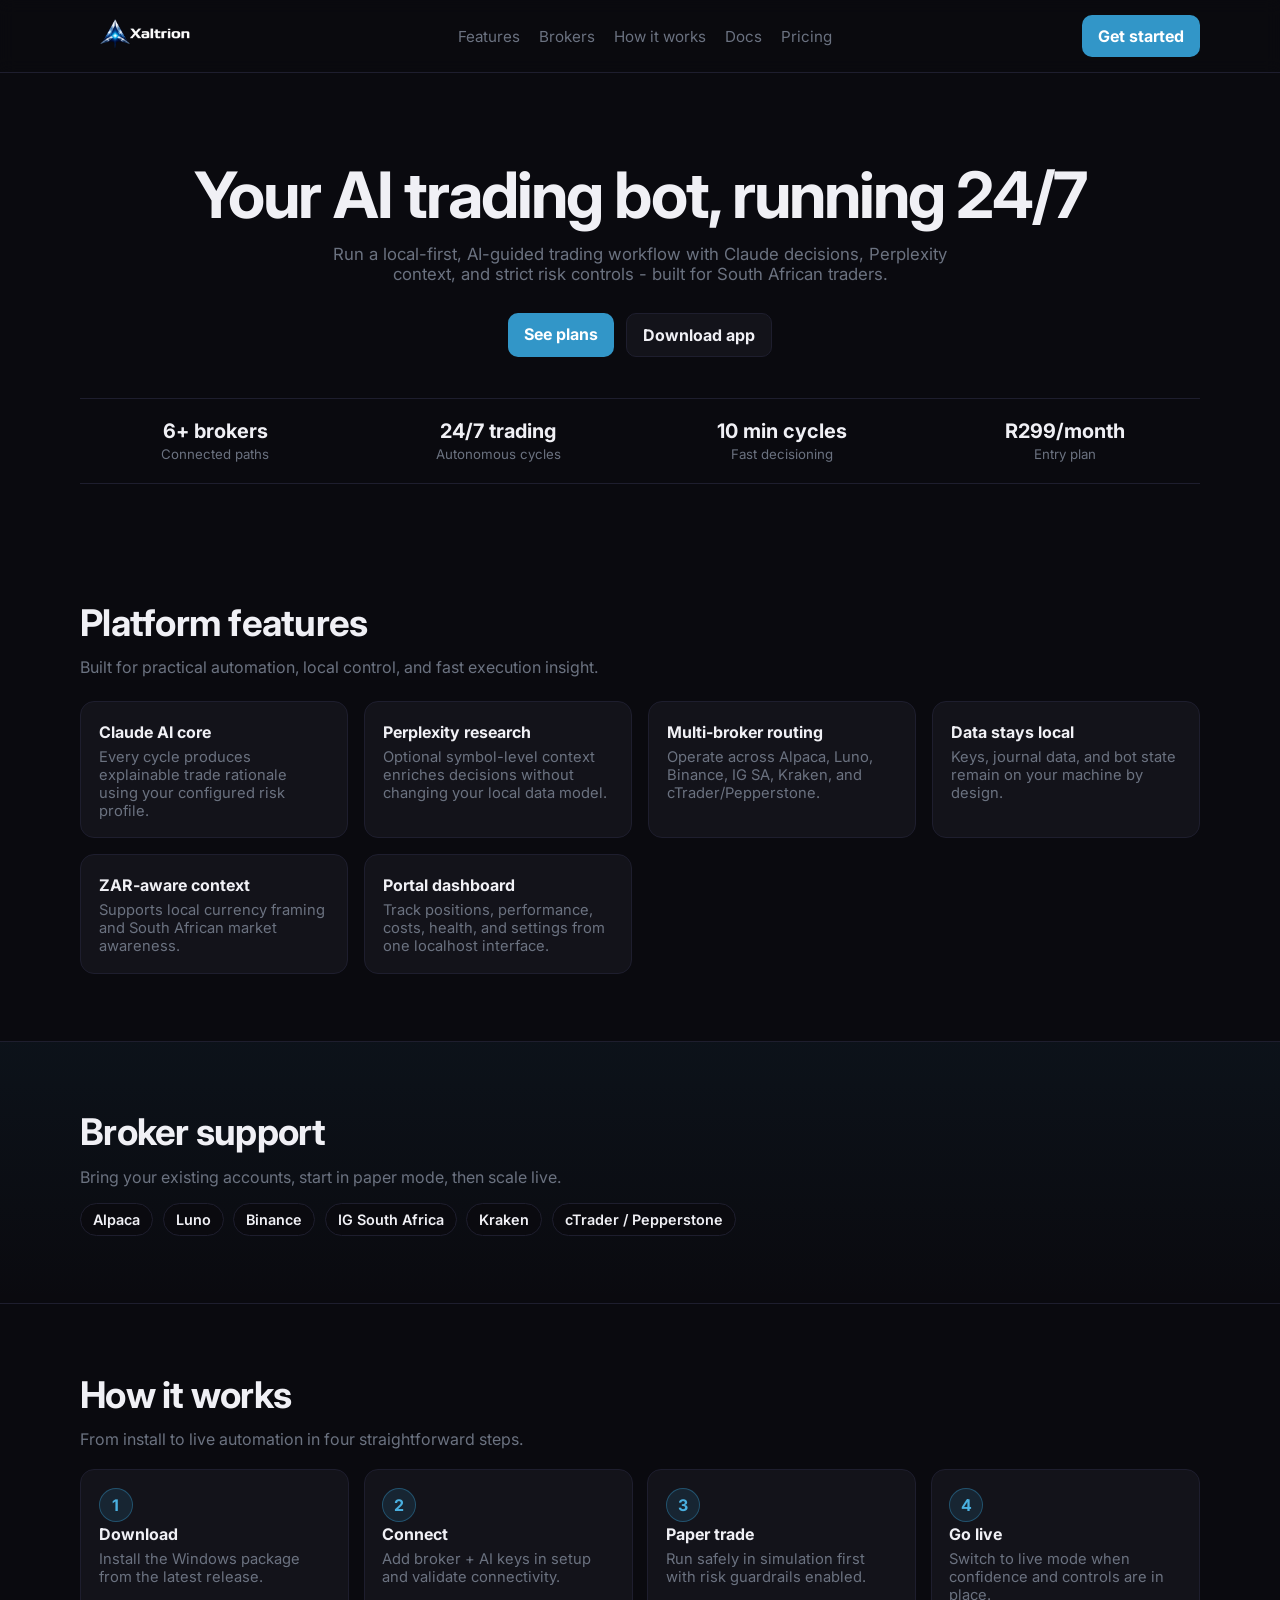
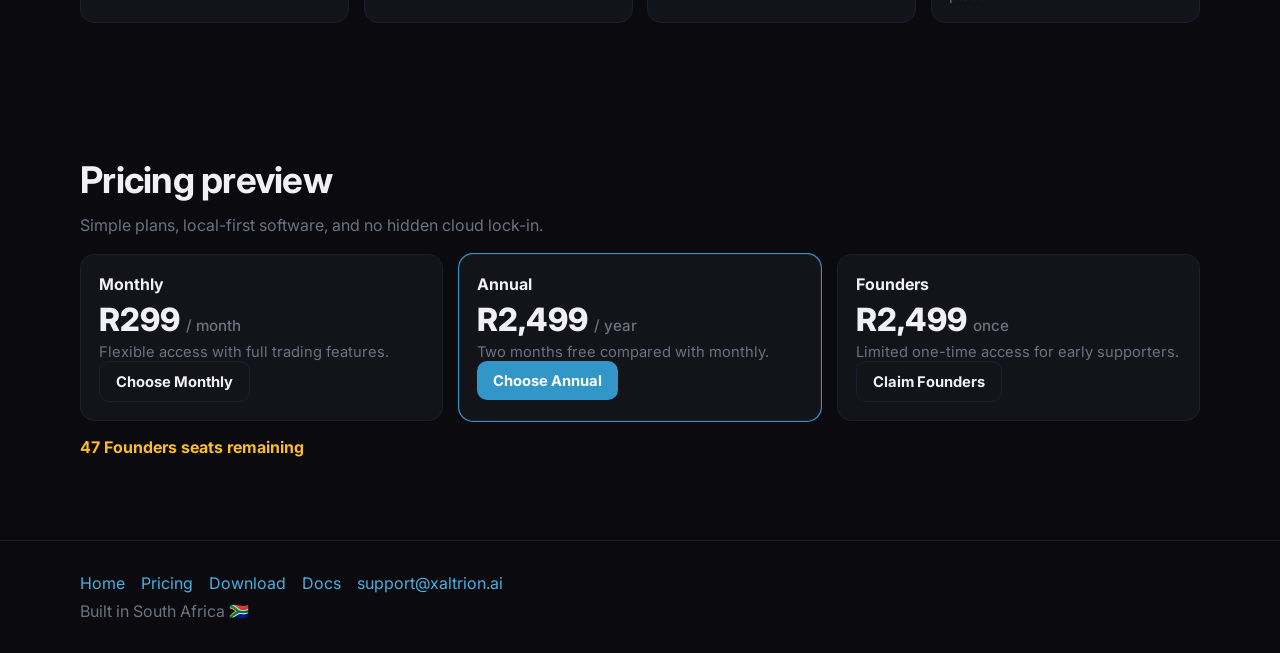
==== index.html @ 18809171 "feat: switch pricing checkout from Paystack to PayPal" ====
<!DOCTYPE html>
<html lang="en">

<head>
  <meta charset="UTF-8" />
  <meta name="viewport" content="width=device-width, initial-scale=1.0" />
  <meta name="description" content="Xaltrion AI is a local-first AI trading bot for South African traders." />
  <title>Xaltrion AI | Your AI trading bot, running 24/7</title>
  <meta property="og:title" content="Xaltrion | Local-First AI Trading Bot" />
  <meta property="og:description"
    content="Run AI-powered trading workflows on your own machine with local-first controls and paper-safe defaults." />
  <meta property="og:image" content="https://xaltrion.ai/assets/img/brand/mark-512.png" />
  <meta property="og:url" content="https://xaltrion.ai/" />
  <meta name="twitter:card" content="summary_large_image" />

  <link rel="icon" type="image/png" sizes="32x32" href="assets/img/brand/mark-32.png" />
  <link rel="apple-touch-icon" sizes="180x180" href="assets/img/brand/mark-180.png" />
  <link rel="preconnect" href="https://fonts.googleapis.com" />
  <link rel="preconnect" href="https://fonts.gstatic.com" crossorigin />
  <link href="https://fonts.googleapis.com/css2?family=Inter:wght@400;500;600;700;800&display=swap" rel="stylesheet" />
  <style>
    :root {
      --bg: #0a0a0f;
      --surface: #13131a;
      --border: #1e1e2e;
      --accent: #3296c8;
      --accent-light: #4ab0e0;
      --ok: #22c55e;
      --text: #f0f0f5;
      --muted: #6b7280;
    }

    * {
      box-sizing: border-box;
    }

    body {
      margin: 0;
      font-family: 'Inter', sans-serif;
      background: var(--bg);
      color: var(--text);
    }

    .container {
      width: min(1120px, 92vw);
      margin: 0 auto;
    }

    nav {
      position: sticky;
      top: 0;
      z-index: 40;
      border-bottom: 1px solid var(--border);
      backdrop-filter: blur(8px);
      background: rgba(10, 10, 15, .9);
    }

    .nav-row {
      display: flex;
      align-items: center;
      justify-content: space-between;
      min-height: 72px;
    }

    .logo {
      color: var(--text);
      text-decoration: none;
      font-weight: 800;
      font-size: 1.15rem;
      letter-spacing: -.02em;
    }

    .logo .co {
      color: var(--muted);
      font-size: 0.75em;
      font-weight: 500;
      letter-spacing: 0;
      margin-left: 2px;
      vertical-align: super;
    }

    .nav-links {
      display: flex;
      gap: 1.2rem;
      list-style: none;
      padding: 0;
      margin: 0;
    }

    .nav-links a {
      color: var(--muted);
      text-decoration: none;
      font-size: .95rem;
    }

    .nav-links a:hover {
      color: var(--text);
    }

    .cta {
      display: inline-block;
      text-decoration: none;
      border-radius: 10px;
      padding: .68rem 1rem;
      font-weight: 700;
    }

    .cta-primary {
      background: var(--accent);
      color: #fff;
    }

    .cta-secondary {
      border: 1px solid var(--border);
      color: var(--text);
      background: var(--surface);
    }

    .hero {
      padding: 5.5rem 0 3rem;
      text-align: center;
    }

    .hero h1 {
      margin: 0;
      font-size: clamp(2.1rem, 6vw, 4rem);
      line-height: 1.05;
      letter-spacing: -.03em;
    }

    .hero p {
      color: var(--muted);
      margin: 1rem auto 1.8rem;
      max-width: 680px;
      font-size: 1.05rem;
    }

    .hero-actions {
      display: flex;
      gap: .8rem;
      justify-content: center;
      flex-wrap: wrap;
    }

    .stats {
      margin-top: 2.6rem;
      padding: 1.25rem 0;
      border-top: 1px solid var(--border);
      border-bottom: 1px solid var(--border);
    }

    .stats-grid {
      display: grid;
      gap: .8rem;
      grid-template-columns: repeat(auto-fit, minmax(130px, 1fr));
    }

    .stat {
      text-align: center;
    }

    .stat strong {
      display: block;
      font-size: 1.25rem;
    }

    .stat span {
      color: var(--muted);
      font-size: .83rem;
    }

    section {
      padding: 4.2rem 0;
    }

    h2 {
      margin: 0 0 .8rem;
      font-size: clamp(1.4rem, 3vw, 2.3rem);
      letter-spacing: -.02em;
    }

    .sub {
      color: var(--muted);
      margin: 0;
    }

    .cards {
      margin-top: 1.5rem;
      display: grid;
      gap: 1rem;
      grid-template-columns: repeat(auto-fit, minmax(250px, 1fr));
    }

    .card {
      background: var(--surface);
      border: 1px solid var(--border);
      border-radius: 14px;
      padding: 1.1rem;
    }

    .card h3 {
      margin: .1rem 0 .4rem;
      font-size: 1rem;
    }

    .card p {
      margin: 0;
      color: var(--muted);
      font-size: .92rem;
    }

    .band {
      border-top: 1px solid var(--border);
      border-bottom: 1px solid var(--border);
      background: linear-gradient(180deg, rgba(50, 150, 200, .06), rgba(50, 150, 200, 0));
    }

    .pill-list {
      display: flex;
      flex-wrap: wrap;
      gap: .6rem;
      margin-top: 1rem;
    }

    .pill {
      border: 1px solid var(--border);
      background: var(--bg);
      padding: .45rem .75rem;
      border-radius: 999px;
      font-weight: 600;
      font-size: .9rem;
    }

    .steps {
      margin-top: 1.25rem;
      display: grid;
      gap: .9rem;
      grid-template-columns: repeat(auto-fit, minmax(220px, 1fr));
    }

    .step-num {
      width: 34px;
      height: 34px;
      display: inline-grid;
      place-items: center;
      border-radius: 999px;
      color: var(--accent-light);
      border: 1px solid rgba(50, 150, 200, .4);
      background: rgba(50, 150, 200, .14);
      font-weight: 700;
    }

    .pricing-grid {
      margin-top: 1.2rem;
      display: grid;
      gap: 1rem;
      grid-template-columns: repeat(auto-fit, minmax(245px, 1fr));
    }

    .price {
      font-size: 2rem;
      font-weight: 800;
      margin: .4rem 0 .2rem;
    }

    .price span {
      font-size: .95rem;
      color: var(--muted);
      font-weight: 500;
    }

    .featured {
      box-shadow: 0 0 0 1px var(--accent);
    }

    .urgency {
      margin-top: 1rem;
      color: #fbbf24;
      font-weight: 700;
    }

    footer {
      border-top: 1px solid var(--border);
      padding: 2rem 0;
    }

    .footer-links {
      display: flex;
      flex-wrap: wrap;
      gap: 1rem;
      margin-bottom: .5rem;
    }

    .footer-links a {
      color: var(--accent-light);
      text-decoration: none;
    }

    .muted {
      color: var(--muted);
    }

    @media (max-width: 780px) {
      .nav-links {
        display: none;
      }
    }
  </style>
</head>

<body>
  <nav>
    <div class="container nav-row">
      <a class="logo" href="index.html"><img src="assets/img/brand/lockup-horizontal.png" alt="Xaltrion"
          height="32"></a>
      <ul class="nav-links">
        <li><a href="#features">Features</a></li>
        <li><a href="#brokers">Brokers</a></li>
        <li><a href="#how">How it works</a></li>
        <li><a href="docs.html">Docs</a></li>
        <li><a href="pricing.html">Pricing</a></li>
      </ul>
      <a class="cta cta-primary" href="pricing.html">Get started</a>
    </div>
  </nav>

  <header class="hero container">
    <h1>Your AI trading bot, running 24/7</h1>
    <p>Run a local-first, AI-guided trading workflow with Claude decisions, Perplexity context, and strict risk controls
      - built for South African traders.</p>
    <div class="hero-actions">
      <a class="cta cta-primary" href="pricing.html">See plans</a>
      <a class="cta cta-secondary" href="download.html">Download app</a>
    </div>
    <div class="stats">
      <div class="stats-grid">
        <div class="stat"><strong>6+ brokers</strong><span>Connected paths</span></div>
        <div class="stat"><strong>24/7 trading</strong><span>Autonomous cycles</span></div>
        <div class="stat"><strong>10 min cycles</strong><span>Fast decisioning</span></div>
        <div class="stat"><strong>R299/month</strong><span>Entry plan</span></div>
      </div>
    </div>
  </header>

  <section id="features" class="container">
    <h2>Platform features</h2>
    <p class="sub">Built for practical automation, local control, and fast execution insight.</p>
    <div class="cards">
      <article class="card">
        <h3>Claude AI core</h3>
        <p>Every cycle produces explainable trade rationale using your configured risk profile.</p>
      </article>
      <article class="card">
        <h3>Perplexity research</h3>
        <p>Optional symbol-level context enriches decisions without changing your local data model.</p>
      </article>
      <article class="card">
        <h3>Multi-broker routing</h3>
        <p>Operate across Alpaca, Luno, Binance, IG SA, Kraken, and cTrader/Pepperstone.</p>
      </article>
      <article class="card">
        <h3>Data stays local</h3>
        <p>Keys, journal data, and bot state remain on your machine by design.</p>
      </article>
      <article class="card">
        <h3>ZAR-aware context</h3>
        <p>Supports local currency framing and South African market awareness.</p>
      </article>
      <article class="card">
        <h3>Portal dashboard</h3>
        <p>Track positions, performance, costs, health, and settings from one localhost interface.</p>
      </article>
    </div>
  </section>

  <section id="brokers" class="band">
    <div class="container">
      <h2>Broker support</h2>
      <p class="sub">Bring your existing accounts, start in paper mode, then scale live.</p>
      <div class="pill-list">
        <span class="pill">Alpaca</span>
        <span class="pill">Luno</span>
        <span class="pill">Binance</span>
        <span class="pill">IG South Africa</span>
        <span class="pill">Kraken</span>
        <span class="pill">cTrader / Pepperstone</span>
      </div>
    </div>
  </section>

  <section id="how" class="container">
    <h2>How it works</h2>
    <p class="sub">From install to live automation in four straightforward steps.</p>
    <div class="steps">
      <article class="card"><span class="step-num">1</span>
        <h3>Download</h3>
        <p>Install the Windows package from the latest release.</p>
      </article>
      <article class="card"><span class="step-num">2</span>
        <h3>Connect</h3>
        <p>Add broker + AI keys in setup and validate connectivity.</p>
      </article>
      <article class="card"><span class="step-num">3</span>
        <h3>Paper trade</h3>
        <p>Run safely in simulation first with risk guardrails enabled.</p>
      </article>
      <article class="card"><span class="step-num">4</span>
        <h3>Go live</h3>
        <p>Switch to live mode when confidence and controls are in place.</p>
      </article>
    </div>
  </section>

  <section class="container">
    <h2>Pricing preview</h2>
    <p class="sub">Simple plans, local-first software, and no hidden cloud lock-in.</p>
    <div class="pricing-grid">
      <article class="card">
        <h3>Monthly</h3>
        <div class="price">R299 <span>/ month</span></div>
        <p class="muted">Flexible access with full trading features.</p>
        <p><a class="cta cta-secondary" href="pricing.html">Choose Monthly</a></p>
      </article>
      <article class="card featured">
        <h3>Annual</h3>
        <div class="price">R2,499 <span>/ year</span></div>
        <p class="muted">Two months free compared with monthly.</p>
        <p><a class="cta cta-primary" href="pricing.html">Choose Annual</a></p>
      </article>
      <article class="card">
        <h3>Founders</h3>
        <div class="price">R2,499 <span>once</span></div>
        <p class="muted">Limited one-time access for early supporters.</p>
        <p><a class="cta cta-secondary" href="pricing.html">Claim Founders</a></p>
      </article>
    </div>
    <p class="urgency">47 Founders seats remaining</p>
  </section>

  <footer>
    <div class="container">
      <div class="footer-links">
        <a href="index.html">Home</a>
        <a href="pricing.html">Pricing</a>
        <a href="download.html">Download</a>
        <a href="docs.html">Docs</a>
        <a href="mailto:support@xaltrion.ai">support@xaltrion.ai</a>
      </div>
      <div class="muted">Built in South Africa 🇿🇦</div>
    </div>
  </footer>

  <script src="assets/js/main.js"></script>
  <script src="assets/js/crisp.js"></script>
</body>

</html>
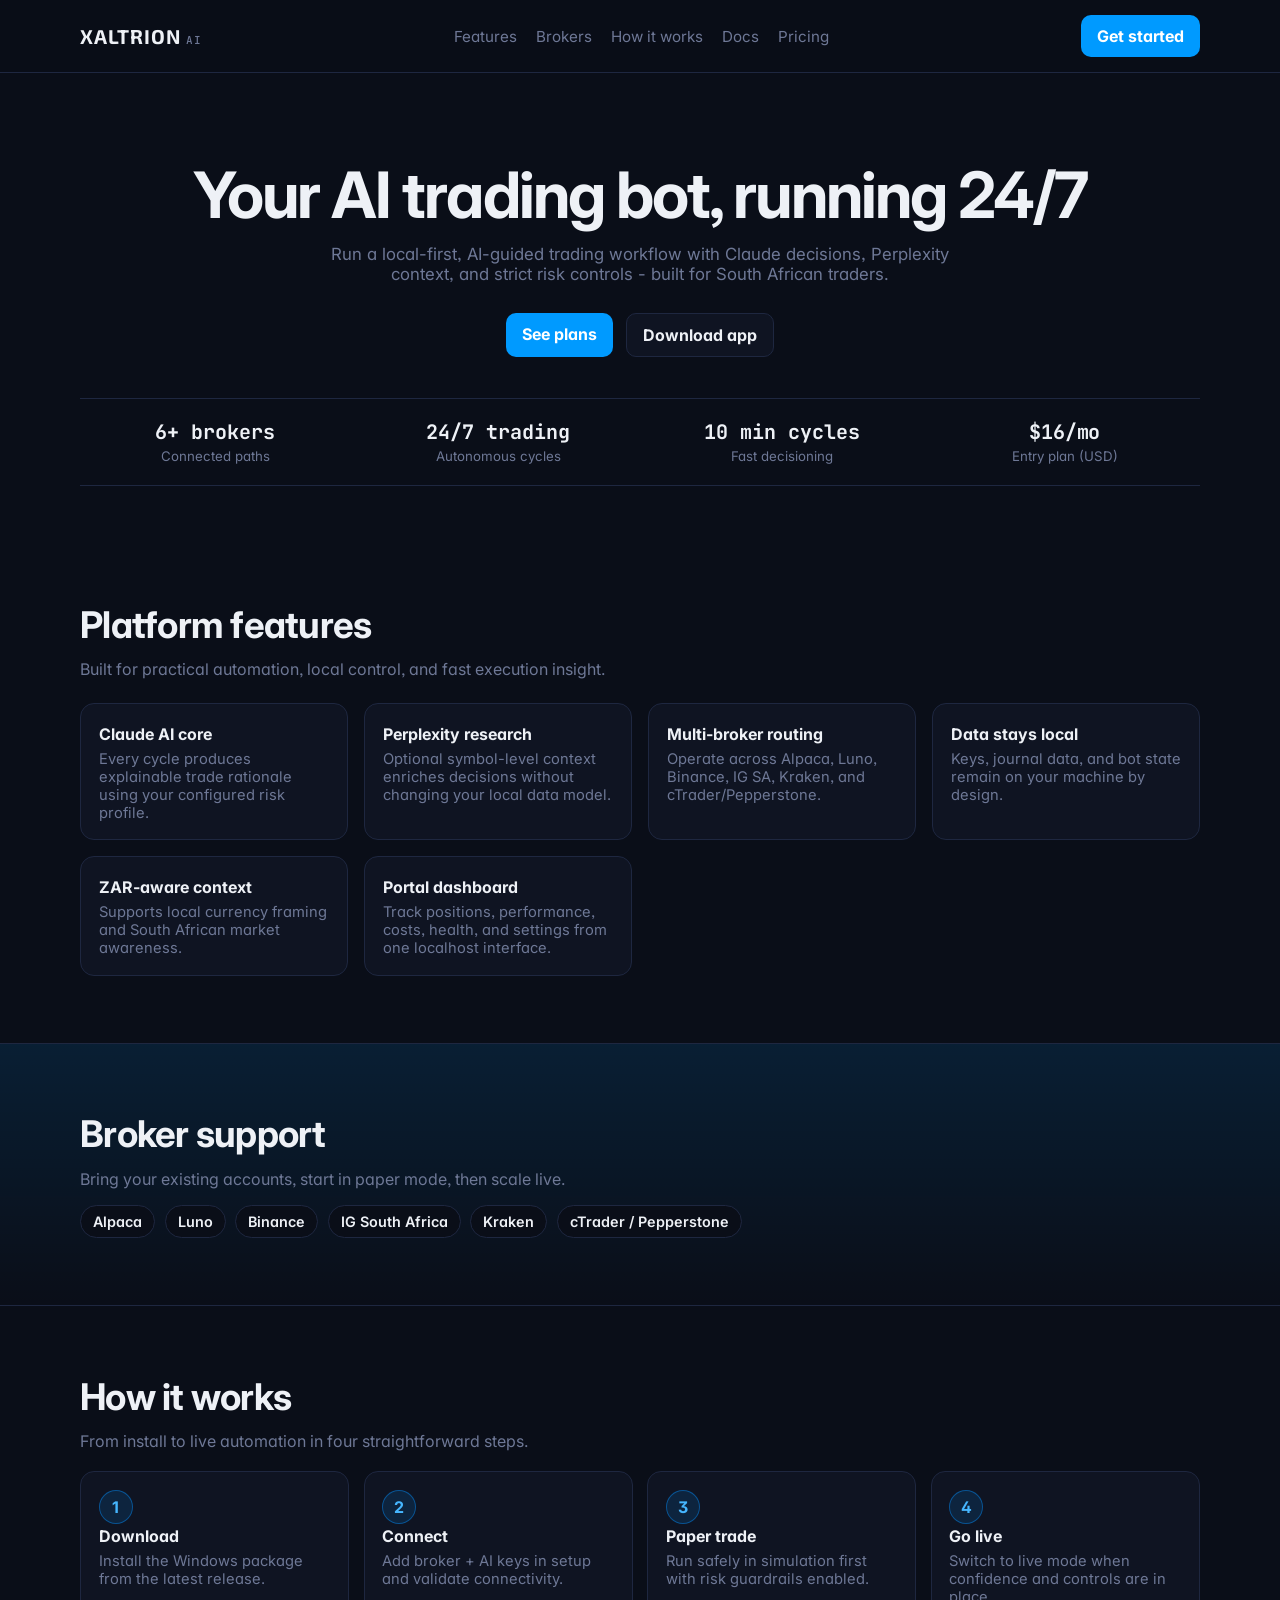
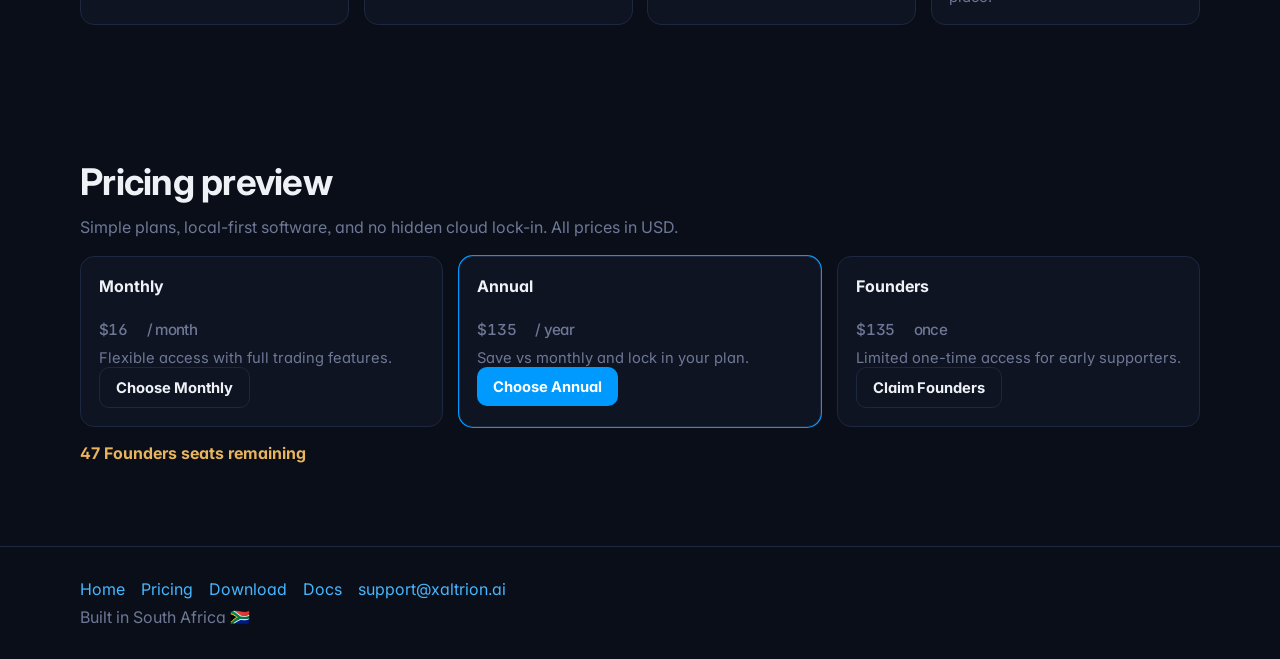
==== commit 69c2c88f: "Rerun 150 PR-11+12: tokens.css + .x-logotype wordmark; USD pricing in .x-mono; hoist styles to site." ====
--- a/index.html
+++ b/index.html
@@ -17,302 +17,14 @@
   <link rel="apple-touch-icon" sizes="180x180" href="assets/img/brand/mark-180.png" />
   <link rel="preconnect" href="https://fonts.googleapis.com" />
   <link rel="preconnect" href="https://fonts.gstatic.com" crossorigin />
-  <link href="https://fonts.googleapis.com/css2?family=Inter:wght@400;500;600;700;800&display=swap" rel="stylesheet" />
-  <style>
-    :root {
-      --bg: #0a0a0f;
-      --surface: #13131a;
-      --border: #1e1e2e;
-      --accent: #3296c8;
-      --accent-light: #4ab0e0;
-      --ok: #22c55e;
-      --text: #f0f0f5;
-      --muted: #6b7280;
-    }
-
-    * {
-      box-sizing: border-box;
-    }
-
-    body {
-      margin: 0;
-      font-family: 'Inter', sans-serif;
-      background: var(--bg);
-      color: var(--text);
-    }
-
-    .container {
-      width: min(1120px, 92vw);
-      margin: 0 auto;
-    }
-
-    nav {
-      position: sticky;
-      top: 0;
-      z-index: 40;
-      border-bottom: 1px solid var(--border);
-      backdrop-filter: blur(8px);
-      background: rgba(10, 10, 15, .9);
-    }
-
-    .nav-row {
-      display: flex;
-      align-items: center;
-      justify-content: space-between;
-      min-height: 72px;
-    }
-
-    .logo {
-      color: var(--text);
-      text-decoration: none;
-      font-weight: 800;
-      font-size: 1.15rem;
-      letter-spacing: -.02em;
-    }
-
-    .logo .co {
-      color: var(--muted);
-      font-size: 0.75em;
-      font-weight: 500;
-      letter-spacing: 0;
-      margin-left: 2px;
-      vertical-align: super;
-    }
-
-    .nav-links {
-      display: flex;
-      gap: 1.2rem;
-      list-style: none;
-      padding: 0;
-      margin: 0;
-    }
-
-    .nav-links a {
-      color: var(--muted);
-      text-decoration: none;
-      font-size: .95rem;
-    }
-
-    .nav-links a:hover {
-      color: var(--text);
-    }
-
-    .cta {
-      display: inline-block;
-      text-decoration: none;
-      border-radius: 10px;
-      padding: .68rem 1rem;
-      font-weight: 700;
-    }
-
-    .cta-primary {
-      background: var(--accent);
-      color: #fff;
-    }
-
-    .cta-secondary {
-      border: 1px solid var(--border);
-      color: var(--text);
-      background: var(--surface);
-    }
-
-    .hero {
-      padding: 5.5rem 0 3rem;
-      text-align: center;
-    }
-
-    .hero h1 {
-      margin: 0;
-      font-size: clamp(2.1rem, 6vw, 4rem);
-      line-height: 1.05;
-      letter-spacing: -.03em;
-    }
-
-    .hero p {
-      color: var(--muted);
-      margin: 1rem auto 1.8rem;
-      max-width: 680px;
-      font-size: 1.05rem;
-    }
-
-    .hero-actions {
-      display: flex;
-      gap: .8rem;
-      justify-content: center;
-      flex-wrap: wrap;
-    }
-
-    .stats {
-      margin-top: 2.6rem;
-      padding: 1.25rem 0;
-      border-top: 1px solid var(--border);
-      border-bottom: 1px solid var(--border);
-    }
-
-    .stats-grid {
-      display: grid;
-      gap: .8rem;
-      grid-template-columns: repeat(auto-fit, minmax(130px, 1fr));
-    }
-
-    .stat {
-      text-align: center;
-    }
-
-    .stat strong {
-      display: block;
-      font-size: 1.25rem;
-    }
-
-    .stat span {
-      color: var(--muted);
-      font-size: .83rem;
-    }
-
-    section {
-      padding: 4.2rem 0;
-    }
-
-    h2 {
-      margin: 0 0 .8rem;
-      font-size: clamp(1.4rem, 3vw, 2.3rem);
-      letter-spacing: -.02em;
-    }
-
-    .sub {
-      color: var(--muted);
-      margin: 0;
-    }
-
-    .cards {
-      margin-top: 1.5rem;
-      display: grid;
-      gap: 1rem;
-      grid-template-columns: repeat(auto-fit, minmax(250px, 1fr));
-    }
-
-    .card {
-      background: var(--surface);
-      border: 1px solid var(--border);
-      border-radius: 14px;
-      padding: 1.1rem;
-    }
-
-    .card h3 {
-      margin: .1rem 0 .4rem;
-      font-size: 1rem;
-    }
-
-    .card p {
-      margin: 0;
-      color: var(--muted);
-      font-size: .92rem;
-    }
-
-    .band {
-      border-top: 1px solid var(--border);
-      border-bottom: 1px solid var(--border);
-      background: linear-gradient(180deg, rgba(50, 150, 200, .06), rgba(50, 150, 200, 0));
-    }
-
-    .pill-list {
-      display: flex;
-      flex-wrap: wrap;
-      gap: .6rem;
-      margin-top: 1rem;
-    }
-
-    .pill {
-      border: 1px solid var(--border);
-      background: var(--bg);
-      padding: .45rem .75rem;
-      border-radius: 999px;
-      font-weight: 600;
-      font-size: .9rem;
-    }
-
-    .steps {
-      margin-top: 1.25rem;
-      display: grid;
-      gap: .9rem;
-      grid-template-columns: repeat(auto-fit, minmax(220px, 1fr));
-    }
-
-    .step-num {
-      width: 34px;
-      height: 34px;
-      display: inline-grid;
-      place-items: center;
-      border-radius: 999px;
-      color: var(--accent-light);
-      border: 1px solid rgba(50, 150, 200, .4);
-      background: rgba(50, 150, 200, .14);
-      font-weight: 700;
-    }
-
-    .pricing-grid {
-      margin-top: 1.2rem;
-      display: grid;
-      gap: 1rem;
-      grid-template-columns: repeat(auto-fit, minmax(245px, 1fr));
-    }
-
-    .price {
-      font-size: 2rem;
-      font-weight: 800;
-      margin: .4rem 0 .2rem;
-    }
-
-    .price span {
-      font-size: .95rem;
-      color: var(--muted);
-      font-weight: 500;
-    }
-
-    .featured {
-      box-shadow: 0 0 0 1px var(--accent);
-    }
-
-    .urgency {
-      margin-top: 1rem;
-      color: #fbbf24;
-      font-weight: 700;
-    }
-
-    footer {
-      border-top: 1px solid var(--border);
-      padding: 2rem 0;
-    }
-
-    .footer-links {
-      display: flex;
-      flex-wrap: wrap;
-      gap: 1rem;
-      margin-bottom: .5rem;
-    }
-
-    .footer-links a {
-      color: var(--accent-light);
-      text-decoration: none;
-    }
-
-    .muted {
-      color: var(--muted);
-    }
-
-    @media (max-width: 780px) {
-      .nav-links {
-        display: none;
-      }
-    }
-  </style>
+  <link rel="stylesheet" href="assets/css/tokens.css" />
+  <link rel="stylesheet" href="assets/css/site.css" />
 </head>
 
 <body>
   <nav>
     <div class="container nav-row">
-      <a class="logo" href="index.html"><img src="assets/img/brand/lockup-horizontal.png" alt="Xaltrion"
-          height="32"></a>
+      <a class="x-logotype" href="index.html" aria-label="Xaltrion home">XALTRION<span class="co">AI</span></a>
       <ul class="nav-links">
         <li><a href="#features">Features</a></li>
         <li><a href="#brokers">Brokers</a></li>
@@ -337,7 +49,7 @@
         <div class="stat"><strong>6+ brokers</strong><span>Connected paths</span></div>
         <div class="stat"><strong>24/7 trading</strong><span>Autonomous cycles</span></div>
         <div class="stat"><strong>10 min cycles</strong><span>Fast decisioning</span></div>
-        <div class="stat"><strong>R299/month</strong><span>Entry plan</span></div>
+        <div class="stat"><strong class="x-mono">$16/mo</strong><span>Entry plan (USD)</span></div>
       </div>
     </div>
   </header>
@@ -413,23 +125,23 @@
 
   <section class="container">
     <h2>Pricing preview</h2>
-    <p class="sub">Simple plans, local-first software, and no hidden cloud lock-in.</p>
+    <p class="sub">Simple plans, local-first software, and no hidden cloud lock-in. <span class="muted">All prices in USD.</span></p>
     <div class="pricing-grid">
       <article class="card">
         <h3>Monthly</h3>
-        <div class="price">R299 <span>/ month</span></div>
+        <div class="price"><span class="x-mono">$16</span> <span>/ month</span></div>
         <p class="muted">Flexible access with full trading features.</p>
         <p><a class="cta cta-secondary" href="pricing.html">Choose Monthly</a></p>
       </article>
       <article class="card featured">
         <h3>Annual</h3>
-        <div class="price">R2,499 <span>/ year</span></div>
-        <p class="muted">Two months free compared with monthly.</p>
+        <div class="price"><span class="x-mono">$135</span> <span>/ year</span></div>
+        <p class="muted">Save vs monthly and lock in your plan.</p>
         <p><a class="cta cta-primary" href="pricing.html">Choose Annual</a></p>
       </article>
       <article class="card">
         <h3>Founders</h3>
-        <div class="price">R2,499 <span>once</span></div>
+        <div class="price"><span class="x-mono">$135</span> <span>once</span></div>
         <p class="muted">Limited one-time access for early supporters.</p>
         <p><a class="cta cta-secondary" href="pricing.html">Claim Founders</a></p>
       </article>
--- a/assets/css/tokens.css
+++ b/assets/css/tokens.css
@@ -0,0 +1,281 @@
+/* ============================================================
+   XALTRION — BRAND TOKENS
+   "Quiet authority" — editorial-financial sophistication
+   ============================================================ */
+
+@import url('https://fonts.googleapis.com/css2?family=Instrument+Serif:ital@0;1&display=swap');
+@import url('https://fonts.googleapis.com/css2?family=Inter:wght@300;400;500;600;700;800;900&display=swap');
+@import url('https://fonts.googleapis.com/css2?family=JetBrains+Mono:wght@300;400;500;600&display=swap');
+@import url('https://fonts.googleapis.com/css2?family=Exo+2:wght@400;500;600;700;800&display=swap');
+
+:root {
+  /* ---------- BRAND CORE ---------- */
+  /* Ink scale — cool deep blacks with blue undertone */
+  --ink-1000: #030509;     /* deepest — true brand black */
+  --ink-950:  #060912;
+  --ink-900:  #0A0E18;     /* primary dark surface */
+  --ink-850:  #0F1422;
+  --ink-800:  #141B2C;     /* elevated dark surface */
+  --ink-700:  #1E2740;     /* hairline / divider on dark */
+  --ink-600:  #2C3654;
+  --ink-500:  #4A5474;
+  --ink-400:  #6E7896;
+  --ink-300:  #9AA3BD;
+  --ink-200:  #C4CAD8;
+  --ink-100:  #DFE3EC;
+  --ink-50:   #EEF1F6;
+
+  /* Bone scale — cool light surfaces (kept for light mode) */
+  --bone-50:   #F7F8FB;    /* primary light surface */
+  --bone-100:  #EFF2F7;
+  --bone-200:  #E4E9F2;
+  --bone-300:  #D2D9E6;
+  --bone-400:  #A8B0C2;
+
+  /* Signature accent — electric blue (the brand's voltage) */
+  --blue-50:  oklch(0.97 0.02 245);
+  --blue-100: oklch(0.92 0.06 245);
+  --blue-200: oklch(0.85 0.12 248);
+  --blue-300: oklch(0.76 0.18 250);
+  --blue-400: oklch(0.68 0.21 250);    /* primary accent */
+  --blue-500: oklch(0.60 0.22 252);
+  --blue-600: oklch(0.52 0.21 254);
+  --blue-700: oklch(0.42 0.18 255);
+
+  /* Legacy amber aliases kept so existing components don't break */
+  --amber-50:  var(--blue-50);
+  --amber-100: var(--blue-100);
+  --amber-200: var(--blue-200);
+  --amber-300: var(--blue-300);
+  --amber-400: var(--blue-400);
+  --amber-500: var(--blue-500);
+  --amber-600: var(--blue-600);
+  --amber-700: var(--blue-700);
+
+  /* P&L — desaturated, refined */
+  --gain:      oklch(0.74 0.10 155);   /* sage */
+  --gain-dim:  oklch(0.58 0.08 155);
+  --gain-bg:   oklch(0.74 0.10 155 / 0.12);
+  --loss:      oklch(0.66 0.14 28);    /* cinnabar */
+  --loss-dim:  oklch(0.52 0.13 28);
+  --loss-bg:   oklch(0.66 0.14 28 / 0.12);
+  --neutral:   oklch(0.65 0.02 80);
+
+  /* Status */
+  --status-live:    oklch(0.74 0.10 155);
+  --status-warn:    oklch(0.80 0.12 78);
+  --status-halt:    oklch(0.66 0.14 28);
+  --status-idle:    oklch(0.60 0.01 80);
+
+  /* ---------- TYPE ----------
+     Inter is the single voice across UI, body, and display — tuned by
+     weight + tracking rather than by face — keeping the whole product
+     visually coherent. Exo 2 is reserved EXCLUSIVELY for the XALTRION
+     wordmark, where its geometric, slightly futurist forms differentiate
+     the brand mark from the rest of the interface. */
+  --font-wordmark: 'Exo 2', 'Inter', ui-sans-serif, system-ui, sans-serif;
+  --font-display:  'Inter', ui-sans-serif, system-ui, sans-serif;
+  --font-serif:    'Instrument Serif', 'Times New Roman', serif;
+  --font-ui:       'Inter', ui-sans-serif, system-ui, sans-serif;
+  --font-mono:     'JetBrains Mono', ui-monospace, 'SF Mono', Menlo, monospace;
+
+  /* Scale (1.250 modular, optical adjustments) */
+  --t-display-xl: 96px;
+  --t-display-l:  72px;
+  --t-display-m:  56px;
+  --t-display-s:  44px;
+  --t-h1: 34px;
+  --t-h2: 26px;
+  --t-h3: 20px;
+  --t-h4: 17px;
+  --t-body: 15px;
+  --t-body-s: 13px;
+  --t-caption: 11px;
+  --t-micro: 10px;
+
+  /* ---------- SPACE / RADIUS ---------- */
+  --r-xs: 4px;
+  --r-sm: 6px;
+  --r-md: 10px;
+  --r-lg: 14px;
+  --r-xl: 20px;
+  --r-pill: 999px;
+
+  /* ---------- SEMANTIC (DARK is default) ---------- */
+  --bg:         var(--ink-900);
+  --bg-elev:    var(--ink-850);
+  --bg-elev-2:  var(--ink-800);
+  --surface:    var(--ink-800);
+  --hairline:   var(--ink-700);
+  --hairline-strong: var(--ink-600);
+  --text:       var(--ink-50);
+  --text-2:     var(--ink-200);
+  --text-3:     var(--ink-400);
+  --text-4:     var(--ink-500);
+  --accent:     var(--blue-400);
+  --accent-2:   var(--blue-300);
+  --accent-bg:  oklch(0.68 0.21 250 / 0.12);
+  --accent-glow: oklch(0.68 0.21 250 / 0.45);
+}
+
+.theme-light {
+  --bg:         var(--bone-50);
+  --bg-elev:    #FFFFFF;
+  --bg-elev-2:  var(--bone-100);
+  --surface:    #FFFFFF;
+  --hairline:   var(--bone-300);
+  --hairline-strong: var(--bone-400);
+  --text:       var(--ink-1000);
+  --text-2:     var(--ink-800);
+  --text-3:     var(--ink-500);
+  --text-4:     var(--ink-400);
+  --accent:     var(--blue-600);
+  --accent-2:   var(--blue-500);
+  --accent-bg:  oklch(0.52 0.21 254 / 0.10);
+  --accent-glow: oklch(0.52 0.21 254 / 0.35);
+}
+
+/* Full inversion — for product views that use the raw ink scale
+   directly (var(--ink-900), var(--ink-50), etc). Remaps the scale so
+   dark-mode-authored components flip cleanly without refactoring. */
+.theme-light-inverted {
+  /* light-mode semantic */
+  --bg:         #F2F4F9;
+  --bg-elev:    #FFFFFF;
+  --bg-elev-2:  #F7F8FB;
+  --surface:    #FFFFFF;
+  --hairline:   #D8DEEA;
+  --hairline-strong: #B8C0D2;
+  --text:       #0A0E18;
+  --text-2:     #141B2C;
+  --text-3:     #4A5474;
+  --text-4:     #6E7896;
+  --accent:     var(--blue-600);
+  --accent-2:   var(--blue-500);
+  --accent-bg:  oklch(0.52 0.21 254 / 0.10);
+  --accent-glow: oklch(0.52 0.21 254 / 0.35);
+
+  /* Ink scale flipped — pages are tinted bone, cards are pure white,
+     so depth & hierarchy survive the inversion. Sub-rows / chips are
+     slightly tinted so they pop *inside* white cards. */
+  --ink-1000: #E2E7EF;     /* deepest tinted page (was darkest dark) */
+  --ink-950:  #ECEFF6;     /* primary page · top bar wash */
+  --ink-900:  #FFFFFF;     /* card / hero / page-in-some-views (most-used) */
+  --ink-850:  #F4F6FB;     /* sub-row · non-featured card */
+  --ink-800:  #EEF1F8;     /* sunken chip · search input · table thead */
+  --ink-700:  #D8DEEA;     /* hairline */
+  --ink-600:  #B8C0D2;     /* strong hairline */
+  --ink-500:  #6E7896;     /* dim text */
+  --ink-400:  #4A5474;     /* secondary text */
+  --ink-300:  #2C3654;     /* primary text on light */
+  --ink-200:  #141B2C;     /* heavy text */
+  --ink-100:  #0F1422;     /* strong heading */
+  --ink-50:   #0A0E18;     /* deepest text */
+}
+
+/* ============================================================
+   PRIMITIVES
+   ============================================================ */
+body { margin: 0; font-family: var(--font-ui); font-feature-settings: 'cv11', 'ss01', 'ss03'; }
+
+.x-tile {
+  background: var(--bg-elev);
+  border: 1px solid var(--hairline);
+  border-radius: var(--r-lg);
+  padding: 20px;
+  color: var(--text);
+}
+.x-hairline { height:1px; background: var(--hairline); border:0; margin:0; }
+
+.x-btn {
+  font-family: var(--font-ui);
+  font-size: 13px;
+  font-weight: 500;
+  letter-spacing: 0.01em;
+  padding: 9px 16px;
+  border-radius: var(--r-sm);
+  border: 1px solid transparent;
+  cursor: pointer;
+  display: inline-flex; align-items:center; gap:8px;
+  transition: all 0.15s ease;
+}
+.x-btn.primary {
+  background: var(--accent);
+  color: var(--ink-1000);
+  border-color: var(--accent);
+}
+.x-btn.primary:hover { background: var(--accent-2); }
+.x-btn.ghost {
+  background: transparent;
+  color: var(--text-2);
+  border-color: var(--hairline-strong);
+}
+.x-btn.ghost:hover { border-color: var(--text-3); color: var(--text); }
+.x-btn.danger {
+  background: var(--loss-bg);
+  color: var(--loss);
+  border-color: oklch(0.66 0.14 28 / 0.3);
+}
+
+.x-tag {
+  font-family: var(--font-mono);
+  font-size: 10px;
+  text-transform: uppercase;
+  letter-spacing: 0.08em;
+  padding: 4px 8px;
+  border-radius: var(--r-xs);
+  display: inline-flex; align-items:center; gap:6px;
+  border: 1px solid var(--hairline);
+  color: var(--text-3);
+}
+.x-tag.live { color: var(--gain); border-color: oklch(0.74 0.10 155 / 0.3); background: var(--gain-bg); }
+.x-tag.warn { color: var(--status-warn); border-color: oklch(0.80 0.12 78 / 0.3); background: oklch(0.80 0.12 78 / 0.12); }
+.x-tag.halt { color: var(--loss); border-color: oklch(0.66 0.14 28 / 0.3); background: var(--loss-bg); }
+
+.x-dot { width:6px; height:6px; border-radius:50%; display:inline-block; }
+.x-dot.live { background: var(--gain); box-shadow: 0 0 0 3px oklch(0.74 0.10 155 / 0.18); }
+.x-dot.warn { background: var(--status-warn); }
+.x-dot.halt { background: var(--loss); }
+.x-dot.idle { background: var(--text-4); }
+
+.x-mono { font-family: var(--font-mono); font-variant-numeric: tabular-nums; }
+.x-eyebrow {
+  font-family: var(--font-mono);
+  font-size: 10px;
+  letter-spacing: 0.16em;
+  text-transform: uppercase;
+  color: var(--text-3);
+}
+.x-display { font-family: var(--font-display); font-weight: 600; letter-spacing: -0.03em; line-height: 1.02; }
+.x-display em { font-family: var(--font-serif); font-weight: 400; font-style: italic; letter-spacing: -0.02em; }
+.x-italic { font-family: var(--font-serif); font-style: italic; }
+
+/* Logotype — the XALTRION wordmark style. Exo 2 is reserved for this. */
+.x-logotype {
+  font-family: var(--font-wordmark);
+  font-weight: 600;
+  letter-spacing: 0.06em;
+  text-transform: uppercase;
+  line-height: 1;
+}
+
+/* Light-mode primary buttons use the darker accent — white label keeps legibility. */
+.theme-light .x-btn.primary,
+.theme-light .x-btn.primary:hover { color: #FFFFFF; }
+
+/* Pulse for "live" indicators */
+@keyframes x-pulse {
+  0%, 100% { opacity: 1; }
+  50% { opacity: 0.35; }
+}
+.x-pulse { animation: x-pulse 2.4s ease-in-out infinite; }
+
+/* Subtle striped placeholder for imagery */
+.x-img-ph {
+  background-image: repeating-linear-gradient(135deg,
+    var(--hairline) 0 1px, transparent 1px 14px);
+  border: 1px solid var(--hairline);
+  display:flex; align-items:center; justify-content:center;
+  font-family: var(--font-mono); font-size: 11px; color: var(--text-4);
+  text-transform: uppercase; letter-spacing: 0.12em;
+}
--- a/assets/css/site.css
+++ b/assets/css/site.css
@@ -0,0 +1,290 @@
+/* ============================================================
+   XALTRION WEBSITE — SHARED STYLES
+   Built on tokens.css. Pages should include tokens.css first.
+   Rerun 150 (PR-11/PR-12): consolidated from per-page inline styles.
+   ============================================================ */
+
+/* Legacy semantic aliases used across the marketing site,
+   remapped to brand tokens so a single source-of-truth in
+   tokens.css controls colour + typography across all surfaces. */
+:root {
+  --bg: var(--ink-900);
+  --surface: var(--ink-850);
+  --surface-soft: var(--ink-800);
+  --border: var(--ink-700);
+  --accent-light: var(--accent-2);
+  --muted: var(--text-3);
+  --ok: var(--gain);
+  --warn: var(--status-warn);
+}
+
+* { box-sizing: border-box; }
+html { scroll-behavior: smooth; }
+
+body {
+  margin: 0;
+  font-family: var(--font-ui);
+  background: var(--bg);
+  color: var(--text);
+}
+
+.container { width: min(1120px, 92vw); margin: 0 auto; }
+
+/* ---------- NAV ---------- */
+nav {
+  position: sticky;
+  top: 0;
+  z-index: 40;
+  border-bottom: 1px solid var(--hairline);
+  backdrop-filter: blur(8px);
+  background: color-mix(in oklch, var(--bg), transparent 8%);
+}
+.nav-row,
+.row {
+  display: flex;
+  align-items: center;
+  justify-content: space-between;
+  min-height: 72px;
+}
+.nav-links,
+.links {
+  display: flex;
+  gap: 1.2rem;
+  list-style: none;
+  padding: 0;
+  margin: 0;
+}
+.nav-links a,
+.links a {
+  color: var(--text-3);
+  text-decoration: none;
+  font-size: .95rem;
+}
+.nav-links a:hover,
+.links a:hover { color: var(--text); }
+
+/* ---------- LOGOTYPE COMPONENT ---------- */
+/* The brand wordmark. Exo 2 — reserved for the XALTRION mark only.
+   PR-12: pages should prefer this over the legacy <img> lockup. */
+.x-logotype {
+  font-family: var(--font-wordmark);
+  font-weight: 700;
+  font-size: 1.25rem;
+  letter-spacing: 0.04em;
+  text-transform: uppercase;
+  color: var(--text);
+  text-decoration: none;
+  line-height: 1;
+  display: inline-flex;
+  align-items: baseline;
+}
+.x-logotype .accent { color: var(--accent); }
+.x-logotype .co {
+  font-family: var(--font-mono);
+  color: var(--text-3);
+  font-size: 0.55em;
+  font-weight: 500;
+  letter-spacing: 0.08em;
+  margin-left: 6px;
+  vertical-align: super;
+}
+
+/* Numeric / monospaced inline component */
+.x-mono {
+  font-family: var(--font-mono);
+  font-variant-numeric: tabular-nums;
+  letter-spacing: -0.01em;
+}
+
+/* ---------- BUTTONS / CTA ---------- */
+.cta {
+  display: inline-block;
+  text-decoration: none;
+  border-radius: var(--r-md);
+  padding: .68rem 1rem;
+  font-weight: 700;
+}
+.cta-primary,
+.btn-primary {
+  background: var(--accent);
+  color: #fff;
+}
+.cta-secondary,
+.btn-secondary {
+  border: 1px solid var(--hairline);
+  color: var(--text);
+  background: var(--surface);
+}
+.btn {
+  width: 100%;
+  border: 0;
+  border-radius: var(--r-md);
+  padding: .8rem .9rem;
+  font-weight: 700;
+  cursor: pointer;
+  font-family: var(--font-ui);
+  font-size: 1rem;
+}
+
+/* ---------- HERO / SECTIONS ---------- */
+.hero { padding: 5.5rem 0 3rem; text-align: center; }
+.hero h1 {
+  margin: 0;
+  font-size: clamp(2.1rem, 6vw, 4rem);
+  line-height: 1.05;
+  letter-spacing: -.03em;
+}
+.hero p {
+  color: var(--text-3);
+  margin: 1rem auto 1.8rem;
+  max-width: 680px;
+  font-size: 1.05rem;
+}
+.hero-actions {
+  display: flex;
+  gap: .8rem;
+  justify-content: center;
+  flex-wrap: wrap;
+}
+section { padding: 4.2rem 0; }
+h2 {
+  margin: 0 0 .8rem;
+  font-size: clamp(1.4rem, 3vw, 2.3rem);
+  letter-spacing: -.02em;
+}
+.sub { color: var(--text-3); margin: 0; }
+
+/* ---------- CARDS / PILLS ---------- */
+.cards {
+  margin-top: 1.5rem;
+  display: grid;
+  gap: 1rem;
+  grid-template-columns: repeat(auto-fit, minmax(250px, 1fr));
+}
+.card {
+  background: var(--surface);
+  border: 1px solid var(--hairline);
+  border-radius: var(--r-lg);
+  padding: 1.1rem;
+}
+.card h3 { margin: .1rem 0 .4rem; font-size: 1rem; }
+.card p { margin: 0; color: var(--text-3); font-size: .92rem; }
+
+.featured { box-shadow: 0 0 0 1px var(--accent); }
+
+.band {
+  border-top: 1px solid var(--hairline);
+  border-bottom: 1px solid var(--hairline);
+  background: linear-gradient(180deg, var(--accent-bg), transparent);
+}
+
+.pill-list { display: flex; flex-wrap: wrap; gap: .6rem; margin-top: 1rem; }
+.pill {
+  border: 1px solid var(--hairline);
+  background: var(--bg);
+  padding: .45rem .75rem;
+  border-radius: var(--r-pill);
+  font-weight: 600;
+  font-size: .9rem;
+}
+.tag {
+  display: inline-block;
+  background: var(--accent-bg);
+  border: 1px solid color-mix(in oklch, var(--accent), transparent 60%);
+  color: var(--accent-2);
+  border-radius: var(--r-pill);
+  padding: .18rem .65rem;
+  font-size: .78rem;
+}
+
+/* ---------- STEPS / STATS ---------- */
+.steps {
+  margin-top: 1.25rem;
+  display: grid;
+  gap: .9rem;
+  grid-template-columns: repeat(auto-fit, minmax(220px, 1fr));
+}
+.step-num {
+  width: 34px;
+  height: 34px;
+  display: inline-grid;
+  place-items: center;
+  border-radius: var(--r-pill);
+  color: var(--accent-2);
+  border: 1px solid color-mix(in oklch, var(--accent), transparent 60%);
+  background: var(--accent-bg);
+  font-weight: 700;
+}
+.stats {
+  margin-top: 2.6rem;
+  padding: 1.25rem 0;
+  border-top: 1px solid var(--hairline);
+  border-bottom: 1px solid var(--hairline);
+}
+.stats-grid {
+  display: grid;
+  gap: .8rem;
+  grid-template-columns: repeat(auto-fit, minmax(130px, 1fr));
+}
+.stat { text-align: center; }
+.stat strong { display: block; font-size: 1.25rem; font-family: var(--font-mono); }
+.stat span { color: var(--text-3); font-size: .83rem; }
+
+/* ---------- PRICING ---------- */
+.pricing-grid,
+.grid {
+  margin-top: 1.2rem;
+  display: grid;
+  gap: 1rem;
+  grid-template-columns: repeat(auto-fit, minmax(245px, 1fr));
+}
+.price {
+  font-size: 2rem;
+  font-weight: 800;
+  margin: .4rem 0 .2rem;
+  font-family: var(--font-mono);
+  font-variant-numeric: tabular-nums;
+  letter-spacing: -0.02em;
+}
+.price span,
+.price small {
+  font-size: .95rem;
+  color: var(--text-3);
+  font-weight: 500;
+  font-family: var(--font-ui);
+}
+.pricing-note {
+  color: var(--text-3);
+  font-size: 0.85rem;
+  margin-top: 0.5rem;
+}
+.urgency,
+.guarantee {
+  margin-top: 1rem;
+  color: var(--status-warn);
+  font-weight: 700;
+}
+
+/* ---------- FOOTER ---------- */
+footer {
+  border-top: 1px solid var(--hairline);
+  padding: 2rem 0;
+  color: var(--text-3);
+}
+.footer-links {
+  display: flex;
+  flex-wrap: wrap;
+  gap: 1rem;
+  margin-bottom: .5rem;
+}
+.footer-links a {
+  color: var(--accent-2);
+  text-decoration: none;
+}
+.muted { color: var(--text-3); }
+
+/* ---------- RESPONSIVE ---------- */
+@media (max-width: 780px) {
+  .nav-links,
+  .links { display: none; }
+}
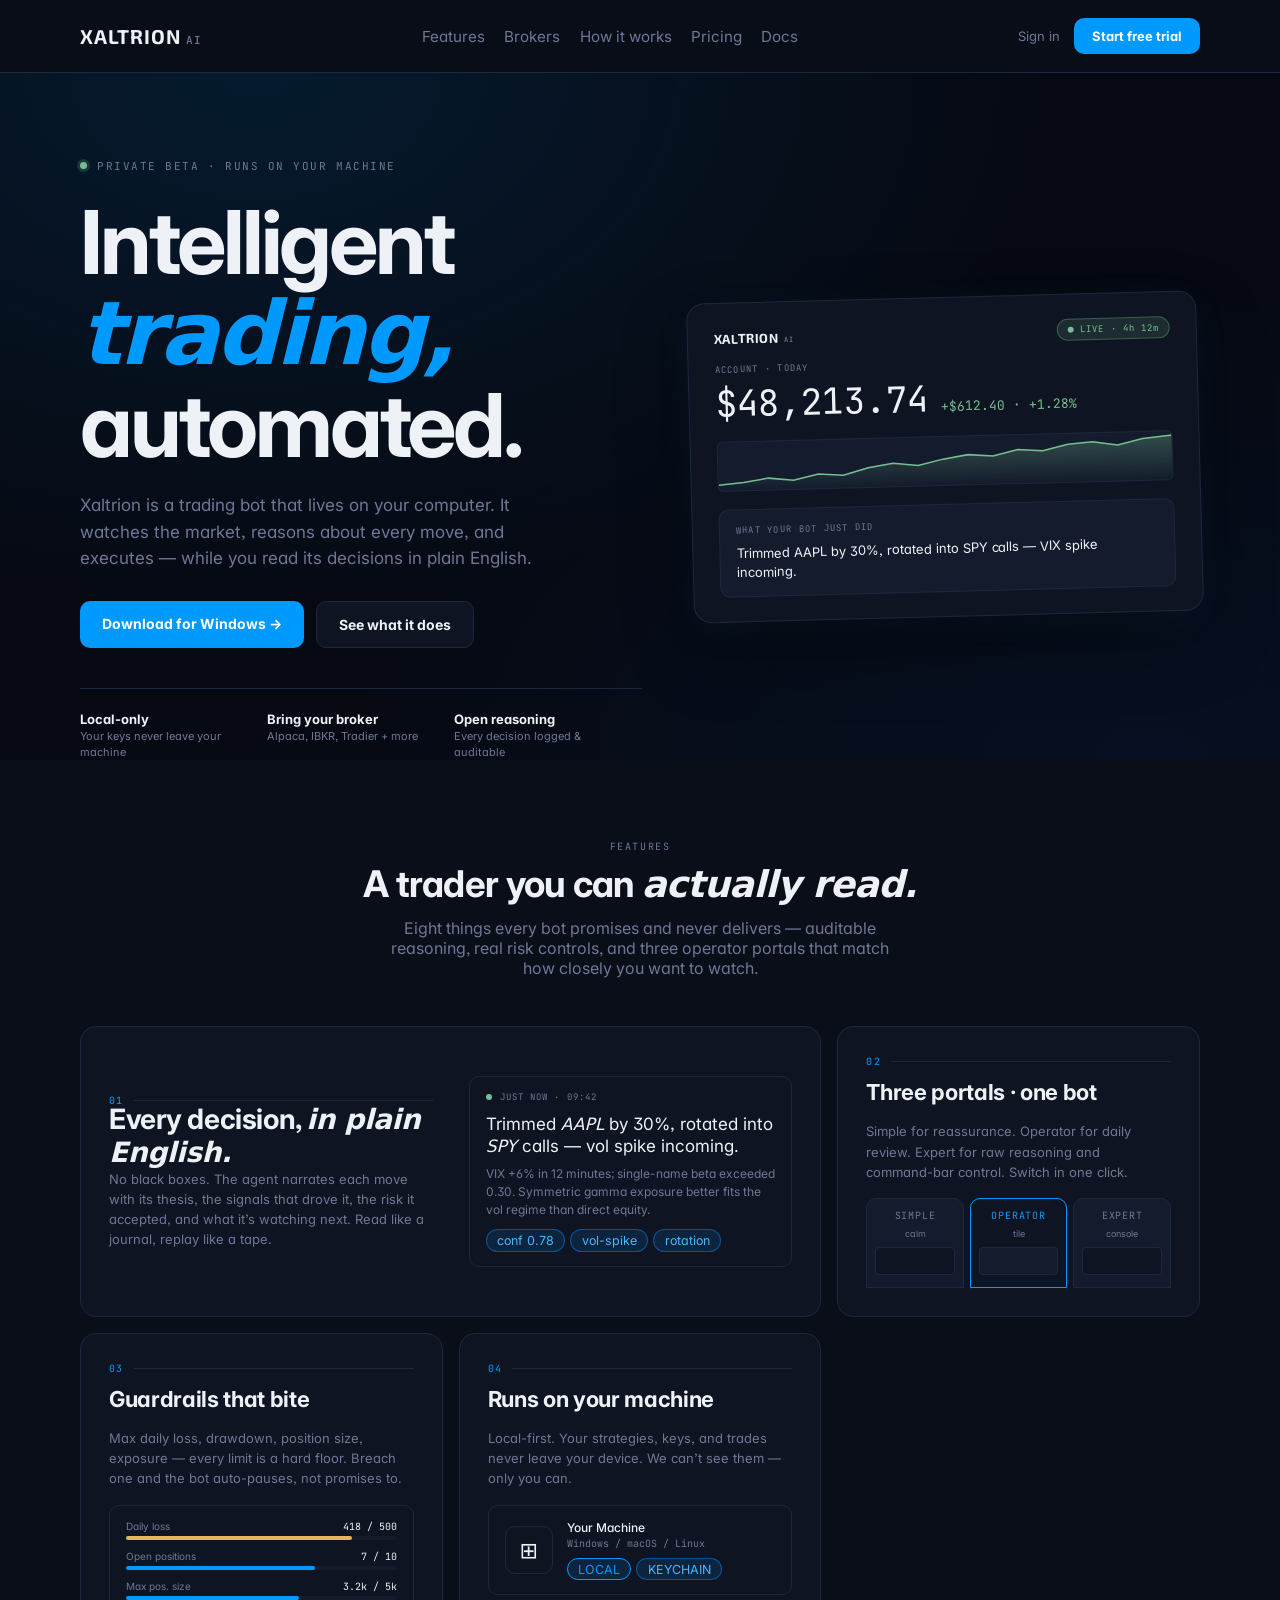
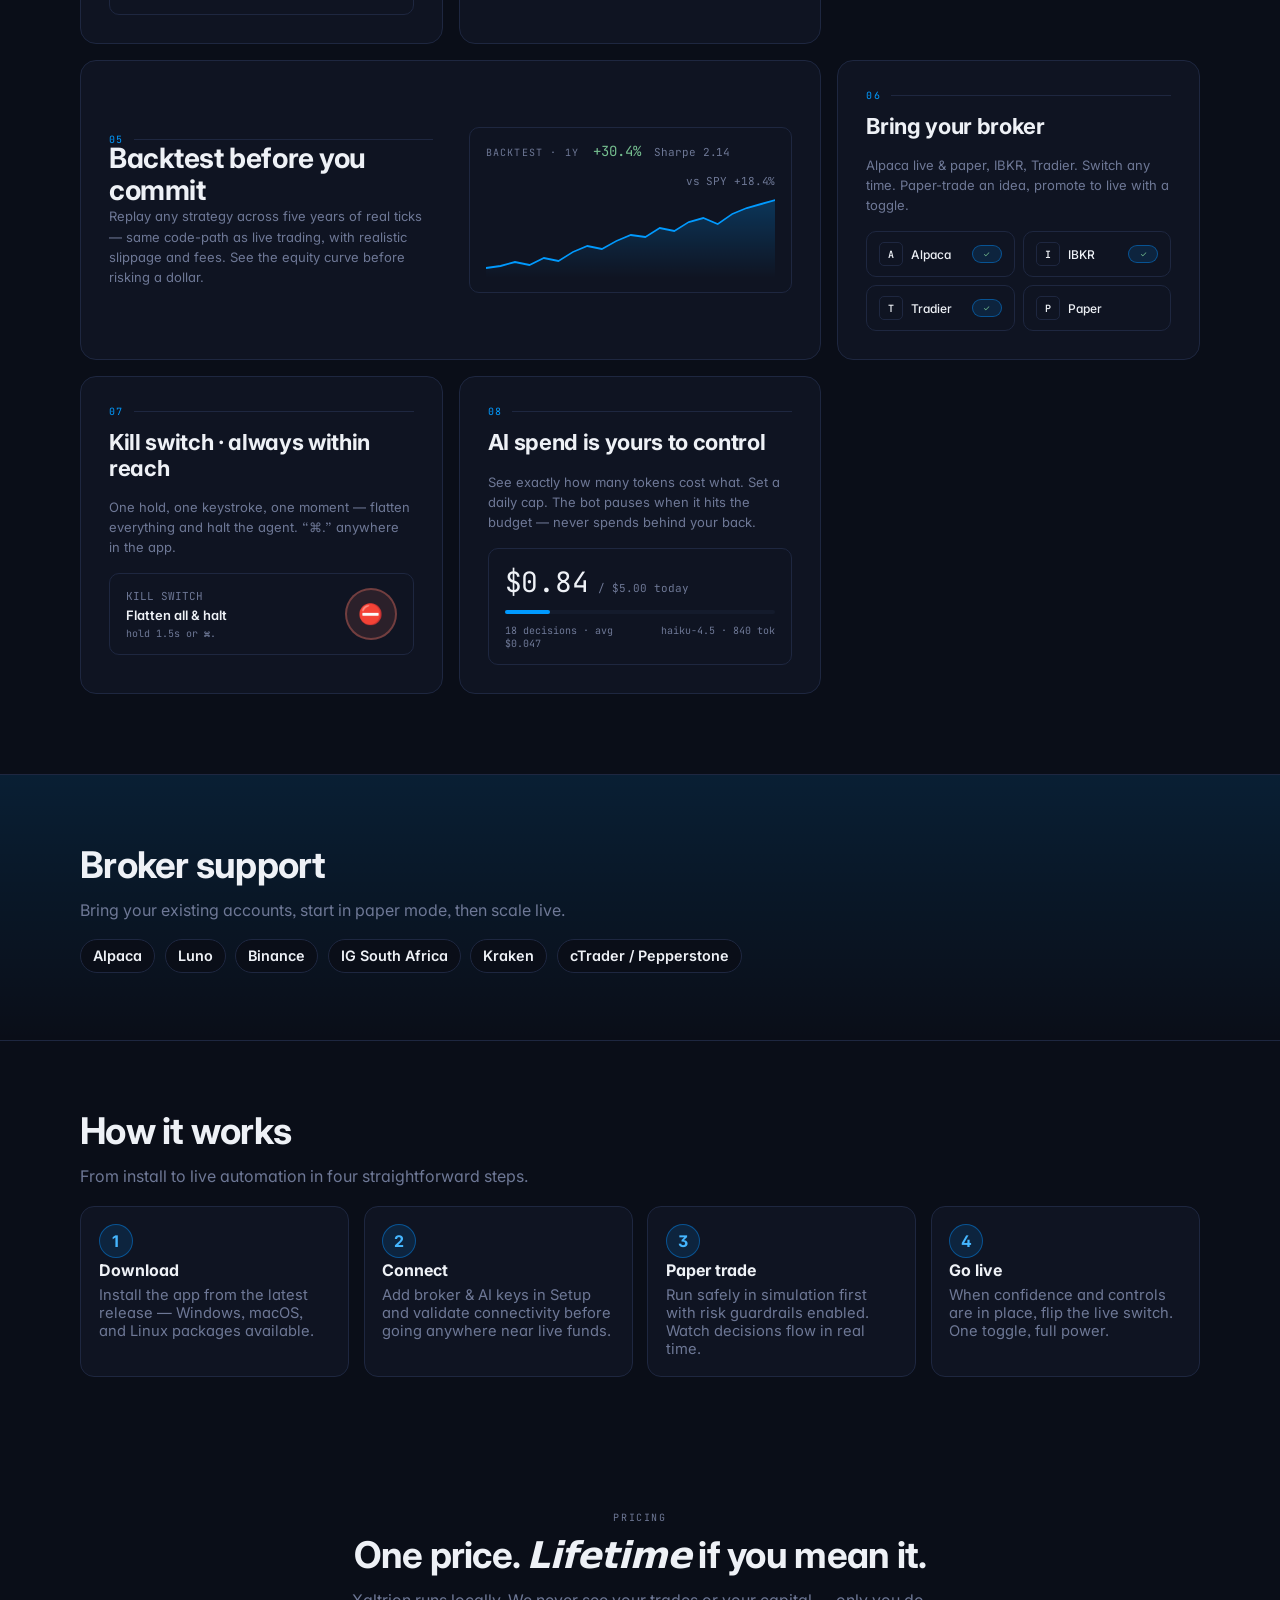
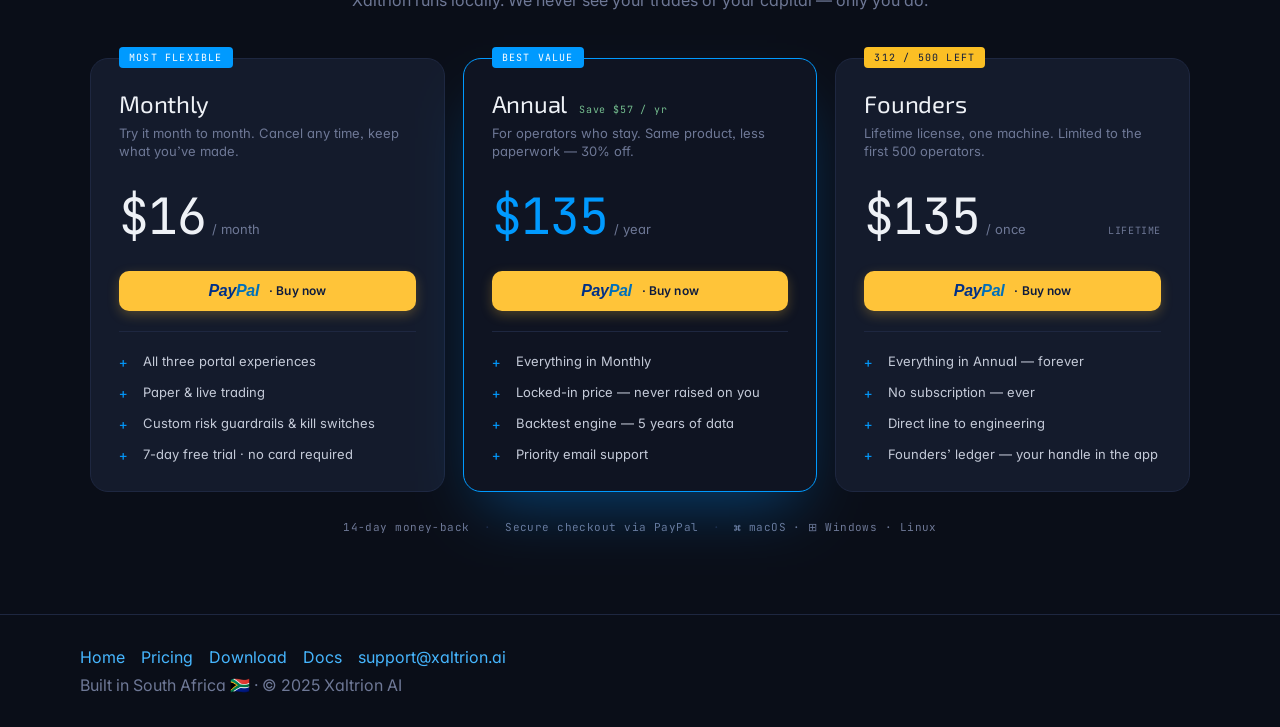
==== commit 0bd88342: "feat(website): Step 12 — marketing site redesign (hero / features / pricing + PayPal) Implements the" ====
--- a/index.html
+++ b/index.html
@@ -4,11 +4,10 @@
 <head>
   <meta charset="UTF-8" />
   <meta name="viewport" content="width=device-width, initial-scale=1.0" />
-  <meta name="description" content="Xaltrion AI is a local-first AI trading bot for South African traders." />
-  <title>Xaltrion AI | Your AI trading bot, running 24/7</title>
-  <meta property="og:title" content="Xaltrion | Local-First AI Trading Bot" />
-  <meta property="og:description"
-    content="Run AI-powered trading workflows on your own machine with local-first controls and paper-safe defaults." />
+  <meta name="description" content="Xaltrion AI — a local-first trading bot that reasons about every move and executes while you read its decisions in plain English." />
+  <title>Xaltrion AI — Intelligent trading, automated.</title>
+  <meta property="og:title" content="Xaltrion AI — Intelligent trading, automated." />
+  <meta property="og:description" content="A trading bot that lives on your computer. It watches the market, reasons about every move, and executes — while you read its decisions in plain English." />
   <meta property="og:image" content="https://xaltrion.ai/assets/img/brand/mark-512.png" />
   <meta property="og:url" content="https://xaltrion.ai/" />
   <meta name="twitter:card" content="summary_large_image" />
@@ -29,67 +28,304 @@
         <li><a href="#features">Features</a></li>
         <li><a href="#brokers">Brokers</a></li>
         <li><a href="#how">How it works</a></li>
+        <li><a href="pricing.html">Pricing</a></li>
         <li><a href="docs.html">Docs</a></li>
-        <li><a href="pricing.html">Pricing</a></li>
       </ul>
-      <a class="cta cta-primary" href="pricing.html">Get started</a>
+      <div style="display:flex;align-items:center;gap:14px;">
+        <a href="#" style="font-size:13px;color:var(--text-3);text-decoration:none">Sign in</a>
+        <a class="cta cta-primary" href="pricing.html" style="padding:10px 18px;font-size:13px">Start free trial</a>
+      </div>
     </div>
   </nav>
 
-  <header class="hero container">
-    <h1>Your AI trading bot, running 24/7</h1>
-    <p>Run a local-first, AI-guided trading workflow with Claude decisions, Perplexity context, and strict risk controls
-      - built for South African traders.</p>
-    <div class="hero-actions">
-      <a class="cta cta-primary" href="pricing.html">See plans</a>
-      <a class="cta cta-secondary" href="download.html">Download app</a>
-    </div>
-    <div class="stats">
-      <div class="stats-grid">
-        <div class="stat"><strong>6+ brokers</strong><span>Connected paths</span></div>
-        <div class="stat"><strong>24/7 trading</strong><span>Autonomous cycles</span></div>
-        <div class="stat"><strong>10 min cycles</strong><span>Fast decisioning</span></div>
-        <div class="stat"><strong class="x-mono">$16/mo</strong><span>Entry plan (USD)</span></div>
-      </div>
-    </div>
-  </header>
-
-  <section id="features" class="container">
-    <h2>Platform features</h2>
-    <p class="sub">Built for practical automation, local control, and fast execution insight.</p>
-    <div class="cards">
-      <article class="card">
-        <h3>Claude AI core</h3>
-        <p>Every cycle produces explainable trade rationale using your configured risk profile.</p>
-      </article>
-      <article class="card">
-        <h3>Perplexity research</h3>
-        <p>Optional symbol-level context enriches decisions without changing your local data model.</p>
-      </article>
-      <article class="card">
-        <h3>Multi-broker routing</h3>
-        <p>Operate across Alpaca, Luno, Binance, IG SA, Kraken, and cTrader/Pepperstone.</p>
-      </article>
-      <article class="card">
-        <h3>Data stays local</h3>
-        <p>Keys, journal data, and bot state remain on your machine by design.</p>
-      </article>
-      <article class="card">
-        <h3>ZAR-aware context</h3>
-        <p>Supports local currency framing and South African market awareness.</p>
-      </article>
-      <article class="card">
-        <h3>Portal dashboard</h3>
-        <p>Track positions, performance, costs, health, and settings from one localhost interface.</p>
-      </article>
+  <!-- ═══ HERO ═══════════════════════════════════════════════════════════════ -->
+  <section class="ws-hero">
+    <div class="container ws-hero-inner">
+      <!-- Copy -->
+      <div class="ws-hero__copy">
+        <div class="ws-hero__eyebrow">
+          <span class="ws-hero__eyebrow-dot"></span>
+          Private beta &middot; runs on your machine
+        </div>
+        <h1 class="ws-hero__h1">Intelligent <em>trading,</em><br>automated.</h1>
+        <p class="ws-hero__body">
+          Xaltrion is a trading bot that lives on your computer.
+          It watches the market, reasons about every move, and executes &mdash;
+          while you read its decisions in plain English.
+        </p>
+        <div class="ws-hero__ctas">
+          <a class="cta cta-primary" href="download.html" style="padding:14px 22px;font-size:14px">Download for Windows &rarr;</a>
+          <a class="cta cta-secondary" href="#features" style="padding:14px 22px;font-size:14px">See what it does</a>
+        </div>
+        <div class="ws-hero__trust">
+          <div class="ws-hero__trust-item">
+            <strong>Local-only</strong>
+            <span>Your keys never leave your machine</span>
+          </div>
+          <div class="ws-hero__trust-item">
+            <strong>Bring your broker</strong>
+            <span>Alpaca, IBKR, Tradier + more</span>
+          </div>
+          <div class="ws-hero__trust-item">
+            <strong>Open reasoning</strong>
+            <span>Every decision logged &amp; auditable</span>
+          </div>
+        </div>
+      </div>
+      <!-- Product card mock -->
+      <div class="ws-hero__mock">
+        <div class="ws-mock-card">
+          <div class="ws-mock-card__header">
+            <span class="x-logotype" style="font-size:13px">XALTRION<span class="co">AI</span></span>
+            <span class="ws-mock-card__live">
+              <span class="ws-mock-card__live-dot"></span>
+              LIVE &middot; 4h 12m
+            </span>
+          </div>
+          <div class="ws-mock-card__eyebrow">Account &middot; today</div>
+          <div class="ws-mock-card__value">
+            <span class="x-mono">$48,213.74</span>
+            <span class="ws-mock-card__gain">+$612.40 &middot; +1.28%</span>
+          </div>
+          <div class="ws-mock-sparkline" style="margin-top:14px;">
+            <svg viewBox="0 0 400 50" preserveAspectRatio="none" aria-hidden="true">
+              <defs>
+                <linearGradient id="hero-eq" x1="0" y1="0" x2="0" y2="1">
+                  <stop offset="0%" stop-color="var(--gain)" stop-opacity="0.30"/>
+                  <stop offset="100%" stop-color="var(--gain)" stop-opacity="0"/>
+                </linearGradient>
+              </defs>
+              <path d="M0 44 L22 42 L44 38 L66 41 L88 35 L110 37 L132 30 L154 26 L176 29 L198 23 L220 19 L242 21 L264 15 L286 17 L308 11 L330 9 L352 13 L374 7 L400 4 L400 50 L0 50 Z" fill="url(#hero-eq)"/>
+              <path d="M0 44 L22 42 L44 38 L66 41 L88 35 L110 37 L132 30 L154 26 L176 29 L198 23 L220 19 L242 21 L264 15 L286 17 L308 11 L330 9 L352 13 L374 7 L400 4" fill="none" stroke="var(--gain)" stroke-width="1.6"/>
+            </svg>
+          </div>
+          <div class="ws-mock-card__reasoning">
+            <div class="ws-mock-card__reasoning-hdr">What your bot just did</div>
+            <div class="ws-mock-card__reasoning-text">
+              Trimmed AAPL by 30%, rotated into SPY calls &mdash; VIX spike incoming.
+            </div>
+          </div>
+        </div>
+      </div>
     </div>
   </section>
 
+  <!-- ═══ FEATURES ══════════════════════════════════════════════════════════ -->
+  <section class="ws-features" id="features">
+    <div class="container">
+      <div class="ws-features__hdr">
+        <div class="x-eyebrow" style="margin-bottom:8px">Features</div>
+        <h2>A trader you can <em>actually read.</em></h2>
+        <p class="sub">Eight things every bot promises and never delivers &mdash; auditable reasoning, real risk controls, and three operator portals that match how closely you want to watch.</p>
+      </div>
+
+      <div class="ft-grid">
+        <!-- 01 — Full-width: plain English reasoning -->
+        <div class="ft-tile ft-tile--full">
+          <div class="ft-tile__body">
+            <div class="ft-tile__idx">01</div>
+            <h3 class="ft-tile__name">Every decision, <em>in plain English.</em></h3>
+            <p class="ft-tile__blurb">No black boxes. The agent narrates each move with its thesis, the signals that drove it, the risk it accepted, and what it&rsquo;s watching next. Read like a journal, replay like a tape.</p>
+          </div>
+          <div class="ft-tile__art">
+            <div class="ft-art-card" style="position:relative;overflow:hidden">
+              <div style="display:flex;align-items:center;gap:8px">
+                <span class="ws-mock-card__live-dot"></span>
+                <span style="font-family:var(--font-mono);font-size:9px;letter-spacing:0.12em;color:var(--text-3)">JUST NOW &middot; 09:42</span>
+              </div>
+              <div style="font-size:17px;margin-top:10px;line-height:1.3">
+                Trimmed <em>AAPL</em> by 30%, rotated into <em>SPY</em> calls &mdash; vol spike incoming.
+              </div>
+              <div style="font-size:12px;color:var(--text-3);line-height:1.5;margin-top:8px">
+                VIX +6% in 12 minutes; single-name beta exceeded 0.30. Symmetric gamma exposure better fits the vol regime than direct equity.
+              </div>
+              <div style="display:flex;gap:5px;margin-top:10px">
+                <span class="tag">conf 0.78</span>
+                <span class="tag">vol-spike</span>
+                <span class="tag">rotation</span>
+              </div>
+            </div>
+          </div>
+        </div>
+
+        <!-- 02 -->
+        <div class="ft-tile">
+          <div class="ft-tile__idx">02</div>
+          <h3 class="ft-tile__name">Three portals &middot; one bot</h3>
+          <p class="ft-tile__blurb">Simple for reassurance. Operator for daily review. Expert for raw reasoning and command-bar control. Switch in one click.</p>
+          <div class="ft-tile__art">
+            <div style="display:grid;grid-template-columns:1fr 1fr 1fr;gap:6px">
+              <div style="background:var(--surface-soft,var(--ink-850));border:1px solid var(--hairline);border-radius:10px 10px 0 0;padding:10px 8px 12px;text-align:center">
+                <div style="font-family:var(--font-mono);font-size:10px;letter-spacing:0.08em;color:var(--text-3)">SIMPLE</div>
+                <div style="margin-top:6px;font-size:9px;color:var(--text-3)">calm</div>
+                <div style="margin-top:8px;height:28px;background:var(--surface);border-radius:4px;border:1px solid var(--hairline)"></div>
+              </div>
+              <div style="background:var(--surface);border:1px solid var(--accent);border-radius:10px 10px 0 0;padding:10px 8px 12px;text-align:center">
+                <div style="font-family:var(--font-mono);font-size:10px;letter-spacing:0.08em;color:var(--accent)">OPERATOR</div>
+                <div style="margin-top:6px;font-size:9px;color:var(--text-3)">tile</div>
+                <div style="margin-top:8px;height:28px;background:var(--surface-soft);border-radius:4px;border:1px solid var(--hairline)"></div>
+              </div>
+              <div style="background:var(--surface-soft,var(--ink-850));border:1px solid var(--hairline);border-radius:10px 10px 0 0;padding:10px 8px 12px;text-align:center">
+                <div style="font-family:var(--font-mono);font-size:10px;letter-spacing:0.08em;color:var(--text-3)">EXPERT</div>
+                <div style="margin-top:6px;font-size:9px;color:var(--text-3)">console</div>
+                <div style="margin-top:8px;height:28px;background:var(--surface);border-radius:4px;border:1px solid var(--hairline)"></div>
+              </div>
+            </div>
+          </div>
+        </div>
+
+        <!-- 03 -->
+        <div class="ft-tile">
+          <div class="ft-tile__idx">03</div>
+          <h3 class="ft-tile__name">Guardrails that bite</h3>
+          <p class="ft-tile__blurb">Max daily loss, drawdown, position size, exposure &mdash; every limit is a hard floor. Breach one and the bot auto-pauses, not promises to.</p>
+          <div class="ft-tile__art">
+            <div class="ft-art-card">
+              <div class="ft-gbar">
+                <div class="ft-gbar__label"><span>Daily loss</span><span>418 / 500</span></div>
+                <div class="ft-gbar__track"><div class="ft-gbar__fill" style="width:83.6%;background:var(--status-warn)"></div></div>
+              </div>
+              <div class="ft-gbar" style="margin-top:10px">
+                <div class="ft-gbar__label"><span>Open positions</span><span>7 / 10</span></div>
+                <div class="ft-gbar__track"><div class="ft-gbar__fill" style="width:70%;background:var(--accent)"></div></div>
+              </div>
+              <div class="ft-gbar" style="margin-top:10px">
+                <div class="ft-gbar__label"><span>Max pos. size</span><span>3.2k / 5k</span></div>
+                <div class="ft-gbar__track"><div class="ft-gbar__fill" style="width:64%;background:var(--accent)"></div></div>
+              </div>
+            </div>
+          </div>
+        </div>
+
+        <!-- 04 -->
+        <div class="ft-tile">
+          <div class="ft-tile__idx">04</div>
+          <h3 class="ft-tile__name">Runs on your machine</h3>
+          <p class="ft-tile__blurb">Local-first. Your strategies, keys, and trades never leave your device. We can&rsquo;t see them &mdash; only you can.</p>
+          <div class="ft-tile__art">
+            <div class="ft-art-card" style="display:flex;align-items:center;gap:14px">
+              <div style="width:48px;height:48px;border-radius:10px;background:var(--surface);border:1px solid var(--hairline);display:flex;align-items:center;justify-content:center;font-size:22px;flex-shrink:0">⊞</div>
+              <div>
+                <div style="font-size:12px;font-weight:500">Your Machine</div>
+                <div style="font-family:var(--font-mono);font-size:10px;color:var(--text-3);margin-top:2px">Windows / macOS / Linux</div>
+                <div style="display:flex;gap:5px;margin-top:8px">
+                  <span class="tag" style="color:var(--accent);border-color:var(--accent)">LOCAL</span>
+                  <span class="tag">KEYCHAIN</span>
+                </div>
+              </div>
+            </div>
+          </div>
+        </div>
+
+        <!-- 05 — Full-width: backtest -->
+        <div class="ft-tile ft-tile--full">
+          <div class="ft-tile__body">
+            <div class="ft-tile__idx">05</div>
+            <h3 class="ft-tile__name">Backtest before you commit</h3>
+            <p class="ft-tile__blurb">Replay any strategy across five years of real ticks &mdash; same code-path as live trading, with realistic slippage and fees. See the equity curve before risking a dollar.</p>
+          </div>
+          <div class="ft-tile__art">
+            <div class="ft-art-card">
+              <div style="display:flex;align-items:baseline;gap:14px;flex-wrap:wrap">
+                <span style="font-family:var(--font-mono);font-size:10px;letter-spacing:0.12em;color:var(--text-3)">BACKTEST &middot; 1Y</span>
+                <span class="x-mono" style="font-size:14px;color:var(--gain)">+30.4%</span>
+                <span class="x-mono" style="font-size:11px;color:var(--text-3)">Sharpe 2.14</span>
+                <span class="x-mono" style="font-size:11px;color:var(--text-3);margin-left:auto">vs SPY +18.4%</span>
+              </div>
+              <div style="height:80px;margin-top:10px;overflow:hidden">
+                <svg viewBox="0 0 400 80" preserveAspectRatio="none" width="100%" height="80" aria-hidden="true">
+                  <defs>
+                    <linearGradient id="bt-eq" x1="0" y1="0" x2="0" y2="1">
+                      <stop offset="0%" stop-color="var(--accent)" stop-opacity="0.25"/>
+                      <stop offset="100%" stop-color="var(--accent)" stop-opacity="0"/>
+                    </linearGradient>
+                  </defs>
+                  <path d="M0 70 L20 68 L40 64 L60 67 L80 60 L100 63 L120 54 L140 48 L160 51 L180 43 L200 37 L220 39 L240 30 L260 33 L280 24 L300 20 L320 26 L340 16 L360 10 L380 6 L400 2 L400 80 L0 80 Z" fill="url(#bt-eq)"/>
+                  <path d="M0 70 L20 68 L40 64 L60 67 L80 60 L100 63 L120 54 L140 48 L160 51 L180 43 L200 37 L220 39 L240 30 L260 33 L280 24 L300 20 L320 26 L340 16 L360 10 L380 6 L400 2" fill="none" stroke="var(--accent)" stroke-width="1.8"/>
+                </svg>
+              </div>
+            </div>
+          </div>
+        </div>
+
+        <!-- 06 -->
+        <div class="ft-tile">
+          <div class="ft-tile__idx">06</div>
+          <h3 class="ft-tile__name">Bring your broker</h3>
+          <p class="ft-tile__blurb">Alpaca live &amp; paper, IBKR, Tradier. Switch any time. Paper-trade an idea, promote to live with a toggle.</p>
+          <div class="ft-tile__art">
+            <div class="ft-art-row">
+              <div class="ft-art-card" style="display:flex;align-items:center;gap:8px;padding:10px 12px">
+                <div style="width:24px;height:24px;border-radius:5px;background:var(--surface);border:1px solid var(--hairline);display:flex;align-items:center;justify-content:center;font-family:var(--font-mono);font-size:10px;font-weight:600">A</div>
+                <span style="font-size:12px;font-weight:500">Alpaca</span>
+                <span class="tag" style="margin-left:auto;font-size:8px;color:var(--gain)">✓</span>
+              </div>
+              <div class="ft-art-card" style="display:flex;align-items:center;gap:8px;padding:10px 12px">
+                <div style="width:24px;height:24px;border-radius:5px;background:var(--surface);border:1px solid var(--hairline);display:flex;align-items:center;justify-content:center;font-family:var(--font-mono);font-size:10px;font-weight:600">I</div>
+                <span style="font-size:12px;font-weight:500">IBKR</span>
+                <span class="tag" style="margin-left:auto;font-size:8px;color:var(--gain)">✓</span>
+              </div>
+              <div class="ft-art-card" style="display:flex;align-items:center;gap:8px;padding:10px 12px">
+                <div style="width:24px;height:24px;border-radius:5px;background:var(--surface);border:1px solid var(--hairline);display:flex;align-items:center;justify-content:center;font-family:var(--font-mono);font-size:10px;font-weight:600">T</div>
+                <span style="font-size:12px;font-weight:500">Tradier</span>
+                <span class="tag" style="margin-left:auto;font-size:8px;color:var(--gain)">✓</span>
+              </div>
+              <div class="ft-art-card" style="display:flex;align-items:center;gap:8px;padding:10px 12px">
+                <div style="width:24px;height:24px;border-radius:5px;background:var(--surface);border:1px solid var(--hairline);display:flex;align-items:center;justify-content:center;font-family:var(--font-mono);font-size:10px;font-weight:600">P</div>
+                <span style="font-size:12px;font-weight:500">Paper</span>
+              </div>
+            </div>
+          </div>
+        </div>
+
+        <!-- 07 -->
+        <div class="ft-tile">
+          <div class="ft-tile__idx">07</div>
+          <h3 class="ft-tile__name">Kill switch &middot; always within reach</h3>
+          <p class="ft-tile__blurb">One hold, one keystroke, one moment &mdash; flatten everything and halt the agent. &ldquo;&#x2318;.&rdquo; anywhere in the app.</p>
+          <div class="ft-tile__art">
+            <div class="ft-art-card" style="display:flex;align-items:center;justify-content:space-between">
+              <div>
+                <div style="font-size:11px;color:var(--text-3);font-family:var(--font-mono)">KILL SWITCH</div>
+                <div style="font-size:13px;font-weight:600;margin-top:4px">Flatten all &amp; halt</div>
+                <div style="font-family:var(--font-mono);font-size:10px;color:var(--text-3);margin-top:4px">hold 1.5s or &#x2318;.</div>
+              </div>
+              <div style="width:52px;height:52px;border-radius:50%;background:oklch(0.66 0.14 28 / 0.14);border:2px solid oklch(0.66 0.14 28 / 0.40);display:flex;align-items:center;justify-content:center;font-size:20px">&#x26D4;</div>
+            </div>
+          </div>
+        </div>
+
+        <!-- 08 -->
+        <div class="ft-tile">
+          <div class="ft-tile__idx">08</div>
+          <h3 class="ft-tile__name">AI spend is yours to control</h3>
+          <p class="ft-tile__blurb">See exactly how many tokens cost what. Set a daily cap. The bot pauses when it hits the budget &mdash; never spends behind your back.</p>
+          <div class="ft-tile__art">
+            <div class="ft-art-card">
+              <div style="display:flex;align-items:baseline;gap:10px">
+                <span class="x-mono" style="font-size:28px">$0.84</span>
+                <span style="font-family:var(--font-mono);font-size:11px;color:var(--text-3)">/ $5.00 today</span>
+              </div>
+              <div style="height:4px;background:var(--surface-soft);border-radius:2px;margin-top:10px">
+                <div style="width:16.8%;height:4px;background:var(--accent);border-radius:2px"></div>
+              </div>
+              <div style="display:grid;grid-template-columns:1fr 1fr;gap:8px;margin-top:10px;font-family:var(--font-mono);font-size:10px;color:var(--text-3)">
+                <div>18 decisions &middot; avg $0.047</div>
+                <div style="text-align:right">haiku-4.5 &middot; 840 tok</div>
+              </div>
+            </div>
+          </div>
+        </div>
+      </div>
+    </div>
+  </section>
+
+  <!-- ═══ BROKERS ═══════════════════════════════════════════════════════════ -->
   <section id="brokers" class="band">
     <div class="container">
       <h2>Broker support</h2>
       <p class="sub">Bring your existing accounts, start in paper mode, then scale live.</p>
-      <div class="pill-list">
+      <div class="pill-list" style="margin-top:1.2rem">
         <span class="pill">Alpaca</span>
         <span class="pill">Luno</span>
         <span class="pill">Binance</span>
@@ -100,53 +336,107 @@
     </div>
   </section>
 
+  <!-- ═══ HOW IT WORKS ══════════════════════════════════════════════════════ -->
   <section id="how" class="container">
     <h2>How it works</h2>
     <p class="sub">From install to live automation in four straightforward steps.</p>
     <div class="steps">
       <article class="card"><span class="step-num">1</span>
         <h3>Download</h3>
-        <p>Install the Windows package from the latest release.</p>
+        <p>Install the app from the latest release &mdash; Windows, macOS, and Linux packages available.</p>
       </article>
       <article class="card"><span class="step-num">2</span>
         <h3>Connect</h3>
-        <p>Add broker + AI keys in setup and validate connectivity.</p>
+        <p>Add broker &amp; AI keys in Setup and validate connectivity before going anywhere near live funds.</p>
       </article>
       <article class="card"><span class="step-num">3</span>
         <h3>Paper trade</h3>
-        <p>Run safely in simulation first with risk guardrails enabled.</p>
+        <p>Run safely in simulation first with risk guardrails enabled. Watch decisions flow in real time.</p>
       </article>
       <article class="card"><span class="step-num">4</span>
         <h3>Go live</h3>
-        <p>Switch to live mode when confidence and controls are in place.</p>
+        <p>When confidence and controls are in place, flip the live switch. One toggle, full power.</p>
       </article>
     </div>
   </section>
 
-  <section class="container">
-    <h2>Pricing preview</h2>
-    <p class="sub">Simple plans, local-first software, and no hidden cloud lock-in. <span class="muted">All prices in USD.</span></p>
-    <div class="pricing-grid">
-      <article class="card">
-        <h3>Monthly</h3>
-        <div class="price"><span class="x-mono">$16</span> <span>/ month</span></div>
-        <p class="muted">Flexible access with full trading features.</p>
-        <p><a class="cta cta-secondary" href="pricing.html">Choose Monthly</a></p>
-      </article>
-      <article class="card featured">
-        <h3>Annual</h3>
-        <div class="price"><span class="x-mono">$135</span> <span>/ year</span></div>
-        <p class="muted">Save vs monthly and lock in your plan.</p>
-        <p><a class="cta cta-primary" href="pricing.html">Choose Annual</a></p>
-      </article>
-      <article class="card">
-        <h3>Founders</h3>
-        <div class="price"><span class="x-mono">$135</span> <span>once</span></div>
-        <p class="muted">Limited one-time access for early supporters.</p>
-        <p><a class="cta cta-secondary" href="pricing.html">Claim Founders</a></p>
-      </article>
-    </div>
-    <p class="urgency">47 Founders seats remaining</p>
+  <!-- ═══ PRICING PREVIEW ════════════════════════════════════════════════════ -->
+  <section class="container" style="padding-bottom:5rem">
+    <div class="ws-pricing-header">
+      <div class="x-eyebrow" style="margin-bottom:8px">Pricing</div>
+      <h2>One price. <em>Lifetime</em> if you mean it.</h2>
+      <p class="sub">Xaltrion runs locally. We never see your trades or your capital &mdash; only you do.</p>
+    </div>
+    <div class="pc-grid">
+      <div class="pc-card">
+        <span class="pc-badge">Most flexible</span>
+        <div class="pc-tier">Monthly</div>
+        <p class="pc-blurb">Try it month to month. Cancel any time, keep what you&rsquo;ve made.</p>
+        <div class="pc-price-row">
+          <span class="x-mono">$16</span>
+          <span class="pc-price-period">/ month</span>
+        </div>
+        <a class="paypal-btn" href="pricing.html">
+          <span class="paypal-btn__logo"><span class="paypal-btn__logo--pp">Pay</span><span class="paypal-btn__logo--al">Pal</span></span>
+          <span class="paypal-btn__label">&middot; Buy now</span>
+        </a>
+        <div class="pc-sep"></div>
+        <ul class="pc-features">
+          <li>All three portal experiences</li>
+          <li>Paper &amp; live trading</li>
+          <li>Custom risk guardrails &amp; kill switches</li>
+          <li>7-day free trial &middot; no card required</li>
+        </ul>
+      </div>
+      <div class="pc-card pc-card--featured">
+        <span class="pc-badge">Best value</span>
+        <div class="pc-tier">Annual <span class="pc-badge-note">Save $57 / yr</span></div>
+        <p class="pc-blurb">For operators who stay. Same product, less paperwork &mdash; 30% off.</p>
+        <div class="pc-price-row">
+          <span class="x-mono">$135</span>
+          <span class="pc-price-period">/ year</span>
+        </div>
+        <a class="paypal-btn" href="pricing.html">
+          <span class="paypal-btn__logo"><span class="paypal-btn__logo--pp">Pay</span><span class="paypal-btn__logo--al">Pal</span></span>
+          <span class="paypal-btn__label">&middot; Buy now</span>
+        </a>
+        <div class="pc-sep"></div>
+        <ul class="pc-features">
+          <li>Everything in Monthly</li>
+          <li>Locked-in price &mdash; never raised on you</li>
+          <li>Backtest engine &mdash; 5 years of data</li>
+          <li>Priority email support</li>
+        </ul>
+      </div>
+      <div class="pc-card">
+        <span class="pc-badge pc-badge--warn">312 / 500 left</span>
+        <div class="pc-tier">Founders</div>
+        <p class="pc-blurb">Lifetime license, one machine. Limited to the first 500 operators.</p>
+        <div class="pc-price-row">
+          <span class="x-mono">$135</span>
+          <span class="pc-price-period">/ once</span>
+          <span class="pc-price-lifetime">LIFETIME</span>
+        </div>
+        <a class="paypal-btn" href="pricing.html">
+          <span class="paypal-btn__logo"><span class="paypal-btn__logo--pp">Pay</span><span class="paypal-btn__logo--al">Pal</span></span>
+          <span class="paypal-btn__label">&middot; Buy now</span>
+        </a>
+        <div class="pc-sep"></div>
+        <ul class="pc-features">
+          <li>Everything in Annual &mdash; forever</li>
+          <li>No subscription &mdash; ever</li>
+          <li>Direct line to engineering</li>
+          <li>Founders&rsquo; ledger &mdash; your handle in the app</li>
+        </ul>
+      </div>
+    </div>
+    <div class="pc-trust">
+      <span>14-day money-back</span>
+      <span class="pc-trust-sep">&middot;</span>
+      <span>Secure checkout via PayPal</span>
+      <span class="pc-trust-sep">&middot;</span>
+      <span>&#x2318; macOS &middot; &#x229E; Windows &middot; Linux</span>
+    </div>
   </section>
 
   <footer>
@@ -158,7 +448,7 @@
         <a href="docs.html">Docs</a>
         <a href="mailto:support@xaltrion.ai">support@xaltrion.ai</a>
       </div>
-      <div class="muted">Built in South Africa 🇿🇦</div>
+      <div class="muted">Built in South Africa &#x1F1FF;&#x1F1E6; &middot; &copy; 2025 Xaltrion AI</div>
     </div>
   </footer>
 
--- a/assets/css/site.css
+++ b/assets/css/site.css
@@ -283,8 +283,369 @@
 }
 .muted { color: var(--text-3); }
 
+/* ---------- HERO 2-COLUMN ---------- */
+.ws-hero {
+  padding: 5rem 0 0;
+  background: var(--ink-950, #0a0a0f);
+  background-image:
+    radial-gradient(ellipse at 20% 0%, oklch(0.68 0.21 250 / 0.12) 0%, transparent 55%),
+    radial-gradient(ellipse at 90% 100%, oklch(0.52 0.21 254 / 0.08) 0%, transparent 50%);
+}
+.ws-hero-inner {
+  display: grid;
+  grid-template-columns: 1.1fr 1fr;
+  gap: 48px;
+  align-items: center;
+  padding-bottom: 0;
+}
+.ws-hero__eyebrow {
+  display: inline-flex;
+  align-items: center;
+  gap: 10px;
+  margin-bottom: 24px;
+  font-family: var(--font-mono);
+  font-size: 11px;
+  letter-spacing: 0.14em;
+  text-transform: uppercase;
+  color: var(--text-3);
+}
+.ws-hero__eyebrow-dot {
+  width: 7px;
+  height: 7px;
+  border-radius: 50%;
+  background: var(--gain);
+  box-shadow: 0 0 0 3px oklch(0.74 0.10 155 / 0.20);
+}
+.ws-hero__h1 {
+  font-size: clamp(3rem, 7vw, 5.5rem);
+  line-height: 1.03;
+  letter-spacing: -0.035em;
+  margin: 0;
+  color: var(--text);
+}
+.ws-hero__h1 em { color: var(--accent); font-style: italic; }
+.ws-hero__body {
+  font-size: 17px;
+  line-height: 1.55;
+  color: var(--text-3);
+  max-width: 500px;
+  margin: 22px 0 0;
+}
+.ws-hero__ctas {
+  display: flex;
+  gap: 12px;
+  margin-top: 30px;
+  flex-wrap: wrap;
+}
+.ws-hero__trust {
+  display: grid;
+  grid-template-columns: repeat(3, 1fr);
+  gap: 0;
+  margin-top: 40px;
+  padding-top: 22px;
+  border-top: 1px solid var(--hairline);
+}
+.ws-hero__trust-item { padding-right: 16px; }
+.ws-hero__trust-item strong { display: block; font-size: 13px; color: var(--text); }
+.ws-hero__trust-item span  { font-size: 11px; color: var(--text-3); margin-top: 2px; display: block; line-height: 1.4; }
+
+/* Product card mock (hero right) */
+.ws-mock-card {
+  background: var(--surface);
+  border: 1px solid var(--hairline);
+  border-radius: 18px;
+  padding: 24px 26px;
+  transform: rotate(-1.5deg);
+  box-shadow: 0 30px 80px -20px rgba(0,0,0,0.7), 0 10px 40px -10px rgba(50,150,200,0.15);
+  position: relative;
+}
+.ws-mock-card__header { display: flex; align-items: center; gap: 10px; margin-bottom: 14px; }
+.ws-mock-card__live {
+  margin-left: auto;
+  display: inline-flex;
+  align-items: center;
+  gap: 6px;
+  padding: 4px 10px;
+  border-radius: 999px;
+  background: oklch(0.74 0.10 155 / 0.14);
+  border: 1px solid oklch(0.74 0.10 155 / 0.35);
+  font-family: var(--font-mono);
+  font-size: 9px;
+  letter-spacing: 0.12em;
+  color: var(--gain);
+}
+.ws-mock-card__live-dot {
+  width: 6px;
+  height: 6px;
+  border-radius: 50%;
+  background: var(--gain);
+}
+.ws-mock-card__eyebrow {
+  font-family: var(--font-mono);
+  font-size: 9px;
+  letter-spacing: 0.14em;
+  text-transform: uppercase;
+  color: var(--text-3);
+}
+.ws-mock-card__value {
+  display: flex;
+  align-items: baseline;
+  gap: 12px;
+  margin-top: 4px;
+}
+.ws-mock-card__value .x-mono { font-size: 36px; letter-spacing: -0.02em; }
+.ws-mock-card__gain { font-family: var(--font-mono); font-size: 13px; color: var(--gain); }
+.ws-mock-card__reasoning {
+  margin-top: 18px;
+  padding: 14px 16px;
+  background: var(--surface-soft, var(--ink-850, #141420));
+  border: 1px solid var(--hairline);
+  border-radius: 10px;
+}
+.ws-mock-card__reasoning-hdr {
+  font-family: var(--font-mono);
+  font-size: 9px;
+  letter-spacing: 0.14em;
+  text-transform: uppercase;
+  color: var(--text-3);
+  margin-bottom: 8px;
+}
+.ws-mock-card__reasoning-text { font-size: 13px; line-height: 1.45; color: var(--text); }
+.ws-mock-sparkline {
+  margin-top: 14px;
+  height: 50px;
+  border-radius: 6px;
+  overflow: hidden;
+  background: var(--surface-soft, var(--ink-900, #0a0a0f));
+  border: 1px solid var(--hairline);
+}
+.ws-mock-sparkline svg { width: 100%; height: 100%; display: block; }
+
+/* ---------- FEATURE TILES ---------- */
+.ws-features { padding: 5rem 0; }
+.ws-features__hdr { text-align: center; max-width: 680px; margin: 0 auto 3rem; }
+.ws-features__hdr h2 { margin: 8px 0 0; }
+.ws-features__hdr .sub { margin-top: 12px; max-width: 520px; margin-left: auto; margin-right: auto; }
+.ft-grid {
+  display: grid;
+  grid-template-columns: repeat(3, 1fr);
+  gap: 16px;
+}
+.ft-tile {
+  background: var(--surface);
+  border: 1px solid var(--hairline);
+  border-radius: 16px;
+  padding: 28px;
+  display: flex;
+  flex-direction: column;
+  gap: 16px;
+  position: relative;
+  overflow: hidden;
+}
+.ft-tile--full {
+  grid-column: span 2;
+  flex-direction: row;
+  align-items: center;
+  gap: 36px;
+}
+.ft-tile--full .ft-tile__body { flex: 1; }
+.ft-tile--full .ft-tile__art  { flex: 1; }
+.ft-tile__idx {
+  font-family: var(--font-mono);
+  font-size: 10px;
+  letter-spacing: 0.14em;
+  color: var(--accent);
+  display: flex;
+  align-items: center;
+  gap: 10px;
+  margin-bottom: -4px;
+}
+.ft-tile__idx::after { content: ''; flex: 1; height: 1px; background: var(--hairline); }
+.ft-tile__name { font-size: 22px; letter-spacing: -0.015em; line-height: 1.15; margin: 0; }
+.ft-tile--full .ft-tile__name { font-size: 28px; }
+.ft-tile__blurb { font-size: 13px; color: var(--text-3); line-height: 1.55; margin: 0; }
+
+/* Feature tile art helpers */
+.ft-art-card {
+  background: var(--ink-850, var(--surface-soft, #111120));
+  border: 1px solid var(--hairline);
+  border-radius: 10px;
+  padding: 14px 16px;
+}
+.ft-art-row {
+  display: grid;
+  grid-template-columns: 1fr 1fr;
+  gap: 8px;
+}
+.ft-gbar + .ft-gbar { margin-top: 10px; }
+.ft-gbar__label {
+  display: flex;
+  justify-content: space-between;
+  font-size: 10px;
+  color: var(--text-3);
+  margin-bottom: 3px;
+}
+.ft-gbar__label span:last-child { font-family: var(--font-mono); color: var(--text); }
+.ft-gbar__track { height: 4px; background: var(--surface-soft, var(--ink-800, #1a1a2e)); border-radius: 2px; }
+.ft-gbar__fill  { height: 4px; border-radius: 2px; }
+
+/* ---------- PRICING CARDS V2 ---------- */
+.ws-pricing-header { text-align: center; max-width: 680px; margin: 0 auto 3rem; }
+.ws-pricing-header .sub { margin-top: 12px; }
+.pc-grid {
+  display: grid;
+  grid-template-columns: repeat(3, 1fr);
+  gap: 18px;
+  max-width: 1100px;
+  margin: 0 auto;
+}
+.pc-card {
+  background: var(--surface-soft, var(--ink-850, #111120));
+  border: 1px solid var(--hairline);
+  border-radius: 18px;
+  padding: 30px 28px 24px;
+  display: flex;
+  flex-direction: column;
+  position: relative;
+}
+.pc-card--featured {
+  background: var(--surface);
+  border-color: var(--accent);
+  box-shadow: 0 30px 60px -20px oklch(0.68 0.21 250 / 0.35);
+}
+.pc-badge {
+  position: absolute;
+  top: -12px;
+  left: 28px;
+  font-family: var(--font-mono);
+  font-size: 10px;
+  letter-spacing: 0.12em;
+  text-transform: uppercase;
+  padding: 4px 10px;
+  border-radius: 4px;
+  background: var(--accent);
+  color: #fff;
+}
+.pc-badge--warn { background: #FBBF24; color: #0e1b3d; }
+.pc-tier {
+  font-size: 24px;
+  letter-spacing: -0.01em;
+  font-family: var(--font-wordmark);
+}
+.pc-badge-note {
+  font-family: var(--font-mono);
+  font-size: 10px;
+  letter-spacing: 0.08em;
+  color: var(--gain);
+  margin-left: 8px;
+}
+.pc-blurb { font-size: 13px; color: var(--text-3); margin: 6px 0 0; line-height: 1.4; min-height: 36px; }
+.pc-price-row {
+  display: flex;
+  align-items: baseline;
+  gap: 6px;
+  margin: 22px 0;
+}
+.pc-price-row .x-mono { font-size: 50px; letter-spacing: -0.02em; }
+.pc-card--featured .pc-price-row .x-mono { color: var(--accent); }
+.pc-price-period { font-size: 13px; color: var(--text-3); }
+.pc-price-lifetime {
+  margin-left: auto;
+  font-family: var(--font-mono);
+  font-size: 10px;
+  letter-spacing: 0.06em;
+  color: var(--text-3);
+}
+/* PayPal button */
+.paypal-btn {
+  display: inline-flex;
+  align-items: center;
+  justify-content: center;
+  gap: 10px;
+  width: 100%;
+  padding: 12px 18px;
+  border: 0;
+  border-radius: var(--r-md, 8px);
+  background: #FFC439;
+  color: #0E1B3D;
+  font-weight: 700;
+  font-size: 13px;
+  cursor: pointer;
+  box-shadow: 0 4px 12px rgba(255, 196, 57, 0.25);
+  text-decoration: none;
+}
+.paypal-btn:hover { opacity: 0.92; }
+.paypal-btn__logo {
+  font-family: 'Helvetica Neue', Helvetica, Arial, sans-serif;
+  font-style: italic;
+  font-weight: 800;
+  font-size: 16px;
+  letter-spacing: -0.02em;
+  line-height: 1;
+}
+.paypal-btn__logo--pp { color: #003087; }
+.paypal-btn__logo--al { color: #0070BA; }
+.paypal-btn__label { color: #0E1B3D; font-size: 12px; font-weight: 600; letter-spacing: 0.01em; }
+.pc-sep { height: 1px; background: var(--hairline); margin: 20px 0; }
+.pc-features { list-style: none; padding: 0; margin: 0; display: flex; flex-direction: column; gap: 10px; }
+.pc-features li {
+  display: flex;
+  gap: 10px;
+  align-items: flex-start;
+  font-size: 13px;
+  color: var(--text-2, var(--text));
+  line-height: 1.45;
+}
+.pc-features li::before {
+  content: '+';
+  font-family: var(--font-mono);
+  font-size: 14px;
+  color: var(--accent);
+  flex-shrink: 0;
+  margin-top: 1px;
+  width: 14px;
+}
+.pc-trust {
+  text-align: center;
+  margin-top: 28px;
+  font-family: var(--font-mono);
+  font-size: 11px;
+  color: var(--text-3);
+  letter-spacing: 0.04em;
+  display: flex;
+  align-items: center;
+  justify-content: center;
+  gap: 14px;
+  flex-wrap: wrap;
+}
+.pc-trust-sep { color: var(--hairline); }
+
+/* ---------- PRICING PAGE HEADER ---------- */
+.ws-pricing-page-hdr {
+  padding: 4.5rem 0 0;
+  background: var(--ink-950, #0a0a0f);
+  background-image: radial-gradient(ellipse at 50% -10%, oklch(0.68 0.21 250 / 0.10) 0%, transparent 55%);
+}
+.ws-pricing-plans-bg {
+  padding: 3rem 0 5rem;
+  background: var(--ink-950, #0a0a0f);
+}
+
+/* ---------- FAQ ---------- */
+.faq { max-width: 700px; margin-top: 1.5rem; }
+.faq-item { border-bottom: 1px solid var(--hairline); padding: 1rem 0; }
+.faq-item:last-child { border-bottom: none; }
+.faq-item__q { margin: 0 0 0.5rem; color: var(--text); font-size: 1rem; }
+.faq-item__a { margin: 0; color: var(--text-3); line-height: 1.55; }
+
 /* ---------- RESPONSIVE ---------- */
 @media (max-width: 780px) {
   .nav-links,
   .links { display: none; }
-}
+  .ws-hero-inner { grid-template-columns: 1fr; }
+  .ws-hero__mock { display: none; }
+  .ws-hero__trust { grid-template-columns: 1fr; gap: 12px; }
+  .ft-grid { grid-template-columns: 1fr; }
+  .ft-tile--full { flex-direction: column; grid-column: span 1; }
+  .pc-grid { grid-template-columns: 1fr; }
+}
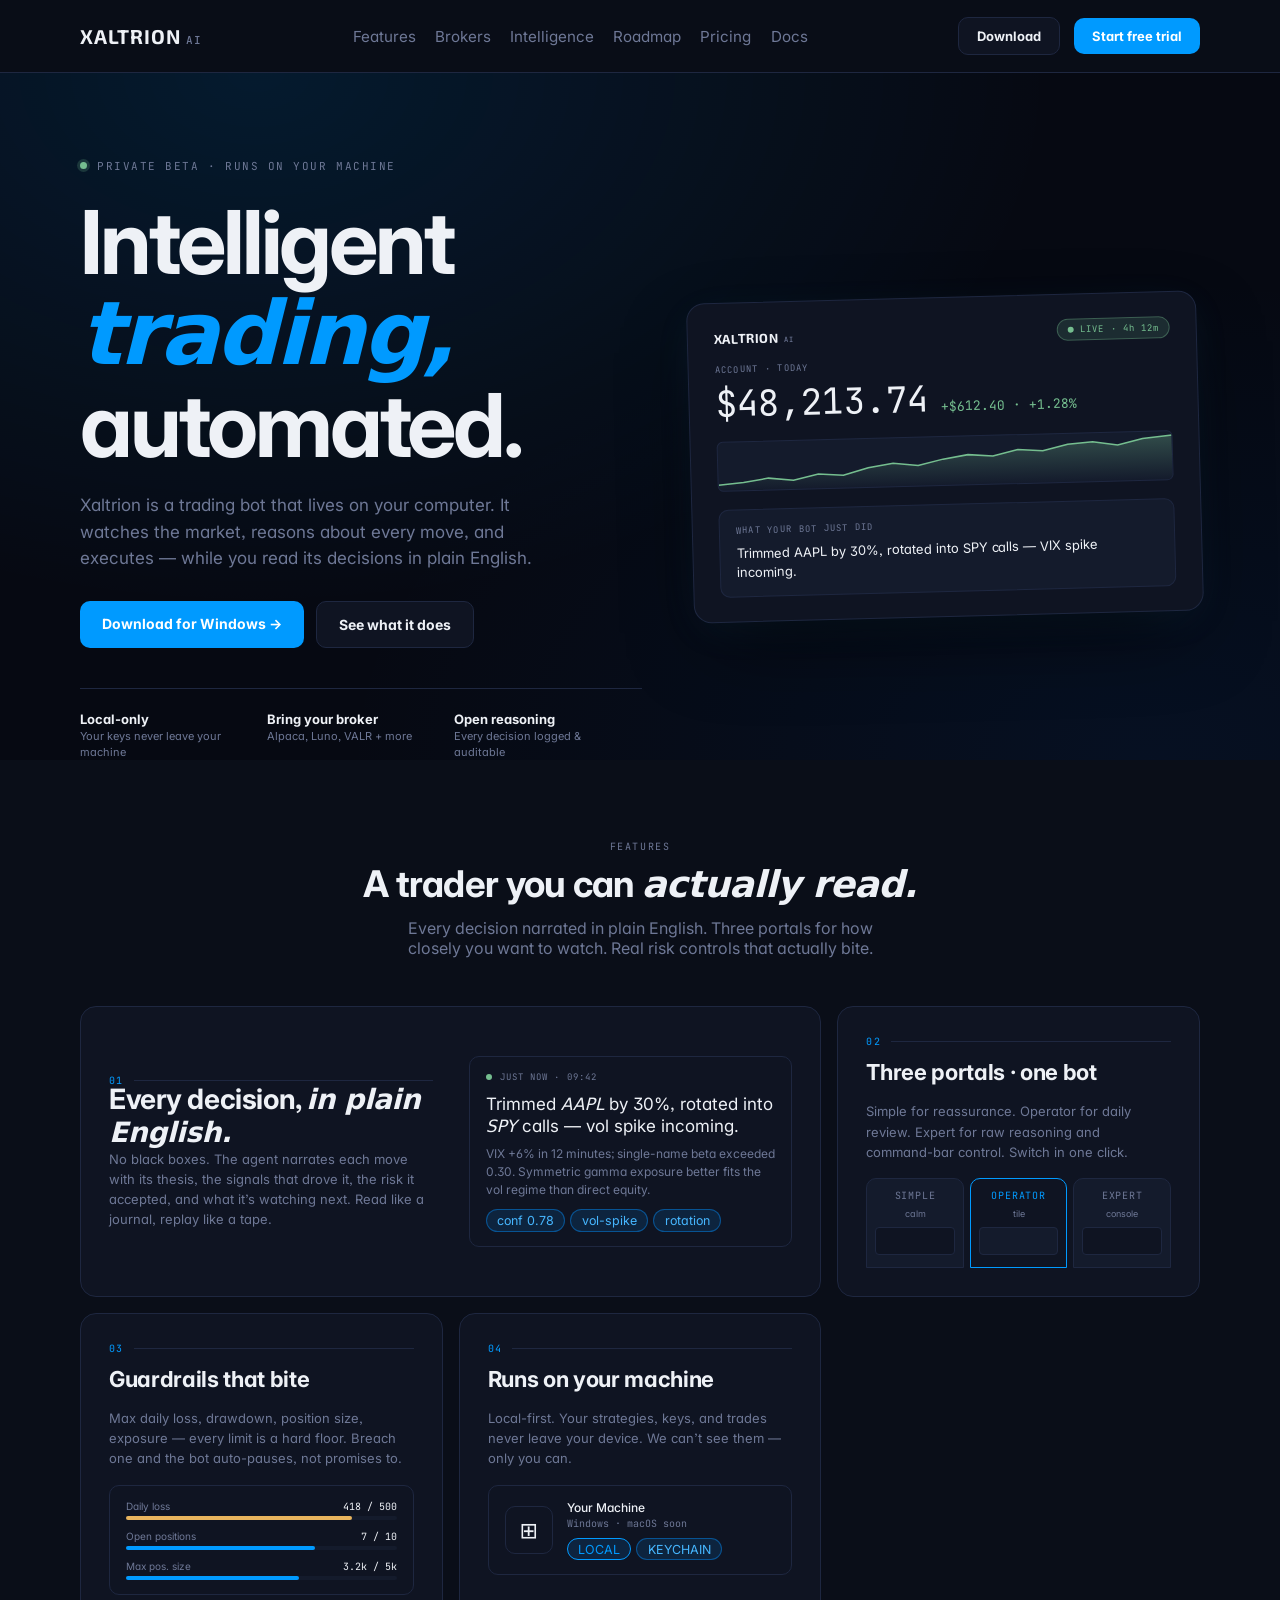
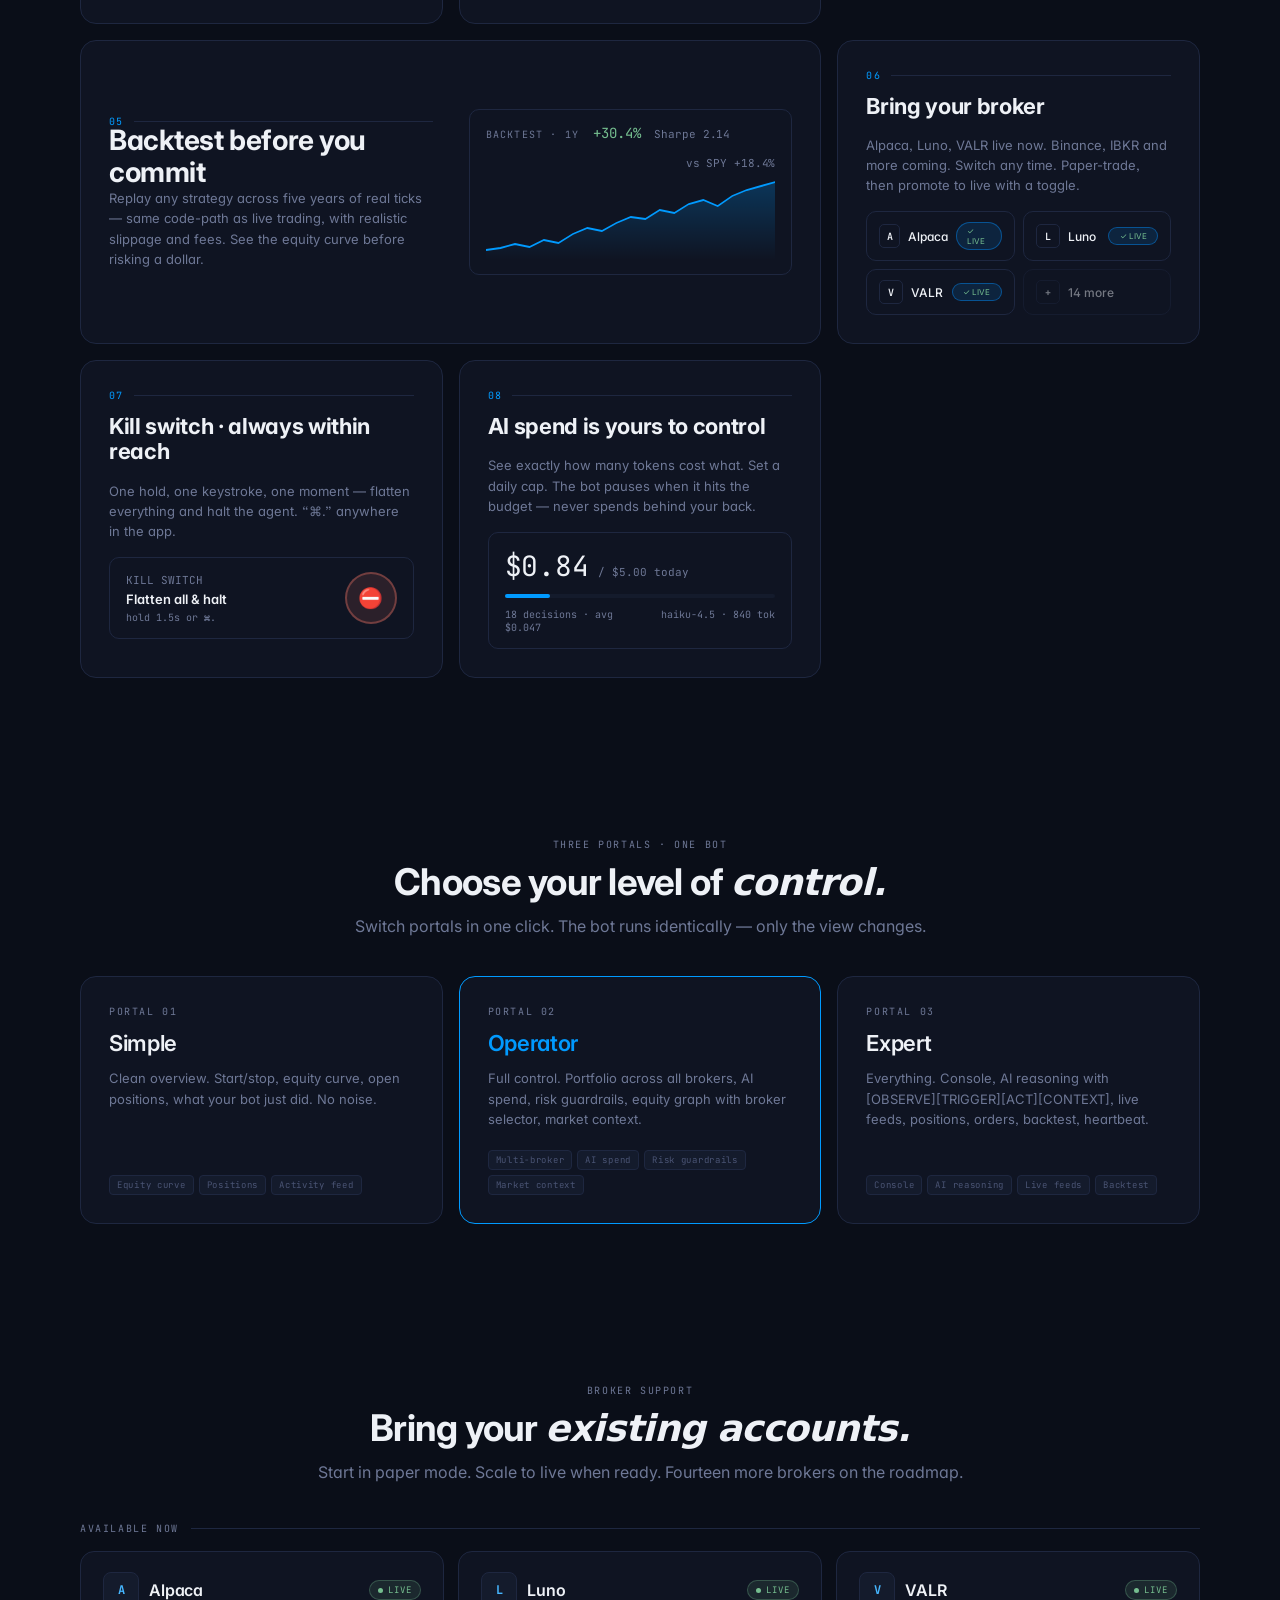
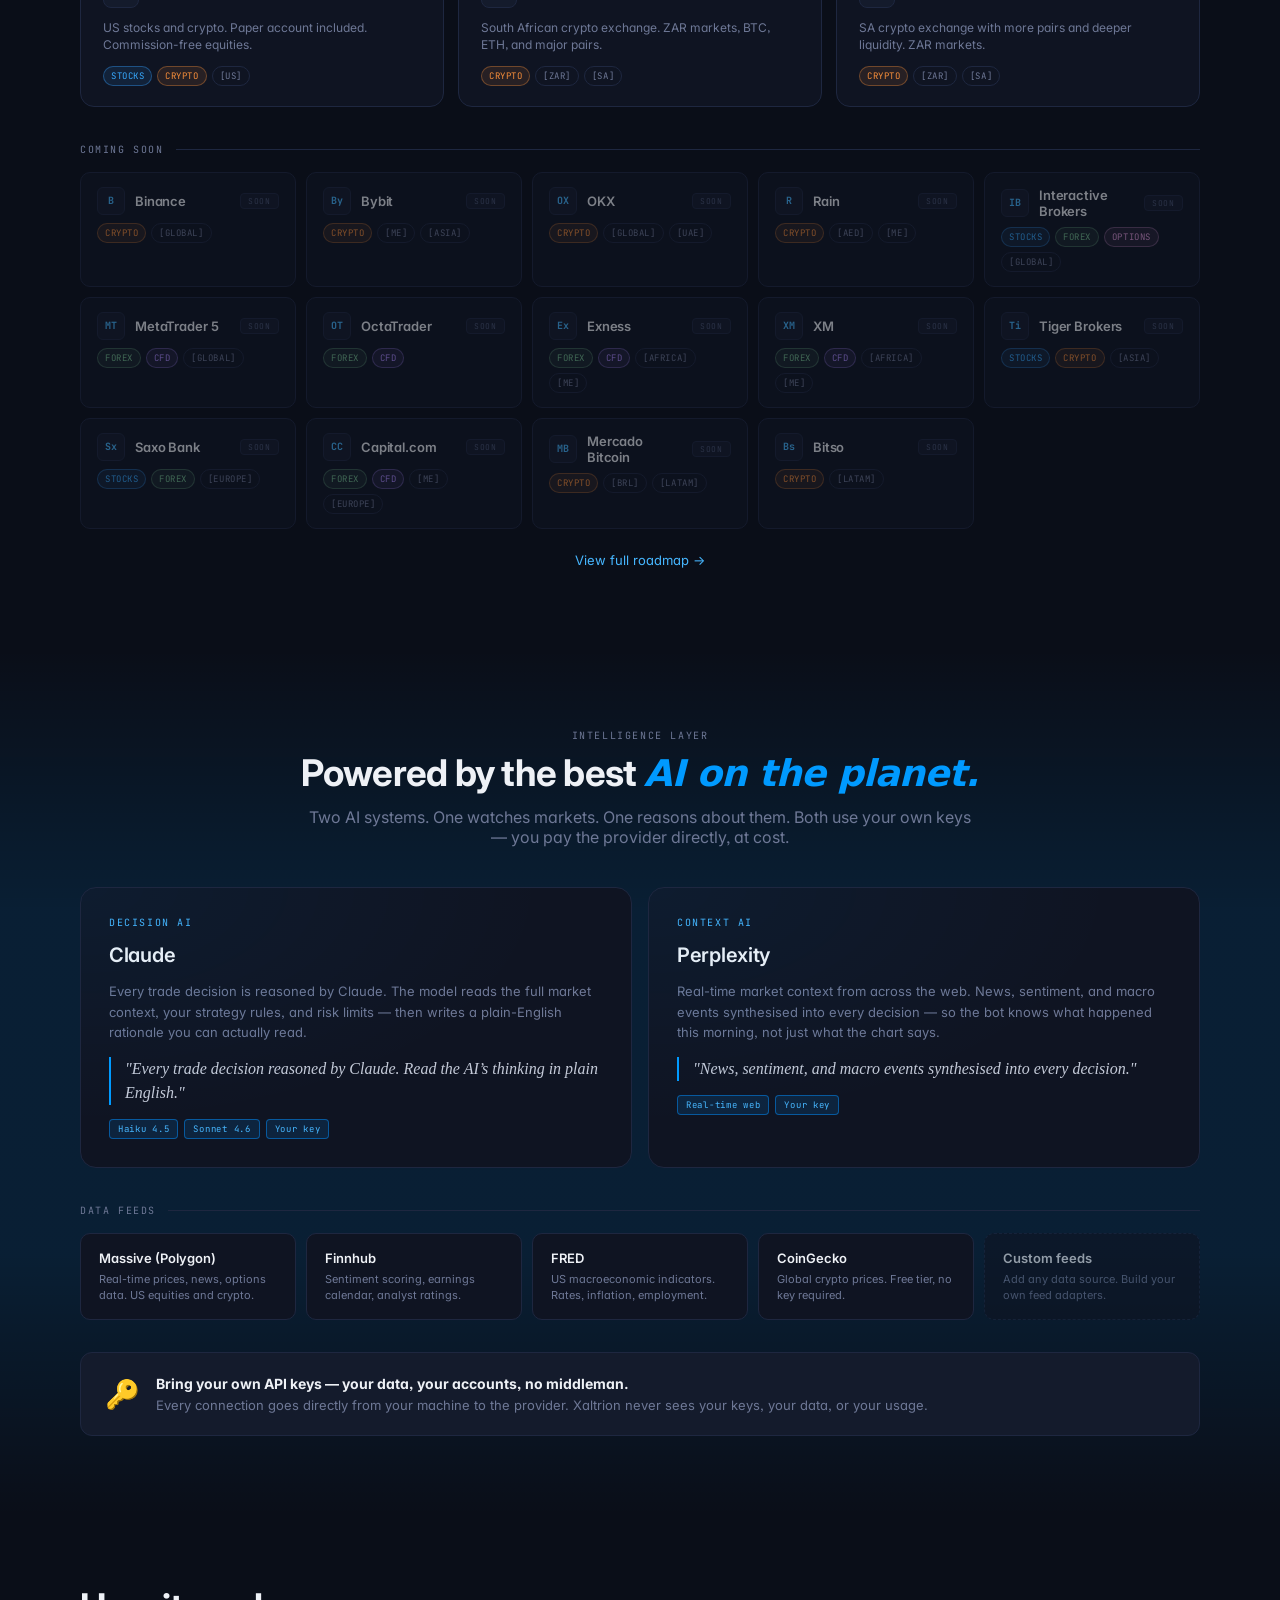
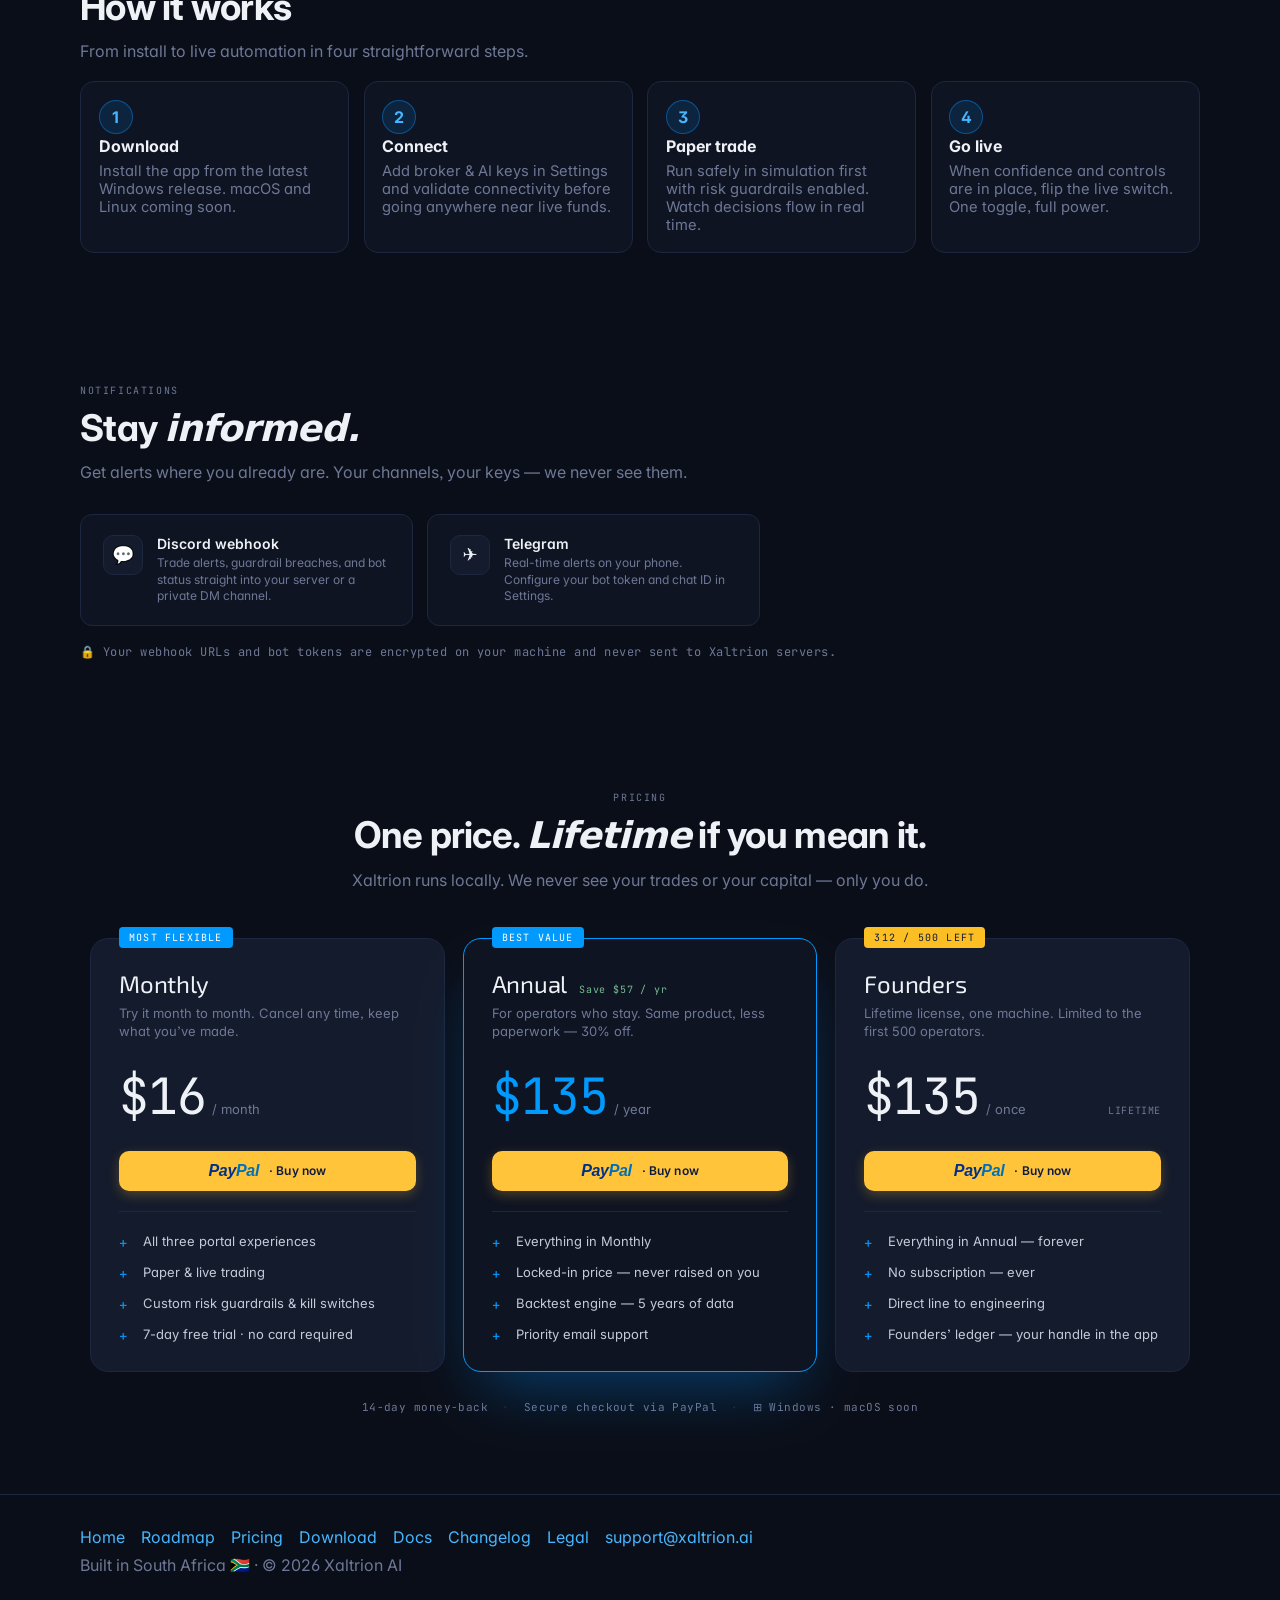
==== commit 691fbc0b: "feat(website): full design & content update — brokers, AI, roadmap, legal, changelog Goal 1: Aligned" ====
--- a/index.html
+++ b/index.html
@@ -27,12 +27,13 @@
       <ul class="nav-links">
         <li><a href="#features">Features</a></li>
         <li><a href="#brokers">Brokers</a></li>
-        <li><a href="#how">How it works</a></li>
+        <li><a href="#intelligence">Intelligence</a></li>
+        <li><a href="roadmap.html">Roadmap</a></li>
         <li><a href="pricing.html">Pricing</a></li>
         <li><a href="docs.html">Docs</a></li>
       </ul>
       <div style="display:flex;align-items:center;gap:14px;">
-        <a href="#" style="font-size:13px;color:var(--text-3);text-decoration:none">Sign in</a>
+        <a class="cta cta-secondary" href="download.html" style="padding:10px 18px;font-size:13px">Download</a>
         <a class="cta cta-primary" href="pricing.html" style="padding:10px 18px;font-size:13px">Start free trial</a>
       </div>
     </div>
@@ -41,7 +42,6 @@
   <!-- ═══ HERO ═══════════════════════════════════════════════════════════════ -->
   <section class="ws-hero">
     <div class="container ws-hero-inner">
-      <!-- Copy -->
       <div class="ws-hero__copy">
         <div class="ws-hero__eyebrow">
           <span class="ws-hero__eyebrow-dot"></span>
@@ -64,7 +64,7 @@
           </div>
           <div class="ws-hero__trust-item">
             <strong>Bring your broker</strong>
-            <span>Alpaca, IBKR, Tradier + more</span>
+            <span>Alpaca, Luno, VALR + more</span>
           </div>
           <div class="ws-hero__trust-item">
             <strong>Open reasoning</strong>
@@ -116,7 +116,7 @@
       <div class="ws-features__hdr">
         <div class="x-eyebrow" style="margin-bottom:8px">Features</div>
         <h2>A trader you can <em>actually read.</em></h2>
-        <p class="sub">Eight things every bot promises and never delivers &mdash; auditable reasoning, real risk controls, and three operator portals that match how closely you want to watch.</p>
+        <p class="sub">Every decision narrated in plain English. Three portals for how closely you want to watch. Real risk controls that actually bite.</p>
       </div>
 
       <div class="ft-grid">
@@ -148,7 +148,7 @@
           </div>
         </div>
 
-        <!-- 02 -->
+        <!-- 02 — Three portals -->
         <div class="ft-tile">
           <div class="ft-tile__idx">02</div>
           <h3 class="ft-tile__name">Three portals &middot; one bot</h3>
@@ -174,7 +174,7 @@
           </div>
         </div>
 
-        <!-- 03 -->
+        <!-- 03 — Guardrails -->
         <div class="ft-tile">
           <div class="ft-tile__idx">03</div>
           <h3 class="ft-tile__name">Guardrails that bite</h3>
@@ -197,17 +197,17 @@
           </div>
         </div>
 
-        <!-- 04 -->
+        <!-- 04 — Local-first -->
         <div class="ft-tile">
           <div class="ft-tile__idx">04</div>
           <h3 class="ft-tile__name">Runs on your machine</h3>
           <p class="ft-tile__blurb">Local-first. Your strategies, keys, and trades never leave your device. We can&rsquo;t see them &mdash; only you can.</p>
           <div class="ft-tile__art">
             <div class="ft-art-card" style="display:flex;align-items:center;gap:14px">
-              <div style="width:48px;height:48px;border-radius:10px;background:var(--surface);border:1px solid var(--hairline);display:flex;align-items:center;justify-content:center;font-size:22px;flex-shrink:0">⊞</div>
+              <div style="width:48px;height:48px;border-radius:10px;background:var(--surface);border:1px solid var(--hairline);display:flex;align-items:center;justify-content:center;font-size:22px;flex-shrink:0">&#x229E;</div>
               <div>
                 <div style="font-size:12px;font-weight:500">Your Machine</div>
-                <div style="font-family:var(--font-mono);font-size:10px;color:var(--text-3);margin-top:2px">Windows / macOS / Linux</div>
+                <div style="font-family:var(--font-mono);font-size:10px;color:var(--text-3);margin-top:2px">Windows &middot; macOS soon</div>
                 <div style="display:flex;gap:5px;margin-top:8px">
                   <span class="tag" style="color:var(--accent);border-color:var(--accent)">LOCAL</span>
                   <span class="tag">KEYCHAIN</span>
@@ -248,37 +248,37 @@
           </div>
         </div>
 
-        <!-- 06 -->
+        <!-- 06 — Broker -->
         <div class="ft-tile">
           <div class="ft-tile__idx">06</div>
           <h3 class="ft-tile__name">Bring your broker</h3>
-          <p class="ft-tile__blurb">Alpaca live &amp; paper, IBKR, Tradier. Switch any time. Paper-trade an idea, promote to live with a toggle.</p>
+          <p class="ft-tile__blurb">Alpaca, Luno, VALR live now. Binance, IBKR and more coming. Switch any time. Paper-trade, then promote to live with a toggle.</p>
           <div class="ft-tile__art">
             <div class="ft-art-row">
               <div class="ft-art-card" style="display:flex;align-items:center;gap:8px;padding:10px 12px">
                 <div style="width:24px;height:24px;border-radius:5px;background:var(--surface);border:1px solid var(--hairline);display:flex;align-items:center;justify-content:center;font-family:var(--font-mono);font-size:10px;font-weight:600">A</div>
                 <span style="font-size:12px;font-weight:500">Alpaca</span>
-                <span class="tag" style="margin-left:auto;font-size:8px;color:var(--gain)">✓</span>
+                <span class="tag" style="margin-left:auto;font-size:8px;color:var(--gain)">&#x2713; LIVE</span>
               </div>
               <div class="ft-art-card" style="display:flex;align-items:center;gap:8px;padding:10px 12px">
-                <div style="width:24px;height:24px;border-radius:5px;background:var(--surface);border:1px solid var(--hairline);display:flex;align-items:center;justify-content:center;font-family:var(--font-mono);font-size:10px;font-weight:600">I</div>
-                <span style="font-size:12px;font-weight:500">IBKR</span>
-                <span class="tag" style="margin-left:auto;font-size:8px;color:var(--gain)">✓</span>
+                <div style="width:24px;height:24px;border-radius:5px;background:var(--surface);border:1px solid var(--hairline);display:flex;align-items:center;justify-content:center;font-family:var(--font-mono);font-size:10px;font-weight:600">L</div>
+                <span style="font-size:12px;font-weight:500">Luno</span>
+                <span class="tag" style="margin-left:auto;font-size:8px;color:var(--gain)">&#x2713; LIVE</span>
               </div>
               <div class="ft-art-card" style="display:flex;align-items:center;gap:8px;padding:10px 12px">
-                <div style="width:24px;height:24px;border-radius:5px;background:var(--surface);border:1px solid var(--hairline);display:flex;align-items:center;justify-content:center;font-family:var(--font-mono);font-size:10px;font-weight:600">T</div>
-                <span style="font-size:12px;font-weight:500">Tradier</span>
-                <span class="tag" style="margin-left:auto;font-size:8px;color:var(--gain)">✓</span>
-              </div>
-              <div class="ft-art-card" style="display:flex;align-items:center;gap:8px;padding:10px 12px">
-                <div style="width:24px;height:24px;border-radius:5px;background:var(--surface);border:1px solid var(--hairline);display:flex;align-items:center;justify-content:center;font-family:var(--font-mono);font-size:10px;font-weight:600">P</div>
-                <span style="font-size:12px;font-weight:500">Paper</span>
+                <div style="width:24px;height:24px;border-radius:5px;background:var(--surface);border:1px solid var(--hairline);display:flex;align-items:center;justify-content:center;font-family:var(--font-mono);font-size:10px;font-weight:600">V</div>
+                <span style="font-size:12px;font-weight:500">VALR</span>
+                <span class="tag" style="margin-left:auto;font-size:8px;color:var(--gain)">&#x2713; LIVE</span>
+              </div>
+              <div class="ft-art-card" style="display:flex;align-items:center;gap:8px;padding:10px 12px;opacity:0.45">
+                <div style="width:24px;height:24px;border-radius:5px;background:var(--surface);border:1px solid var(--hairline);display:flex;align-items:center;justify-content:center;font-family:var(--font-mono);font-size:10px;font-weight:600">+</div>
+                <span style="font-size:12px;font-weight:500">14 more</span>
               </div>
             </div>
           </div>
         </div>
 
-        <!-- 07 -->
+        <!-- 07 — Kill switch -->
         <div class="ft-tile">
           <div class="ft-tile__idx">07</div>
           <h3 class="ft-tile__name">Kill switch &middot; always within reach</h3>
@@ -295,7 +295,7 @@
           </div>
         </div>
 
-        <!-- 08 -->
+        <!-- 08 — AI spend -->
         <div class="ft-tile">
           <div class="ft-tile__idx">08</div>
           <h3 class="ft-tile__name">AI spend is yours to control</h3>
@@ -320,18 +320,346 @@
     </div>
   </section>
 
+  <!-- ═══ PORTALS ═══════════════════════════════════════════════════════════ -->
+  <section class="ws-portals" id="portals">
+    <div class="container">
+      <div class="ws-section-hdr">
+        <div class="x-eyebrow" style="margin-bottom:8px">Three portals &middot; one bot</div>
+        <h2>Choose your level of <em>control.</em></h2>
+        <p class="sub">Switch portals in one click. The bot runs identically &mdash; only the view changes.</p>
+      </div>
+      <div class="portal-grid">
+        <div class="portal-card">
+          <div class="portal-card__label">Portal 01</div>
+          <div class="portal-card__name">Simple</div>
+          <p class="portal-card__blurb">Clean overview. Start/stop, equity curve, open positions, what your bot just did. No noise.</p>
+          <div class="portal-card__tags">
+            <span class="portal-card__tag">Equity curve</span>
+            <span class="portal-card__tag">Positions</span>
+            <span class="portal-card__tag">Activity feed</span>
+          </div>
+        </div>
+        <div class="portal-card portal-card--active" style="border-color:var(--accent)">
+          <div class="portal-card__label">Portal 02</div>
+          <div class="portal-card__name" style="color:var(--accent)">Operator</div>
+          <p class="portal-card__blurb">Full control. Portfolio across all brokers, AI spend, risk guardrails, equity graph with broker selector, market context.</p>
+          <div class="portal-card__tags">
+            <span class="portal-card__tag">Multi-broker</span>
+            <span class="portal-card__tag">AI spend</span>
+            <span class="portal-card__tag">Risk guardrails</span>
+            <span class="portal-card__tag">Market context</span>
+          </div>
+        </div>
+        <div class="portal-card">
+          <div class="portal-card__label">Portal 03</div>
+          <div class="portal-card__name">Expert</div>
+          <p class="portal-card__blurb">Everything. Console, AI reasoning with [OBSERVE][TRIGGER][ACT][CONTEXT], live feeds, positions, orders, backtest, heartbeat.</p>
+          <div class="portal-card__tags">
+            <span class="portal-card__tag">Console</span>
+            <span class="portal-card__tag">AI reasoning</span>
+            <span class="portal-card__tag">Live feeds</span>
+            <span class="portal-card__tag">Backtest</span>
+          </div>
+        </div>
+      </div>
+    </div>
+  </section>
+
   <!-- ═══ BROKERS ═══════════════════════════════════════════════════════════ -->
-  <section id="brokers" class="band">
+  <section id="brokers" class="ws-brokers">
     <div class="container">
-      <h2>Broker support</h2>
-      <p class="sub">Bring your existing accounts, start in paper mode, then scale live.</p>
-      <div class="pill-list" style="margin-top:1.2rem">
-        <span class="pill">Alpaca</span>
-        <span class="pill">Luno</span>
-        <span class="pill">Binance</span>
-        <span class="pill">IG South Africa</span>
-        <span class="pill">Kraken</span>
-        <span class="pill">cTrader / Pepperstone</span>
+      <div class="ws-section-hdr">
+        <div class="x-eyebrow" style="margin-bottom:8px">Broker support</div>
+        <h2>Bring your <em>existing accounts.</em></h2>
+        <p class="sub">Start in paper mode. Scale to live when ready. Fourteen more brokers on the roadmap.</p>
+      </div>
+
+      <!-- Available now -->
+      <div class="broker-subsection-label">Available now</div>
+      <div class="broker-grid-live">
+        <div class="broker-card">
+          <div class="broker-card__top">
+            <div class="broker-card__icon">A</div>
+            <div class="broker-card__name">Alpaca</div>
+            <div class="broker-card__status-live">LIVE</div>
+          </div>
+          <p class="broker-card__desc">US stocks and crypto. Paper account included. Commission-free equities.</p>
+          <div class="broker-tags">
+            <span class="btag btag--stocks">Stocks</span>
+            <span class="btag btag--crypto">Crypto</span>
+            <span class="btag btag--region">[US]</span>
+          </div>
+        </div>
+        <div class="broker-card">
+          <div class="broker-card__top">
+            <div class="broker-card__icon">L</div>
+            <div class="broker-card__name">Luno</div>
+            <div class="broker-card__status-live">LIVE</div>
+          </div>
+          <p class="broker-card__desc">South African crypto exchange. ZAR markets, BTC, ETH, and major pairs.</p>
+          <div class="broker-tags">
+            <span class="btag btag--crypto">Crypto</span>
+            <span class="btag btag--region">[ZAR]</span>
+            <span class="btag btag--region">[SA]</span>
+          </div>
+        </div>
+        <div class="broker-card">
+          <div class="broker-card__top">
+            <div class="broker-card__icon">V</div>
+            <div class="broker-card__name">VALR</div>
+            <div class="broker-card__status-live">LIVE</div>
+          </div>
+          <p class="broker-card__desc">SA crypto exchange with more pairs and deeper liquidity. ZAR markets.</p>
+          <div class="broker-tags">
+            <span class="btag btag--crypto">Crypto</span>
+            <span class="btag btag--region">[ZAR]</span>
+            <span class="btag btag--region">[SA]</span>
+          </div>
+        </div>
+      </div>
+
+      <!-- Coming soon -->
+      <div class="broker-subsection-label">Coming soon</div>
+      <div class="broker-grid-soon">
+        <div class="broker-card broker-card--soon">
+          <div class="broker-card__top">
+            <div class="broker-card__icon broker-card__icon--sm">B</div>
+            <div class="broker-card__name broker-card__name--sm">Binance</div>
+            <div class="broker-card__status-soon">Soon</div>
+          </div>
+          <div class="broker-tags">
+            <span class="btag btag--crypto">Crypto</span>
+            <span class="btag btag--region">[Global]</span>
+          </div>
+        </div>
+        <div class="broker-card broker-card--soon">
+          <div class="broker-card__top">
+            <div class="broker-card__icon broker-card__icon--sm">By</div>
+            <div class="broker-card__name broker-card__name--sm">Bybit</div>
+            <div class="broker-card__status-soon">Soon</div>
+          </div>
+          <div class="broker-tags">
+            <span class="btag btag--crypto">Crypto</span>
+            <span class="btag btag--region">[ME]</span>
+            <span class="btag btag--region">[Asia]</span>
+          </div>
+        </div>
+        <div class="broker-card broker-card--soon">
+          <div class="broker-card__top">
+            <div class="broker-card__icon broker-card__icon--sm">OX</div>
+            <div class="broker-card__name broker-card__name--sm">OKX</div>
+            <div class="broker-card__status-soon">Soon</div>
+          </div>
+          <div class="broker-tags">
+            <span class="btag btag--crypto">Crypto</span>
+            <span class="btag btag--region">[Global]</span>
+            <span class="btag btag--region">[UAE]</span>
+          </div>
+        </div>
+        <div class="broker-card broker-card--soon">
+          <div class="broker-card__top">
+            <div class="broker-card__icon broker-card__icon--sm">R</div>
+            <div class="broker-card__name broker-card__name--sm">Rain</div>
+            <div class="broker-card__status-soon">Soon</div>
+          </div>
+          <div class="broker-tags">
+            <span class="btag btag--crypto">Crypto</span>
+            <span class="btag btag--region">[AED]</span>
+            <span class="btag btag--region">[ME]</span>
+          </div>
+        </div>
+        <div class="broker-card broker-card--soon">
+          <div class="broker-card__top">
+            <div class="broker-card__icon broker-card__icon--sm">IB</div>
+            <div class="broker-card__name broker-card__name--sm">Interactive Brokers</div>
+            <div class="broker-card__status-soon">Soon</div>
+          </div>
+          <div class="broker-tags">
+            <span class="btag btag--stocks">Stocks</span>
+            <span class="btag btag--forex">Forex</span>
+            <span class="btag btag--options">Options</span>
+            <span class="btag btag--region">[Global]</span>
+          </div>
+        </div>
+        <div class="broker-card broker-card--soon">
+          <div class="broker-card__top">
+            <div class="broker-card__icon broker-card__icon--sm">MT</div>
+            <div class="broker-card__name broker-card__name--sm">MetaTrader 5</div>
+            <div class="broker-card__status-soon">Soon</div>
+          </div>
+          <div class="broker-tags">
+            <span class="btag btag--forex">Forex</span>
+            <span class="btag btag--cfd">CFD</span>
+            <span class="btag btag--region">[Global]</span>
+          </div>
+        </div>
+        <div class="broker-card broker-card--soon">
+          <div class="broker-card__top">
+            <div class="broker-card__icon broker-card__icon--sm">OT</div>
+            <div class="broker-card__name broker-card__name--sm">OctaTrader</div>
+            <div class="broker-card__status-soon">Soon</div>
+          </div>
+          <div class="broker-tags">
+            <span class="btag btag--forex">Forex</span>
+            <span class="btag btag--cfd">CFD</span>
+          </div>
+        </div>
+        <div class="broker-card broker-card--soon">
+          <div class="broker-card__top">
+            <div class="broker-card__icon broker-card__icon--sm">Ex</div>
+            <div class="broker-card__name broker-card__name--sm">Exness</div>
+            <div class="broker-card__status-soon">Soon</div>
+          </div>
+          <div class="broker-tags">
+            <span class="btag btag--forex">Forex</span>
+            <span class="btag btag--cfd">CFD</span>
+            <span class="btag btag--region">[Africa]</span>
+            <span class="btag btag--region">[ME]</span>
+          </div>
+        </div>
+        <div class="broker-card broker-card--soon">
+          <div class="broker-card__top">
+            <div class="broker-card__icon broker-card__icon--sm">XM</div>
+            <div class="broker-card__name broker-card__name--sm">XM</div>
+            <div class="broker-card__status-soon">Soon</div>
+          </div>
+          <div class="broker-tags">
+            <span class="btag btag--forex">Forex</span>
+            <span class="btag btag--cfd">CFD</span>
+            <span class="btag btag--region">[Africa]</span>
+            <span class="btag btag--region">[ME]</span>
+          </div>
+        </div>
+        <div class="broker-card broker-card--soon">
+          <div class="broker-card__top">
+            <div class="broker-card__icon broker-card__icon--sm">Ti</div>
+            <div class="broker-card__name broker-card__name--sm">Tiger Brokers</div>
+            <div class="broker-card__status-soon">Soon</div>
+          </div>
+          <div class="broker-tags">
+            <span class="btag btag--stocks">Stocks</span>
+            <span class="btag btag--crypto">Crypto</span>
+            <span class="btag btag--region">[Asia]</span>
+          </div>
+        </div>
+        <div class="broker-card broker-card--soon">
+          <div class="broker-card__top">
+            <div class="broker-card__icon broker-card__icon--sm">Sx</div>
+            <div class="broker-card__name broker-card__name--sm">Saxo Bank</div>
+            <div class="broker-card__status-soon">Soon</div>
+          </div>
+          <div class="broker-tags">
+            <span class="btag btag--stocks">Stocks</span>
+            <span class="btag btag--forex">Forex</span>
+            <span class="btag btag--region">[Europe]</span>
+          </div>
+        </div>
+        <div class="broker-card broker-card--soon">
+          <div class="broker-card__top">
+            <div class="broker-card__icon broker-card__icon--sm">CC</div>
+            <div class="broker-card__name broker-card__name--sm">Capital.com</div>
+            <div class="broker-card__status-soon">Soon</div>
+          </div>
+          <div class="broker-tags">
+            <span class="btag btag--forex">Forex</span>
+            <span class="btag btag--cfd">CFD</span>
+            <span class="btag btag--region">[ME]</span>
+            <span class="btag btag--region">[Europe]</span>
+          </div>
+        </div>
+        <div class="broker-card broker-card--soon">
+          <div class="broker-card__top">
+            <div class="broker-card__icon broker-card__icon--sm">MB</div>
+            <div class="broker-card__name broker-card__name--sm">Mercado Bitcoin</div>
+            <div class="broker-card__status-soon">Soon</div>
+          </div>
+          <div class="broker-tags">
+            <span class="btag btag--crypto">Crypto</span>
+            <span class="btag btag--region">[BRL]</span>
+            <span class="btag btag--region">[LATAM]</span>
+          </div>
+        </div>
+        <div class="broker-card broker-card--soon">
+          <div class="broker-card__top">
+            <div class="broker-card__icon broker-card__icon--sm">Bs</div>
+            <div class="broker-card__name broker-card__name--sm">Bitso</div>
+            <div class="broker-card__status-soon">Soon</div>
+          </div>
+          <div class="broker-tags">
+            <span class="btag btag--crypto">Crypto</span>
+            <span class="btag btag--region">[LATAM]</span>
+          </div>
+        </div>
+      </div>
+      <div style="margin-top:20px;text-align:center">
+        <a href="roadmap.html" style="font-size:13px;color:var(--accent-2);text-decoration:none;">View full roadmap &rarr;</a>
+      </div>
+    </div>
+  </section>
+
+  <!-- ═══ INTELLIGENCE ══════════════════════════════════════════════════════ -->
+  <section class="ws-intel" id="intelligence">
+    <div class="container">
+      <div class="ws-section-hdr">
+        <div class="x-eyebrow" style="margin-bottom:8px">Intelligence layer</div>
+        <h2>Powered by the best <em>AI on the planet.</em></h2>
+        <p class="sub">Two AI systems. One watches markets. One reasons about them. Both use your own keys &mdash; you pay the provider directly, at cost.</p>
+      </div>
+
+      <div class="intel-grid">
+        <div class="intel-card">
+          <div class="intel-card__eyebrow">Decision AI</div>
+          <div class="intel-card__name">Claude</div>
+          <p class="intel-card__blurb">Every trade decision is reasoned by Claude. The model reads the full market context, your strategy rules, and risk limits &mdash; then writes a plain-English rationale you can actually read.</p>
+          <blockquote class="intel-card__quote">"Every trade decision reasoned by Claude. Read the AI&rsquo;s thinking in plain English."</blockquote>
+          <div class="intel-card__model-tags">
+            <span class="intel-card__model-tag">Haiku 4.5</span>
+            <span class="intel-card__model-tag">Sonnet 4.6</span>
+            <span class="intel-card__model-tag">Your key</span>
+          </div>
+        </div>
+        <div class="intel-card">
+          <div class="intel-card__eyebrow">Context AI</div>
+          <div class="intel-card__name">Perplexity</div>
+          <p class="intel-card__blurb">Real-time market context from across the web. News, sentiment, and macro events synthesised into every decision &mdash; so the bot knows what happened this morning, not just what the chart says.</p>
+          <blockquote class="intel-card__quote">"News, sentiment, and macro events synthesised into every decision."</blockquote>
+          <div class="intel-card__model-tags">
+            <span class="intel-card__model-tag">Real-time web</span>
+            <span class="intel-card__model-tag">Your key</span>
+          </div>
+        </div>
+      </div>
+
+      <div class="broker-subsection-label" style="margin-top:36px;margin-bottom:16px">Data feeds</div>
+      <div class="feeds-grid">
+        <div class="feed-card">
+          <div class="feed-card__name">Massive (Polygon)</div>
+          <div class="feed-card__desc">Real-time prices, news, options data. US equities and crypto.</div>
+        </div>
+        <div class="feed-card">
+          <div class="feed-card__name">Finnhub</div>
+          <div class="feed-card__desc">Sentiment scoring, earnings calendar, analyst ratings.</div>
+        </div>
+        <div class="feed-card">
+          <div class="feed-card__name">FRED</div>
+          <div class="feed-card__desc">US macroeconomic indicators. Rates, inflation, employment.</div>
+        </div>
+        <div class="feed-card">
+          <div class="feed-card__name">CoinGecko</div>
+          <div class="feed-card__desc">Global crypto prices. Free tier, no key required.</div>
+        </div>
+        <div class="feed-card" style="border-style:dashed;opacity:0.6">
+          <div class="feed-card__name">Custom feeds</div>
+          <div class="feed-card__desc">Add any data source. Build your own feed adapters.</div>
+        </div>
+      </div>
+
+      <div class="intel-byok">
+        <div class="intel-byok__icon">&#x1F511;</div>
+        <div class="intel-byok__text">
+          <strong>Bring your own API keys &mdash; your data, your accounts, no middleman.</strong>
+          Every connection goes directly from your machine to the provider. Xaltrion never sees your keys, your data, or your usage.
+        </div>
       </div>
     </div>
   </section>
@@ -343,11 +671,11 @@
     <div class="steps">
       <article class="card"><span class="step-num">1</span>
         <h3>Download</h3>
-        <p>Install the app from the latest release &mdash; Windows, macOS, and Linux packages available.</p>
+        <p>Install the app from the latest Windows release. macOS and Linux coming soon.</p>
       </article>
       <article class="card"><span class="step-num">2</span>
         <h3>Connect</h3>
-        <p>Add broker &amp; AI keys in Setup and validate connectivity before going anywhere near live funds.</p>
+        <p>Add broker &amp; AI keys in Settings and validate connectivity before going anywhere near live funds.</p>
       </article>
       <article class="card"><span class="step-num">3</span>
         <h3>Paper trade</h3>
@@ -357,6 +685,34 @@
         <h3>Go live</h3>
         <p>When confidence and controls are in place, flip the live switch. One toggle, full power.</p>
       </article>
+    </div>
+  </section>
+
+  <!-- ═══ NOTIFICATIONS ═════════════════════════════════════════════════════ -->
+  <section class="ws-notifs" id="notifications">
+    <div class="container">
+      <div class="ws-section-hdr" style="text-align:left;margin:0 0 0 0">
+        <div class="x-eyebrow" style="margin-bottom:8px">Notifications</div>
+        <h2>Stay <em>informed.</em></h2>
+        <p class="sub">Get alerts where you already are. Your channels, your keys &mdash; we never see them.</p>
+      </div>
+      <div class="notif-grid">
+        <div class="notif-card">
+          <div class="notif-card__icon">&#x1F4AC;</div>
+          <div>
+            <div class="notif-card__name">Discord webhook</div>
+            <div class="notif-card__desc">Trade alerts, guardrail breaches, and bot status straight into your server or a private DM channel.</div>
+          </div>
+        </div>
+        <div class="notif-card">
+          <div class="notif-card__icon">&#x2708;</div>
+          <div>
+            <div class="notif-card__name">Telegram</div>
+            <div class="notif-card__desc">Real-time alerts on your phone. Configure your bot token and chat ID in Settings.</div>
+          </div>
+        </div>
+      </div>
+      <div class="notif-byok">&#x1F512; Your webhook URLs and bot tokens are encrypted on your machine and never sent to Xaltrion servers.</div>
     </div>
   </section>
 
@@ -435,7 +791,7 @@
       <span class="pc-trust-sep">&middot;</span>
       <span>Secure checkout via PayPal</span>
       <span class="pc-trust-sep">&middot;</span>
-      <span>&#x2318; macOS &middot; &#x229E; Windows &middot; Linux</span>
+      <span>&#x229E; Windows &middot; macOS soon</span>
     </div>
   </section>
 
@@ -443,12 +799,15 @@
     <div class="container">
       <div class="footer-links">
         <a href="index.html">Home</a>
+        <a href="roadmap.html">Roadmap</a>
         <a href="pricing.html">Pricing</a>
         <a href="download.html">Download</a>
         <a href="docs.html">Docs</a>
+        <a href="changelog.html">Changelog</a>
+        <a href="legal.html">Legal</a>
         <a href="mailto:support@xaltrion.ai">support@xaltrion.ai</a>
       </div>
-      <div class="muted">Built in South Africa &#x1F1FF;&#x1F1E6; &middot; &copy; 2025 Xaltrion AI</div>
+      <div class="muted">Built in South Africa &#x1F1FF;&#x1F1E6; &middot; &copy; 2026 Xaltrion AI</div>
     </div>
   </footer>
 
--- a/assets/css/site.css
+++ b/assets/css/site.css
@@ -1,7 +1,6 @@
 /* ============================================================
    XALTRION WEBSITE — SHARED STYLES
    Built on tokens.css. Pages should include tokens.css first.
-   Rerun 150 (PR-11/PR-12): consolidated from per-page inline styles.
    ============================================================ */
 
 /* Legacy semantic aliases used across the marketing site,
@@ -36,6 +35,7 @@
   top: 0;
   z-index: 40;
   border-bottom: 1px solid var(--hairline);
+  -webkit-backdrop-filter: blur(8px);
   backdrop-filter: blur(8px);
   background: color-mix(in oklch, var(--bg), transparent 8%);
 }
@@ -64,8 +64,6 @@
 .links a:hover { color: var(--text); }
 
 /* ---------- LOGOTYPE COMPONENT ---------- */
-/* The brand wordmark. Exo 2 — reserved for the XALTRION mark only.
-   PR-12: pages should prefer this over the legacy <img> lockup. */
 .x-logotype {
   font-family: var(--font-wordmark);
   font-weight: 700;
@@ -488,6 +486,357 @@
 .ft-gbar__label span:last-child { font-family: var(--font-mono); color: var(--text); }
 .ft-gbar__track { height: 4px; background: var(--surface-soft, var(--ink-800, #1a1a2e)); border-radius: 2px; }
 .ft-gbar__fill  { height: 4px; border-radius: 2px; }
+
+/* ---------- BROKER SECTION ---------- */
+.ws-brokers { padding: 5rem 0; }
+.ws-section-hdr { text-align: center; max-width: 680px; margin: 0 auto 2.5rem; }
+.ws-section-hdr h2 { margin: 8px 0 0; }
+.ws-section-hdr .sub { margin-top: 12px; }
+
+.broker-subsection-label {
+  font-family: var(--font-mono);
+  font-size: 10px;
+  letter-spacing: 0.16em;
+  text-transform: uppercase;
+  color: var(--text-3);
+  margin: 0 0 16px;
+  display: flex;
+  align-items: center;
+  gap: 12px;
+}
+.broker-subsection-label::after { content: ''; flex: 1; height: 1px; background: var(--hairline); }
+
+.broker-grid-live {
+  display: grid;
+  grid-template-columns: repeat(3, 1fr);
+  gap: 14px;
+  margin-bottom: 36px;
+}
+.broker-grid-soon {
+  display: grid;
+  grid-template-columns: repeat(auto-fill, minmax(200px, 1fr));
+  gap: 10px;
+}
+
+.broker-card {
+  background: var(--surface);
+  border: 1px solid var(--hairline);
+  border-radius: 14px;
+  padding: 20px 22px;
+  display: flex;
+  flex-direction: column;
+  gap: 12px;
+  position: relative;
+  transition: border-color 0.15s ease;
+}
+.broker-card:hover { border-color: var(--accent); }
+.broker-card--soon {
+  opacity: 0.5;
+  pointer-events: none;
+  padding: 14px 16px;
+  border-radius: 10px;
+  gap: 8px;
+}
+.broker-card__top {
+  display: flex;
+  align-items: center;
+  justify-content: space-between;
+  gap: 10px;
+}
+.broker-card__icon {
+  width: 36px;
+  height: 36px;
+  border-radius: 8px;
+  background: var(--surface-soft);
+  border: 1px solid var(--hairline);
+  display: flex;
+  align-items: center;
+  justify-content: center;
+  font-family: var(--font-mono);
+  font-size: 12px;
+  font-weight: 700;
+  color: var(--accent-2);
+  flex-shrink: 0;
+}
+.broker-card__icon--sm {
+  width: 28px;
+  height: 28px;
+  border-radius: 6px;
+  font-size: 10px;
+}
+.broker-card__name {
+  font-size: 16px;
+  font-weight: 600;
+  letter-spacing: -0.01em;
+  color: var(--text);
+  flex: 1;
+}
+.broker-card__name--sm {
+  font-size: 13px;
+}
+.broker-card__status-live {
+  display: inline-flex;
+  align-items: center;
+  gap: 5px;
+  padding: 3px 8px;
+  border-radius: 999px;
+  background: oklch(0.74 0.10 155 / 0.12);
+  border: 1px solid oklch(0.74 0.10 155 / 0.30);
+  font-family: var(--font-mono);
+  font-size: 9px;
+  letter-spacing: 0.10em;
+  color: var(--gain);
+  flex-shrink: 0;
+}
+.broker-card__status-live::before {
+  content: '';
+  width: 5px;
+  height: 5px;
+  border-radius: 50%;
+  background: var(--gain);
+}
+.broker-card__status-soon {
+  display: inline-block;
+  padding: 2px 7px;
+  border-radius: 4px;
+  background: var(--surface-soft);
+  border: 1px solid var(--hairline);
+  font-family: var(--font-mono);
+  font-size: 8px;
+  letter-spacing: 0.10em;
+  text-transform: uppercase;
+  color: var(--text-4);
+  flex-shrink: 0;
+}
+.broker-card__desc {
+  font-size: 12px;
+  color: var(--text-3);
+  line-height: 1.4;
+  margin: 0;
+}
+
+/* Asset class + region tag pills */
+.broker-tags { display: flex; flex-wrap: wrap; gap: 5px; }
+.btag {
+  font-family: var(--font-mono);
+  font-size: 9px;
+  letter-spacing: 0.06em;
+  text-transform: uppercase;
+  padding: 3px 7px;
+  border-radius: var(--r-pill);
+  border: 1px solid;
+  white-space: nowrap;
+}
+.btag--stocks  { color: oklch(0.72 0.18 250); border-color: oklch(0.72 0.18 250 / 0.35); background: oklch(0.72 0.18 250 / 0.10); }
+.btag--crypto  { color: oklch(0.75 0.16 55);  border-color: oklch(0.75 0.16 55 / 0.35);  background: oklch(0.75 0.16 55 / 0.10); }
+.btag--forex   { color: var(--gain);           border-color: oklch(0.74 0.10 155 / 0.35); background: oklch(0.74 0.10 155 / 0.10); }
+.btag--cfd     { color: oklch(0.72 0.18 295);  border-color: oklch(0.72 0.18 295 / 0.35); background: oklch(0.72 0.18 295 / 0.10); }
+.btag--options { color: oklch(0.78 0.12 330);  border-color: oklch(0.78 0.12 330 / 0.35); background: oklch(0.78 0.12 330 / 0.10); }
+.btag--region  { color: var(--text-3);          border-color: var(--hairline);              background: transparent; }
+
+/* ---------- INTELLIGENCE / AI SECTION ---------- */
+.ws-intel { padding: 5rem 0; background: linear-gradient(180deg, transparent, var(--accent-bg) 30%, var(--accent-bg) 70%, transparent); }
+.ws-intel .ws-section-hdr h2 em { font-style: italic; color: var(--accent); }
+
+.intel-grid {
+  display: grid;
+  grid-template-columns: 1fr 1fr;
+  gap: 16px;
+  margin-bottom: 36px;
+}
+.intel-card {
+  background: var(--surface);
+  border: 1px solid var(--hairline);
+  border-radius: 16px;
+  padding: 28px;
+  display: flex;
+  flex-direction: column;
+  gap: 14px;
+  position: relative;
+  overflow: hidden;
+}
+.intel-card::before {
+  content: '';
+  position: absolute;
+  inset: 0;
+  background: radial-gradient(ellipse at 0% 0%, oklch(0.68 0.21 250 / 0.06) 0%, transparent 60%);
+  pointer-events: none;
+}
+.intel-card__eyebrow {
+  font-family: var(--font-mono);
+  font-size: 10px;
+  letter-spacing: 0.16em;
+  text-transform: uppercase;
+  color: var(--accent-2);
+}
+.intel-card__name {
+  font-size: 20px;
+  font-weight: 600;
+  letter-spacing: -0.015em;
+  margin: 0;
+  color: var(--text);
+}
+.intel-card__blurb {
+  font-size: 13px;
+  color: var(--text-3);
+  line-height: 1.6;
+  margin: 0;
+}
+.intel-card__quote {
+  font-family: var(--font-serif);
+  font-size: 16px;
+  font-style: italic;
+  color: var(--text-2);
+  border-left: 2px solid var(--accent);
+  padding-left: 14px;
+  line-height: 1.5;
+  margin: 0;
+}
+.intel-card__model-tags { display: flex; gap: 6px; flex-wrap: wrap; }
+.intel-card__model-tag {
+  font-family: var(--font-mono);
+  font-size: 9px;
+  letter-spacing: 0.08em;
+  padding: 3px 8px;
+  border-radius: var(--r-xs);
+  background: var(--accent-bg);
+  border: 1px solid color-mix(in oklch, var(--accent), transparent 55%);
+  color: var(--accent-2);
+}
+
+/* Data feeds grid */
+.feeds-grid {
+  display: grid;
+  grid-template-columns: repeat(auto-fill, minmax(180px, 1fr));
+  gap: 10px;
+}
+.feed-card {
+  background: var(--surface);
+  border: 1px solid var(--hairline);
+  border-radius: 10px;
+  padding: 16px 18px;
+  display: flex;
+  flex-direction: column;
+  gap: 6px;
+}
+.feed-card__name {
+  font-size: 13px;
+  font-weight: 600;
+  color: var(--text);
+}
+.feed-card__desc {
+  font-size: 11px;
+  color: var(--text-3);
+  line-height: 1.4;
+}
+.intel-byok {
+  margin-top: 32px;
+  padding: 20px 24px;
+  background: var(--surface-soft);
+  border: 1px solid var(--hairline);
+  border-radius: 12px;
+  display: flex;
+  align-items: center;
+  gap: 16px;
+}
+.intel-byok__icon {
+  font-size: 28px;
+  flex-shrink: 0;
+}
+.intel-byok__text { font-size: 13px; color: var(--text-3); line-height: 1.5; }
+.intel-byok__text strong { color: var(--text); display: block; margin-bottom: 2px; font-size: 14px; }
+
+/* ---------- PORTAL DESCRIPTIONS SECTION ---------- */
+.ws-portals { padding: 5rem 0; }
+.portal-grid {
+  display: grid;
+  grid-template-columns: repeat(3, 1fr);
+  gap: 16px;
+  margin-top: 2rem;
+}
+.portal-card {
+  background: var(--surface);
+  border: 1px solid var(--hairline);
+  border-radius: 16px;
+  padding: 28px;
+  display: flex;
+  flex-direction: column;
+  gap: 12px;
+  transition: border-color 0.15s;
+}
+.portal-card:hover { border-color: var(--accent); }
+.portal-card__label {
+  font-family: var(--font-mono);
+  font-size: 10px;
+  letter-spacing: 0.16em;
+  text-transform: uppercase;
+  color: var(--text-3);
+}
+.portal-card__name {
+  font-size: 22px;
+  font-weight: 600;
+  letter-spacing: -0.015em;
+  margin: 0;
+  color: var(--text);
+}
+.portal-card--active .portal-card__name { color: var(--accent); }
+.portal-card__blurb {
+  font-size: 13px;
+  color: var(--text-3);
+  line-height: 1.6;
+  margin: 0;
+}
+.portal-card__tags { display: flex; flex-wrap: wrap; gap: 5px; margin-top: auto; padding-top: 8px; }
+.portal-card__tag {
+  font-family: var(--font-mono);
+  font-size: 9px;
+  letter-spacing: 0.08em;
+  padding: 3px 7px;
+  border-radius: var(--r-xs);
+  background: var(--surface-soft);
+  border: 1px solid var(--hairline);
+  color: var(--text-4);
+}
+
+/* ---------- NOTIFICATIONS SECTION ---------- */
+.ws-notifs { padding: 4rem 0; }
+.notif-grid {
+  display: grid;
+  grid-template-columns: repeat(2, 1fr);
+  gap: 14px;
+  margin-top: 2rem;
+  max-width: 680px;
+}
+.notif-card {
+  background: var(--surface);
+  border: 1px solid var(--hairline);
+  border-radius: 12px;
+  padding: 20px 22px;
+  display: flex;
+  align-items: flex-start;
+  gap: 14px;
+}
+.notif-card__icon {
+  width: 40px;
+  height: 40px;
+  border-radius: 10px;
+  background: var(--surface-soft);
+  border: 1px solid var(--hairline);
+  display: flex;
+  align-items: center;
+  justify-content: center;
+  font-size: 18px;
+  flex-shrink: 0;
+}
+.notif-card__name { font-size: 14px; font-weight: 600; color: var(--text); margin-bottom: 3px; }
+.notif-card__desc { font-size: 12px; color: var(--text-3); line-height: 1.4; }
+.notif-byok {
+  margin-top: 18px;
+  font-size: 12px;
+  color: var(--text-3);
+  font-family: var(--font-mono);
+  letter-spacing: 0.04em;
+}
 
 /* ---------- PRICING CARDS V2 ---------- */
 .ws-pricing-header { text-align: center; max-width: 680px; margin: 0 auto 3rem; }
@@ -638,6 +987,244 @@
 .faq-item__q { margin: 0 0 0.5rem; color: var(--text); font-size: 1rem; }
 .faq-item__a { margin: 0; color: var(--text-3); line-height: 1.55; }
 
+/* ---------- ROADMAP PAGE ---------- */
+.roadmap-page-hdr {
+  padding: 5rem 0 3rem;
+  background: var(--ink-950, #0a0a0f);
+  background-image: radial-gradient(ellipse at 50% -10%, oklch(0.68 0.21 250 / 0.08) 0%, transparent 55%);
+  text-align: center;
+}
+.roadmap-page-hdr h1 { margin: 8px 0 0; font-size: clamp(2rem, 5vw, 3.5rem); letter-spacing: -0.03em; }
+.roadmap-page-hdr p { color: var(--text-3); max-width: 520px; margin: 16px auto 0; line-height: 1.55; }
+
+.roadmap-phases { padding: 3rem 0 6rem; }
+.roadmap-phase { margin-bottom: 52px; }
+.roadmap-phase:last-child { margin-bottom: 0; }
+.roadmap-phase-hdr {
+  display: flex;
+  align-items: center;
+  gap: 16px;
+  margin-bottom: 20px;
+}
+.roadmap-phase-num {
+  font-family: var(--font-mono);
+  font-size: 10px;
+  letter-spacing: 0.16em;
+  text-transform: uppercase;
+  padding: 4px 10px;
+  border-radius: var(--r-xs);
+  flex-shrink: 0;
+}
+.roadmap-phase-num--p1 { background: oklch(0.74 0.10 155 / 0.18); color: var(--gain); border: 1px solid oklch(0.74 0.10 155 / 0.30); }
+.roadmap-phase-num--p2 { background: oklch(0.80 0.12 78 / 0.18); color: var(--status-warn); border: 1px solid oklch(0.80 0.12 78 / 0.30); }
+.roadmap-phase-num--p3 { background: var(--surface-soft); color: var(--text-3); border: 1px solid var(--hairline); }
+.roadmap-phase-num--p4 { background: transparent; color: var(--text-4); border: 1px solid var(--hairline); }
+.roadmap-phase-title {
+  font-size: 20px;
+  font-weight: 600;
+  letter-spacing: -0.015em;
+  margin: 0;
+}
+.roadmap-phase-title--p1 { color: var(--text); }
+.roadmap-phase-title--p2 { color: var(--text); }
+.roadmap-phase-title--p3 { color: var(--text-2); }
+.roadmap-phase-title--p4 { color: var(--text-3); }
+.roadmap-phase-line { flex: 1; height: 1px; background: var(--hairline); }
+.roadmap-items {
+  display: grid;
+  grid-template-columns: repeat(auto-fill, minmax(220px, 1fr));
+  gap: 10px;
+}
+.roadmap-item {
+  background: var(--surface);
+  border: 1px solid var(--hairline);
+  border-radius: 10px;
+  padding: 14px 16px;
+  display: flex;
+  flex-direction: column;
+  gap: 6px;
+}
+.roadmap-item--p1 { border-color: oklch(0.74 0.10 155 / 0.25); }
+.roadmap-item--p2 { border-color: oklch(0.80 0.12 78 / 0.20); }
+.roadmap-item--p3 { opacity: 0.65; }
+.roadmap-item--p4 { opacity: 0.40; }
+.roadmap-item__name { font-size: 13px; font-weight: 600; color: var(--text); line-height: 1.3; }
+.roadmap-item--p3 .roadmap-item__name,
+.roadmap-item--p4 .roadmap-item__name { color: var(--text-2); }
+.roadmap-item__desc { font-size: 11px; color: var(--text-3); line-height: 1.4; }
+.roadmap-item__tags { display: flex; flex-wrap: wrap; gap: 4px; }
+
+/* ---------- LEGAL PAGE ---------- */
+.legal-page-hdr {
+  padding: 4.5rem 0 3rem;
+  background: var(--ink-950, #0a0a0f);
+  background-image: radial-gradient(ellipse at 50% -10%, oklch(0.68 0.21 250 / 0.07) 0%, transparent 55%);
+  text-align: center;
+}
+.legal-page-hdr h1 { margin: 8px 0 0; font-size: clamp(1.8rem, 4vw, 2.8rem); letter-spacing: -0.025em; }
+.legal-page-hdr p { color: var(--text-3); max-width: 460px; margin: 12px auto 0; }
+
+.legal-layout { padding: 3rem 0 6rem; }
+.legal-tabs {
+  display: flex;
+  gap: 4px;
+  border-bottom: 1px solid var(--hairline);
+  margin-bottom: 2.5rem;
+}
+.legal-tab {
+  padding: 10px 20px;
+  font-size: 14px;
+  font-weight: 500;
+  color: var(--text-3);
+  cursor: pointer;
+  border-bottom: 2px solid transparent;
+  margin-bottom: -1px;
+  text-decoration: none;
+  background: transparent;
+  border-top: none;
+  border-left: none;
+  border-right: none;
+  font-family: var(--font-ui);
+  transition: color 0.15s;
+}
+.legal-tab:hover { color: var(--text); }
+.legal-tab.active {
+  color: var(--accent);
+  border-bottom-color: var(--accent);
+}
+.legal-panel { display: none; }
+.legal-panel.active { display: block; }
+.legal-content {
+  max-width: 780px;
+}
+.legal-content h2 {
+  font-size: 1.4rem;
+  letter-spacing: -0.02em;
+  margin: 2.5rem 0 0.6rem;
+  padding-top: 1.5rem;
+  border-top: 1px solid var(--hairline);
+  color: var(--text);
+}
+.legal-content h2:first-child { margin-top: 0; border-top: none; padding-top: 0; }
+.legal-content h3 { font-size: 1rem; color: var(--accent-2); margin: 1.4rem 0 0.4rem; }
+.legal-content p { color: var(--text-3); line-height: 1.7; font-size: 0.95rem; margin: 0.5rem 0; }
+.legal-content ul, .legal-content ol { color: var(--text-3); line-height: 1.7; font-size: 0.95rem; padding-left: 1.4rem; margin: 0.5rem 0; }
+.legal-content li { margin-bottom: 0.3rem; }
+.legal-content strong { color: var(--text); font-weight: 600; }
+.legal-effective {
+  display: inline-block;
+  font-family: var(--font-mono);
+  font-size: 11px;
+  letter-spacing: 0.10em;
+  text-transform: uppercase;
+  color: var(--text-3);
+  padding: 4px 10px;
+  border: 1px solid var(--hairline);
+  border-radius: var(--r-xs);
+  margin-bottom: 2rem;
+}
+
+/* ---------- CHANGELOG PAGE ---------- */
+.changelog-page-hdr {
+  padding: 4.5rem 0 3rem;
+  background: var(--ink-950, #0a0a0f);
+  background-image: radial-gradient(ellipse at 50% -10%, oklch(0.68 0.21 250 / 0.07) 0%, transparent 55%);
+  text-align: center;
+}
+.changelog-page-hdr h1 { margin: 8px 0 0; font-size: clamp(1.8rem, 4vw, 2.8rem); letter-spacing: -0.025em; }
+.changelog-page-hdr p { color: var(--text-3); max-width: 460px; margin: 12px auto 0; }
+
+.changelog-layout { padding: 3rem 0 6rem; max-width: 820px; }
+.cl-release {
+  padding: 0 0 3rem;
+  border-bottom: 1px solid var(--hairline);
+  margin-bottom: 3rem;
+}
+.cl-release:last-child { border-bottom: none; margin-bottom: 0; }
+.cl-version-row {
+  display: flex;
+  align-items: center;
+  gap: 14px;
+  margin-bottom: 1rem;
+  flex-wrap: wrap;
+}
+.cl-version {
+  font-family: var(--font-mono);
+  font-size: 18px;
+  font-weight: 600;
+  color: var(--text);
+  letter-spacing: -0.01em;
+}
+.cl-date {
+  font-family: var(--font-mono);
+  font-size: 11px;
+  color: var(--text-3);
+  letter-spacing: 0.06em;
+}
+.cl-badge {
+  font-family: var(--font-mono);
+  font-size: 9px;
+  letter-spacing: 0.12em;
+  text-transform: uppercase;
+  padding: 3px 8px;
+  border-radius: 4px;
+  background: oklch(0.80 0.12 78 / 0.18);
+  color: var(--status-warn);
+  border: 1px solid oklch(0.80 0.12 78 / 0.30);
+}
+.cl-highlights { margin: 0 0 1.5rem; padding: 0; list-style: none; display: flex; flex-direction: column; gap: 8px; }
+.cl-highlights li {
+  display: flex;
+  gap: 10px;
+  font-size: 14px;
+  color: var(--text-2);
+  line-height: 1.5;
+}
+.cl-highlights li::before {
+  content: '→';
+  font-family: var(--font-mono);
+  color: var(--accent);
+  flex-shrink: 0;
+  margin-top: 1px;
+}
+.cl-areas { display: grid; grid-template-columns: repeat(auto-fill, minmax(180px, 1fr)); gap: 10px; }
+.cl-area {
+  background: var(--surface);
+  border: 1px solid var(--hairline);
+  border-radius: 10px;
+  padding: 14px 16px;
+}
+.cl-area__name {
+  font-family: var(--font-mono);
+  font-size: 10px;
+  letter-spacing: 0.12em;
+  text-transform: uppercase;
+  color: var(--accent-2);
+  margin-bottom: 6px;
+}
+.cl-area__items { font-size: 12px; color: var(--text-3); line-height: 1.6; }
+
+/* ---------- DOWNLOAD PAGE ---------- */
+.platform-badges { display: flex; gap: 10px; flex-wrap: wrap; margin: 1.5rem 0; }
+.platform-badge {
+  display: inline-flex;
+  align-items: center;
+  gap: 8px;
+  padding: 8px 14px;
+  border-radius: var(--r-md);
+  border: 1px solid var(--hairline);
+  background: var(--surface);
+  font-size: 13px;
+  font-weight: 500;
+}
+.platform-badge--available { border-color: var(--accent); color: var(--text); }
+.platform-badge--soon { opacity: 0.45; color: var(--text-3); }
+.platform-badge__icon { font-size: 16px; }
+.platform-badge__label { display: flex; flex-direction: column; gap: 1px; }
+.platform-badge__name { font-size: 13px; font-weight: 600; }
+.platform-badge__sub { font-family: var(--font-mono); font-size: 9px; letter-spacing: 0.08em; color: var(--text-3); }
+.platform-badge--available .platform-badge__sub { color: var(--gain); }
+
 /* ---------- RESPONSIVE ---------- */
 @media (max-width: 780px) {
   .nav-links,
@@ -648,4 +1235,11 @@
   .ft-grid { grid-template-columns: 1fr; }
   .ft-tile--full { flex-direction: column; grid-column: span 1; }
   .pc-grid { grid-template-columns: 1fr; }
-}
+  .broker-grid-live { grid-template-columns: 1fr; }
+  .intel-grid { grid-template-columns: 1fr; }
+  .portal-grid { grid-template-columns: 1fr; }
+  .notif-grid { grid-template-columns: 1fr; }
+  .roadmap-items { grid-template-columns: repeat(auto-fill, minmax(160px, 1fr)); }
+  .legal-tabs { flex-wrap: wrap; }
+  .cl-areas { grid-template-columns: 1fr 1fr; }
+}
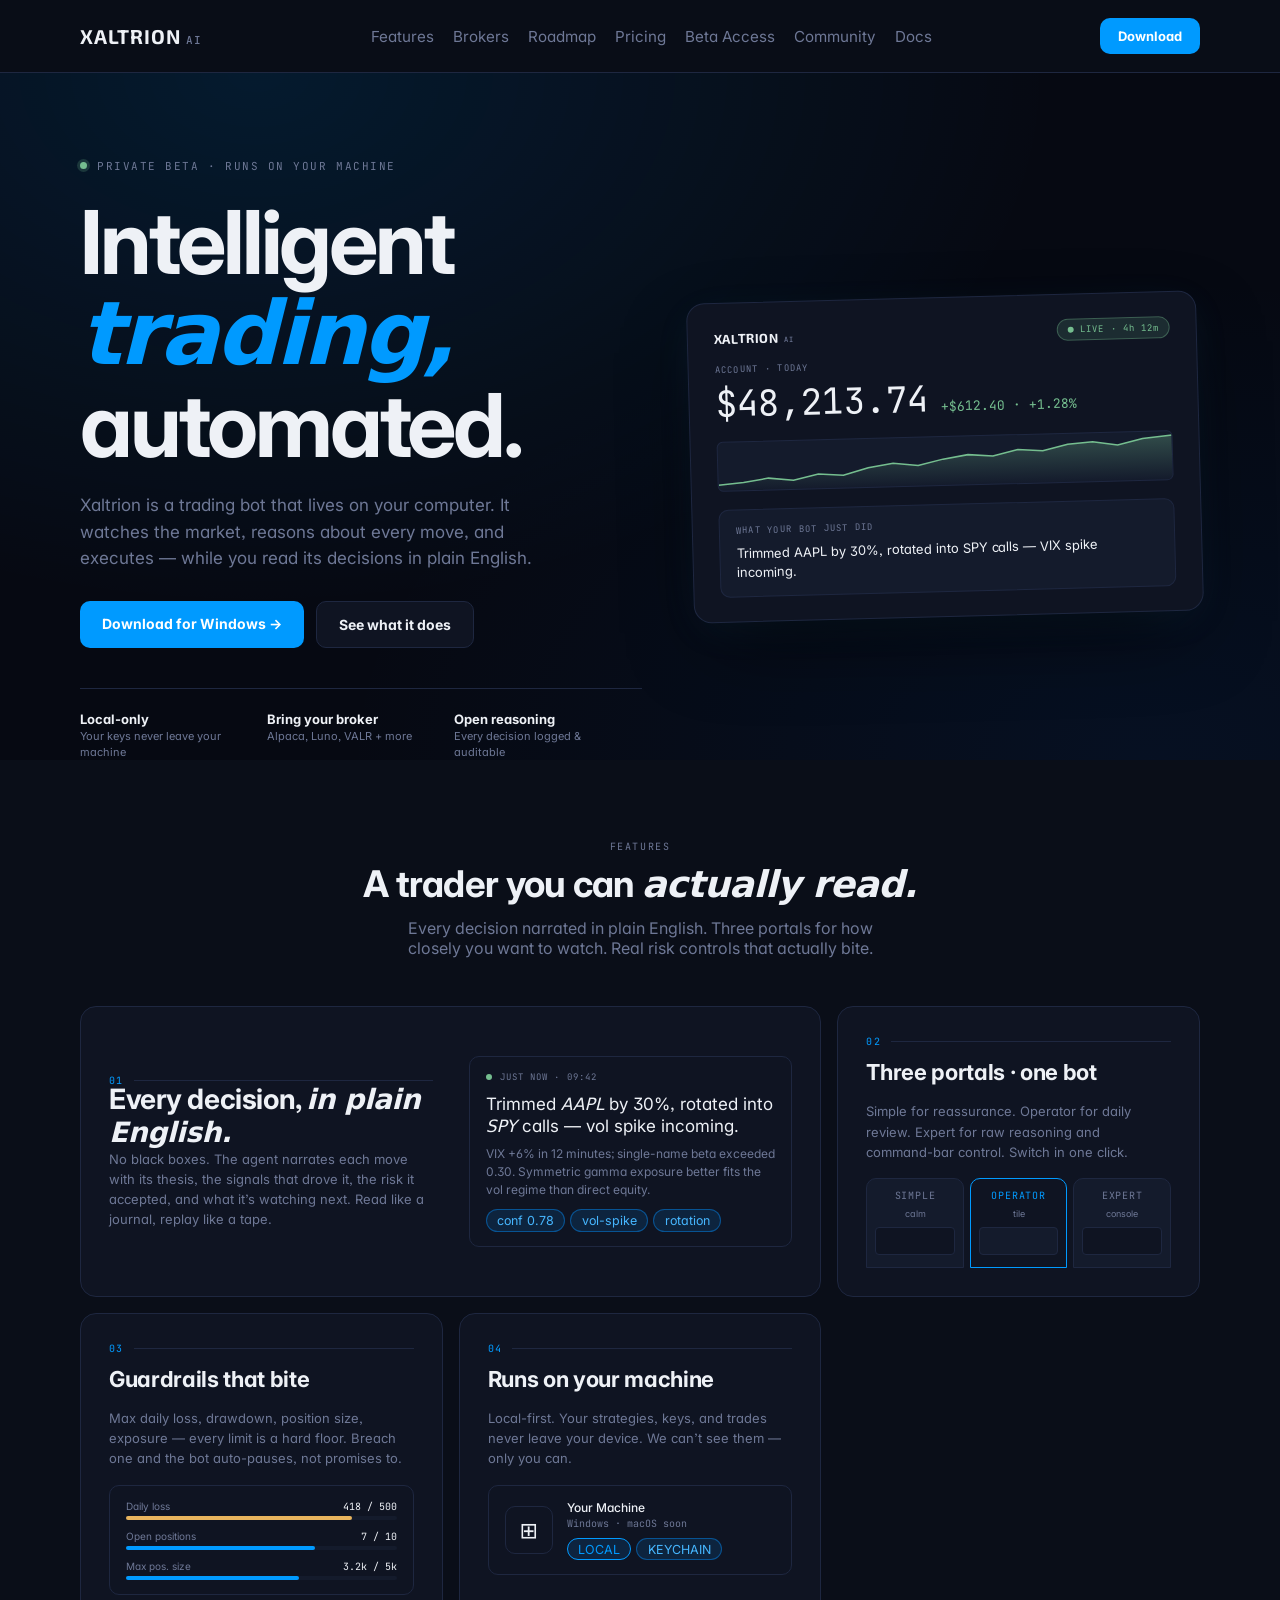
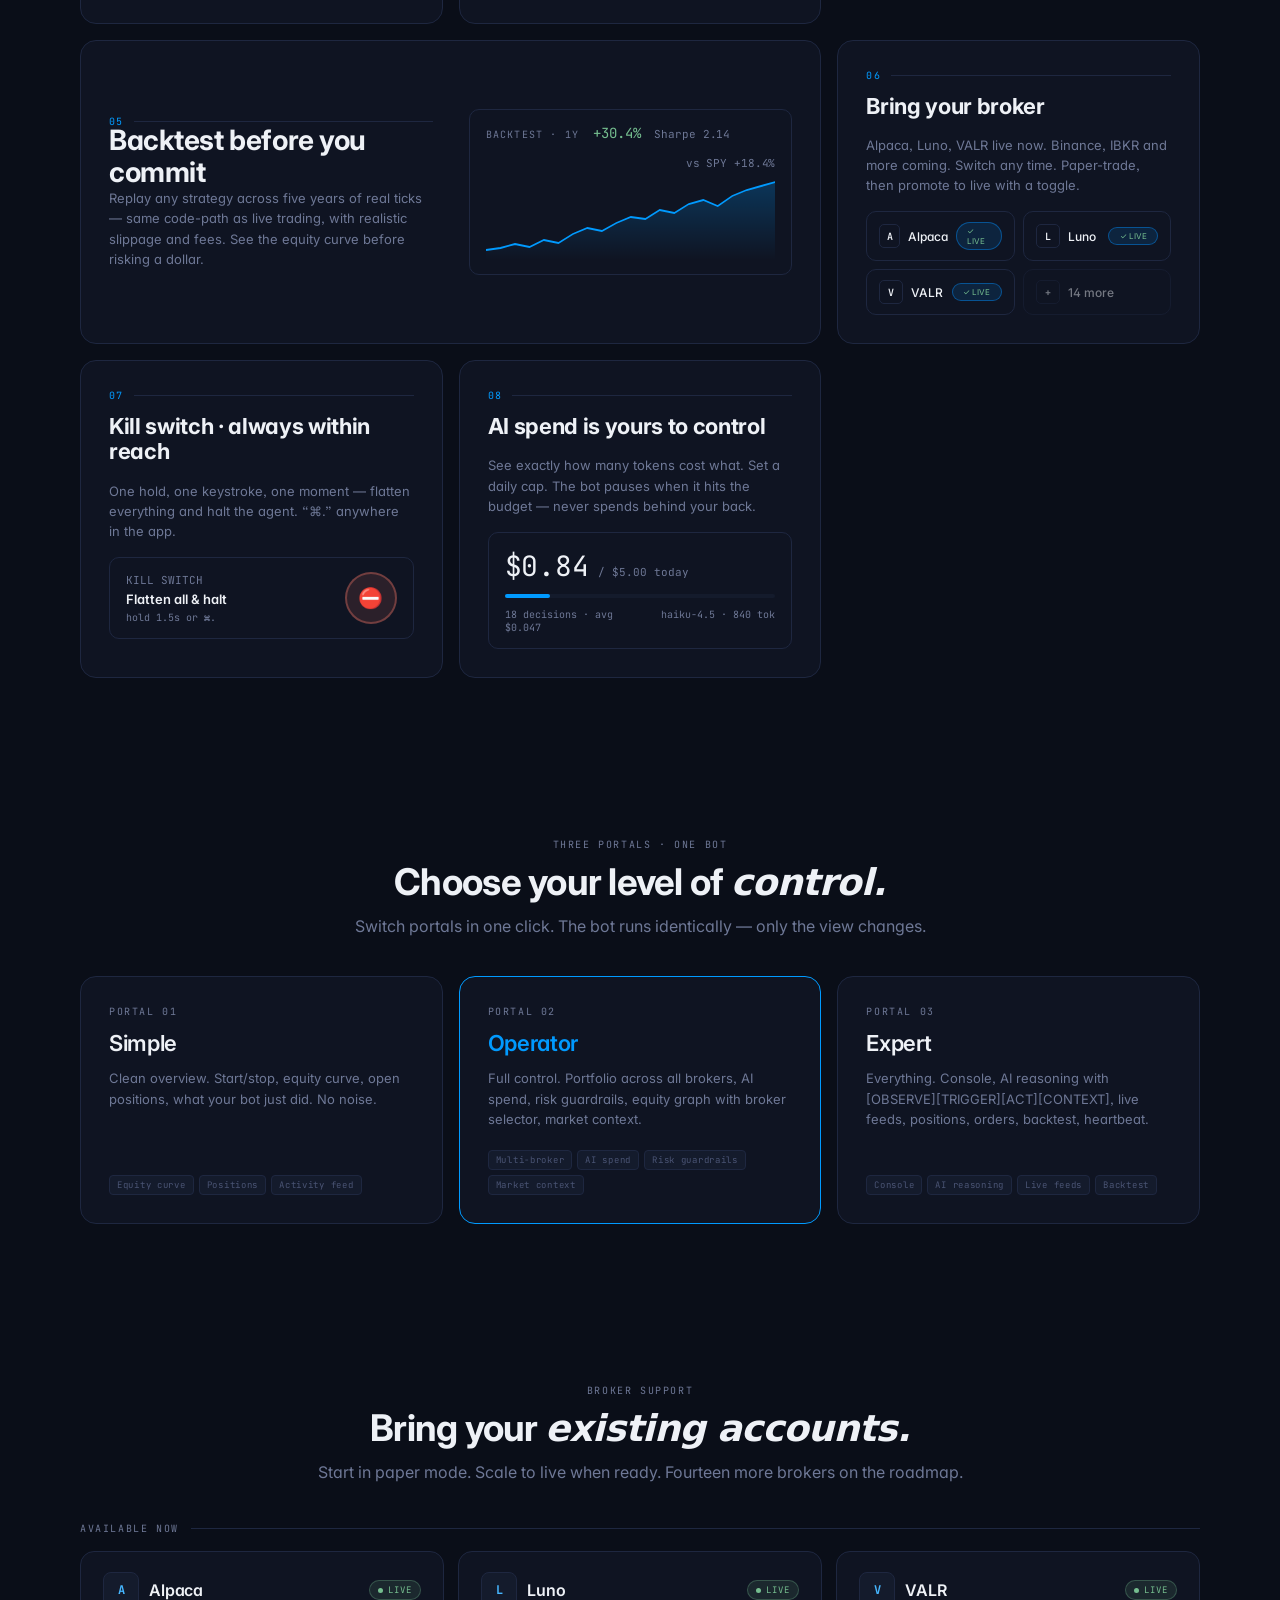
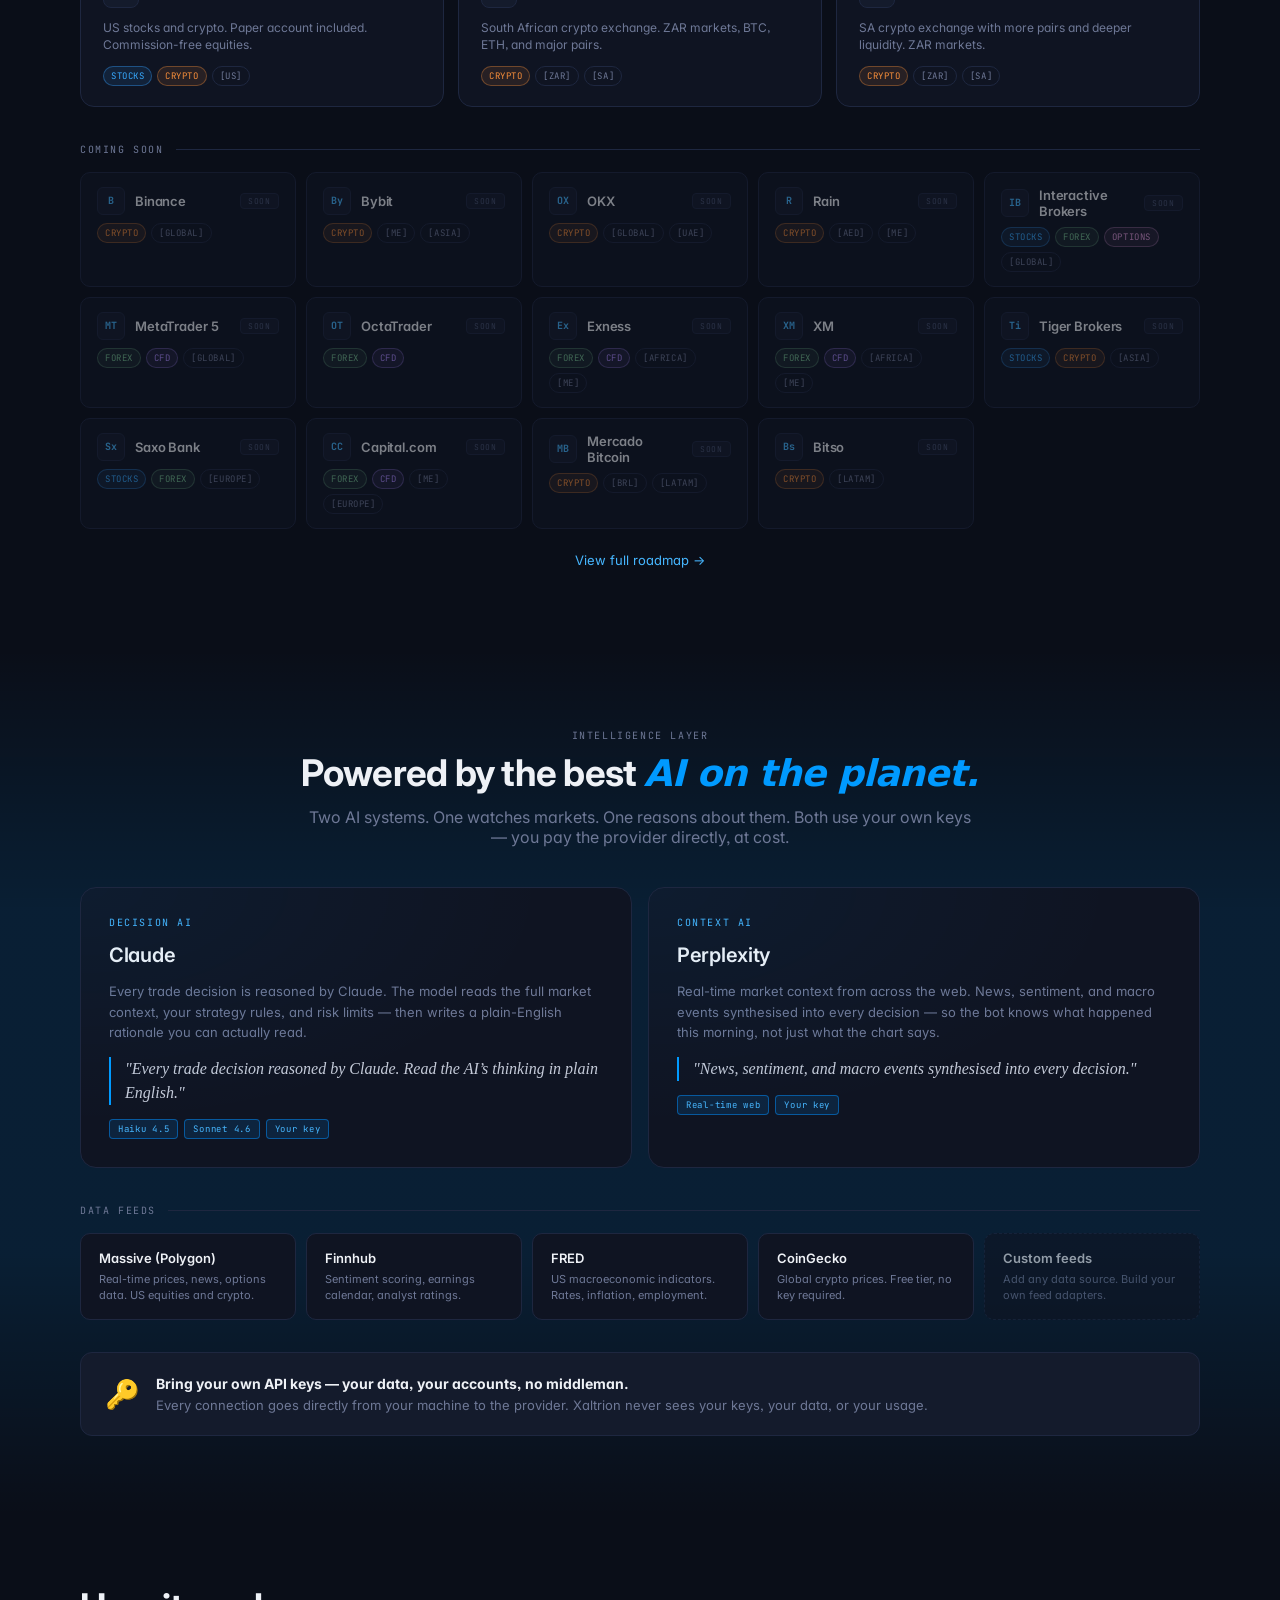
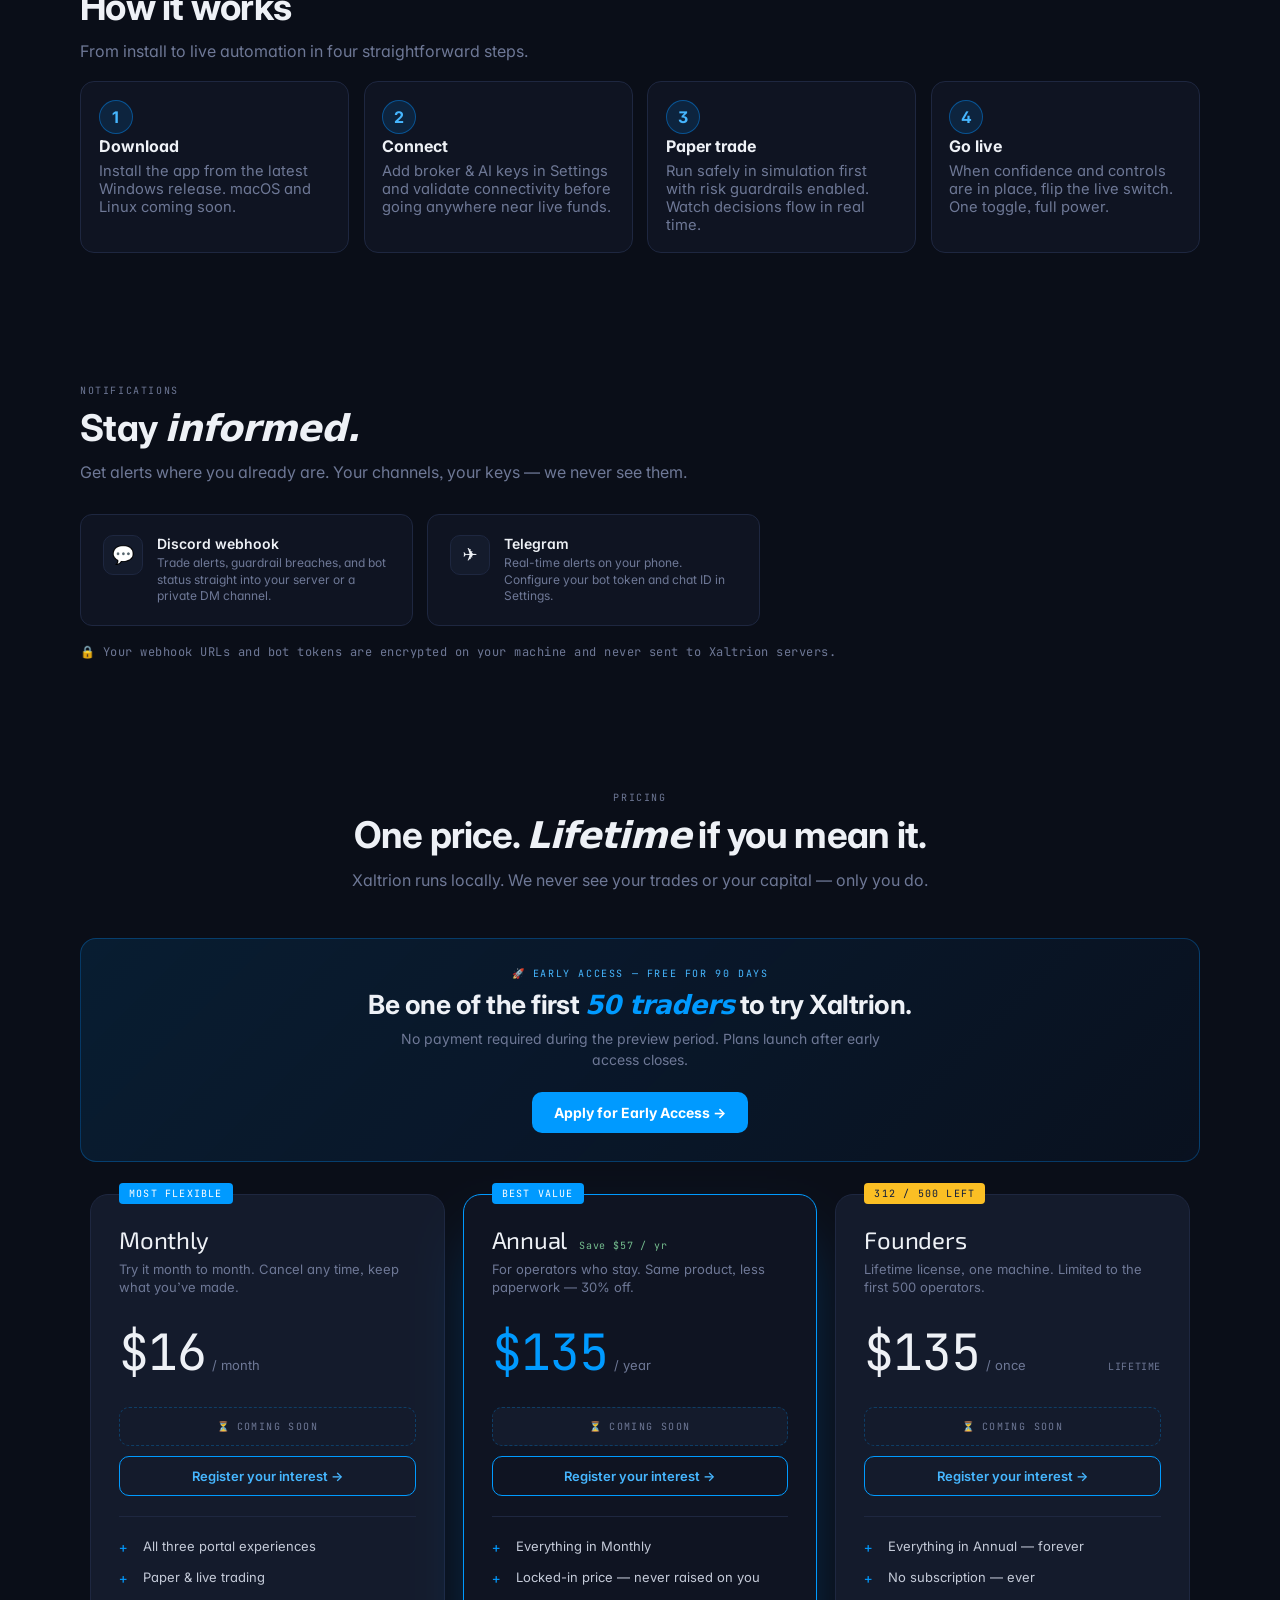
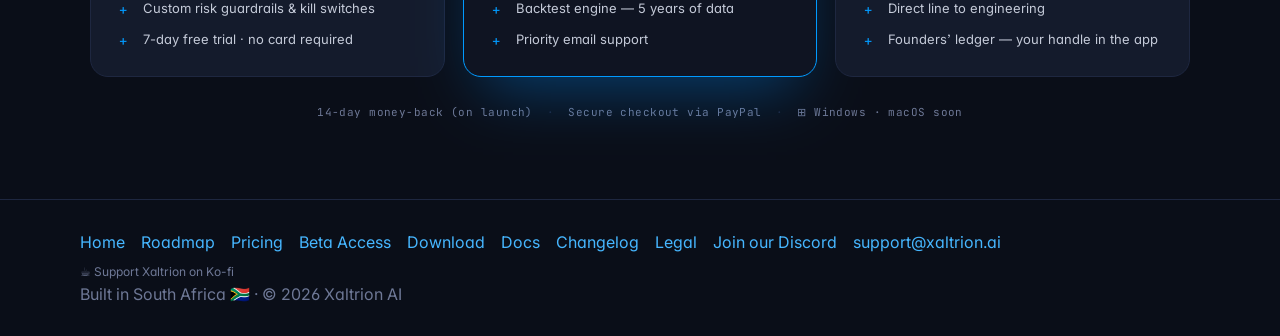
==== commit e28b9792: "feat(website): beta launch update — Goals 1-6 - Goal 1: beta.html — full early access signup form (n" ====
--- a/index.html
+++ b/index.html
@@ -27,15 +27,13 @@
       <ul class="nav-links">
         <li><a href="#features">Features</a></li>
         <li><a href="#brokers">Brokers</a></li>
-        <li><a href="#intelligence">Intelligence</a></li>
         <li><a href="roadmap.html">Roadmap</a></li>
         <li><a href="pricing.html">Pricing</a></li>
+        <li><a href="beta.html">Beta Access</a></li>
+        <li><a href="https://discord.gg/9XS5zF2MfJ" target="_blank" rel="noopener">Community</a></li>
         <li><a href="docs.html">Docs</a></li>
       </ul>
-      <div style="display:flex;align-items:center;gap:14px;">
-        <a class="cta cta-secondary" href="download.html" style="padding:10px 18px;font-size:13px">Download</a>
-        <a class="cta cta-primary" href="pricing.html" style="padding:10px 18px;font-size:13px">Start free trial</a>
-      </div>
+      <a class="cta cta-primary" href="download.html" style="padding:10px 18px;font-size:13px">Download</a>
     </div>
   </nav>
 
@@ -723,6 +721,15 @@
       <h2>One price. <em>Lifetime</em> if you mean it.</h2>
       <p class="sub">Xaltrion runs locally. We never see your trades or your capital &mdash; only you do.</p>
     </div>
+
+    <!-- Early access banner -->
+    <div class="early-access-banner" style="margin-bottom:32px">
+      <div class="early-access-banner__eyebrow">&#x1F680; Early Access &mdash; Free for 90 days</div>
+      <h2>Be one of the first <em>50 traders</em> to try Xaltrion.</h2>
+      <p>No payment required during the preview period. Plans launch after early access closes.</p>
+      <a class="cta cta-primary" href="beta.html" style="padding:12px 22px;font-size:14px">Apply for Early Access &rarr;</a>
+    </div>
+
     <div class="pc-grid">
       <div class="pc-card">
         <span class="pc-badge">Most flexible</span>
@@ -732,10 +739,8 @@
           <span class="x-mono">$16</span>
           <span class="pc-price-period">/ month</span>
         </div>
-        <a class="paypal-btn" href="pricing.html">
-          <span class="paypal-btn__logo"><span class="paypal-btn__logo--pp">Pay</span><span class="paypal-btn__logo--al">Pal</span></span>
-          <span class="paypal-btn__label">&middot; Buy now</span>
-        </a>
+        <div class="pc-coming-soon">&#x23F3;&ensp;Coming Soon</div>
+        <a class="btn-interest" href="pricing.html">Register your interest &rarr;</a>
         <div class="pc-sep"></div>
         <ul class="pc-features">
           <li>All three portal experiences</li>
@@ -752,10 +757,8 @@
           <span class="x-mono">$135</span>
           <span class="pc-price-period">/ year</span>
         </div>
-        <a class="paypal-btn" href="pricing.html">
-          <span class="paypal-btn__logo"><span class="paypal-btn__logo--pp">Pay</span><span class="paypal-btn__logo--al">Pal</span></span>
-          <span class="paypal-btn__label">&middot; Buy now</span>
-        </a>
+        <div class="pc-coming-soon">&#x23F3;&ensp;Coming Soon</div>
+        <a class="btn-interest" href="pricing.html">Register your interest &rarr;</a>
         <div class="pc-sep"></div>
         <ul class="pc-features">
           <li>Everything in Monthly</li>
@@ -773,10 +776,8 @@
           <span class="pc-price-period">/ once</span>
           <span class="pc-price-lifetime">LIFETIME</span>
         </div>
-        <a class="paypal-btn" href="pricing.html">
-          <span class="paypal-btn__logo"><span class="paypal-btn__logo--pp">Pay</span><span class="paypal-btn__logo--al">Pal</span></span>
-          <span class="paypal-btn__label">&middot; Buy now</span>
-        </a>
+        <div class="pc-coming-soon">&#x23F3;&ensp;Coming Soon</div>
+        <a class="btn-interest" href="pricing.html">Register your interest &rarr;</a>
         <div class="pc-sep"></div>
         <ul class="pc-features">
           <li>Everything in Annual &mdash; forever</li>
@@ -787,7 +788,7 @@
       </div>
     </div>
     <div class="pc-trust">
-      <span>14-day money-back</span>
+      <span>14-day money-back (on launch)</span>
       <span class="pc-trust-sep">&middot;</span>
       <span>Secure checkout via PayPal</span>
       <span class="pc-trust-sep">&middot;</span>
@@ -801,13 +802,18 @@
         <a href="index.html">Home</a>
         <a href="roadmap.html">Roadmap</a>
         <a href="pricing.html">Pricing</a>
+        <a href="beta.html">Beta Access</a>
         <a href="download.html">Download</a>
         <a href="docs.html">Docs</a>
         <a href="changelog.html">Changelog</a>
         <a href="legal.html">Legal</a>
+        <a href="https://discord.gg/9XS5zF2MfJ" target="_blank" rel="noopener">Join our Discord</a>
         <a href="mailto:support@xaltrion.ai">support@xaltrion.ai</a>
       </div>
-      <div class="muted">Built in South Africa &#x1F1FF;&#x1F1E6; &middot; &copy; 2026 Xaltrion AI</div>
+      <div style="margin-top:8px">
+        <a href="https://ko-fi.com/xaltrion" target="_blank" rel="noopener" style="font-size:12px;color:var(--text-3);text-decoration:none">&#x2615; Support Xaltrion on Ko-fi</a>
+      </div>
+      <div class="muted" style="margin-top:4px">Built in South Africa &#x1F1FF;&#x1F1E6; &middot; &copy; 2026 Xaltrion AI</div>
     </div>
   </footer>
 
--- a/assets/css/site.css
+++ b/assets/css/site.css
@@ -1224,6 +1224,353 @@
 .platform-badge__name { font-size: 13px; font-weight: 600; }
 .platform-badge__sub { font-family: var(--font-mono); font-size: 9px; letter-spacing: 0.08em; color: var(--text-3); }
 .platform-badge--available .platform-badge__sub { color: var(--gain); }
+
+/* ---------- BETA FORM PAGE ---------- */
+.beta-page-hdr {
+  padding: 4.5rem 0 0;
+  background: var(--ink-950, #0a0a0f);
+  background-image: radial-gradient(ellipse at 50% -10%, oklch(0.68 0.21 250 / 0.10) 0%, transparent 55%);
+  text-align: center;
+}
+.beta-page-hdr h1 { margin: 8px 0 0; font-size: clamp(1.8rem, 4vw, 2.8rem); letter-spacing: -0.025em; }
+.beta-page-hdr p { color: var(--text-3); max-width: 520px; margin: 12px auto 0; line-height: 1.55; }
+.beta-stats {
+  display: flex;
+  align-items: center;
+  justify-content: center;
+  gap: 28px;
+  flex-wrap: wrap;
+  padding: 20px 0;
+  border-top: 1px solid var(--hairline);
+  margin-top: 24px;
+}
+.beta-stat {
+  display: flex;
+  align-items: center;
+  gap: 8px;
+  font-family: var(--font-mono);
+  font-size: 11px;
+  letter-spacing: 0.10em;
+  color: var(--text-3);
+}
+.beta-stat--dot::before { content: ''; width: 6px; height: 6px; border-radius: 50%; background: var(--gain); flex-shrink: 0; }
+.beta-form-section { padding: 3rem 0 6rem; }
+.beta-form-card {
+  max-width: 660px;
+  margin: 0 auto;
+  background: var(--surface);
+  border: 1px solid var(--hairline);
+  border-radius: 18px;
+  padding: 40px 44px;
+}
+.beta-form-field { margin-bottom: 20px; }
+.beta-form-field > label {
+  display: block;
+  font-size: 13px;
+  font-weight: 600;
+  color: var(--text);
+  margin-bottom: 6px;
+}
+.beta-form-field .req { color: var(--accent); }
+.beta-form-field .hint { font-size: 11px; color: var(--text-3); display: block; margin-bottom: 7px; }
+.beta-input,
+.beta-select,
+.beta-textarea {
+  width: 100%;
+  background: var(--surface-soft);
+  border: 1px solid var(--hairline);
+  border-radius: var(--r-md);
+  padding: 10px 14px;
+  font-size: 14px;
+  font-family: var(--font-ui);
+  color: var(--text);
+  outline: none;
+  transition: border-color 0.15s;
+  box-sizing: border-box;
+  -webkit-appearance: none;
+}
+.beta-input:focus,
+.beta-select:focus,
+.beta-textarea:focus { border-color: var(--accent); }
+.beta-textarea { min-height: 100px; resize: vertical; line-height: 1.55; }
+.beta-select {
+  background-image: url("data:image/svg+xml,%3Csvg xmlns='http://www.w3.org/2000/svg' width='12' height='8'%3E%3Cpath d='M1 1l5 5 5-5' stroke='%236E7896' stroke-width='1.5' fill='none' stroke-linecap='round'/%3E%3C/svg%3E");
+  background-repeat: no-repeat;
+  background-position: right 14px center;
+  padding-right: 36px;
+  cursor: pointer;
+}
+.beta-check-grid {
+  display: grid;
+  grid-template-columns: 1fr 1fr;
+  gap: 8px;
+}
+.beta-check-label, .beta-radio-label {
+  display: flex;
+  align-items: center;
+  gap: 8px;
+  font-size: 13px;
+  color: var(--text-3);
+  cursor: pointer;
+  padding: 9px 12px;
+  background: var(--surface-soft);
+  border: 1px solid var(--hairline);
+  border-radius: var(--r-md);
+  transition: border-color 0.15s, color 0.15s;
+  line-height: 1.3;
+}
+.beta-check-label:hover, .beta-radio-label:hover { border-color: var(--accent); color: var(--text); }
+.beta-check-label input, .beta-radio-label input { accent-color: var(--accent); flex-shrink: 0; }
+.beta-radio-group { display: flex; flex-direction: column; gap: 8px; }
+.beta-tos-label {
+  display: flex;
+  align-items: flex-start;
+  gap: 10px;
+  font-size: 13px;
+  color: var(--text-3);
+  cursor: pointer;
+  line-height: 1.5;
+}
+.beta-tos-label input { accent-color: var(--accent); flex-shrink: 0; margin-top: 2px; }
+.beta-tos-label a { color: var(--accent-2); }
+.beta-form-row { display: grid; grid-template-columns: 1fr 1fr; gap: 16px; }
+.beta-sep { height: 1px; background: var(--hairline); margin: 24px 0; }
+.beta-submit-btn {
+  width: 100%;
+  padding: 14px 24px;
+  border: none;
+  border-radius: var(--r-md);
+  background: var(--accent);
+  color: #fff;
+  font-size: 15px;
+  font-weight: 700;
+  font-family: var(--font-ui);
+  cursor: pointer;
+  transition: opacity 0.15s;
+  letter-spacing: -0.01em;
+  margin-top: 8px;
+}
+.beta-submit-btn:hover:not(:disabled) { opacity: 0.88; }
+.beta-submit-btn:disabled { opacity: 0.45; cursor: not-allowed; }
+.beta-form-error {
+  margin-top: 14px;
+  padding: 12px 16px;
+  background: oklch(0.66 0.14 28 / 0.12);
+  border: 1px solid oklch(0.66 0.14 28 / 0.35);
+  border-radius: var(--r-md);
+  font-size: 13px;
+  color: oklch(0.82 0.10 28);
+  line-height: 1.4;
+}
+.beta-thank-you {
+  max-width: 560px;
+  margin: 3rem auto;
+  text-align: center;
+  padding: 48px 40px;
+  background: var(--surface);
+  border: 1px solid var(--hairline);
+  border-radius: 18px;
+}
+.beta-thank-you__icon { font-size: 44px; margin-bottom: 14px; }
+.beta-thank-you h2 { font-size: clamp(1.4rem, 3vw, 2rem); letter-spacing: -0.02em; margin: 0 0 12px; }
+.beta-thank-you p { color: var(--text-3); line-height: 1.6; font-size: 14px; max-width: 420px; margin: 0 auto; }
+.beta-thank-you .discord-cta {
+  display: inline-flex;
+  align-items: center;
+  gap: 8px;
+  margin-top: 22px;
+  padding: 12px 22px;
+  border-radius: var(--r-md);
+  background: #5865F2;
+  color: #fff;
+  text-decoration: none;
+  font-weight: 600;
+  font-size: 14px;
+  transition: opacity 0.15s;
+}
+.beta-thank-you .discord-cta:hover { opacity: 0.88; }
+
+/* ---------- EARLY ACCESS BANNER ---------- */
+.early-access-banner {
+  background: linear-gradient(135deg, oklch(0.68 0.21 250 / 0.11) 0%, oklch(0.52 0.21 254 / 0.04) 100%);
+  border: 1px solid oklch(0.68 0.21 250 / 0.28);
+  border-radius: 16px;
+  padding: 28px 32px;
+  text-align: center;
+  margin-bottom: 44px;
+}
+.early-access-banner__eyebrow {
+  font-family: var(--font-mono);
+  font-size: 10px;
+  letter-spacing: 0.16em;
+  text-transform: uppercase;
+  color: var(--accent-2);
+  margin-bottom: 8px;
+}
+.early-access-banner h2 {
+  font-size: clamp(1.2rem, 2.5vw, 1.65rem);
+  letter-spacing: -0.02em;
+  margin: 0 0 8px;
+  color: var(--text);
+}
+.early-access-banner h2 em { color: var(--accent); font-style: italic; }
+.early-access-banner p {
+  color: var(--text-3);
+  font-size: 14px;
+  margin: 0 auto 22px;
+  max-width: 480px;
+  line-height: 1.5;
+}
+
+/* ---------- PRICING — COMING SOON ---------- */
+.pc-coming-soon {
+  display: flex;
+  align-items: center;
+  justify-content: center;
+  gap: 8px;
+  padding: 12px 18px;
+  border-radius: var(--r-md);
+  background: var(--surface-soft);
+  border: 1px dashed oklch(0.68 0.21 250 / 0.28);
+  font-family: var(--font-mono);
+  font-size: 10px;
+  letter-spacing: 0.14em;
+  text-transform: uppercase;
+  color: var(--text-3);
+}
+.btn-interest {
+  display: flex;
+  align-items: center;
+  justify-content: center;
+  gap: 6px;
+  width: 100%;
+  padding: 11px 18px;
+  border-radius: var(--r-md);
+  background: transparent;
+  border: 1px solid var(--accent);
+  color: var(--accent-2);
+  font-size: 13px;
+  font-weight: 600;
+  cursor: pointer;
+  font-family: var(--font-ui);
+  text-decoration: none;
+  transition: background 0.15s;
+  margin-top: 10px;
+  letter-spacing: 0;
+}
+.btn-interest:hover { background: var(--accent-bg); }
+
+/* ---------- INTEREST MODAL ---------- */
+.x-modal-overlay {
+  position: fixed;
+  inset: 0;
+  background: rgba(0,0,0,0.78);
+  -webkit-backdrop-filter: blur(4px);
+  backdrop-filter: blur(4px);
+  display: flex;
+  align-items: center;
+  justify-content: center;
+  z-index: 200;
+  opacity: 0;
+  pointer-events: none;
+  transition: opacity 0.2s;
+  padding: 20px;
+}
+.x-modal-overlay.active { opacity: 1; pointer-events: all; }
+.x-modal {
+  background: var(--surface);
+  border: 1px solid var(--hairline);
+  border-radius: 18px;
+  padding: 32px;
+  width: min(460px, 100%);
+  position: relative;
+}
+.x-modal__close {
+  position: absolute;
+  top: 14px; right: 14px;
+  width: 28px; height: 28px;
+  border-radius: 50%;
+  background: var(--surface-soft);
+  border: 1px solid var(--hairline);
+  cursor: pointer;
+  display: flex;
+  align-items: center;
+  justify-content: center;
+  font-size: 14px;
+  color: var(--text-3);
+  transition: color 0.15s;
+  line-height: 1;
+}
+.x-modal__close:hover { color: var(--text); }
+.x-modal__eyebrow {
+  font-family: var(--font-mono);
+  font-size: 10px;
+  letter-spacing: 0.14em;
+  text-transform: uppercase;
+  color: var(--accent-2);
+  margin-bottom: 6px;
+}
+.x-modal h3 { font-size: 20px; letter-spacing: -0.015em; margin: 0 0 6px; color: var(--text); }
+.x-modal > p { font-size: 13px; color: var(--text-3); margin: 0 0 20px; line-height: 1.5; }
+.x-modal-field { margin-bottom: 14px; }
+.x-modal-field label { display: block; font-size: 12px; font-weight: 600; color: var(--text-3); margin-bottom: 5px; }
+.x-modal-input {
+  width: 100%;
+  background: var(--surface-soft);
+  border: 1px solid var(--hairline);
+  border-radius: var(--r-md);
+  padding: 9px 13px;
+  font-size: 14px;
+  font-family: var(--font-ui);
+  color: var(--text);
+  outline: none;
+  transition: border-color 0.15s;
+  box-sizing: border-box;
+  -webkit-appearance: none;
+}
+.x-modal-input:focus { border-color: var(--accent); }
+.x-modal-check {
+  display: flex;
+  align-items: flex-start;
+  gap: 9px;
+  font-size: 12px;
+  color: var(--text-3);
+  line-height: 1.45;
+  cursor: pointer;
+}
+.x-modal-check input { accent-color: var(--accent); flex-shrink: 0; margin-top: 2px; }
+.x-modal-submit {
+  width: 100%;
+  margin-top: 18px;
+  padding: 12px 18px;
+  border: none;
+  border-radius: var(--r-md);
+  background: var(--accent);
+  color: #fff;
+  font-size: 14px;
+  font-weight: 700;
+  font-family: var(--font-ui);
+  cursor: pointer;
+  transition: opacity 0.15s;
+}
+.x-modal-submit:hover:not(:disabled) { opacity: 0.88; }
+.x-modal-submit:disabled { opacity: 0.45; cursor: not-allowed; }
+.x-modal-success { text-align: center; padding: 12px 0; }
+.x-modal-success__icon { font-size: 36px; margin-bottom: 12px; }
+.x-modal-success h4 { font-size: 17px; margin: 0 0 8px; color: var(--text); }
+.x-modal-success p { font-size: 13px; color: var(--text-3); margin: 0 0 16px; line-height: 1.5; }
+.x-modal-done-btn {
+  padding: 9px 20px;
+  border-radius: var(--r-md);
+  border: 1px solid var(--hairline);
+  background: var(--surface-soft);
+  color: var(--text-3);
+  font-size: 13px;
+  font-family: var(--font-ui);
+  cursor: pointer;
+  transition: color 0.15s;
+}
+.x-modal-done-btn:hover { color: var(--text); }
 
 /* ---------- RESPONSIVE ---------- */
 @media (max-width: 780px) {
@@ -1242,4 +1589,11 @@
   .roadmap-items { grid-template-columns: repeat(auto-fill, minmax(160px, 1fr)); }
   .legal-tabs { flex-wrap: wrap; }
   .cl-areas { grid-template-columns: 1fr 1fr; }
-}
+  .beta-form-card { padding: 24px 20px; }
+  .early-access-banner { padding: 22px 20px; }
+}
+
+@media (max-width: 560px) {
+  .beta-form-row { grid-template-columns: 1fr; }
+  .beta-check-grid { grid-template-columns: 1fr; }
+}
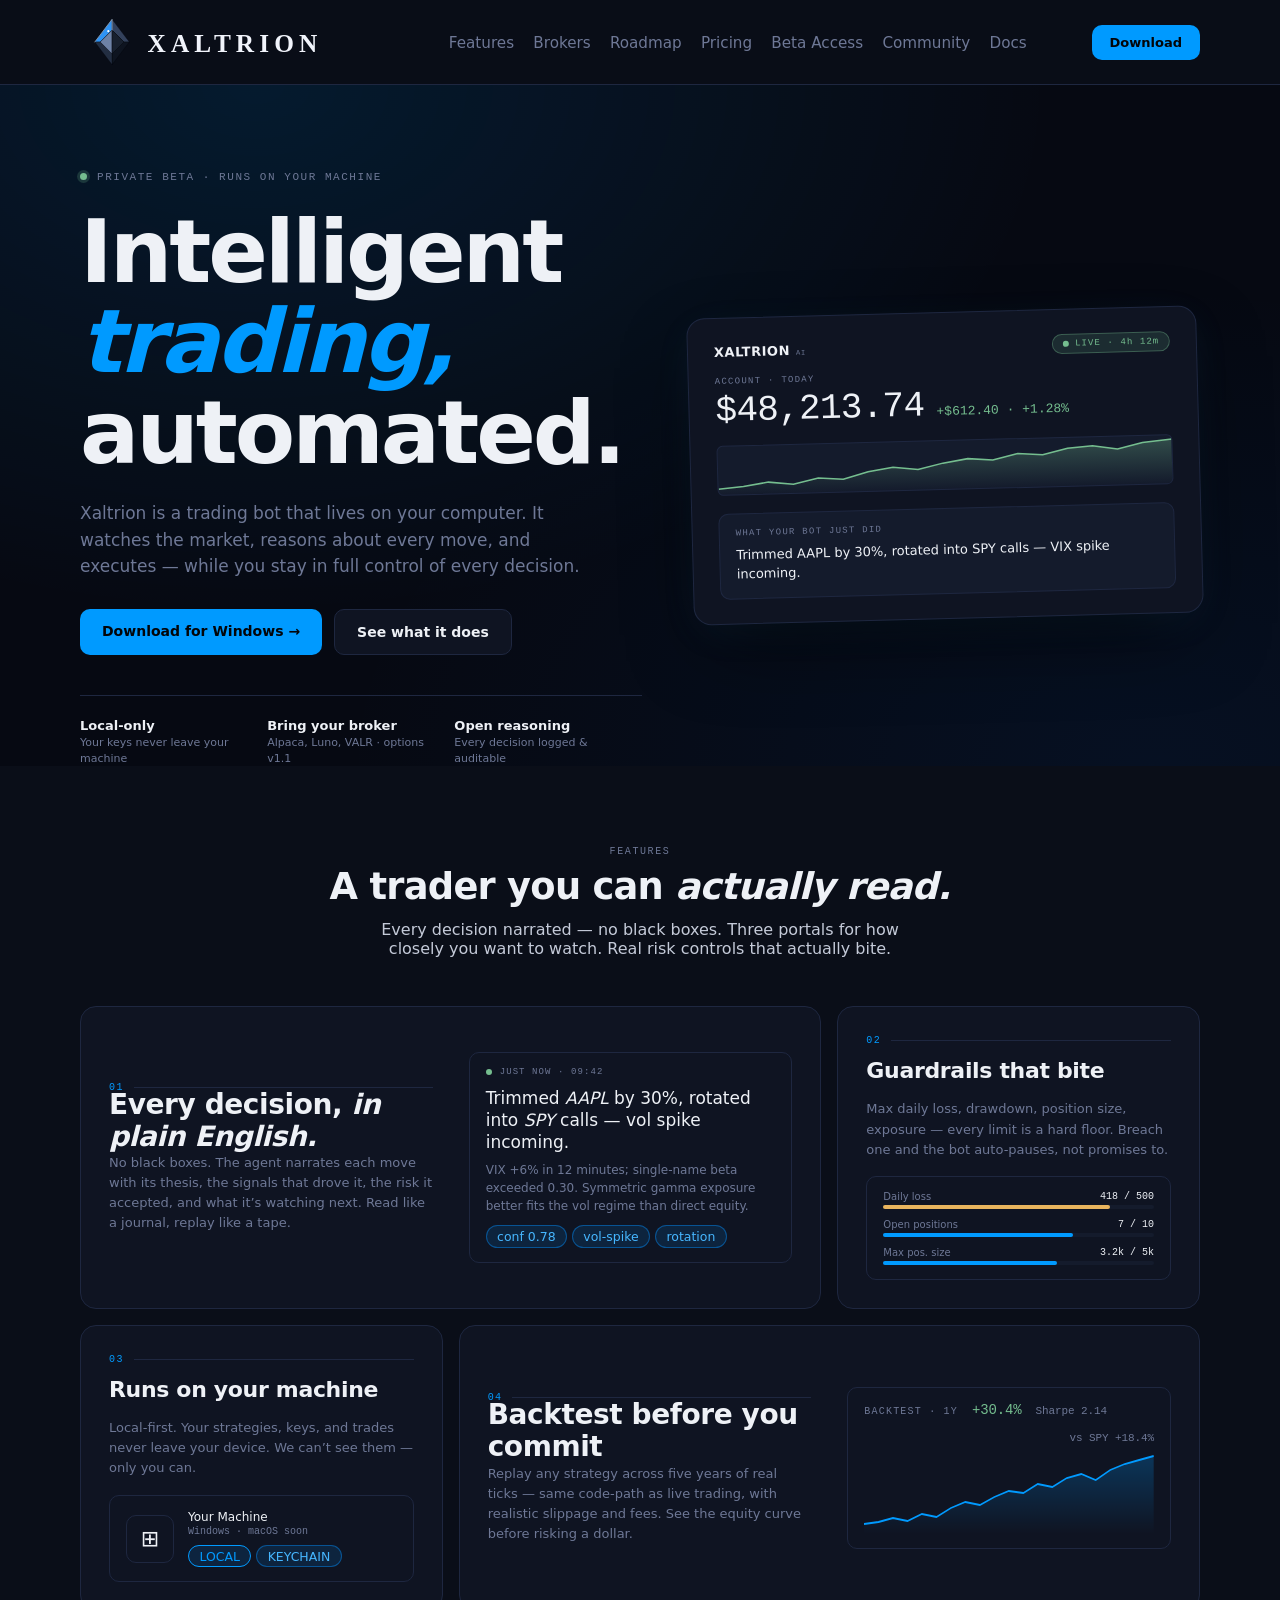
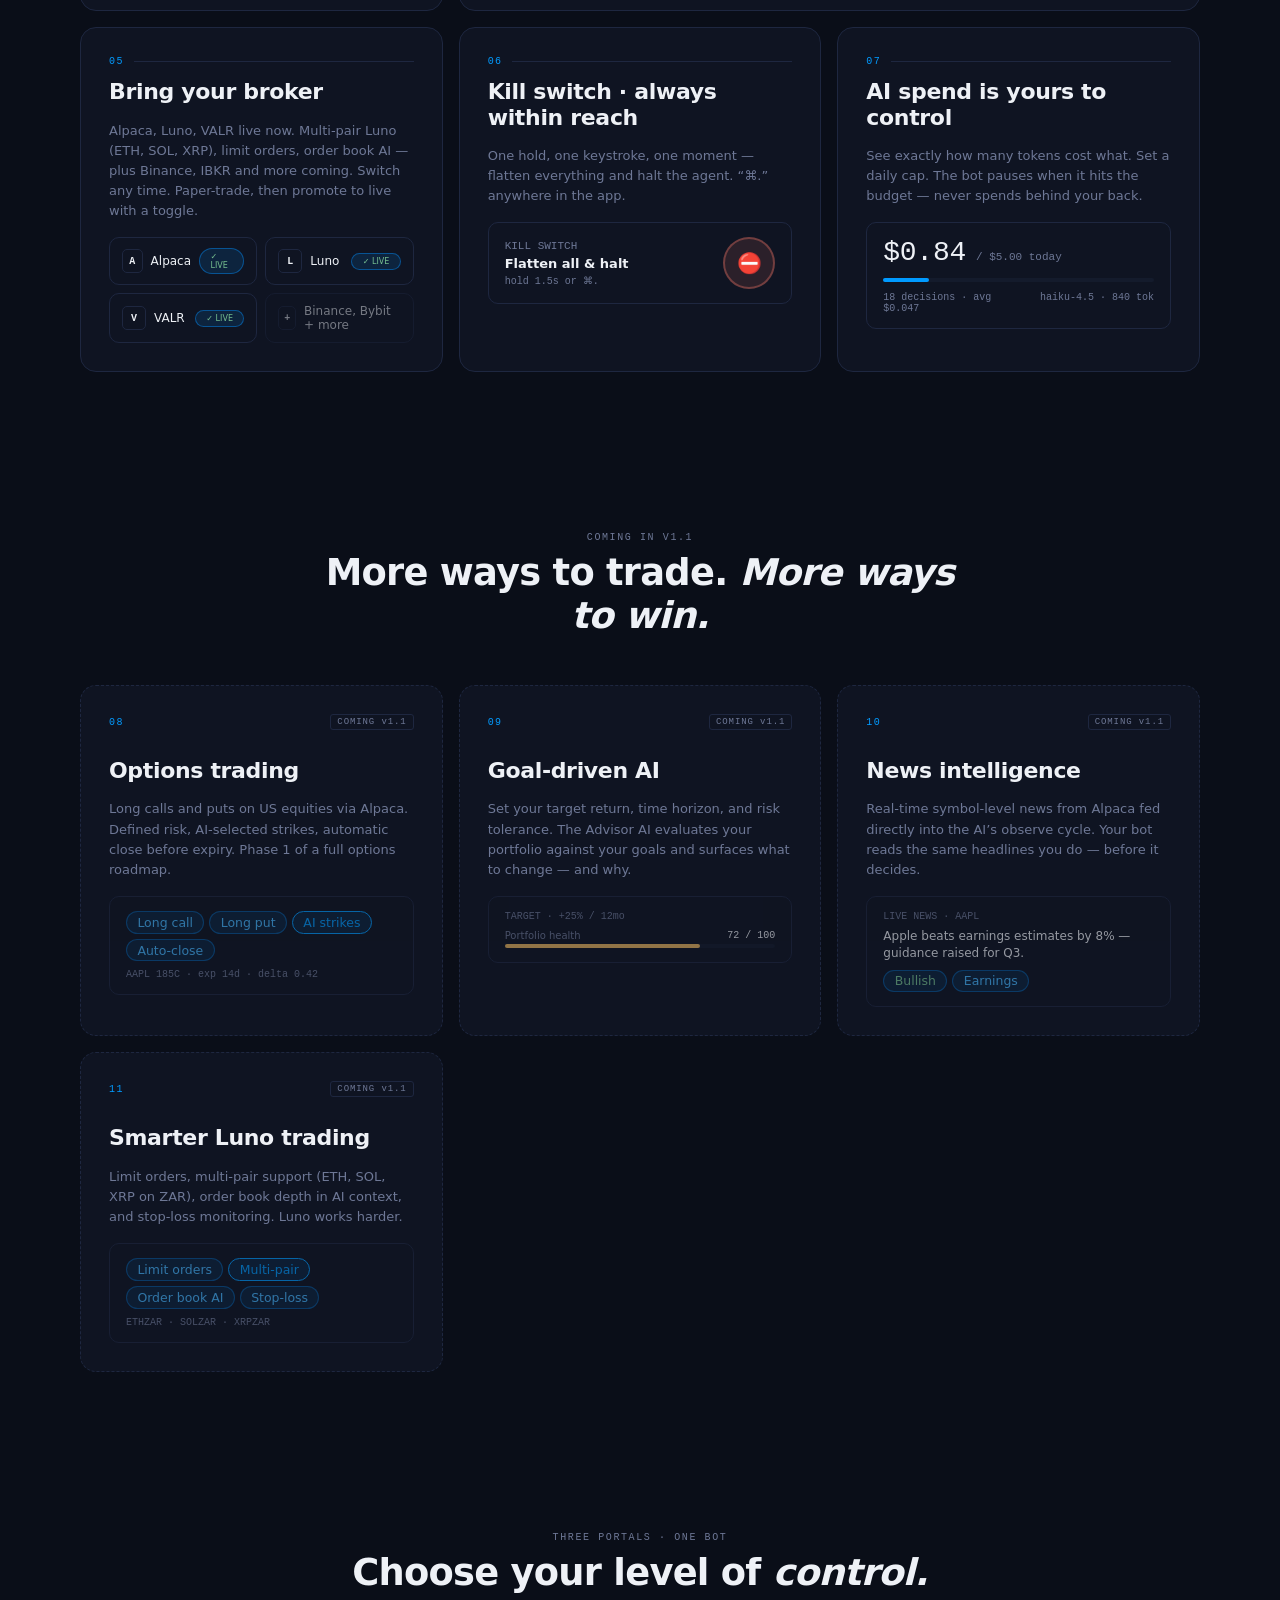
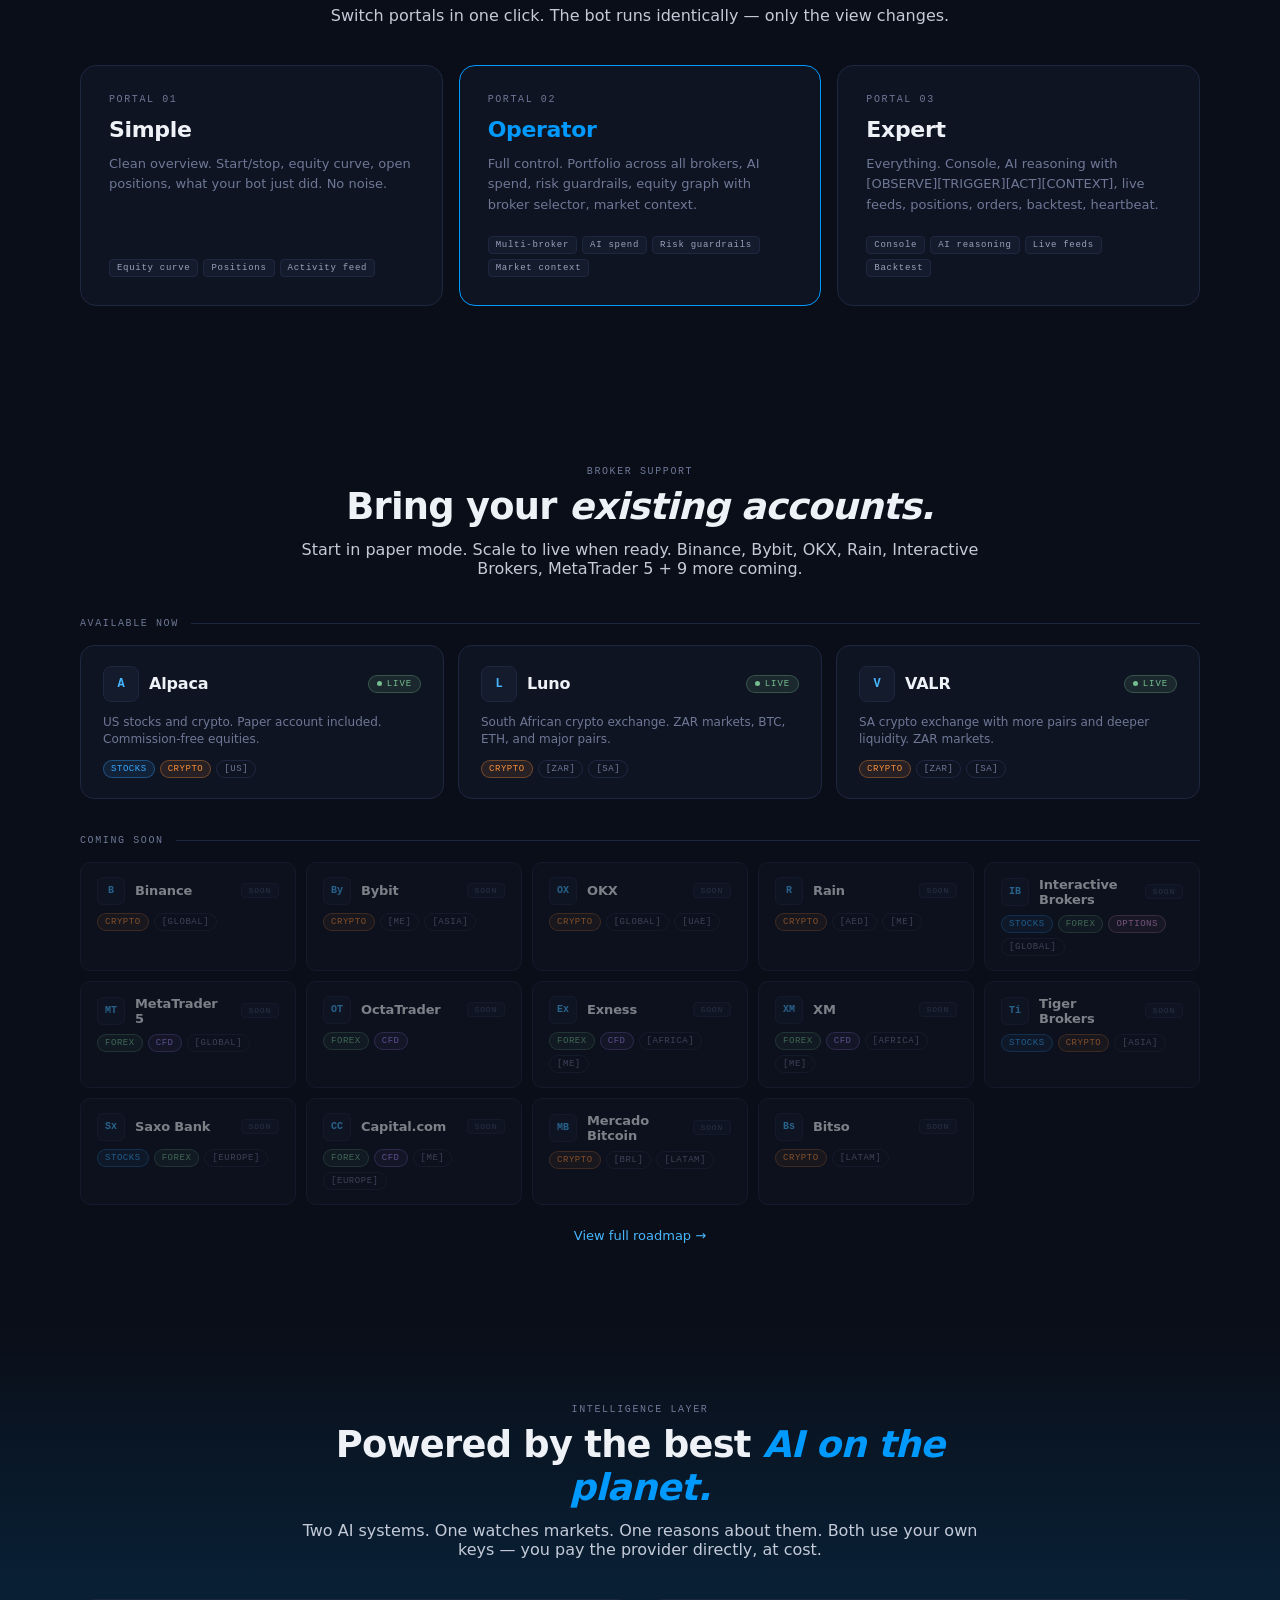
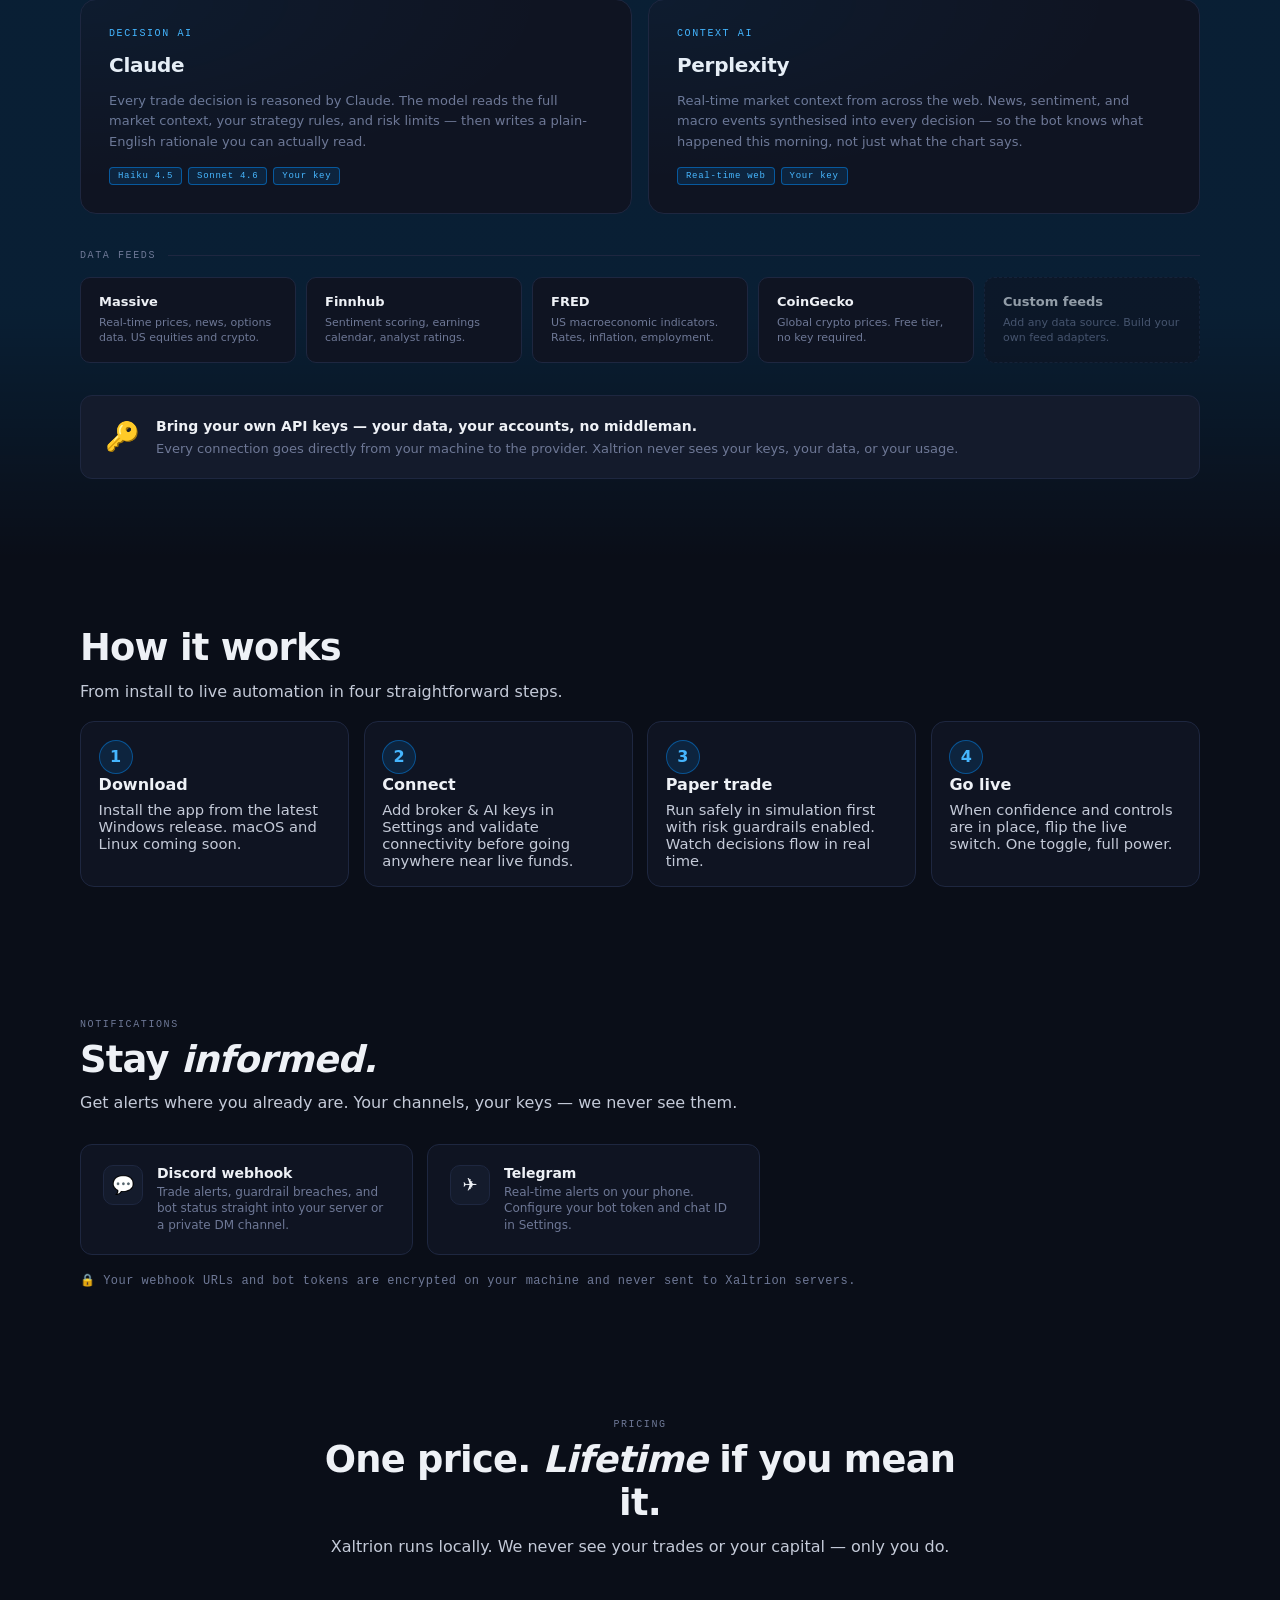
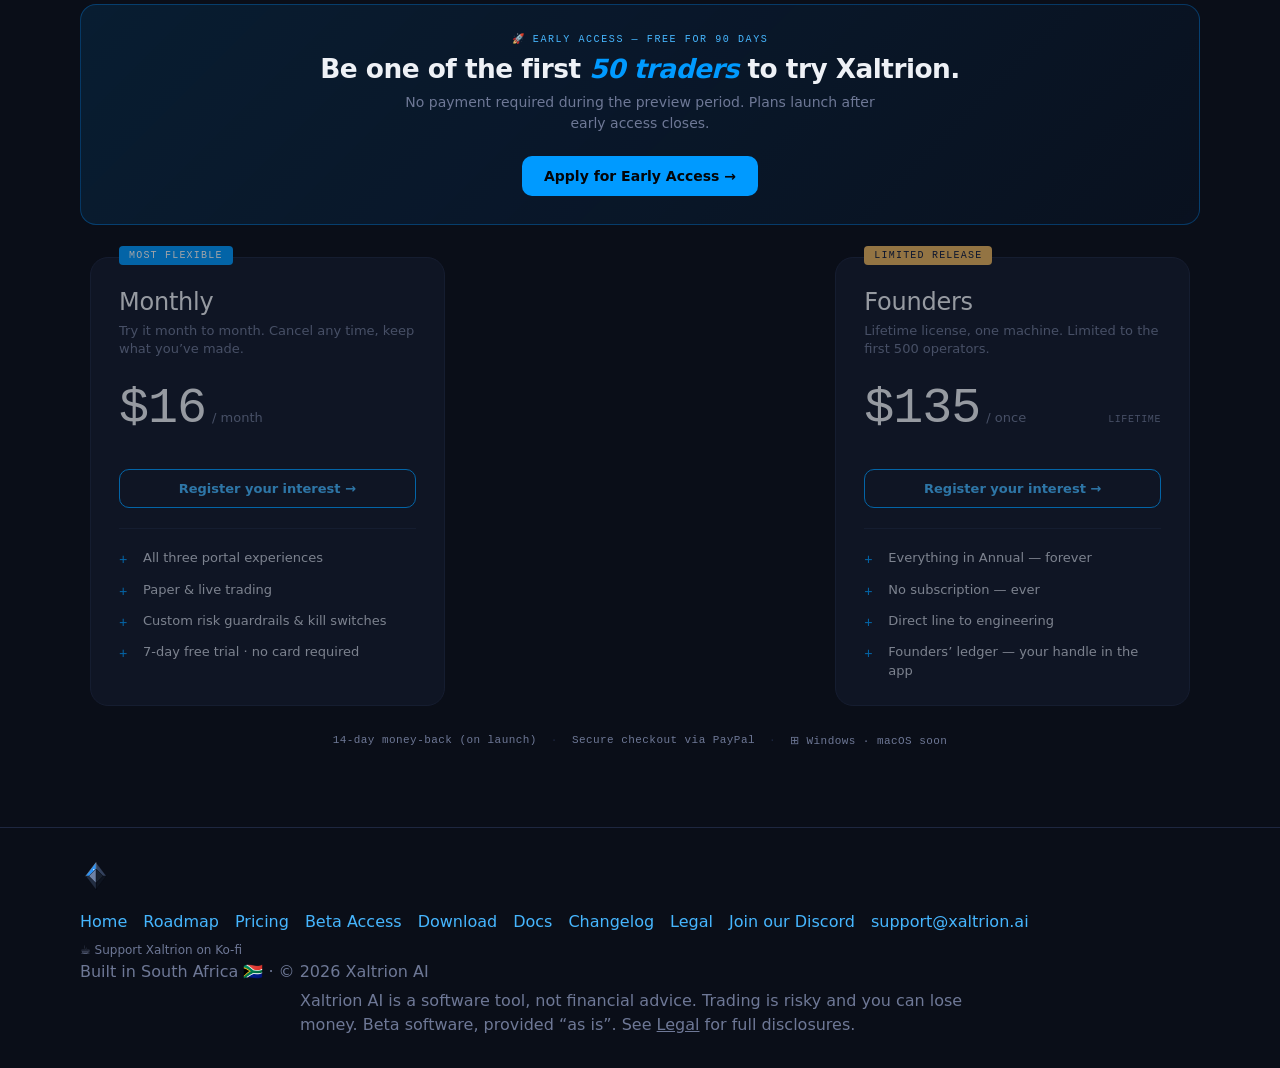
==== commit c9e3a20b: "Xaltrion AI website" ====
--- a/index.html
+++ b/index.html
@@ -4,15 +4,19 @@
 <head>
   <meta charset="UTF-8" />
   <meta name="viewport" content="width=device-width, initial-scale=1.0" />
-  <meta name="description" content="Xaltrion AI — a local-first trading bot that reasons about every move and executes while you read its decisions in plain English." />
+  <!-- Security headers: Referrer policy and CSP -->
+  <meta name="referrer" content="strict-origin-when-cross-origin" />
+  <meta http-equiv="content-security-policy" content="default-src 'self'; script-src 'self' 'unsafe-inline' https://cdn.crisp.chat https://client.crisp.chat; style-src 'self' 'unsafe-inline' https://fonts.googleapis.com https://client.crisp.chat; font-src 'self' https://fonts.gstatic.com https://client.crisp.chat data:; img-src 'self' data: https:; connect-src 'self' https://license.xaltrion.ai https://api.anthropic.com https://client.crisp.chat wss://client.relay.crisp.chat; frame-src https://client.crisp.chat https://go.crisp.chat" />
+  <meta name="description" content="Xaltrion AI — a local-first trading bot that reasons about every move and executes while you stay in full control of every decision." />
   <title>Xaltrion AI — Intelligent trading, automated.</title>
   <meta property="og:title" content="Xaltrion AI — Intelligent trading, automated." />
-  <meta property="og:description" content="A trading bot that lives on your computer. It watches the market, reasons about every move, and executes — while you read its decisions in plain English." />
+  <meta property="og:description" content="A trading bot that lives on your computer. It watches the market, reasons about every move, and executes — while you stay in full control of every decision." />
   <meta property="og:image" content="https://xaltrion.ai/assets/img/brand/mark-512.png" />
   <meta property="og:url" content="https://xaltrion.ai/" />
   <meta name="twitter:card" content="summary_large_image" />
 
-  <link rel="icon" type="image/png" sizes="32x32" href="assets/img/brand/mark-32.png" />
+    <link rel="icon" type="image/svg+xml" href="assets/img/brand/xaltrion-favicon.svg">
+  <link rel="icon" type="image/png" sizes="32x32" href="assets/img/brand/mark-32.png">
   <link rel="apple-touch-icon" sizes="180x180" href="assets/img/brand/mark-180.png" />
   <link rel="preconnect" href="https://fonts.googleapis.com" />
   <link rel="preconnect" href="https://fonts.gstatic.com" crossorigin />
@@ -23,10 +27,10 @@
 <body>
   <nav>
     <div class="container nav-row">
-      <a class="x-logotype" href="index.html" aria-label="Xaltrion home">XALTRION<span class="co">AI</span></a>
+      <a class="nav-logo" href="index.html" aria-label="Xaltrion home"><img src="assets/img/brand/xaltrion-lockup-horizontal.svg?v=20260605b" alt="Xaltrion"></a>
       <ul class="nav-links">
         <li><a href="#features">Features</a></li>
-        <li><a href="#brokers">Brokers</a></li>
+        <li><a href="brokers.html">Brokers</a></li>
         <li><a href="roadmap.html">Roadmap</a></li>
         <li><a href="pricing.html">Pricing</a></li>
         <li><a href="beta.html">Beta Access</a></li>
@@ -49,7 +53,7 @@
         <p class="ws-hero__body">
           Xaltrion is a trading bot that lives on your computer.
           It watches the market, reasons about every move, and executes &mdash;
-          while you read its decisions in plain English.
+          while you stay in full control of every decision.
         </p>
         <div class="ws-hero__ctas">
           <a class="cta cta-primary" href="download.html" style="padding:14px 22px;font-size:14px">Download for Windows &rarr;</a>
@@ -62,7 +66,7 @@
           </div>
           <div class="ws-hero__trust-item">
             <strong>Bring your broker</strong>
-            <span>Alpaca, Luno, VALR + more</span>
+            <span>Alpaca, Luno, VALR &middot; options v1.1</span>
           </div>
           <div class="ws-hero__trust-item">
             <strong>Open reasoning</strong>
@@ -114,7 +118,7 @@
       <div class="ws-features__hdr">
         <div class="x-eyebrow" style="margin-bottom:8px">Features</div>
         <h2>A trader you can <em>actually read.</em></h2>
-        <p class="sub">Every decision narrated in plain English. Three portals for how closely you want to watch. Real risk controls that actually bite.</p>
+        <p class="sub">Every decision narrated — no black boxes. Three portals for how closely you want to watch. Real risk controls that actually bite.</p>
       </div>
 
       <div class="ft-grid">
@@ -146,35 +150,9 @@
           </div>
         </div>
 
-        <!-- 02 — Three portals -->
+        <!-- 02 — Guardrails -->
         <div class="ft-tile">
           <div class="ft-tile__idx">02</div>
-          <h3 class="ft-tile__name">Three portals &middot; one bot</h3>
-          <p class="ft-tile__blurb">Simple for reassurance. Operator for daily review. Expert for raw reasoning and command-bar control. Switch in one click.</p>
-          <div class="ft-tile__art">
-            <div style="display:grid;grid-template-columns:1fr 1fr 1fr;gap:6px">
-              <div style="background:var(--surface-soft,var(--ink-850));border:1px solid var(--hairline);border-radius:10px 10px 0 0;padding:10px 8px 12px;text-align:center">
-                <div style="font-family:var(--font-mono);font-size:10px;letter-spacing:0.08em;color:var(--text-3)">SIMPLE</div>
-                <div style="margin-top:6px;font-size:9px;color:var(--text-3)">calm</div>
-                <div style="margin-top:8px;height:28px;background:var(--surface);border-radius:4px;border:1px solid var(--hairline)"></div>
-              </div>
-              <div style="background:var(--surface);border:1px solid var(--accent);border-radius:10px 10px 0 0;padding:10px 8px 12px;text-align:center">
-                <div style="font-family:var(--font-mono);font-size:10px;letter-spacing:0.08em;color:var(--accent)">OPERATOR</div>
-                <div style="margin-top:6px;font-size:9px;color:var(--text-3)">tile</div>
-                <div style="margin-top:8px;height:28px;background:var(--surface-soft);border-radius:4px;border:1px solid var(--hairline)"></div>
-              </div>
-              <div style="background:var(--surface-soft,var(--ink-850));border:1px solid var(--hairline);border-radius:10px 10px 0 0;padding:10px 8px 12px;text-align:center">
-                <div style="font-family:var(--font-mono);font-size:10px;letter-spacing:0.08em;color:var(--text-3)">EXPERT</div>
-                <div style="margin-top:6px;font-size:9px;color:var(--text-3)">console</div>
-                <div style="margin-top:8px;height:28px;background:var(--surface);border-radius:4px;border:1px solid var(--hairline)"></div>
-              </div>
-            </div>
-          </div>
-        </div>
-
-        <!-- 03 — Guardrails -->
-        <div class="ft-tile">
-          <div class="ft-tile__idx">03</div>
           <h3 class="ft-tile__name">Guardrails that bite</h3>
           <p class="ft-tile__blurb">Max daily loss, drawdown, position size, exposure &mdash; every limit is a hard floor. Breach one and the bot auto-pauses, not promises to.</p>
           <div class="ft-tile__art">
@@ -197,7 +175,7 @@
 
         <!-- 04 — Local-first -->
         <div class="ft-tile">
-          <div class="ft-tile__idx">04</div>
+          <div class="ft-tile__idx">03</div>
           <h3 class="ft-tile__name">Runs on your machine</h3>
           <p class="ft-tile__blurb">Local-first. Your strategies, keys, and trades never leave your device. We can&rsquo;t see them &mdash; only you can.</p>
           <div class="ft-tile__art">
@@ -218,7 +196,7 @@
         <!-- 05 — Full-width: backtest -->
         <div class="ft-tile ft-tile--full">
           <div class="ft-tile__body">
-            <div class="ft-tile__idx">05</div>
+            <div class="ft-tile__idx">04</div>
             <h3 class="ft-tile__name">Backtest before you commit</h3>
             <p class="ft-tile__blurb">Replay any strategy across five years of real ticks &mdash; same code-path as live trading, with realistic slippage and fees. See the equity curve before risking a dollar.</p>
           </div>
@@ -248,9 +226,9 @@
 
         <!-- 06 — Broker -->
         <div class="ft-tile">
-          <div class="ft-tile__idx">06</div>
+          <div class="ft-tile__idx">05</div>
           <h3 class="ft-tile__name">Bring your broker</h3>
-          <p class="ft-tile__blurb">Alpaca, Luno, VALR live now. Binance, IBKR and more coming. Switch any time. Paper-trade, then promote to live with a toggle.</p>
+          <p class="ft-tile__blurb">Alpaca, Luno, VALR live now. Multi-pair Luno (ETH, SOL, XRP), limit orders, order book AI — plus Binance, IBKR and more coming. Switch any time. Paper-trade, then promote to live with a toggle.</p>
           <div class="ft-tile__art">
             <div class="ft-art-row">
               <div class="ft-art-card" style="display:flex;align-items:center;gap:8px;padding:10px 12px">
@@ -270,7 +248,7 @@
               </div>
               <div class="ft-art-card" style="display:flex;align-items:center;gap:8px;padding:10px 12px;opacity:0.45">
                 <div style="width:24px;height:24px;border-radius:5px;background:var(--surface);border:1px solid var(--hairline);display:flex;align-items:center;justify-content:center;font-family:var(--font-mono);font-size:10px;font-weight:600">+</div>
-                <span style="font-size:12px;font-weight:500">14 more</span>
+                <span style="font-size:12px;font-weight:500">Binance, Bybit + more</span>
               </div>
             </div>
           </div>
@@ -278,7 +256,7 @@
 
         <!-- 07 — Kill switch -->
         <div class="ft-tile">
-          <div class="ft-tile__idx">07</div>
+          <div class="ft-tile__idx">06</div>
           <h3 class="ft-tile__name">Kill switch &middot; always within reach</h3>
           <p class="ft-tile__blurb">One hold, one keystroke, one moment &mdash; flatten everything and halt the agent. &ldquo;&#x2318;.&rdquo; anywhere in the app.</p>
           <div class="ft-tile__art">
@@ -295,7 +273,7 @@
 
         <!-- 08 — AI spend -->
         <div class="ft-tile">
-          <div class="ft-tile__idx">08</div>
+          <div class="ft-tile__idx">07</div>
           <h3 class="ft-tile__name">AI spend is yours to control</h3>
           <p class="ft-tile__blurb">See exactly how many tokens cost what. Set a daily cap. The bot pauses when it hits the budget &mdash; never spends behind your back.</p>
           <div class="ft-tile__art">
@@ -311,6 +289,98 @@
                 <div>18 decisions &middot; avg $0.047</div>
                 <div style="text-align:right">haiku-4.5 &middot; 840 tok</div>
               </div>
+            </div>
+          </div>
+        </div>
+      </div>
+    </div>
+  </section>
+
+  <!-- ═══ COMING IN v1.1 ═══════════════════════════════════════════════════ -->
+  <section class="ws-features" id="coming-soon">
+    <div class="container">
+      <div class="ws-features__hdr">
+        <div class="x-eyebrow" style="margin-bottom:8px">Coming in v1.1</div>
+        <h2>More ways to trade. <em>More ways to win.</em></h2>
+      </div>
+      <div class="ft-grid">
+        <!-- 09 — Options trading -->
+        <div class="ft-tile" style="border-style:dashed">
+          <div style="display:flex;align-items:center;justify-content:space-between;margin-bottom:12px">
+            <div class="ft-tile__idx" style="margin-bottom:0">08</div>
+            <span style="font-family:var(--font-mono);font-size:9px;letter-spacing:0.10em;color:var(--text-3);border:1px solid var(--hairline);border-radius:3px;padding:2px 6px">COMING v1.1</span>
+          </div>
+          <h3 class="ft-tile__name">Options trading</h3>
+          <p class="ft-tile__blurb">Long calls and puts on US equities via Alpaca. Defined risk, AI-selected strikes, automatic close before expiry. Phase 1 of a full options roadmap.</p>
+          <div class="ft-tile__art">
+            <div class="ft-art-card" style="opacity:0.6">
+              <div style="display:flex;gap:5px;flex-wrap:wrap">
+                <span class="tag">Long call</span>
+                <span class="tag">Long put</span>
+                <span class="tag" style="color:var(--accent);border-color:var(--accent)">AI strikes</span>
+                <span class="tag">Auto-close</span>
+              </div>
+              <div style="font-family:var(--font-mono);font-size:10px;color:var(--text-3);margin-top:8px">AAPL 185C &middot; exp 14d &middot; delta 0.42</div>
+            </div>
+          </div>
+        </div>
+
+        <!-- 10 — Goal-driven AI -->
+        <div class="ft-tile" style="border-style:dashed">
+          <div style="display:flex;align-items:center;justify-content:space-between;margin-bottom:12px">
+            <div class="ft-tile__idx" style="margin-bottom:0">09</div>
+            <span style="font-family:var(--font-mono);font-size:9px;letter-spacing:0.10em;color:var(--text-3);border:1px solid var(--hairline);border-radius:3px;padding:2px 6px">COMING v1.1</span>
+          </div>
+          <h3 class="ft-tile__name">Goal-driven AI</h3>
+          <p class="ft-tile__blurb">Set your target return, time horizon, and risk tolerance. The Advisor AI evaluates your portfolio against your goals and surfaces what to change &mdash; and why.</p>
+          <div class="ft-tile__art">
+            <div class="ft-art-card" style="opacity:0.6">
+              <div style="font-family:var(--font-mono);font-size:10px;color:var(--text-3);margin-bottom:8px">TARGET &middot; +25% / 12mo</div>
+              <div class="ft-gbar">
+                <div class="ft-gbar__label"><span>Portfolio health</span><span>72 / 100</span></div>
+                <div class="ft-gbar__track"><div class="ft-gbar__fill" style="width:72%;background:var(--status-warn)"></div></div>
+              </div>
+            </div>
+          </div>
+        </div>
+
+        <!-- 11 — News intelligence -->
+        <div class="ft-tile" style="border-style:dashed">
+          <div style="display:flex;align-items:center;justify-content:space-between;margin-bottom:12px">
+            <div class="ft-tile__idx" style="margin-bottom:0">10</div>
+            <span style="font-family:var(--font-mono);font-size:9px;letter-spacing:0.10em;color:var(--text-3);border:1px solid var(--hairline);border-radius:3px;padding:2px 6px">COMING v1.1</span>
+          </div>
+          <h3 class="ft-tile__name">News intelligence</h3>
+          <p class="ft-tile__blurb">Real-time symbol-level news from Alpaca fed directly into the AI&rsquo;s observe cycle. Your bot reads the same headlines you do &mdash; before it decides.</p>
+          <div class="ft-tile__art">
+            <div class="ft-art-card" style="opacity:0.6">
+              <div style="font-family:var(--font-mono);font-size:10px;color:var(--text-3);margin-bottom:6px">LIVE NEWS &middot; AAPL</div>
+              <div style="font-size:12px;line-height:1.4">Apple beats earnings estimates by 8% &mdash; guidance raised for Q3.</div>
+              <div style="display:flex;gap:5px;margin-top:8px">
+                <span class="tag" style="color:var(--gain)">Bullish</span>
+                <span class="tag">Earnings</span>
+              </div>
+            </div>
+          </div>
+        </div>
+
+        <!-- 12 — Smarter Luno trading -->
+        <div class="ft-tile" style="border-style:dashed">
+          <div style="display:flex;align-items:center;justify-content:space-between;margin-bottom:12px">
+            <div class="ft-tile__idx" style="margin-bottom:0">11</div>
+            <span style="font-family:var(--font-mono);font-size:9px;letter-spacing:0.10em;color:var(--text-3);border:1px solid var(--hairline);border-radius:3px;padding:2px 6px">COMING v1.1</span>
+          </div>
+          <h3 class="ft-tile__name">Smarter Luno trading</h3>
+          <p class="ft-tile__blurb">Limit orders, multi-pair support (ETH, SOL, XRP on ZAR), order book depth in AI context, and stop-loss monitoring. Luno works harder.</p>
+          <div class="ft-tile__art">
+            <div class="ft-art-card" style="opacity:0.6">
+              <div style="display:flex;gap:5px;flex-wrap:wrap">
+                <span class="tag">Limit orders</span>
+                <span class="tag" style="color:var(--accent);border-color:var(--accent)">Multi-pair</span>
+                <span class="tag">Order book AI</span>
+                <span class="tag">Stop-loss</span>
+              </div>
+              <div style="font-family:var(--font-mono);font-size:10px;color:var(--text-3);margin-top:8px">ETHZAR &middot; SOLZAR &middot; XRPZAR</div>
             </div>
           </div>
         </div>
@@ -369,7 +439,7 @@
       <div class="ws-section-hdr">
         <div class="x-eyebrow" style="margin-bottom:8px">Broker support</div>
         <h2>Bring your <em>existing accounts.</em></h2>
-        <p class="sub">Start in paper mode. Scale to live when ready. Fourteen more brokers on the roadmap.</p>
+        <p class="sub">Start in paper mode. Scale to live when ready. Binance, Bybit, OKX, Rain, Interactive Brokers, MetaTrader 5 + 9 more coming.</p>
       </div>
 
       <!-- Available now -->
@@ -609,7 +679,6 @@
           <div class="intel-card__eyebrow">Decision AI</div>
           <div class="intel-card__name">Claude</div>
           <p class="intel-card__blurb">Every trade decision is reasoned by Claude. The model reads the full market context, your strategy rules, and risk limits &mdash; then writes a plain-English rationale you can actually read.</p>
-          <blockquote class="intel-card__quote">"Every trade decision reasoned by Claude. Read the AI&rsquo;s thinking in plain English."</blockquote>
           <div class="intel-card__model-tags">
             <span class="intel-card__model-tag">Haiku 4.5</span>
             <span class="intel-card__model-tag">Sonnet 4.6</span>
@@ -620,7 +689,6 @@
           <div class="intel-card__eyebrow">Context AI</div>
           <div class="intel-card__name">Perplexity</div>
           <p class="intel-card__blurb">Real-time market context from across the web. News, sentiment, and macro events synthesised into every decision &mdash; so the bot knows what happened this morning, not just what the chart says.</p>
-          <blockquote class="intel-card__quote">"News, sentiment, and macro events synthesised into every decision."</blockquote>
           <div class="intel-card__model-tags">
             <span class="intel-card__model-tag">Real-time web</span>
             <span class="intel-card__model-tag">Your key</span>
@@ -631,7 +699,7 @@
       <div class="broker-subsection-label" style="margin-top:36px;margin-bottom:16px">Data feeds</div>
       <div class="feeds-grid">
         <div class="feed-card">
-          <div class="feed-card__name">Massive (Polygon)</div>
+          <div class="feed-card__name">Massive</div>
           <div class="feed-card__desc">Real-time prices, news, options data. US equities and crypto.</div>
         </div>
         <div class="feed-card">
@@ -730,7 +798,7 @@
       <a class="cta cta-primary" href="beta.html" style="padding:12px 22px;font-size:14px">Apply for Early Access &rarr;</a>
     </div>
 
-    <div class="pc-grid">
+    <div class="pc-grid pc-grid--preview">
       <div class="pc-card">
         <span class="pc-badge">Most flexible</span>
         <div class="pc-tier">Monthly</div>
@@ -751,10 +819,10 @@
       </div>
       <div class="pc-card pc-card--featured">
         <span class="pc-badge">Best value</span>
-        <div class="pc-tier">Annual <span class="pc-badge-note">Save $57 / yr</span></div>
-        <p class="pc-blurb">For operators who stay. Same product, less paperwork &mdash; 30% off.</p>
+        <div class="pc-tier">Annual <span class="pc-badge-note">Save $93 / yr</span></div>
+        <p class="pc-blurb">For operators who stay. Lower annual cost with full feature access.</p>
         <div class="pc-price-row">
-          <span class="x-mono">$135</span>
+          <span class="x-mono">$99</span>
           <span class="pc-price-period">/ year</span>
         </div>
         <div class="pc-coming-soon">&#x23F3;&ensp;Coming Soon</div>
@@ -768,7 +836,7 @@
         </ul>
       </div>
       <div class="pc-card">
-        <span class="pc-badge pc-badge--warn">312 / 500 left</span>
+        <span class="pc-badge pc-badge--warn">Limited release</span>
         <div class="pc-tier">Founders</div>
         <p class="pc-blurb">Lifetime license, one machine. Limited to the first 500 operators.</p>
         <div class="pc-price-row">
@@ -798,6 +866,9 @@
 
   <footer>
     <div class="container">
+      <div class="footer-logo">
+        <a href="index.html" aria-label="Xaltrion home"><img src="assets/img/brand/xaltrion-crystal.svg" alt="Xaltrion" height="32"></a>
+      </div>
       <div class="footer-links">
         <a href="index.html">Home</a>
         <a href="roadmap.html">Roadmap</a>
@@ -814,6 +885,7 @@
         <a href="https://ko-fi.com/xaltrion" target="_blank" rel="noopener" style="font-size:12px;color:var(--text-3);text-decoration:none">&#x2615; Support Xaltrion on Ko-fi</a>
       </div>
       <div class="muted" style="margin-top:4px">Built in South Africa &#x1F1FF;&#x1F1E6; &middot; &copy; 2026 Xaltrion AI</div>
+      <div class="muted" style="margin-top:8px;max-width:680px;margin-left:auto;margin-right:auto;line-height:1.5">Xaltrion AI is a software tool, not financial advice. Trading is risky and you can lose money. Beta software, provided &ldquo;as is&rdquo;. See <a href="legal.html" style="color:inherit;text-decoration:underline">Legal</a> for full disclosures.</div>
     </div>
   </footer>
 
--- a/assets/css/site.css
+++ b/assets/css/site.css
@@ -44,7 +44,7 @@
   display: flex;
   align-items: center;
   justify-content: space-between;
-  min-height: 72px;
+  min-height: 84px;
 }
 .nav-links,
 .links {
@@ -62,6 +62,91 @@
 }
 .nav-links a:hover,
 .links a:hover { color: var(--text); }
+
+/* === Mobile menu (WEB-001) === */
+.nav-burger { display: none; }
+@media (max-width: 780px) {
+  .nav-burger {
+    display: flex;
+    flex-direction: column;
+    gap: 4px;
+    justify-content: center;
+    align-items: center;
+    width: 44px;
+    height: 44px;
+    margin-left: auto;
+    margin-right: 8px;
+    background: var(--surface);
+    border: 1px solid var(--hairline);
+    border-radius: 8px;
+    cursor: pointer;
+  }
+
+  .nav-burger span {
+    width: 18px;
+    height: 2px;
+    background: var(--text-2);
+    border-radius: 2px;
+    transition: transform .2s ease, opacity .2s ease;
+  }
+
+  .nav-burger[aria-expanded="true"] span:nth-child(1) { transform: translateY(6px) rotate(45deg); }
+  .nav-burger[aria-expanded="true"] span:nth-child(2) { opacity: 0; }
+  .nav-burger[aria-expanded="true"] span:nth-child(3) { transform: translateY(-6px) rotate(-45deg); }
+}
+
+.mobile-menu {
+  position: fixed;
+  inset: 56px 0 0;
+  z-index: 90;
+  background: var(--ink-950);
+  padding: 24px 20px 32px;
+  display: flex;
+  flex-direction: column;
+  transform: translateY(-8px);
+  opacity: 0;
+  pointer-events: none;
+  transition: opacity .2s ease, transform .2s ease;
+}
+
+.mobile-menu.open { opacity: 1; transform: none; pointer-events: auto; }
+
+.mobile-menu__links {
+  display: flex;
+  flex-direction: column;
+}
+
+.mobile-menu__links a {
+  font-size: 19px;
+  color: var(--text);
+  text-decoration: none;
+  padding: 15px 0;
+  border-bottom: 1px solid var(--hairline);
+}
+
+.mobile-menu__cta {
+  margin-top: auto;
+  text-align: center;
+  padding: 14px;
+}
+
+@media (min-width: 781px) {
+  .mobile-menu { display: none; }
+}
+
+/* ---------- NAV LOGO ---------- */
+.nav-logo img {
+  height: 76px;
+  width: auto;
+  max-width: 400px;
+  display: block;
+}
+@media (max-width: 768px) {
+  .nav-logo img { height: 52px; }
+}
+
+/* ---------- FOOTER LOGO ---------- */
+.footer-logo { margin-bottom: 16px; }
 
 /* ---------- LOGOTYPE COMPONENT ---------- */
 .x-logotype {
@@ -105,7 +190,7 @@
 .cta-primary,
 .btn-primary {
   background: var(--accent);
-  color: #fff;
+  color: var(--ink-1000);
 }
 .cta-secondary,
 .btn-secondary {
@@ -150,7 +235,7 @@
   font-size: clamp(1.4rem, 3vw, 2.3rem);
   letter-spacing: -.02em;
 }
-.sub { color: var(--text-3); margin: 0; }
+.sub { color: var(--text-2); margin: 0; }
 
 /* ---------- CARDS / PILLS ---------- */
 .cards {
@@ -166,7 +251,7 @@
   padding: 1.1rem;
 }
 .card h3 { margin: .1rem 0 .4rem; font-size: 1rem; }
-.card p { margin: 0; color: var(--text-3); font-size: .92rem; }
+.card p { margin: 0; color: var(--text-2); font-size: .92rem; }
 
 .featured { box-shadow: 0 0 0 1px var(--accent); }
 
@@ -795,7 +880,7 @@
   border-radius: var(--r-xs);
   background: var(--surface-soft);
   border: 1px solid var(--hairline);
-  color: var(--text-4);
+  color: var(--ink-300);
 }
 
 /* ---------- NOTIFICATIONS SECTION ---------- */
@@ -875,7 +960,7 @@
   background: var(--accent);
   color: #fff;
 }
-.pc-badge--warn { background: #FBBF24; color: #0e1b3d; }
+.pc-badge--warn { background: var(--status-warn); color: #0e1b3d; }
 .pc-tier {
   font-size: 24px;
   letter-spacing: -0.01em;
@@ -969,6 +1054,9 @@
 }
 .pc-trust-sep { color: var(--hairline); }
 
+.pc-grid--preview { opacity: .62; }
+.pc-grid--preview .pc-coming-soon { display: none; }
+
 /* ---------- PRICING PAGE HEADER ---------- */
 .ws-pricing-page-hdr {
   padding: 4.5rem 0 0;
@@ -1018,7 +1106,7 @@
 .roadmap-phase-num--p1 { background: oklch(0.74 0.10 155 / 0.18); color: var(--gain); border: 1px solid oklch(0.74 0.10 155 / 0.30); }
 .roadmap-phase-num--p2 { background: oklch(0.80 0.12 78 / 0.18); color: var(--status-warn); border: 1px solid oklch(0.80 0.12 78 / 0.30); }
 .roadmap-phase-num--p3 { background: var(--surface-soft); color: var(--text-3); border: 1px solid var(--hairline); }
-.roadmap-phase-num--p4 { background: transparent; color: var(--text-4); border: 1px solid var(--hairline); }
+.roadmap-phase-num--p4 { background: transparent; color: var(--ink-300); border: 1px solid var(--hairline); }
 .roadmap-phase-title {
   font-size: 20px;
   font-weight: 600;
@@ -1571,6 +1659,25 @@
   transition: color 0.15s;
 }
 .x-modal-done-btn:hover { color: var(--text); }
+
+/* === Focus (WEB-002) === */
+:focus-visible {
+  outline: 2px solid var(--accent);
+  outline-offset: 2px;
+  border-radius: 4px;
+}
+
+:focus:not(:focus-visible) { outline: none; }
+
+/* === Reduced motion (WEB-003) === */
+@media (prefers-reduced-motion: reduce) {
+  *, *::before, *::after {
+    animation-duration: .001ms !important;
+    animation-iteration-count: 1 !important;
+    transition-duration: .001ms !important;
+    scroll-behavior: auto !important;
+  }
+}
 
 /* ---------- RESPONSIVE ---------- */
 @media (max-width: 780px) {
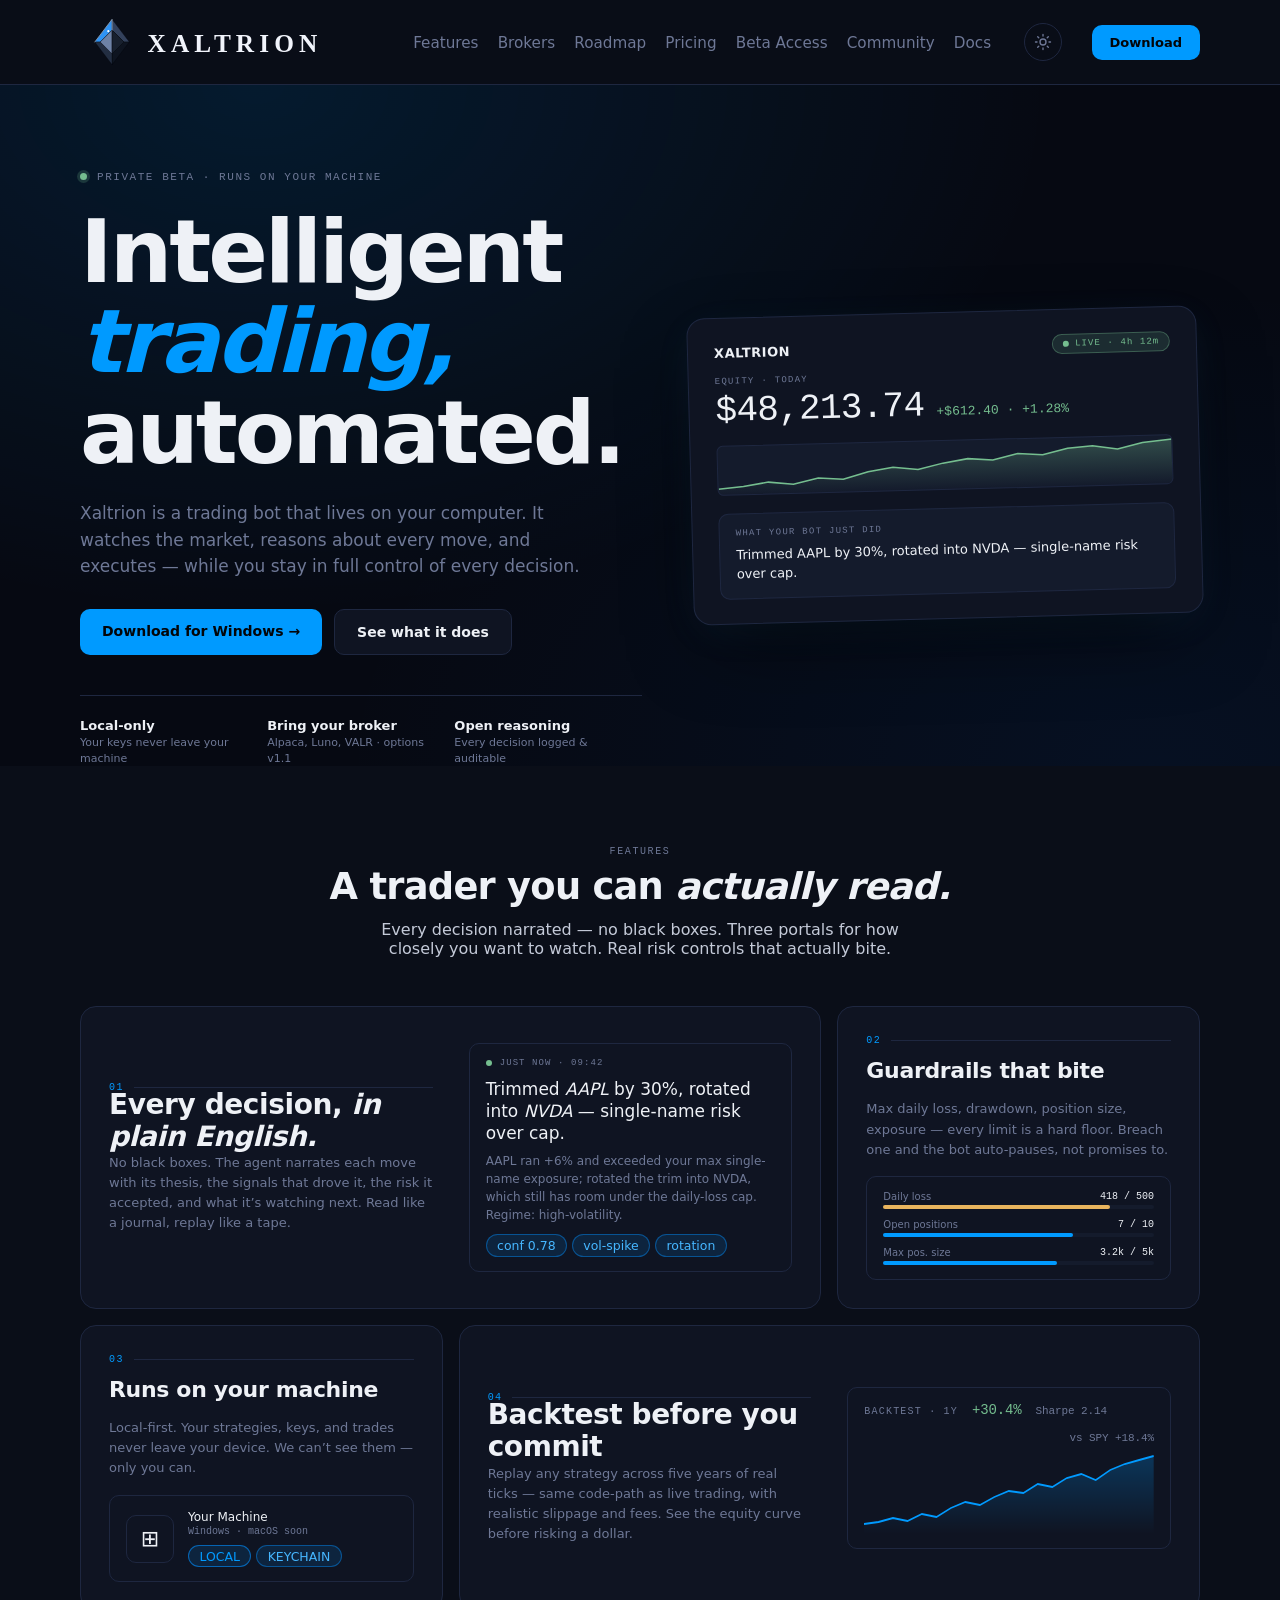
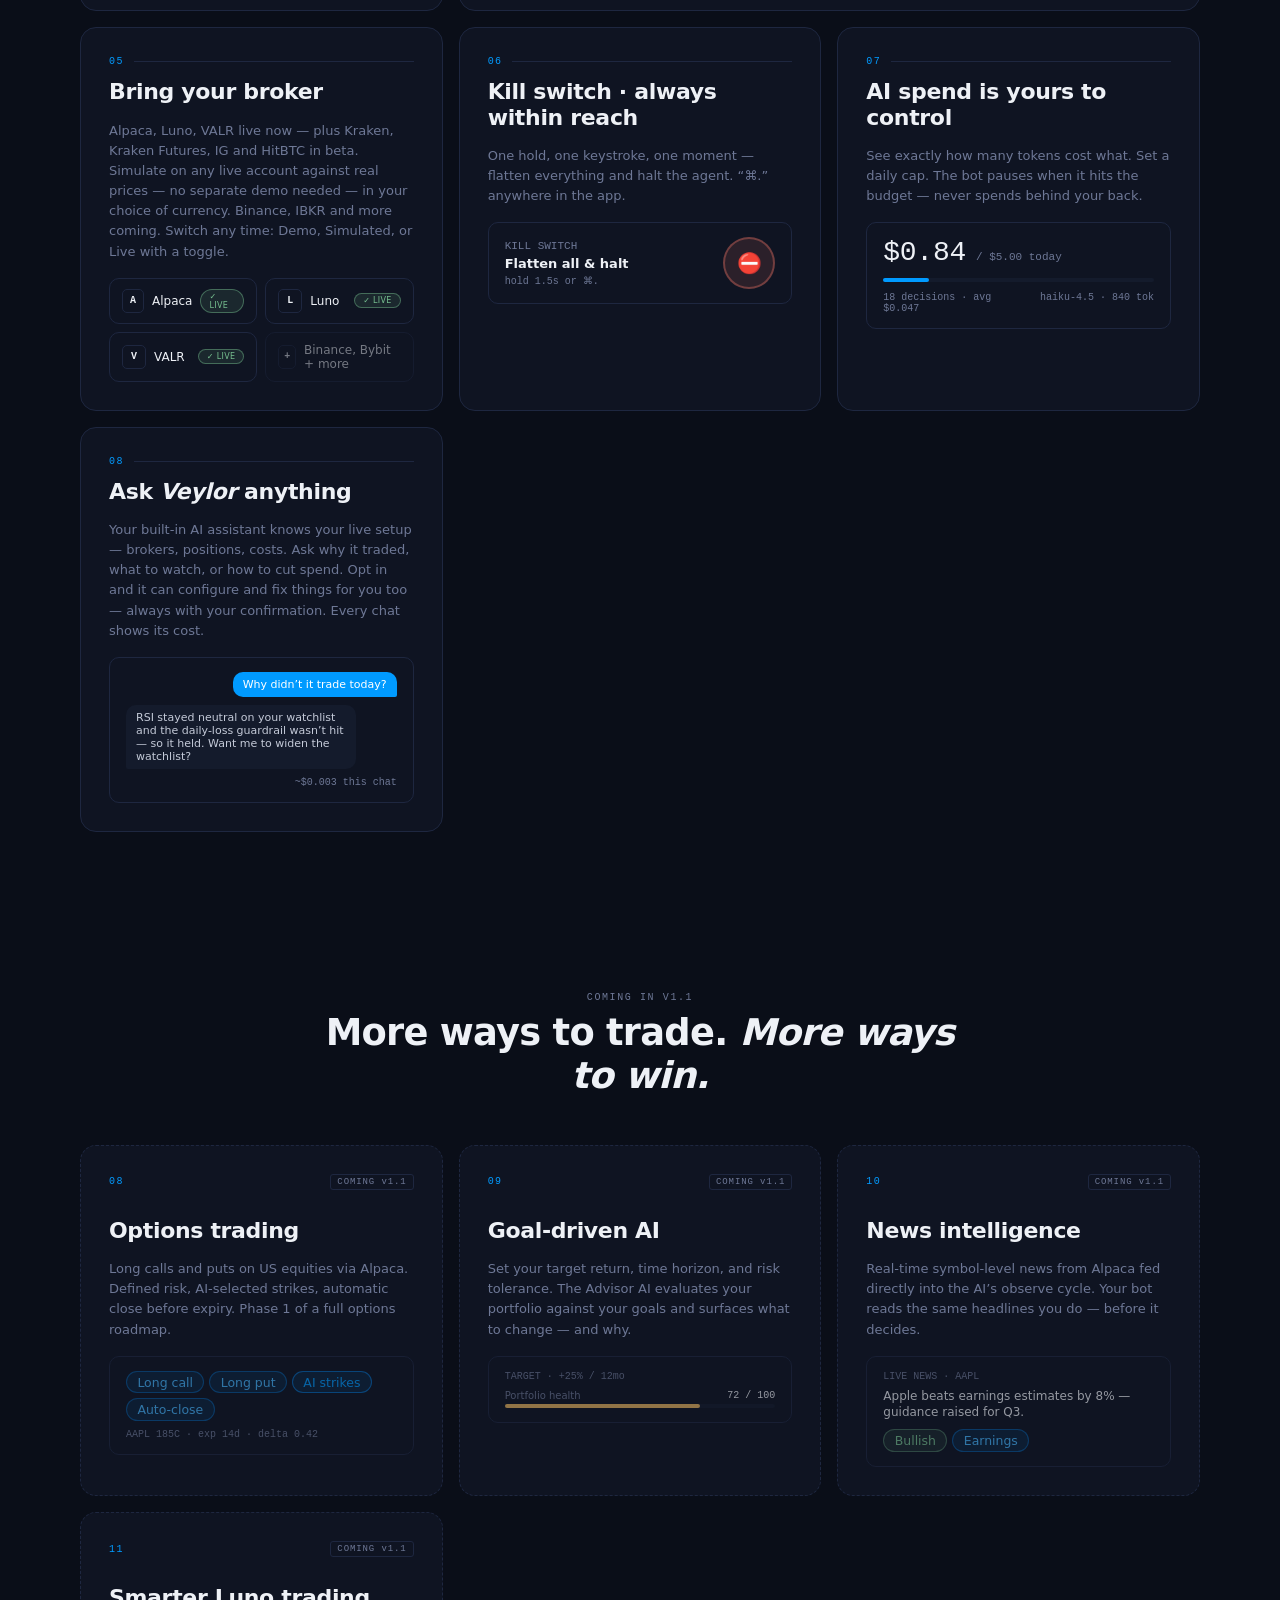
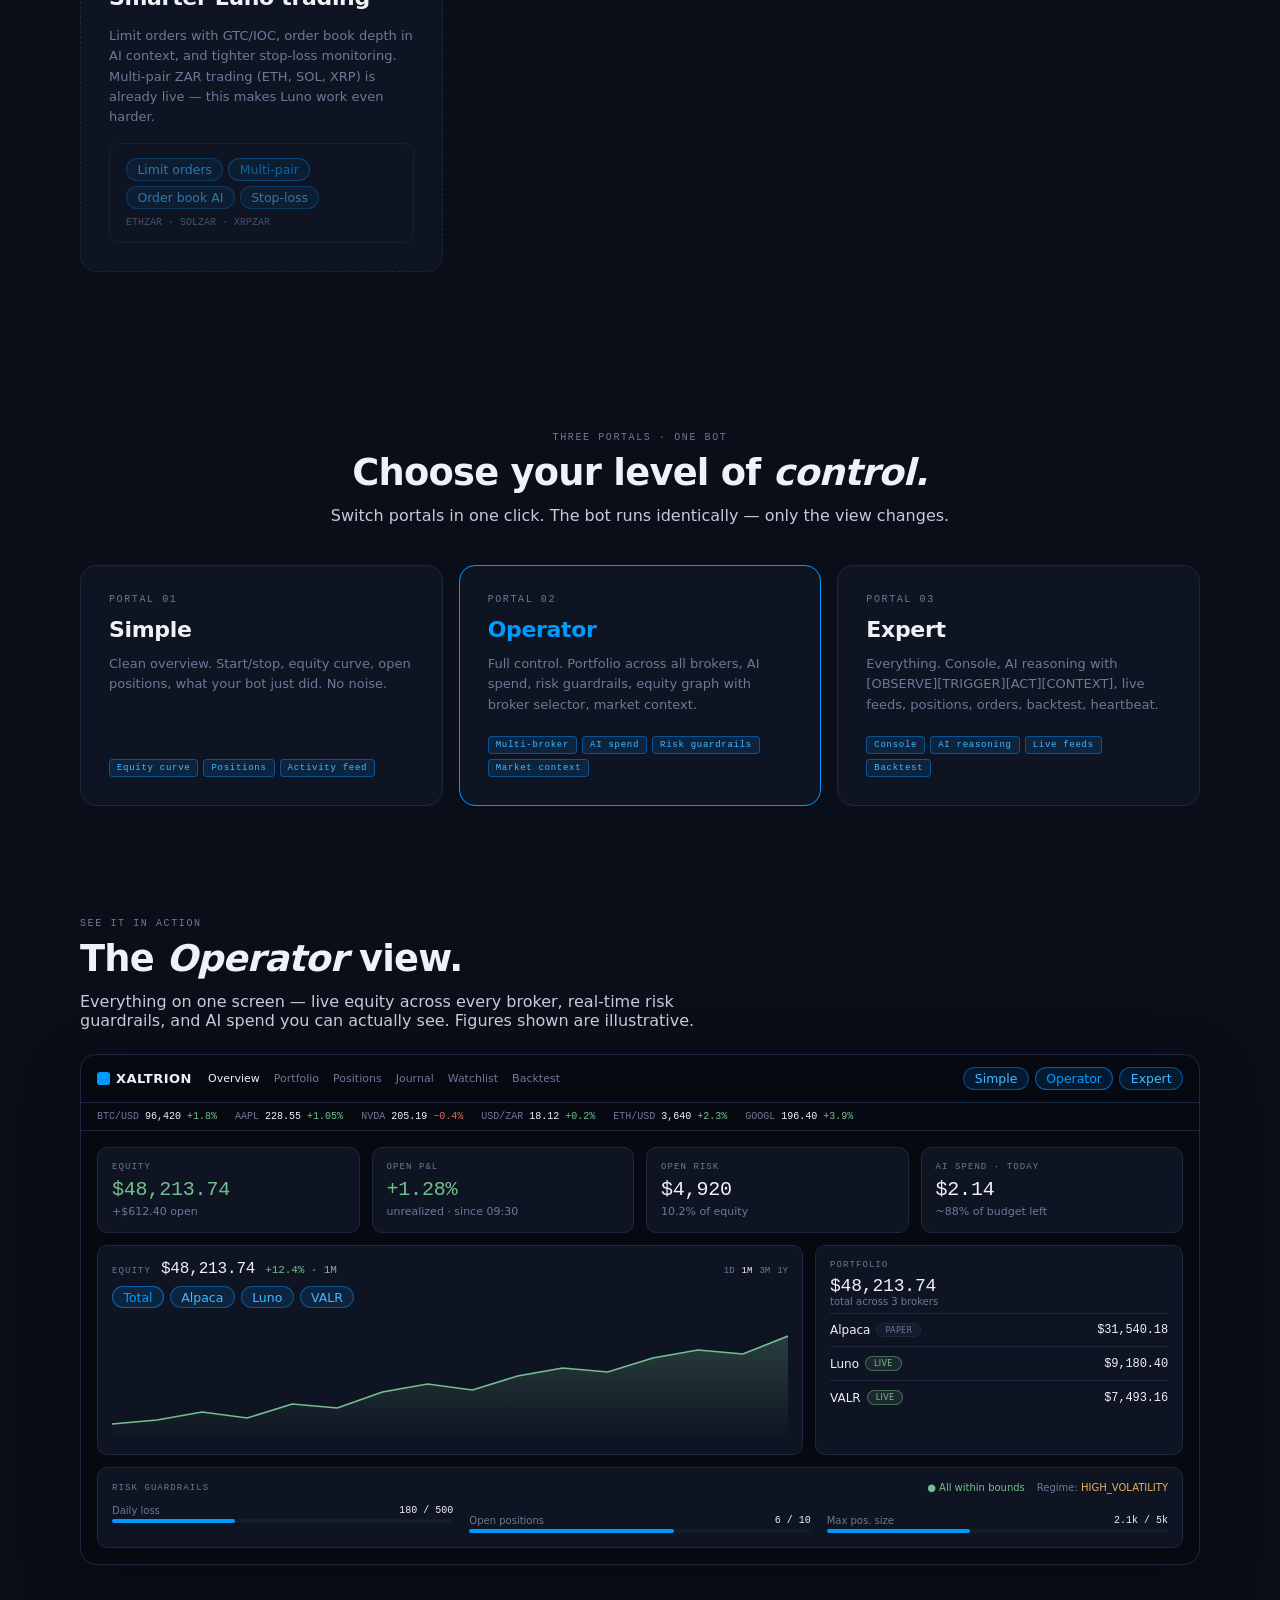
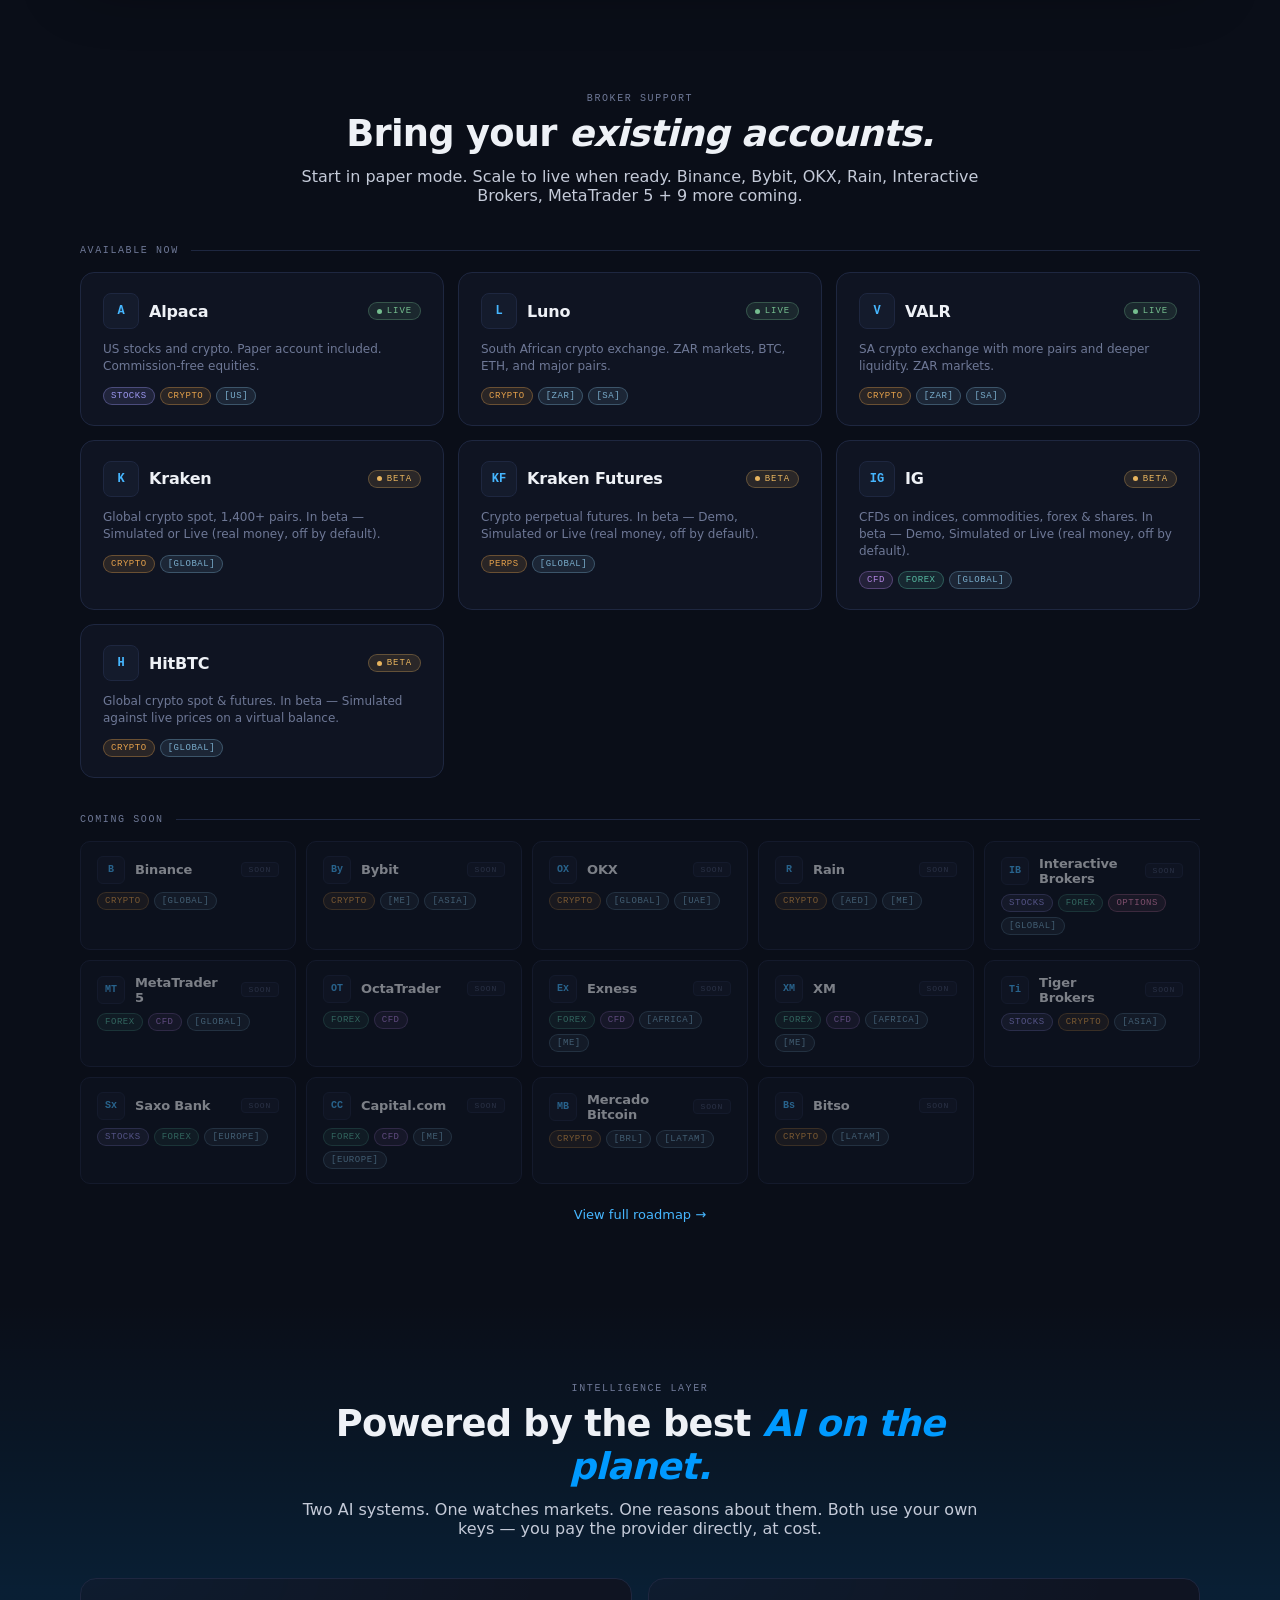
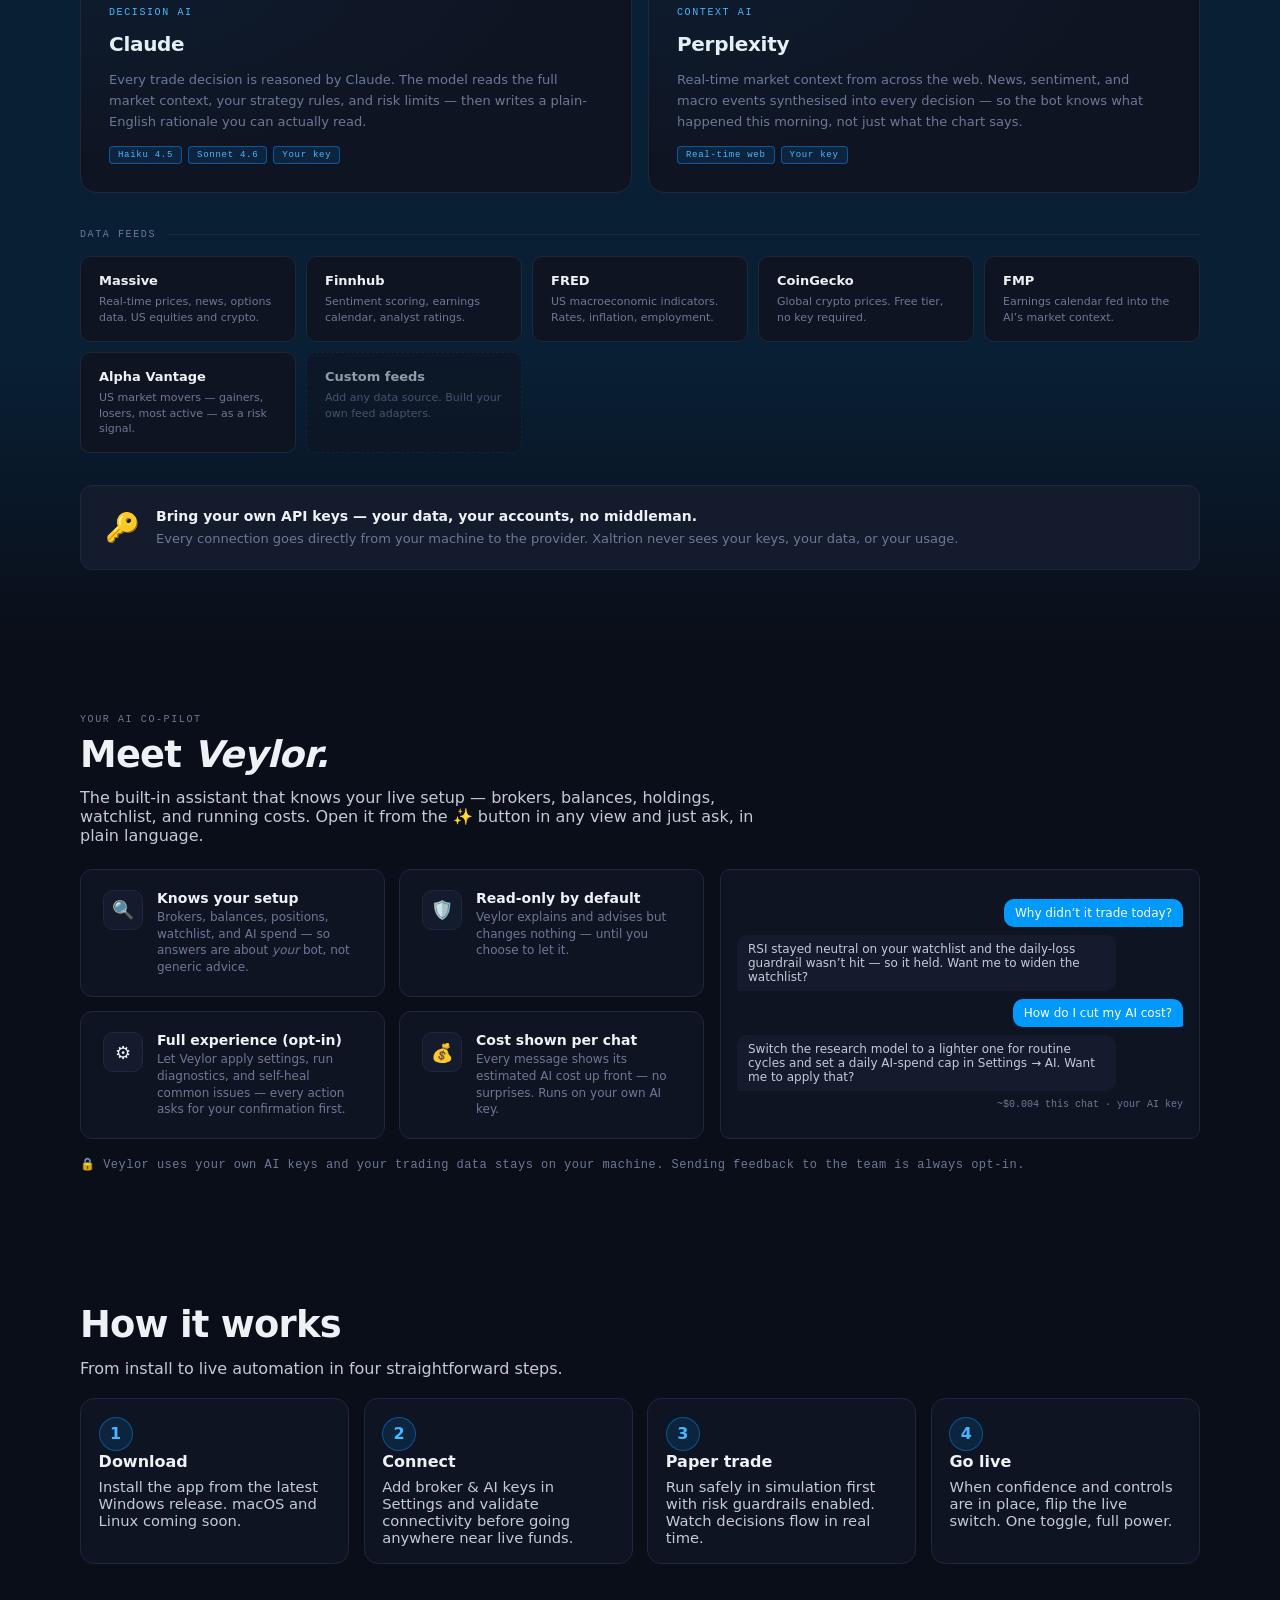
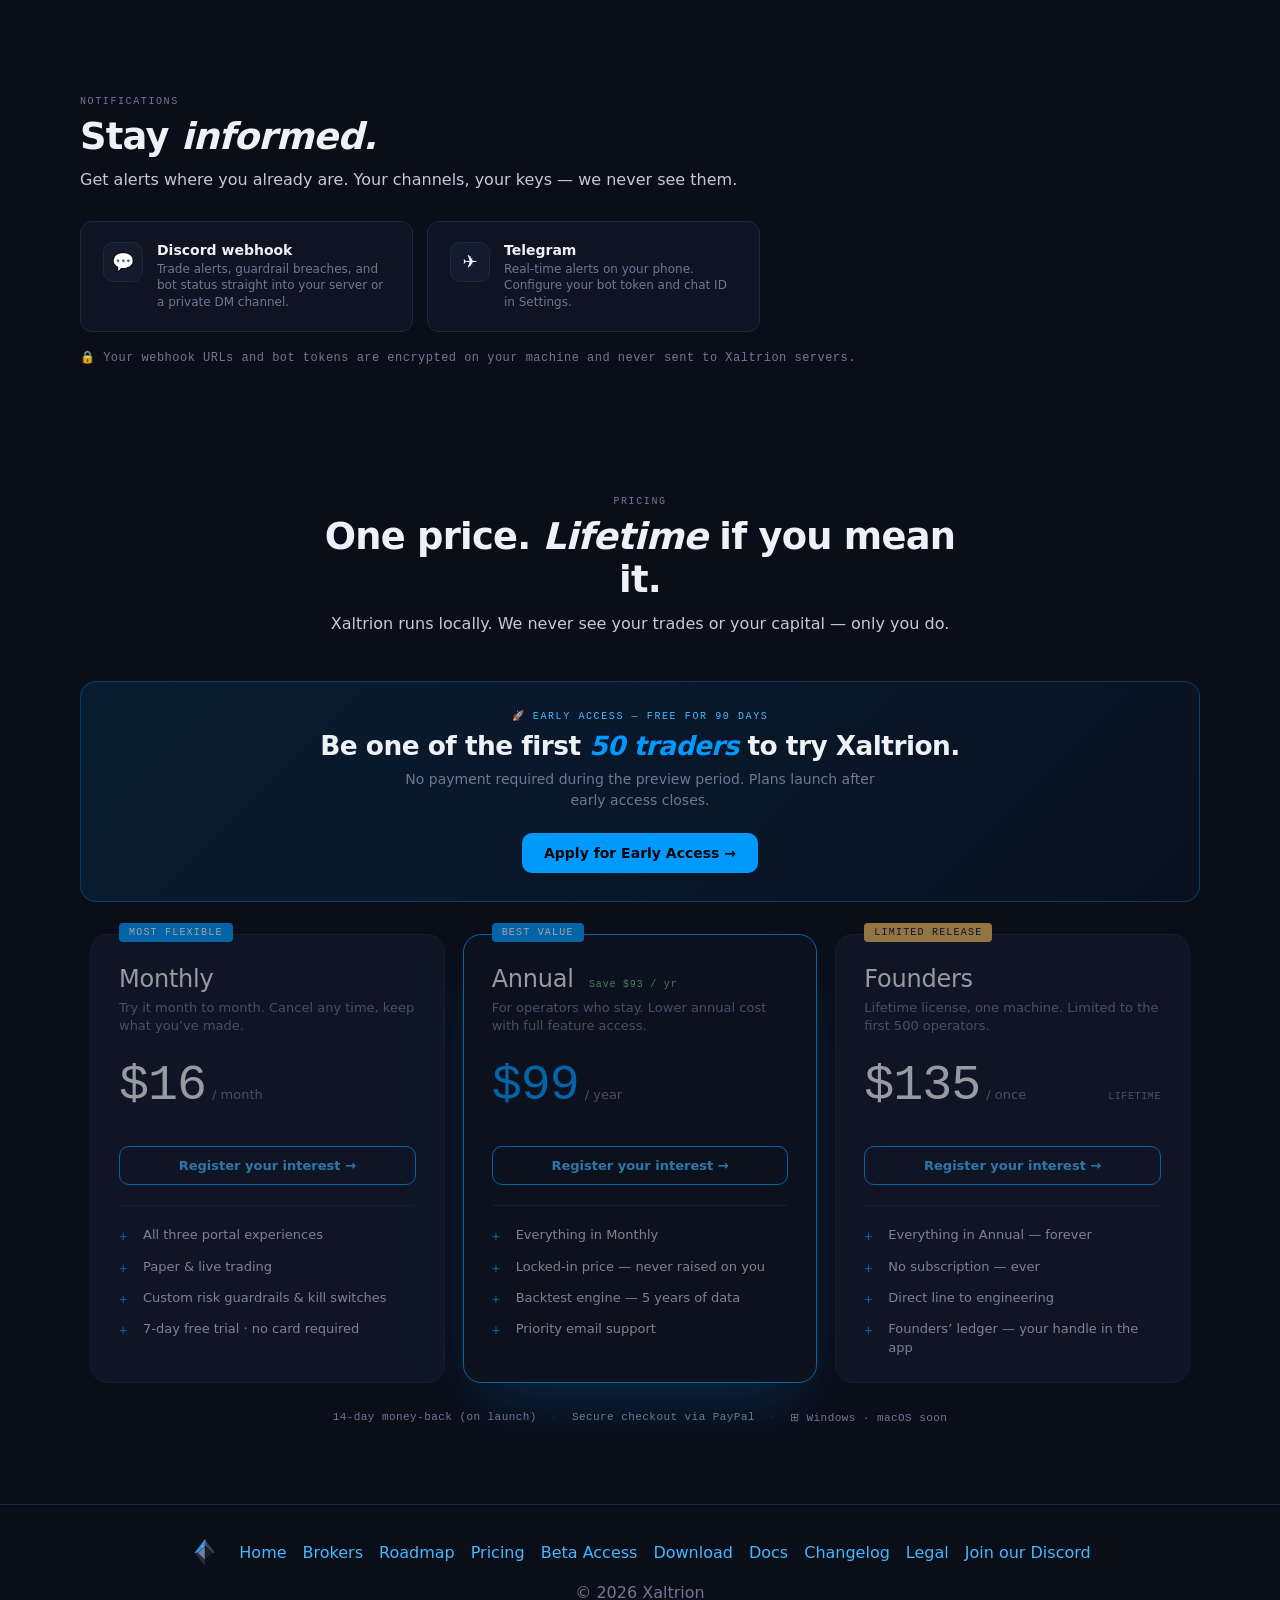
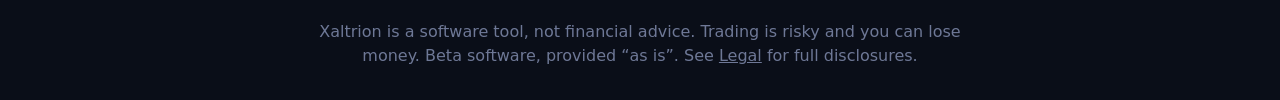
==== commit 493dd96f: "Xaltrion website" ====
--- a/index.html
+++ b/index.html
@@ -1,17 +1,17 @@
 <!DOCTYPE html>
-<html lang="en">
+<html lang="en" data-theme="dark">
 
 <head>
   <meta charset="UTF-8" />
   <meta name="viewport" content="width=device-width, initial-scale=1.0" />
   <!-- Security headers: Referrer policy and CSP -->
   <meta name="referrer" content="strict-origin-when-cross-origin" />
-  <meta http-equiv="content-security-policy" content="default-src 'self'; script-src 'self' 'unsafe-inline' https://cdn.crisp.chat https://client.crisp.chat; style-src 'self' 'unsafe-inline' https://fonts.googleapis.com https://client.crisp.chat; font-src 'self' https://fonts.gstatic.com https://client.crisp.chat data:; img-src 'self' data: https:; connect-src 'self' https://license.xaltrion.ai https://api.anthropic.com https://client.crisp.chat wss://client.relay.crisp.chat; frame-src https://client.crisp.chat https://go.crisp.chat" />
-  <meta name="description" content="Xaltrion AI — a local-first trading bot that reasons about every move and executes while you stay in full control of every decision." />
-  <title>Xaltrion AI — Intelligent trading, automated.</title>
-  <meta property="og:title" content="Xaltrion AI — Intelligent trading, automated." />
+  <meta http-equiv="content-security-policy" content="default-src 'self'; script-src 'self' 'unsafe-inline'; style-src 'self' 'unsafe-inline' https://fonts.googleapis.com; font-src 'self' https://fonts.gstatic.com data:; img-src 'self' data: https:; connect-src 'self' https://license.xaltrion.ai https://api.anthropic.com" />
+  <meta name="description" content="Xaltrion — a local-first trading bot that reasons about every move and executes while you stay in full control of every decision." />
+  <title>Xaltrion — Intelligent trading, automated.</title>
+  <meta property="og:title" content="Xaltrion — Intelligent trading, automated." />
   <meta property="og:description" content="A trading bot that lives on your computer. It watches the market, reasons about every move, and executes — while you stay in full control of every decision." />
-  <meta property="og:image" content="https://xaltrion.ai/assets/img/brand/mark-512.png" />
+  <meta property="og:image" content="https://xaltrion.ai/assets/img/brand/og-card.png" />
   <meta property="og:url" content="https://xaltrion.ai/" />
   <meta name="twitter:card" content="summary_large_image" />
 
@@ -20,6 +20,32 @@
   <link rel="apple-touch-icon" sizes="180x180" href="assets/img/brand/mark-180.png" />
   <link rel="preconnect" href="https://fonts.googleapis.com" />
   <link rel="preconnect" href="https://fonts.gstatic.com" crossorigin />
+  <!-- Theme bootstrap: apply saved light/dark theme BEFORE first paint (no flash)
+       and expose window.XTheme for the nav toggle. Default is dark. -->
+  <script>
+    (function () {
+      window.XTheme = {
+        get: function () {
+          try { return localStorage.getItem('xaltrion-theme') === 'light' ? 'light' : 'dark'; }
+          catch (e) { return 'dark'; }
+        },
+        _apply: function (t) {
+          var r = document.documentElement;
+          r.setAttribute('data-theme', t);
+          r.classList.toggle('theme-light', t === 'light');
+        },
+        set: function (t) {
+          t = (t === 'light') ? 'light' : 'dark';
+          try { localStorage.setItem('xaltrion-theme', t); } catch (e) {}
+          this._apply(t);
+          try { window.dispatchEvent(new CustomEvent('xaltrion-theme-changed', { detail: { theme: t } })); } catch (e) {}
+          return t;
+        },
+        toggle: function () { return this.set(this.get() === 'light' ? 'dark' : 'light'); }
+      };
+      window.XTheme._apply(window.XTheme.get());
+    })();
+  </script>
   <link rel="stylesheet" href="assets/css/tokens.css" />
   <link rel="stylesheet" href="assets/css/site.css" />
 </head>
@@ -78,13 +104,13 @@
       <div class="ws-hero__mock">
         <div class="ws-mock-card">
           <div class="ws-mock-card__header">
-            <span class="x-logotype" style="font-size:13px">XALTRION<span class="co">AI</span></span>
+            <span class="x-logotype" style="font-size:13px">XALTRION</span>
             <span class="ws-mock-card__live">
               <span class="ws-mock-card__live-dot"></span>
               LIVE &middot; 4h 12m
             </span>
           </div>
-          <div class="ws-mock-card__eyebrow">Account &middot; today</div>
+          <div class="ws-mock-card__eyebrow">Equity &middot; today</div>
           <div class="ws-mock-card__value">
             <span class="x-mono">$48,213.74</span>
             <span class="ws-mock-card__gain">+$612.40 &middot; +1.28%</span>
@@ -104,7 +130,7 @@
           <div class="ws-mock-card__reasoning">
             <div class="ws-mock-card__reasoning-hdr">What your bot just did</div>
             <div class="ws-mock-card__reasoning-text">
-              Trimmed AAPL by 30%, rotated into SPY calls &mdash; VIX spike incoming.
+              Trimmed AAPL by 30%, rotated into NVDA &mdash; single-name risk over cap.
             </div>
           </div>
         </div>
@@ -136,10 +162,10 @@
                 <span style="font-family:var(--font-mono);font-size:9px;letter-spacing:0.12em;color:var(--text-3)">JUST NOW &middot; 09:42</span>
               </div>
               <div style="font-size:17px;margin-top:10px;line-height:1.3">
-                Trimmed <em>AAPL</em> by 30%, rotated into <em>SPY</em> calls &mdash; vol spike incoming.
+                Trimmed <em>AAPL</em> by 30%, rotated into <em>NVDA</em> &mdash; single-name risk over cap.
               </div>
               <div style="font-size:12px;color:var(--text-3);line-height:1.5;margin-top:8px">
-                VIX +6% in 12 minutes; single-name beta exceeded 0.30. Symmetric gamma exposure better fits the vol regime than direct equity.
+                AAPL ran +6% and exceeded your max single-name exposure; rotated the trim into NVDA, which still has room under the daily-loss cap. Regime: high-volatility.
               </div>
               <div style="display:flex;gap:5px;margin-top:10px">
                 <span class="tag">conf 0.78</span>
@@ -185,7 +211,7 @@
                 <div style="font-size:12px;font-weight:500">Your Machine</div>
                 <div style="font-family:var(--font-mono);font-size:10px;color:var(--text-3);margin-top:2px">Windows &middot; macOS soon</div>
                 <div style="display:flex;gap:5px;margin-top:8px">
-                  <span class="tag" style="color:var(--accent);border-color:var(--accent)">LOCAL</span>
+                  <span class="tag tag--accent">LOCAL</span>
                   <span class="tag">KEYCHAIN</span>
                 </div>
               </div>
@@ -228,23 +254,23 @@
         <div class="ft-tile">
           <div class="ft-tile__idx">05</div>
           <h3 class="ft-tile__name">Bring your broker</h3>
-          <p class="ft-tile__blurb">Alpaca, Luno, VALR live now. Multi-pair Luno (ETH, SOL, XRP), limit orders, order book AI — plus Binance, IBKR and more coming. Switch any time. Paper-trade, then promote to live with a toggle.</p>
+          <p class="ft-tile__blurb">Alpaca, Luno, VALR live now &mdash; plus Kraken, Kraken Futures, IG and HitBTC in beta. Simulate on any live account against real prices &mdash; no separate demo needed &mdash; in your choice of currency. Binance, IBKR and more coming. Switch any time: Demo, Simulated, or Live with a toggle.</p>
           <div class="ft-tile__art">
             <div class="ft-art-row">
               <div class="ft-art-card" style="display:flex;align-items:center;gap:8px;padding:10px 12px">
                 <div style="width:24px;height:24px;border-radius:5px;background:var(--surface);border:1px solid var(--hairline);display:flex;align-items:center;justify-content:center;font-family:var(--font-mono);font-size:10px;font-weight:600">A</div>
                 <span style="font-size:12px;font-weight:500">Alpaca</span>
-                <span class="tag" style="margin-left:auto;font-size:8px;color:var(--gain)">&#x2713; LIVE</span>
+                <span class="tag tag--gain tag--xs" style="margin-left:auto">&#x2713; LIVE</span>
               </div>
               <div class="ft-art-card" style="display:flex;align-items:center;gap:8px;padding:10px 12px">
                 <div style="width:24px;height:24px;border-radius:5px;background:var(--surface);border:1px solid var(--hairline);display:flex;align-items:center;justify-content:center;font-family:var(--font-mono);font-size:10px;font-weight:600">L</div>
                 <span style="font-size:12px;font-weight:500">Luno</span>
-                <span class="tag" style="margin-left:auto;font-size:8px;color:var(--gain)">&#x2713; LIVE</span>
+                <span class="tag tag--gain tag--xs" style="margin-left:auto">&#x2713; LIVE</span>
               </div>
               <div class="ft-art-card" style="display:flex;align-items:center;gap:8px;padding:10px 12px">
                 <div style="width:24px;height:24px;border-radius:5px;background:var(--surface);border:1px solid var(--hairline);display:flex;align-items:center;justify-content:center;font-family:var(--font-mono);font-size:10px;font-weight:600">V</div>
                 <span style="font-size:12px;font-weight:500">VALR</span>
-                <span class="tag" style="margin-left:auto;font-size:8px;color:var(--gain)">&#x2713; LIVE</span>
+                <span class="tag tag--gain tag--xs" style="margin-left:auto">&#x2713; LIVE</span>
               </div>
               <div class="ft-art-card" style="display:flex;align-items:center;gap:8px;padding:10px 12px;opacity:0.45">
                 <div style="width:24px;height:24px;border-radius:5px;background:var(--surface);border:1px solid var(--hairline);display:flex;align-items:center;justify-content:center;font-family:var(--font-mono);font-size:10px;font-weight:600">+</div>
@@ -292,6 +318,22 @@
             </div>
           </div>
         </div>
+
+        <!-- 08 — Veylor assistant -->
+        <div class="ft-tile">
+          <div class="ft-tile__idx">08</div>
+          <h3 class="ft-tile__name">Ask <em>Veylor</em> anything</h3>
+          <p class="ft-tile__blurb">Your built-in AI assistant knows your live setup &mdash; brokers, positions, costs. Ask why it traded, what to watch, or how to cut spend. Opt in and it can configure and fix things for you too &mdash; always with your confirmation. Every chat shows its cost.</p>
+          <div class="ft-tile__art">
+            <div class="ft-art-card">
+              <div style="display:flex;flex-direction:column;gap:8px;font-family:var(--font-ui);font-size:11px">
+                <div style="align-self:flex-end;background:var(--accent);color:#fff;padding:6px 10px;border-radius:10px 10px 2px 10px;max-width:80%">Why didn&rsquo;t it trade today?</div>
+                <div style="align-self:flex-start;background:var(--surface-soft);padding:6px 10px;border-radius:10px 10px 10px 2px;max-width:85%;color:var(--text-2)">RSI stayed neutral on your watchlist and the daily-loss guardrail wasn&rsquo;t hit &mdash; so it held. Want me to widen the watchlist?</div>
+              </div>
+              <div style="text-align:right;margin-top:8px;font-family:var(--font-mono);font-size:10px;color:var(--text-3)">~$0.003 this chat</div>
+            </div>
+          </div>
+        </div>
       </div>
     </div>
   </section>
@@ -317,7 +359,7 @@
               <div style="display:flex;gap:5px;flex-wrap:wrap">
                 <span class="tag">Long call</span>
                 <span class="tag">Long put</span>
-                <span class="tag" style="color:var(--accent);border-color:var(--accent)">AI strikes</span>
+                <span class="tag tag--accent">AI strikes</span>
                 <span class="tag">Auto-close</span>
               </div>
               <div style="font-family:var(--font-mono);font-size:10px;color:var(--text-3);margin-top:8px">AAPL 185C &middot; exp 14d &middot; delta 0.42</div>
@@ -357,7 +399,7 @@
               <div style="font-family:var(--font-mono);font-size:10px;color:var(--text-3);margin-bottom:6px">LIVE NEWS &middot; AAPL</div>
               <div style="font-size:12px;line-height:1.4">Apple beats earnings estimates by 8% &mdash; guidance raised for Q3.</div>
               <div style="display:flex;gap:5px;margin-top:8px">
-                <span class="tag" style="color:var(--gain)">Bullish</span>
+                <span class="tag tag--gain">Bullish</span>
                 <span class="tag">Earnings</span>
               </div>
             </div>
@@ -371,12 +413,12 @@
             <span style="font-family:var(--font-mono);font-size:9px;letter-spacing:0.10em;color:var(--text-3);border:1px solid var(--hairline);border-radius:3px;padding:2px 6px">COMING v1.1</span>
           </div>
           <h3 class="ft-tile__name">Smarter Luno trading</h3>
-          <p class="ft-tile__blurb">Limit orders, multi-pair support (ETH, SOL, XRP on ZAR), order book depth in AI context, and stop-loss monitoring. Luno works harder.</p>
+          <p class="ft-tile__blurb">Limit orders with GTC/IOC, order book depth in AI context, and tighter stop-loss monitoring. Multi-pair ZAR trading (ETH, SOL, XRP) is already live &mdash; this makes Luno work even harder.</p>
           <div class="ft-tile__art">
             <div class="ft-art-card" style="opacity:0.6">
               <div style="display:flex;gap:5px;flex-wrap:wrap">
                 <span class="tag">Limit orders</span>
-                <span class="tag" style="color:var(--accent);border-color:var(--accent)">Multi-pair</span>
+                <span class="tag tag--accent">Multi-pair</span>
                 <span class="tag">Order book AI</span>
                 <span class="tag">Stop-loss</span>
               </div>
@@ -396,8 +438,8 @@
         <h2>Choose your level of <em>control.</em></h2>
         <p class="sub">Switch portals in one click. The bot runs identically &mdash; only the view changes.</p>
       </div>
-      <div class="portal-grid">
-        <div class="portal-card">
+      <div class="portal-grid" role="tablist" aria-label="Preview a portal">
+        <div class="portal-card" data-portal="simple" role="tab" tabindex="0" aria-selected="false" aria-controls="portal-mock" onclick="selectPortal('simple')" onkeydown="portalKey(event,'simple')">
           <div class="portal-card__label">Portal 01</div>
           <div class="portal-card__name">Simple</div>
           <p class="portal-card__blurb">Clean overview. Start/stop, equity curve, open positions, what your bot just did. No noise.</p>
@@ -407,9 +449,9 @@
             <span class="portal-card__tag">Activity feed</span>
           </div>
         </div>
-        <div class="portal-card portal-card--active" style="border-color:var(--accent)">
+        <div class="portal-card portal-card--active" data-portal="operator" role="tab" tabindex="0" aria-selected="true" aria-controls="portal-mock" onclick="selectPortal('operator')" onkeydown="portalKey(event,'operator')">
           <div class="portal-card__label">Portal 02</div>
-          <div class="portal-card__name" style="color:var(--accent)">Operator</div>
+          <div class="portal-card__name">Operator</div>
           <p class="portal-card__blurb">Full control. Portfolio across all brokers, AI spend, risk guardrails, equity graph with broker selector, market context.</p>
           <div class="portal-card__tags">
             <span class="portal-card__tag">Multi-broker</span>
@@ -418,7 +460,7 @@
             <span class="portal-card__tag">Market context</span>
           </div>
         </div>
-        <div class="portal-card">
+        <div class="portal-card" data-portal="expert" role="tab" tabindex="0" aria-selected="false" aria-controls="portal-mock" onclick="selectPortal('expert')" onkeydown="portalKey(event,'expert')">
           <div class="portal-card__label">Portal 03</div>
           <div class="portal-card__name">Expert</div>
           <p class="portal-card__blurb">Everything. Console, AI reasoning with [OBSERVE][TRIGGER][ACT][CONTEXT], live feeds, positions, orders, backtest, heartbeat.</p>
@@ -433,6 +475,261 @@
     </div>
   </section>
 
+  <!-- ═══ OPERATOR VIEW SHOWCASE ════════════════════════════════════════════ -->
+  <section id="operator-view" style="padding:2rem 0 3rem">
+    <div class="container">
+      <div class="ws-section-hdr" style="text-align:left;margin:0 0 24px 0">
+        <div class="x-eyebrow" style="margin-bottom:8px">See it in action</div>
+        <h2 id="portal-mock-h2">The <em>Operator</em> view.</h2>
+        <p class="sub" id="portal-mock-sub">Everything on one screen &mdash; live equity across every broker, real-time risk guardrails, and AI spend you can actually see. Figures shown are illustrative.</p>
+      </div>
+      <div id="portal-mock">
+
+        <!-- ─ SIMPLE view ─ -->
+        <div class="portal-mock__view" data-view="simple" style="display:none;background:var(--ink-950);border:1px solid var(--hairline);border-radius:16px;overflow:hidden;box-shadow:0 20px 60px rgba(0,0,0,0.35)">
+          <!-- chrome -->
+          <div style="display:flex;align-items:center;gap:16px;padding:12px 16px;border-bottom:1px solid var(--hairline);flex-wrap:wrap">
+            <span class="x-logotype" style="font-size:13px;display:flex;align-items:center;gap:6px">
+              <span style="width:13px;height:13px;border-radius:3px;background:var(--accent);display:inline-block"></span>XALTRION
+            </span>
+            <div style="margin-left:auto;display:flex;gap:6px;align-items:center">
+              <span class="tag tag--accent">Simple</span>
+              <span class="tag">Operator</span>
+              <span class="tag">Expert</span>
+            </div>
+          </div>
+          <!-- body -->
+          <div style="padding:24px 16px;display:flex;gap:16px;flex-wrap:wrap">
+            <div style="flex:1.4;min-width:280px;display:flex;flex-direction:column;gap:14px">
+              <div>
+                <div style="font-family:var(--font-mono);font-size:9px;letter-spacing:0.12em;color:var(--text-3)">PORTFOLIO &middot; TODAY</div>
+                <div class="x-mono" style="font-size:34px;color:var(--gain);margin-top:4px;line-height:1">$48,213.74</div>
+                <div style="font-size:13px;color:var(--gain);margin-top:6px">+$612.40 &middot; +1.28% today</div>
+              </div>
+              <div style="height:90px;overflow:hidden">
+                <svg viewBox="0 0 600 90" preserveAspectRatio="none" width="100%" height="90" aria-hidden="true">
+                  <defs><linearGradient id="sm-eq" x1="0" y1="0" x2="0" y2="1"><stop offset="0%" stop-color="var(--gain)" stop-opacity="0.25"/><stop offset="100%" stop-color="var(--gain)" stop-opacity="0"/></linearGradient></defs>
+                  <path d="M0 78 L50 74 L100 68 L150 72 L200 60 L250 64 L300 50 L350 42 L400 47 L450 34 L500 26 L550 30 L600 12 L600 90 L0 90 Z" fill="url(#sm-eq)"/>
+                  <path d="M0 78 L50 74 L100 68 L150 72 L200 60 L250 64 L300 50 L350 42 L400 47 L450 34 L500 26 L550 30 L600 12" fill="none" stroke="var(--gain)" stroke-width="1.6"/>
+                </svg>
+              </div>
+              <div style="display:flex;align-items:center;gap:12px;background:var(--surface);border:1px solid var(--hairline);border-radius:10px;padding:12px 14px">
+                <span class="ws-mock-card__live-dot"></span>
+                <span style="font-size:13px;color:var(--text)">Bot is running</span>
+                <span style="font-family:var(--font-mono);font-size:11px;color:var(--text-3)">&middot; 4h 12m</span>
+                <span style="margin-left:auto;font-size:11px;font-weight:600;color:var(--loss);border:1px solid var(--loss);border-radius:6px;padding:5px 12px">Stop</span>
+              </div>
+            </div>
+            <div style="flex:1;min-width:240px;display:flex;flex-direction:column;gap:12px">
+              <div style="background:var(--surface);border:1px solid var(--hairline);border-radius:10px;padding:14px">
+                <div style="font-family:var(--font-mono);font-size:9px;letter-spacing:0.12em;color:var(--text-3);margin-bottom:8px">OPEN POSITIONS &middot; 2</div>
+                <div style="display:flex;justify-content:space-between;font-size:12px;padding:6px 0;border-top:1px solid var(--hairline)"><span>GOOGL</span><span class="x-mono" style="color:var(--gain)">+3.9%</span></div>
+                <div style="display:flex;justify-content:space-between;font-size:12px;padding:6px 0;border-top:1px solid var(--hairline)"><span>ETH/USD</span><span class="x-mono" style="color:var(--gain)">+2.3%</span></div>
+              </div>
+              <div class="ft-art-card">
+                <div style="display:flex;align-items:center;gap:8px">
+                  <span class="ws-mock-card__live-dot"></span>
+                  <span style="font-family:var(--font-mono);font-size:9px;letter-spacing:0.12em;color:var(--text-3)">WHAT YOUR BOT JUST DID</span>
+                </div>
+                <div style="font-size:13px;margin-top:8px;line-height:1.4">Trimmed AAPL by 30%, rotated into NVDA &mdash; single-name risk over cap.</div>
+              </div>
+            </div>
+          </div>
+        </div>
+
+        <!-- ─ OPERATOR view (default) ─ -->
+        <div class="portal-mock__view" data-view="operator" style="background:var(--ink-950,#0a0a0f);border:1px solid var(--hairline);border-radius:16px;overflow:hidden;box-shadow:0 20px 60px rgba(0,0,0,0.35)">
+
+        <!-- Top chrome -->
+        <div style="display:flex;align-items:center;gap:16px;padding:12px 16px;border-bottom:1px solid var(--hairline);flex-wrap:wrap">
+          <span class="x-logotype" style="font-size:13px;display:flex;align-items:center;gap:6px">
+            <span style="width:13px;height:13px;border-radius:3px;background:var(--accent);display:inline-block"></span>XALTRION
+          </span>
+          <div style="display:flex;gap:14px;font-size:11px;color:var(--text-3);flex-wrap:wrap">
+            <span style="color:var(--text)">Overview</span>
+            <span>Portfolio</span>
+            <span>Positions</span>
+            <span>Journal</span>
+            <span>Watchlist</span>
+            <span>Backtest</span>
+          </div>
+          <div style="margin-left:auto;display:flex;gap:6px;align-items:center">
+            <span class="tag">Simple</span>
+            <span class="tag tag--accent">Operator</span>
+            <span class="tag">Expert</span>
+          </div>
+        </div>
+
+        <!-- Ticker strip -->
+        <div style="display:flex;gap:18px;padding:8px 16px;border-bottom:1px solid var(--hairline);font-family:var(--font-mono);font-size:10px;color:var(--text-3);overflow:hidden;white-space:nowrap">
+          <span>BTC/USD <span style="color:var(--text)">96,420</span> <span style="color:var(--gain)">+1.8%</span></span>
+          <span>AAPL <span style="color:var(--text)">228.55</span> <span style="color:var(--gain)">+1.05%</span></span>
+          <span>NVDA <span style="color:var(--text)">205.19</span> <span style="color:var(--loss)">&minus;0.4%</span></span>
+          <span>USD/ZAR <span style="color:var(--text)">18.12</span> <span style="color:var(--gain)">+0.2%</span></span>
+          <span>ETH/USD <span style="color:var(--text)">3,640</span> <span style="color:var(--gain)">+2.3%</span></span>
+          <span>GOOGL <span style="color:var(--text)">196.40</span> <span style="color:var(--gain)">+3.9%</span></span>
+        </div>
+
+        <!-- Body -->
+        <div style="padding:16px;display:flex;flex-direction:column;gap:12px">
+
+          <!-- KPI row -->
+          <div style="display:grid;grid-template-columns:repeat(auto-fit,minmax(155px,1fr));gap:12px">
+            <div style="background:var(--surface);border:1px solid var(--hairline);border-radius:10px;padding:14px">
+              <div style="font-family:var(--font-mono);font-size:9px;letter-spacing:0.12em;color:var(--text-3)">EQUITY</div>
+              <div class="x-mono" style="font-size:20px;color:var(--gain);margin-top:6px">$48,213.74</div>
+              <div style="font-size:11px;color:var(--text-3);margin-top:4px">+$612.40 open</div>
+            </div>
+            <div style="background:var(--surface);border:1px solid var(--hairline);border-radius:10px;padding:14px">
+              <div style="font-family:var(--font-mono);font-size:9px;letter-spacing:0.12em;color:var(--text-3)">OPEN P&amp;L</div>
+              <div class="x-mono" style="font-size:20px;color:var(--gain);margin-top:6px">+1.28%</div>
+              <div style="font-size:11px;color:var(--text-3);margin-top:4px">unrealized &middot; since 09:30</div>
+            </div>
+            <div style="background:var(--surface);border:1px solid var(--hairline);border-radius:10px;padding:14px">
+              <div style="font-family:var(--font-mono);font-size:9px;letter-spacing:0.12em;color:var(--text-3)">OPEN RISK</div>
+              <div class="x-mono" style="font-size:20px;color:var(--text);margin-top:6px">$4,920</div>
+              <div style="font-size:11px;color:var(--text-3);margin-top:4px">10.2% of equity</div>
+            </div>
+            <div style="background:var(--surface);border:1px solid var(--hairline);border-radius:10px;padding:14px">
+              <div style="font-family:var(--font-mono);font-size:9px;letter-spacing:0.12em;color:var(--text-3)">AI SPEND &middot; TODAY</div>
+              <div class="x-mono" style="font-size:20px;color:var(--text);margin-top:6px">$2.14</div>
+              <div style="font-size:11px;color:var(--text-3);margin-top:4px">~88% of budget left</div>
+            </div>
+          </div>
+
+          <!-- Chart + portfolio -->
+          <div style="display:flex;gap:12px;flex-wrap:wrap">
+            <!-- Equity chart -->
+            <div style="flex:2;min-width:300px;background:var(--surface);border:1px solid var(--hairline);border-radius:10px;padding:14px">
+              <div style="display:flex;align-items:baseline;gap:10px;flex-wrap:wrap">
+                <span style="font-family:var(--font-mono);font-size:9px;letter-spacing:0.12em;color:var(--text-3)">EQUITY</span>
+                <span class="x-mono" style="font-size:16px">$48,213.74</span>
+                <span class="x-mono" style="font-size:11px;color:var(--gain)">+12.4% &middot; 1M</span>
+                <span style="margin-left:auto;display:flex;gap:7px;font-family:var(--font-mono);font-size:9px;color:var(--text-3)">
+                  <span>1D</span><span style="color:var(--text)">1M</span><span>3M</span><span>1Y</span>
+                </span>
+              </div>
+              <div style="display:flex;gap:6px;margin-top:8px;flex-wrap:wrap">
+                <span class="tag tag--accent">Total</span>
+                <span class="tag">Alpaca</span>
+                <span class="tag">Luno</span>
+                <span class="tag">VALR</span>
+              </div>
+              <div style="height:120px;margin-top:12px;overflow:hidden">
+                <svg viewBox="0 0 600 120" preserveAspectRatio="none" width="100%" height="120" aria-hidden="true">
+                  <defs>
+                    <linearGradient id="op-eq" x1="0" y1="0" x2="0" y2="1">
+                      <stop offset="0%" stop-color="var(--gain)" stop-opacity="0.25"/>
+                      <stop offset="100%" stop-color="var(--gain)" stop-opacity="0"/>
+                    </linearGradient>
+                  </defs>
+                  <path d="M0 104 L40 100 L80 92 L120 98 L160 84 L200 88 L240 72 L280 64 L320 70 L360 56 L400 48 L440 52 L480 38 L520 30 L560 34 L600 16 L600 120 L0 120 Z" fill="url(#op-eq)"/>
+                  <path d="M0 104 L40 100 L80 92 L120 98 L160 84 L200 88 L240 72 L280 64 L320 70 L360 56 L400 48 L440 52 L480 38 L520 30 L560 34 L600 16" fill="none" stroke="var(--gain)" stroke-width="1.6"/>
+                </svg>
+              </div>
+            </div>
+
+            <!-- Portfolio breakdown -->
+            <div style="flex:1;min-width:240px;background:var(--surface);border:1px solid var(--hairline);border-radius:10px;padding:14px">
+              <div style="font-family:var(--font-mono);font-size:9px;letter-spacing:0.12em;color:var(--text-3)">PORTFOLIO</div>
+              <div class="x-mono" style="font-size:18px;margin-top:6px">$48,213.74</div>
+              <div style="font-size:10px;color:var(--text-3);margin-bottom:6px">total across 3 brokers</div>
+              <div style="display:flex;align-items:center;justify-content:space-between;padding:9px 0;border-top:1px solid var(--hairline)">
+                <span style="display:flex;align-items:center;gap:6px;font-size:12px">Alpaca <span class="tag tag--muted tag--xs">PAPER</span></span>
+                <span class="x-mono" style="font-size:12px">$31,540.18</span>
+              </div>
+              <div style="display:flex;align-items:center;justify-content:space-between;padding:9px 0;border-top:1px solid var(--hairline)">
+                <span style="display:flex;align-items:center;gap:6px;font-size:12px">Luno <span class="tag tag--gain tag--xs">LIVE</span></span>
+                <span class="x-mono" style="font-size:12px">$9,180.40</span>
+              </div>
+              <div style="display:flex;align-items:center;justify-content:space-between;padding:9px 0;border-top:1px solid var(--hairline)">
+                <span style="display:flex;align-items:center;gap:6px;font-size:12px">VALR <span class="tag tag--gain tag--xs">LIVE</span></span>
+                <span class="x-mono" style="font-size:12px">$7,493.16</span>
+              </div>
+            </div>
+          </div>
+
+          <!-- Guardrails -->
+          <div style="background:var(--surface);border:1px solid var(--hairline);border-radius:10px;padding:14px">
+            <div style="display:flex;align-items:center;justify-content:space-between;margin-bottom:12px;flex-wrap:wrap;gap:8px">
+              <span style="font-family:var(--font-mono);font-size:9px;letter-spacing:0.12em;color:var(--text-3)">RISK GUARDRAILS</span>
+              <span style="display:flex;gap:12px;align-items:center;font-size:10px;color:var(--text-3)">
+                <span style="color:var(--gain)">&#x25CF; All within bounds</span>
+                <span>Regime: <span style="color:var(--status-warn)">HIGH&#95;VOLATILITY</span></span>
+              </span>
+            </div>
+            <div style="display:grid;grid-template-columns:repeat(auto-fit,minmax(175px,1fr));gap:16px">
+              <div class="ft-gbar">
+                <div class="ft-gbar__label"><span>Daily loss</span><span>180 / 500</span></div>
+                <div class="ft-gbar__track"><div class="ft-gbar__fill" style="width:36%;background:var(--accent)"></div></div>
+              </div>
+              <div class="ft-gbar">
+                <div class="ft-gbar__label"><span>Open positions</span><span>6 / 10</span></div>
+                <div class="ft-gbar__track"><div class="ft-gbar__fill" style="width:60%;background:var(--accent)"></div></div>
+              </div>
+              <div class="ft-gbar">
+                <div class="ft-gbar__label"><span>Max pos. size</span><span>2.1k / 5k</span></div>
+                <div class="ft-gbar__track"><div class="ft-gbar__fill" style="width:42%;background:var(--accent)"></div></div>
+              </div>
+            </div>
+          </div>
+
+        </div>
+        </div>
+
+        <!-- ─ EXPERT view ─ -->
+        <div class="portal-mock__view" data-view="expert" style="display:none;background:var(--ink-950);border:1px solid var(--hairline);border-radius:16px;overflow:hidden;box-shadow:0 20px 60px rgba(0,0,0,0.35)">
+          <!-- chrome -->
+          <div style="display:flex;align-items:center;gap:16px;padding:12px 16px;border-bottom:1px solid var(--hairline);flex-wrap:wrap">
+            <span class="x-logotype" style="font-size:13px;display:flex;align-items:center;gap:6px">
+              <span style="width:13px;height:13px;border-radius:3px;background:var(--accent);display:inline-block"></span>XALTRION
+            </span>
+            <div style="display:flex;gap:14px;font-size:11px;color:var(--text-3);flex-wrap:wrap">
+              <span style="color:var(--text)">Console</span>
+              <span>Reasoning</span>
+              <span>Feeds</span>
+              <span>Positions</span>
+              <span>Orders</span>
+              <span>Backtest</span>
+            </div>
+            <div style="margin-left:auto;display:flex;gap:6px;align-items:center">
+              <span class="tag">Simple</span>
+              <span class="tag">Operator</span>
+              <span class="tag tag--accent">Expert</span>
+            </div>
+          </div>
+          <!-- body -->
+          <div style="padding:16px;display:flex;gap:12px;flex-wrap:wrap">
+            <!-- console -->
+            <div style="flex:2;min-width:300px;background:var(--ink-1000);border:1px solid var(--hairline);border-radius:10px;padding:14px;font-family:var(--font-mono);font-size:11px;line-height:1.75;overflow:hidden">
+              <div style="color:var(--text-3)">09:42:11 <span style="color:var(--accent)">[OBSERVE]</span> scanning 14 symbols &middot; RSI, MACD, regime</div>
+              <div style="color:var(--text-3)">09:42:12 <span style="color:var(--status-warn)">[TRIGGER]</span> AAPL momentum + single-name risk &gt; cap</div>
+              <div style="color:var(--text-2)">09:42:13 <span style="color:var(--gain)">[ACT]</span> SELL 30% AAPL @ 228.55 &middot; BUY NVDA &times;18</div>
+              <div style="color:var(--text-3)">09:42:13 <span style="color:var(--accent-2)">[CONTEXT]</span> regime HIGH&#95;VOLATILITY &middot; F&amp;G 62</div>
+              <div style="color:var(--text-3);margin-top:6px">09:43:02 <span style="color:var(--accent)">[OBSERVE]</span> ETHZAR depth ok &middot; spread 0.06%</div>
+              <div style="color:var(--text-3)">09:43:03 <span style="color:var(--text-3)">[HOLD]</span> no edge &middot; daily-loss cap 36% used</div>
+            </div>
+            <!-- side -->
+            <div style="flex:1;min-width:220px;display:flex;flex-direction:column;gap:12px">
+              <div style="background:var(--surface);border:1px solid var(--hairline);border-radius:10px;padding:14px">
+                <div style="display:flex;justify-content:space-between;align-items:center;margin-bottom:8px">
+                  <span style="font-family:var(--font-mono);font-size:9px;letter-spacing:0.12em;color:var(--text-3)">HEARTBEAT</span>
+                  <span style="font-size:10px;color:var(--gain)">&#x25CF; healthy &middot; 1s</span>
+                </div>
+                <div style="font-family:var(--font-mono);font-size:10px;color:var(--text-3);line-height:1.7">feeds 6/6 &middot; brokers 3/3<br/>AI calls 26/100 &middot; cycle 1.2s</div>
+              </div>
+              <div style="background:var(--surface);border:1px solid var(--hairline);border-radius:10px;padding:14px">
+                <div style="font-family:var(--font-mono);font-size:9px;letter-spacing:0.12em;color:var(--text-3);margin-bottom:8px">OPEN ORDERS &middot; 2</div>
+                <div style="display:flex;justify-content:space-between;font-family:var(--font-mono);font-size:10px;padding:5px 0;border-top:1px solid var(--hairline)"><span>NVDA BUY 18</span><span style="color:var(--status-warn)">working</span></div>
+                <div style="display:flex;justify-content:space-between;font-family:var(--font-mono);font-size:10px;padding:5px 0;border-top:1px solid var(--hairline)"><span>SOLZAR SELL</span><span style="color:var(--gain)">filled</span></div>
+              </div>
+            </div>
+          </div>
+        </div>
+      </div>
+    </div>
+  </section>
+
   <!-- ═══ BROKERS ═══════════════════════════════════════════════════════════ -->
   <section id="brokers" class="ws-brokers">
     <div class="container">
@@ -482,6 +779,55 @@
             <span class="btag btag--crypto">Crypto</span>
             <span class="btag btag--region">[ZAR]</span>
             <span class="btag btag--region">[SA]</span>
+          </div>
+        </div>
+        <div class="broker-card">
+          <div class="broker-card__top">
+            <div class="broker-card__icon">K</div>
+            <div class="broker-card__name">Kraken</div>
+            <div class="broker-card__status-beta">BETA</div>
+          </div>
+          <p class="broker-card__desc">Global crypto spot, 1,400+ pairs. In beta &mdash; Simulated or Live (real money, off by default).</p>
+          <div class="broker-tags">
+            <span class="btag btag--crypto">Crypto</span>
+            <span class="btag btag--region">[Global]</span>
+          </div>
+        </div>
+        <div class="broker-card">
+          <div class="broker-card__top">
+            <div class="broker-card__icon">KF</div>
+            <div class="broker-card__name">Kraken Futures</div>
+            <div class="broker-card__status-beta">BETA</div>
+          </div>
+          <p class="broker-card__desc">Crypto perpetual futures. In beta &mdash; Demo, Simulated or Live (real money, off by default).</p>
+          <div class="broker-tags">
+            <span class="btag btag--crypto">Perps</span>
+            <span class="btag btag--region">[Global]</span>
+          </div>
+        </div>
+        <div class="broker-card">
+          <div class="broker-card__top">
+            <div class="broker-card__icon">IG</div>
+            <div class="broker-card__name">IG</div>
+            <div class="broker-card__status-beta">BETA</div>
+          </div>
+          <p class="broker-card__desc">CFDs on indices, commodities, forex &amp; shares. In beta &mdash; Demo, Simulated or Live (real money, off by default).</p>
+          <div class="broker-tags">
+            <span class="btag btag--cfd">CFD</span>
+            <span class="btag btag--forex">Forex</span>
+            <span class="btag btag--region">[Global]</span>
+          </div>
+        </div>
+        <div class="broker-card">
+          <div class="broker-card__top">
+            <div class="broker-card__icon">H</div>
+            <div class="broker-card__name">HitBTC</div>
+            <div class="broker-card__status-beta">BETA</div>
+          </div>
+          <p class="broker-card__desc">Global crypto spot &amp; futures. In beta &mdash; Simulated against live prices on a virtual balance.</p>
+          <div class="broker-tags">
+            <span class="btag btag--crypto">Crypto</span>
+            <span class="btag btag--region">[Global]</span>
           </div>
         </div>
       </div>
@@ -714,6 +1060,14 @@
           <div class="feed-card__name">CoinGecko</div>
           <div class="feed-card__desc">Global crypto prices. Free tier, no key required.</div>
         </div>
+        <div class="feed-card">
+          <div class="feed-card__name">FMP</div>
+          <div class="feed-card__desc">Earnings calendar fed into the AI&rsquo;s market context.</div>
+        </div>
+        <div class="feed-card">
+          <div class="feed-card__name">Alpha Vantage</div>
+          <div class="feed-card__desc">US market movers &mdash; gainers, losers, most active &mdash; as a risk signal.</div>
+        </div>
         <div class="feed-card" style="border-style:dashed;opacity:0.6">
           <div class="feed-card__name">Custom feeds</div>
           <div class="feed-card__desc">Add any data source. Build your own feed adapters.</div>
@@ -727,6 +1081,61 @@
           Every connection goes directly from your machine to the provider. Xaltrion never sees your keys, your data, or your usage.
         </div>
       </div>
+    </div>
+  </section>
+
+  <!-- ═══ VEYLOR ════════════════════════════════════════════════════════════ -->
+  <section class="ws-notifs" id="veylor">
+    <div class="container">
+      <div class="ws-section-hdr" style="text-align:left;margin:0 0 24px 0">
+        <div class="x-eyebrow" style="margin-bottom:8px">Your AI co-pilot</div>
+        <h2>Meet <em>Veylor.</em></h2>
+        <p class="sub">The built-in assistant that knows your live setup &mdash; brokers, balances, holdings, watchlist, and running costs. Open it from the &#10024; button in any view and just ask, in plain language.</p>
+      </div>
+      <div style="display:flex;gap:16px;flex-wrap:wrap;align-items:stretch">
+        <div style="flex:1.3;min-width:300px;display:grid;grid-template-columns:repeat(2,minmax(0,1fr));gap:14px">
+          <div class="notif-card">
+            <div class="notif-card__icon">&#x1F50D;</div>
+            <div>
+              <div class="notif-card__name">Knows your setup</div>
+              <div class="notif-card__desc">Brokers, balances, positions, watchlist, and AI spend &mdash; so answers are about <em>your</em> bot, not generic advice.</div>
+            </div>
+          </div>
+          <div class="notif-card">
+            <div class="notif-card__icon">&#x1F6E1;&#xFE0F;</div>
+            <div>
+              <div class="notif-card__name">Read-only by default</div>
+              <div class="notif-card__desc">Veylor explains and advises but changes nothing &mdash; until you choose to let it.</div>
+            </div>
+          </div>
+          <div class="notif-card">
+            <div class="notif-card__icon">&#x2699;&#xFE0F;</div>
+            <div>
+              <div class="notif-card__name">Full experience (opt-in)</div>
+              <div class="notif-card__desc">Let Veylor apply settings, run diagnostics, and self-heal common issues &mdash; every action asks for your confirmation first.</div>
+            </div>
+          </div>
+          <div class="notif-card">
+            <div class="notif-card__icon">&#x1F4B0;</div>
+            <div>
+              <div class="notif-card__name">Cost shown per chat</div>
+              <div class="notif-card__desc">Every message shows its estimated AI cost up front &mdash; no surprises. Runs on your own AI key.</div>
+            </div>
+          </div>
+        </div>
+        <div style="flex:1;min-width:290px;display:flex">
+          <div class="ft-art-card" style="display:flex;flex-direction:column;justify-content:center;width:100%">
+            <div style="display:flex;flex-direction:column;gap:8px;font-family:var(--font-ui);font-size:12px">
+              <div style="align-self:flex-end;background:var(--accent);color:#fff;padding:7px 11px;border-radius:10px 10px 2px 10px;max-width:80%">Why didn&rsquo;t it trade today?</div>
+              <div style="align-self:flex-start;background:var(--surface-soft);padding:7px 11px;border-radius:10px 10px 10px 2px;max-width:85%;color:var(--text-2)">RSI stayed neutral on your watchlist and the daily-loss guardrail wasn&rsquo;t hit &mdash; so it held. Want me to widen the watchlist?</div>
+              <div style="align-self:flex-end;background:var(--accent);color:#fff;padding:7px 11px;border-radius:10px 10px 2px 10px;max-width:80%">How do I cut my AI cost?</div>
+              <div style="align-self:flex-start;background:var(--surface-soft);padding:7px 11px;border-radius:10px 10px 10px 2px;max-width:85%;color:var(--text-2)">Switch the research model to a lighter one for routine cycles and set a daily AI-spend cap in Settings &rarr; AI. Want me to apply that?</div>
+            </div>
+            <div style="text-align:right;margin-top:8px;font-family:var(--font-mono);font-size:10px;color:var(--text-3)">~$0.004 this chat &middot; your AI key</div>
+          </div>
+        </div>
+      </div>
+      <div class="notif-byok">&#x1F512; Veylor uses your own AI keys and your trading data stays on your machine. Sending feedback to the team is always opt-in.</div>
     </div>
   </section>
 
@@ -871,6 +1280,7 @@
       </div>
       <div class="footer-links">
         <a href="index.html">Home</a>
+        <a href="brokers.html">Brokers</a>
         <a href="roadmap.html">Roadmap</a>
         <a href="pricing.html">Pricing</a>
         <a href="beta.html">Beta Access</a>
@@ -879,18 +1289,44 @@
         <a href="changelog.html">Changelog</a>
         <a href="legal.html">Legal</a>
         <a href="https://discord.gg/9XS5zF2MfJ" target="_blank" rel="noopener">Join our Discord</a>
-        <a href="mailto:support@xaltrion.ai">support@xaltrion.ai</a>
-      </div>
-      <div style="margin-top:8px">
-        <a href="https://ko-fi.com/xaltrion" target="_blank" rel="noopener" style="font-size:12px;color:var(--text-3);text-decoration:none">&#x2615; Support Xaltrion on Ko-fi</a>
-      </div>
-      <div class="muted" style="margin-top:4px">Built in South Africa &#x1F1FF;&#x1F1E6; &middot; &copy; 2026 Xaltrion AI</div>
-      <div class="muted" style="margin-top:8px;max-width:680px;margin-left:auto;margin-right:auto;line-height:1.5">Xaltrion AI is a software tool, not financial advice. Trading is risky and you can lose money. Beta software, provided &ldquo;as is&rdquo;. See <a href="legal.html" style="color:inherit;text-decoration:underline">Legal</a> for full disclosures.</div>
+      </div>
+      <div class="muted" style="margin-top:4px">&copy; 2026 Xaltrion</div>
+      <div class="muted" style="margin-top:8px;max-width:680px;margin-left:auto;margin-right:auto;line-height:1.5">Xaltrion is a software tool, not financial advice. Trading is risky and you can lose money. Beta software, provided &ldquo;as is&rdquo;. See <a href="legal.html" style="color:inherit;text-decoration:underline">Legal</a> for full disclosures.</div>
     </div>
   </footer>
 
+  <script>
+    (function () {
+      var copy = {
+        simple: ['The <em>Simple</em> view.', 'Just the essentials — your equity curve, open positions, and what the bot just did. Start or stop in one click.'],
+        operator: ['The <em>Operator</em> view.', 'Everything on one screen — live equity across every broker, real-time risk guardrails, and AI spend you can actually see. Figures shown are illustrative.'],
+        expert: ['The <em>Expert</em> view.', 'Everything under the hood — the AI’s OBSERVE / TRIGGER / ACT / CONTEXT reasoning, live feeds, orders, and heartbeat.']
+      };
+      window.selectPortal = function (name) {
+        var cards = document.querySelectorAll('[data-portal]');
+        for (var i = 0; i < cards.length; i++) {
+          var on = cards[i].getAttribute('data-portal') === name;
+          cards[i].classList.toggle('portal-card--active', on);
+          cards[i].setAttribute('aria-selected', on ? 'true' : 'false');
+        }
+        var views = document.querySelectorAll('#portal-mock [data-view]');
+        for (var j = 0; j < views.length; j++) {
+          views[j].style.display = views[j].getAttribute('data-view') === name ? '' : 'none';
+        }
+        var info = copy[name];
+        if (info) {
+          var h = document.getElementById('portal-mock-h2');
+          var s = document.getElementById('portal-mock-sub');
+          if (h) { h.innerHTML = info[0]; }
+          if (s) { s.textContent = info[1]; }
+        }
+      };
+      window.portalKey = function (e, name) {
+        if (e.key === 'Enter' || e.key === ' ') { e.preventDefault(); window.selectPortal(name); }
+      };
+    })();
+  </script>
   <script src="assets/js/main.js"></script>
-  <script src="assets/js/crisp.js"></script>
 </body>
 
 </html>
--- a/assets/css/tokens.css
+++ b/assets/css/tokens.css
@@ -119,20 +119,41 @@
 }
 
 .theme-light {
-  --bg:         var(--bone-50);
+  /* Light-mode semantic tokens. Because the marketing site authors many
+     surfaces directly against the raw ink scale (e.g. hero/cards/footer use
+     var(--ink-950) etc.), this block ALSO remaps the ink scale below so every
+     dark-authored surface flips cleanly — pages tint bone, cards go white, and
+     hierarchy/depth survive. Mirrors the app's .theme-light-inverted. */
+  --bg:         #F2F4F9;
   --bg-elev:    #FFFFFF;
-  --bg-elev-2:  var(--bone-100);
+  --bg-elev-2:  var(--bone-50);
   --surface:    #FFFFFF;
-  --hairline:   var(--bone-300);
-  --hairline-strong: var(--bone-400);
-  --text:       var(--ink-1000);
-  --text-2:     var(--ink-800);
-  --text-3:     var(--ink-500);
-  --text-4:     var(--ink-400);
+  --hairline:   #D8DEEA;
+  --hairline-strong: #B8C0D2;
+  --text:       #0A0E18;
+  --text-2:     #141B2C;
+  --text-3:     #4A5474;
+  --text-4:     #6E7896;
   --accent:     var(--blue-600);
   --accent-2:   var(--blue-500);
   --accent-bg:  oklch(0.52 0.21 254 / 0.10);
   --accent-glow: oklch(0.52 0.21 254 / 0.35);
+
+  /* Ink scale flipped so raw var(--ink-*) usages render light. Page washes
+     are tinted bone, cards/heroes are white, text inks darken. */
+  --ink-1000: #E2E7EF;     /* deepest tinted page */
+  --ink-950:  #ECEFF6;     /* primary page wash · hero · nav */
+  --ink-900:  #FFFFFF;     /* card / hero / most-used surface */
+  --ink-850:  #F4F6FB;     /* sub-row · non-featured card */
+  --ink-800:  #EEF1F8;     /* sunken chip · input · table head */
+  --ink-700:  #D8DEEA;     /* hairline */
+  --ink-600:  #B8C0D2;     /* strong hairline */
+  --ink-500:  #6E7896;     /* dim text */
+  --ink-400:  #4A5474;     /* secondary text */
+  --ink-300:  #2C3654;     /* primary text on light */
+  --ink-200:  #141B2C;     /* heavy text */
+  --ink-100:  #0F1422;     /* strong heading */
+  --ink-50:   #0A0E18;     /* deepest text */
 }
 
 /* Full inversion — for product views that use the raw ink scale
--- a/assets/css/site.css
+++ b/assets/css/site.css
@@ -62,6 +62,39 @@
 }
 .nav-links a:hover,
 .links a:hover { color: var(--text); }
+
+/* === Theme toggle (light/dark) === */
+.theme-toggle {
+  display: inline-flex;
+  align-items: center;
+  justify-content: center;
+  width: 38px;
+  height: 38px;
+  margin-left: 4px;
+  flex: 0 0 auto;
+  background: transparent;
+  color: var(--text-3);
+  border: 1px solid var(--hairline);
+  border-radius: var(--r-pill);
+  cursor: pointer;
+  line-height: 0;
+  transition: color .15s ease, border-color .15s ease, background .15s ease;
+}
+.theme-toggle:hover {
+  color: var(--text);
+  border-color: var(--hairline-strong);
+  background: var(--bg-elev);
+}
+.theme-toggle:focus-visible {
+  outline: 2px solid var(--accent);
+  outline-offset: 2px;
+}
+.theme-toggle svg { width: 18px; height: 18px; display: block; }
+/* Show sun in dark mode (click → light), moon in light mode (click → dark). */
+.theme-toggle .icon-moon { display: none; }
+.theme-toggle .icon-sun  { display: block; }
+.theme-light .theme-toggle .icon-sun  { display: none; }
+.theme-light .theme-toggle .icon-moon { display: block; }
 
 /* === Mobile menu (WEB-001) === */
 .nav-burger { display: none; }
@@ -99,7 +132,7 @@
   position: fixed;
   inset: 56px 0 0;
   z-index: 90;
-  background: var(--ink-950);
+  background: var(--bg-elev);
   padding: 24px 20px 32px;
   display: flex;
   flex-direction: column;
@@ -279,6 +312,13 @@
   padding: .18rem .65rem;
   font-size: .78rem;
 }
+/* Semantic tag colour modifiers — keep tag colours consistent and intentional. */
+.tag--accent { color: var(--accent); border-color: color-mix(in oklch, var(--accent), transparent 45%); }
+.tag--gain   { color: var(--gain);        border-color: color-mix(in oklch, var(--gain), transparent 55%);        background: color-mix(in oklch, var(--gain), transparent 88%); }
+.tag--warn   { color: var(--status-warn); border-color: color-mix(in oklch, var(--status-warn), transparent 55%); background: color-mix(in oklch, var(--status-warn), transparent 88%); }
+.tag--loss   { color: var(--loss);        border-color: color-mix(in oklch, var(--loss), transparent 55%);        background: color-mix(in oklch, var(--loss), transparent 88%); }
+.tag--muted  { color: var(--text-3); border-color: var(--hairline); background: var(--surface-soft); }
+.tag--xs     { font-size: 8px; padding: .12rem .5rem; letter-spacing: .04em; }
 
 /* ---------- STEPS / STATS ---------- */
 .steps {
@@ -354,16 +394,27 @@
   padding: 2rem 0;
   color: var(--text-3);
 }
+footer .container {
+  display: flex;
+  flex-wrap: wrap;
+  align-items: center;
+  justify-content: center;
+  gap: 10px 18px;
+}
+footer .footer-logo { margin-bottom: 0; line-height: 0; }
 .footer-links {
   display: flex;
   flex-wrap: wrap;
-  gap: 1rem;
-  margin-bottom: .5rem;
+  justify-content: center;
+  gap: 0.75rem 1rem;
+  margin-bottom: 0;
 }
 .footer-links a {
   color: var(--accent-2);
   text-decoration: none;
 }
+/* copyright + disclaimer each take their own full-width centered row */
+footer .muted { width: 100%; text-align: center; }
 .muted { color: var(--text-3); }
 
 /* ---------- HERO 2-COLUMN ---------- */
@@ -693,6 +744,27 @@
   color: var(--text-4);
   flex-shrink: 0;
 }
+.broker-card__status-beta {
+  display: inline-flex;
+  align-items: center;
+  gap: 5px;
+  padding: 3px 8px;
+  border-radius: 999px;
+  background: oklch(0.80 0.12 78 / 0.12);
+  border: 1px solid oklch(0.80 0.12 78 / 0.30);
+  font-family: var(--font-mono);
+  font-size: 9px;
+  letter-spacing: 0.10em;
+  color: var(--status-warn);
+  flex-shrink: 0;
+}
+.broker-card__status-beta::before {
+  content: '';
+  width: 5px;
+  height: 5px;
+  border-radius: 50%;
+  background: var(--status-warn);
+}
 .broker-card__desc {
   font-size: 12px;
   color: var(--text-3);
@@ -712,12 +784,20 @@
   border: 1px solid;
   white-space: nowrap;
 }
-.btag--stocks  { color: oklch(0.72 0.18 250); border-color: oklch(0.72 0.18 250 / 0.35); background: oklch(0.72 0.18 250 / 0.10); }
-.btag--crypto  { color: oklch(0.75 0.16 55);  border-color: oklch(0.75 0.16 55 / 0.35);  background: oklch(0.75 0.16 55 / 0.10); }
-.btag--forex   { color: var(--gain);           border-color: oklch(0.74 0.10 155 / 0.35); background: oklch(0.74 0.10 155 / 0.10); }
-.btag--cfd     { color: oklch(0.72 0.18 295);  border-color: oklch(0.72 0.18 295 / 0.35); background: oklch(0.72 0.18 295 / 0.10); }
-.btag--options { color: oklch(0.78 0.12 330);  border-color: oklch(0.78 0.12 330 / 0.35); background: oklch(0.78 0.12 330 / 0.10); }
-.btag--region  { color: var(--text-3);          border-color: var(--hairline);              background: transparent; }
+/* Category tags — hues aligned with the app's --asset-* palette (one source of
+   truth across product + site). Darkened under .theme-light for AA on white. */
+.btag--stocks  { color: oklch(0.72 0.13 285); border-color: oklch(0.72 0.13 285 / 0.35); background: oklch(0.72 0.13 285 / 0.12); }
+.btag--crypto  { color: oklch(0.76 0.13 70);  border-color: oklch(0.76 0.13 70 / 0.35);  background: oklch(0.76 0.13 70 / 0.12); }
+.btag--forex   { color: oklch(0.72 0.10 175); border-color: oklch(0.72 0.10 175 / 0.35); background: oklch(0.72 0.10 175 / 0.12); }
+.btag--cfd     { color: oklch(0.70 0.14 305); border-color: oklch(0.70 0.14 305 / 0.35); background: oklch(0.70 0.14 305 / 0.12); }
+.btag--options { color: oklch(0.76 0.13 350); border-color: oklch(0.76 0.13 350 / 0.35); background: oklch(0.76 0.13 350 / 0.12); }
+.btag--region  { color: oklch(0.72 0.07 235); border-color: oklch(0.72 0.07 235 / 0.35); background: oklch(0.72 0.07 235 / 0.12); }
+.theme-light .btag--stocks  { color: oklch(0.52 0.13 285); }
+.theme-light .btag--crypto  { color: oklch(0.58 0.13 70); }
+.theme-light .btag--forex   { color: oklch(0.50 0.10 175); }
+.theme-light .btag--cfd     { color: oklch(0.52 0.14 305); }
+.theme-light .btag--options { color: oklch(0.56 0.13 350); }
+.theme-light .btag--region  { color: oklch(0.48 0.07 235); }
 
 /* ---------- INTELLIGENCE / AI SECTION ---------- */
 .ws-intel { padding: 5rem 0; background: linear-gradient(180deg, transparent, var(--accent-bg) 30%, var(--accent-bg) 70%, transparent); }
@@ -848,8 +928,11 @@
   flex-direction: column;
   gap: 12px;
   transition: border-color 0.15s;
+  cursor: pointer;
 }
 .portal-card:hover { border-color: var(--accent); }
+.portal-card--active { border-color: var(--accent); }
+.portal-card:focus-visible { outline: 2px solid var(--accent); outline-offset: 2px; }
 .portal-card__label {
   font-family: var(--font-mono);
   font-size: 10px;
@@ -878,9 +961,9 @@
   letter-spacing: 0.08em;
   padding: 3px 7px;
   border-radius: var(--r-xs);
-  background: var(--surface-soft);
-  border: 1px solid var(--hairline);
-  color: var(--ink-300);
+  background: var(--accent-bg);
+  border: 1px solid color-mix(in oklch, var(--accent), transparent 60%);
+  color: var(--accent-2);
 }
 
 /* ---------- NOTIFICATIONS SECTION ---------- */
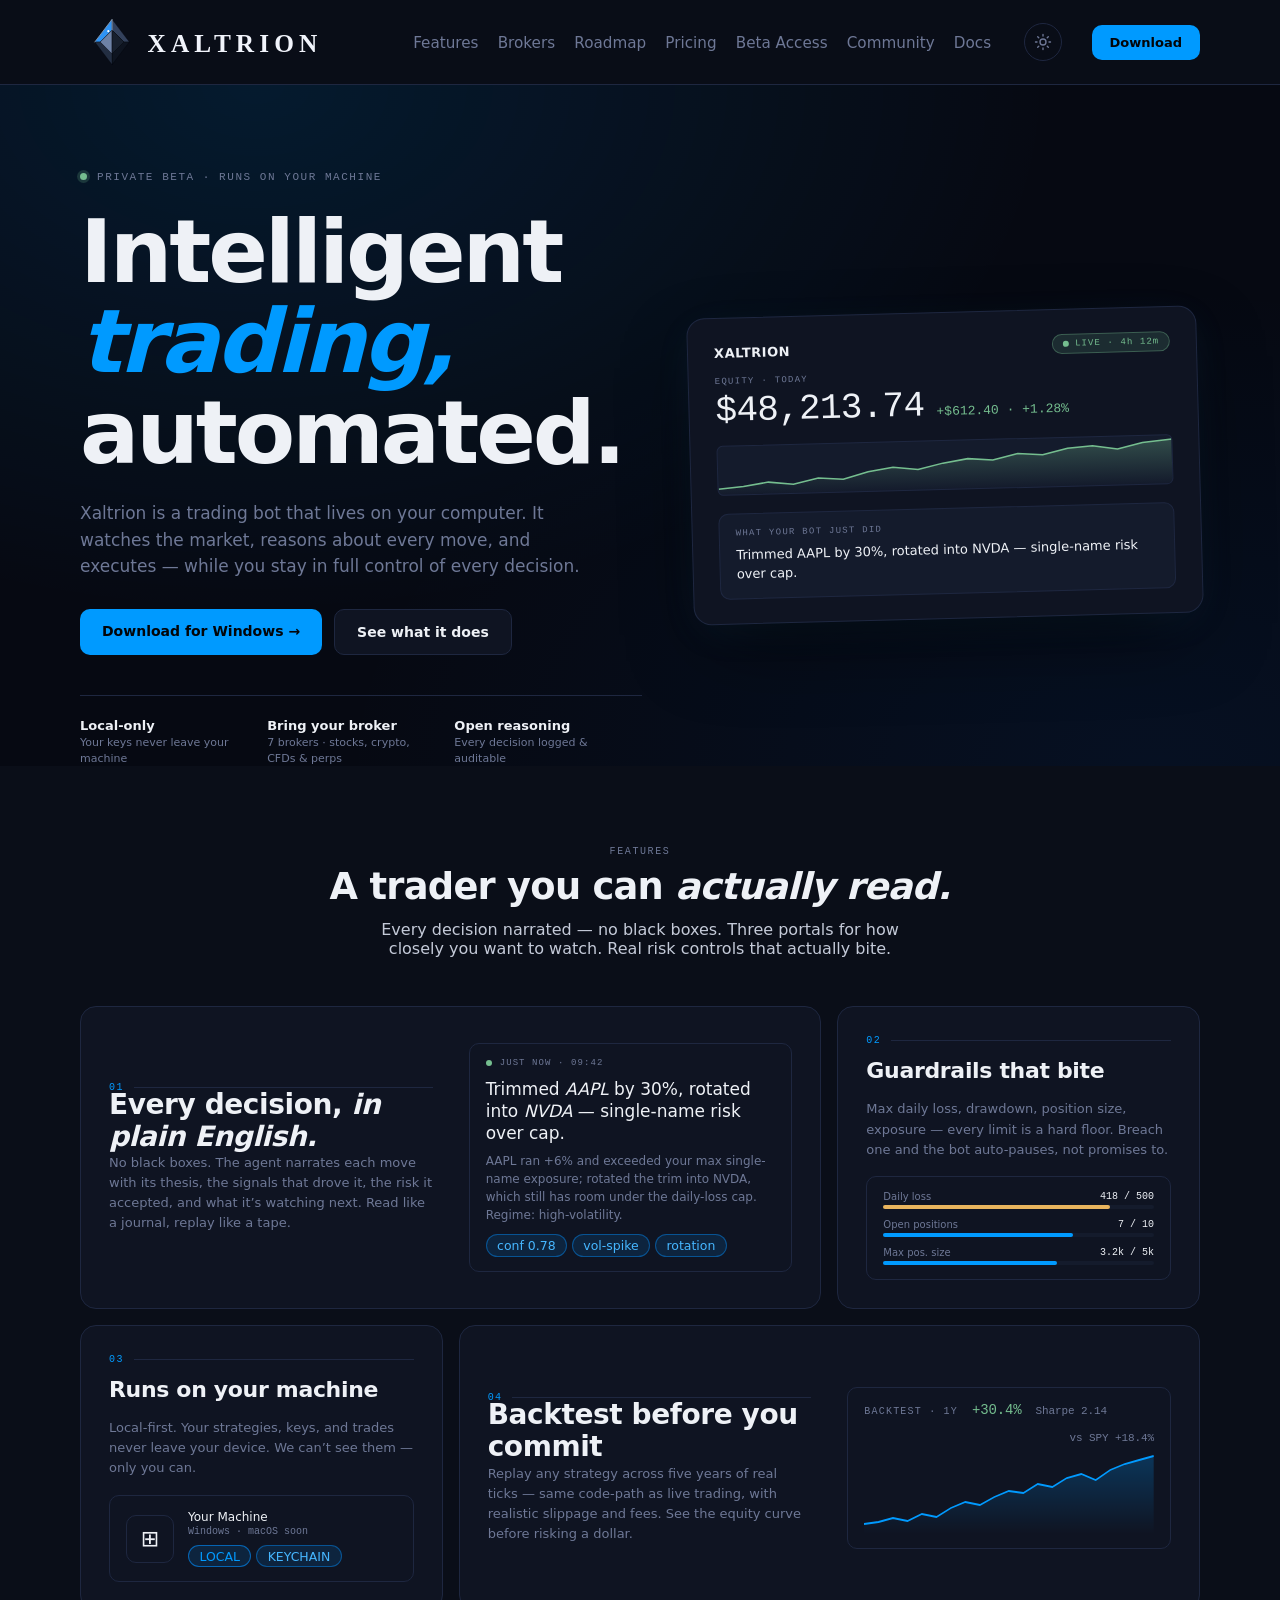
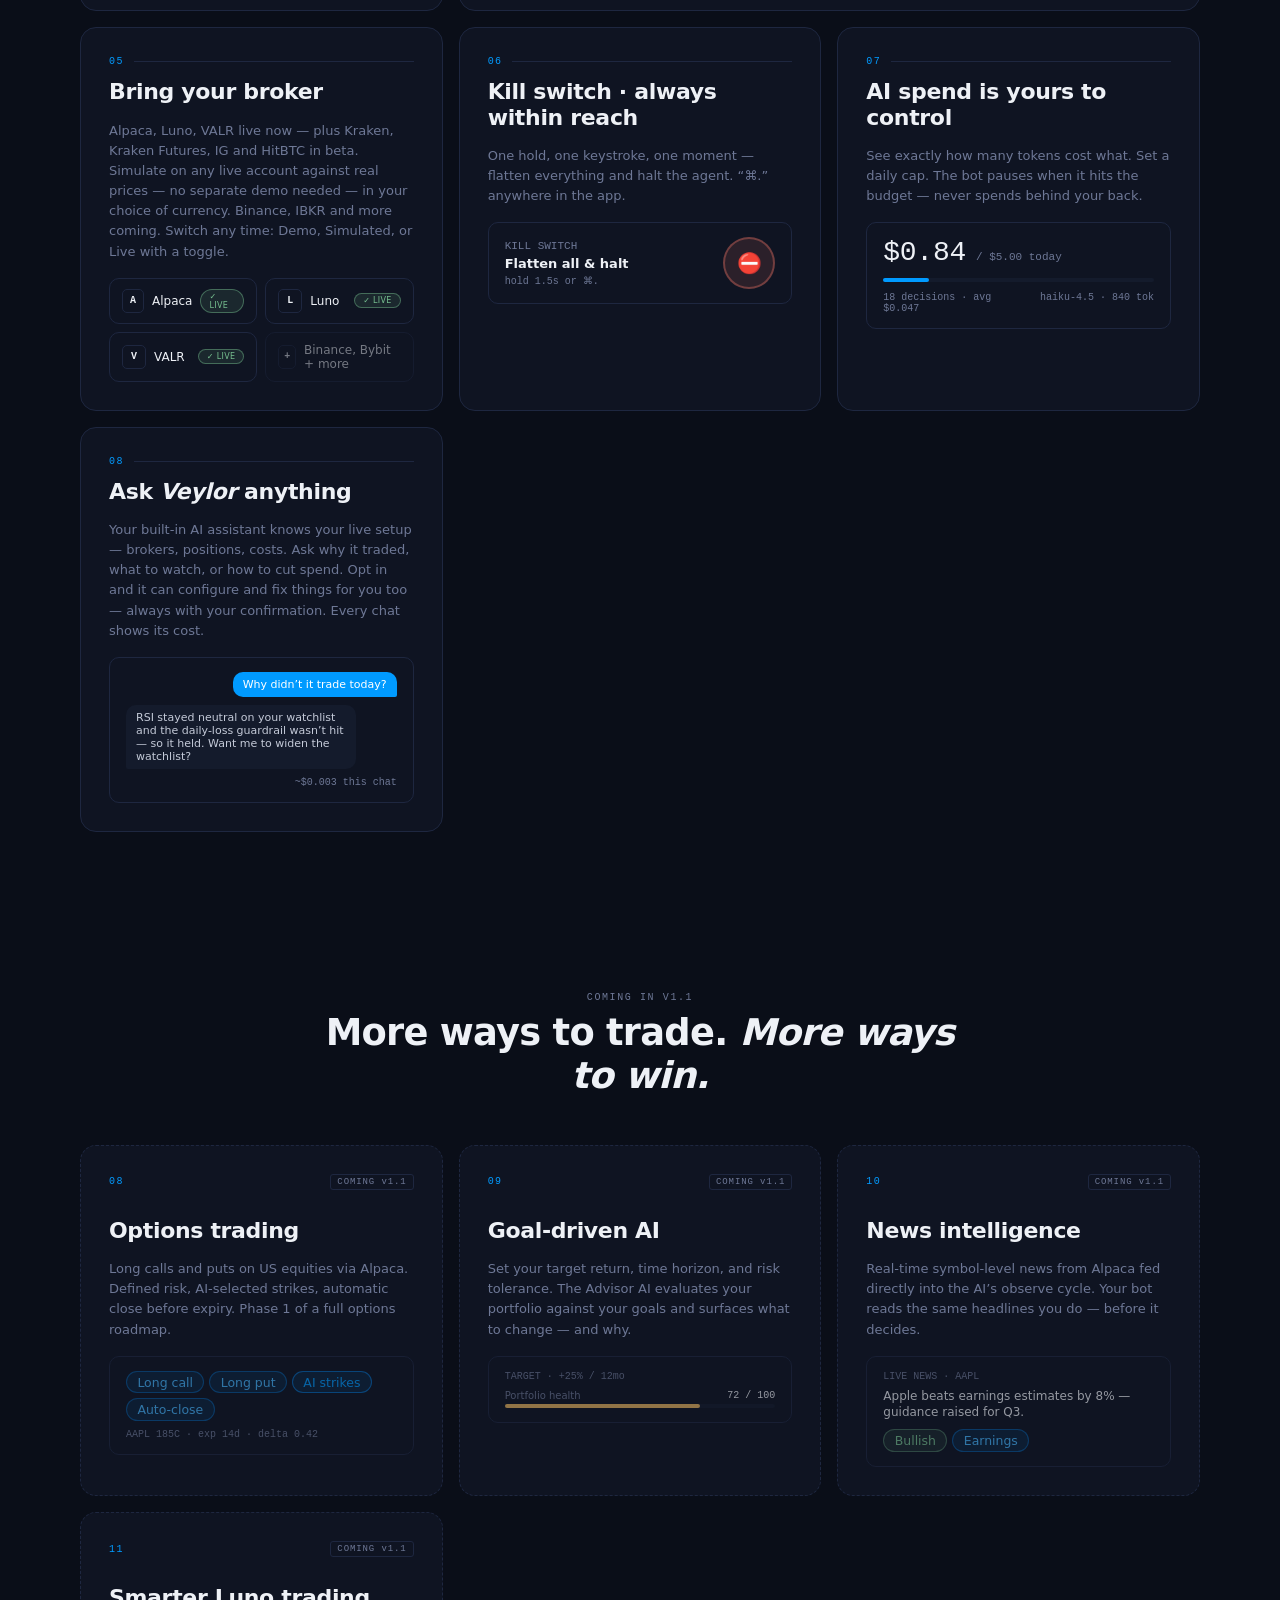
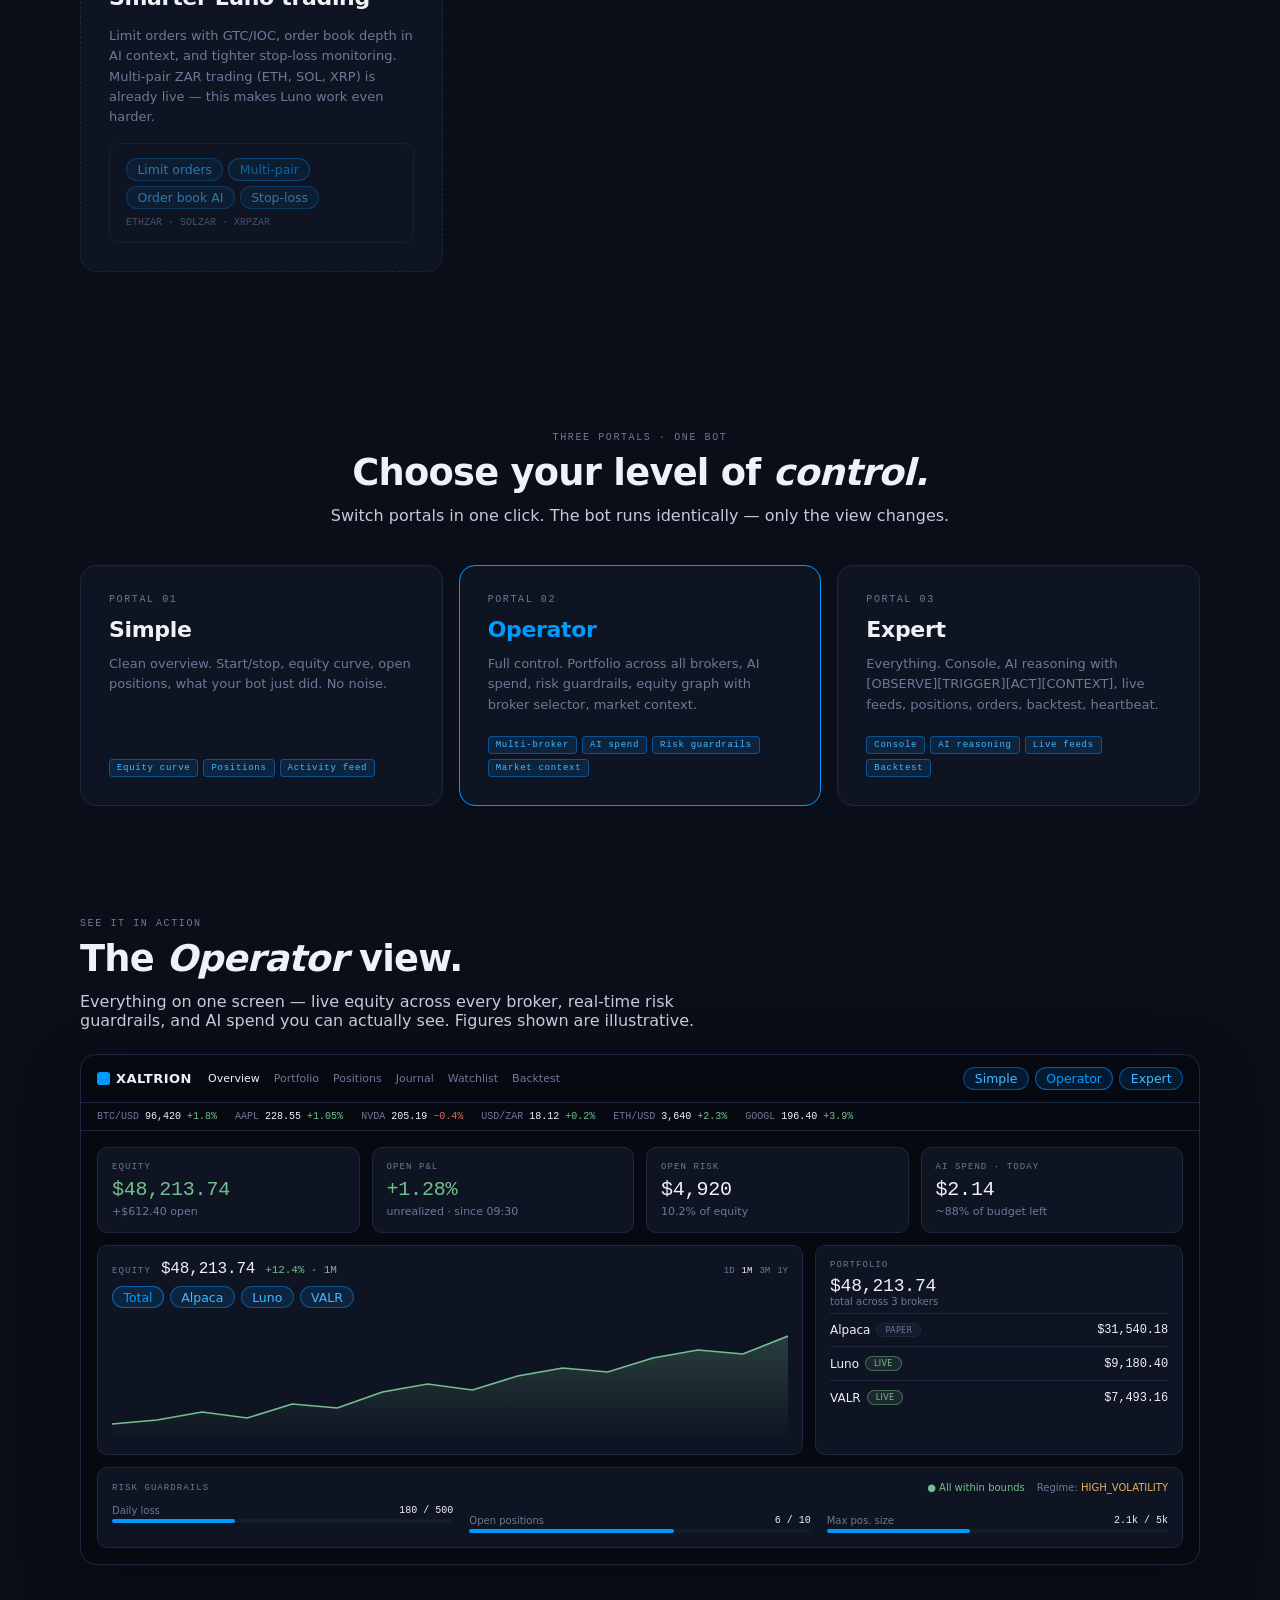
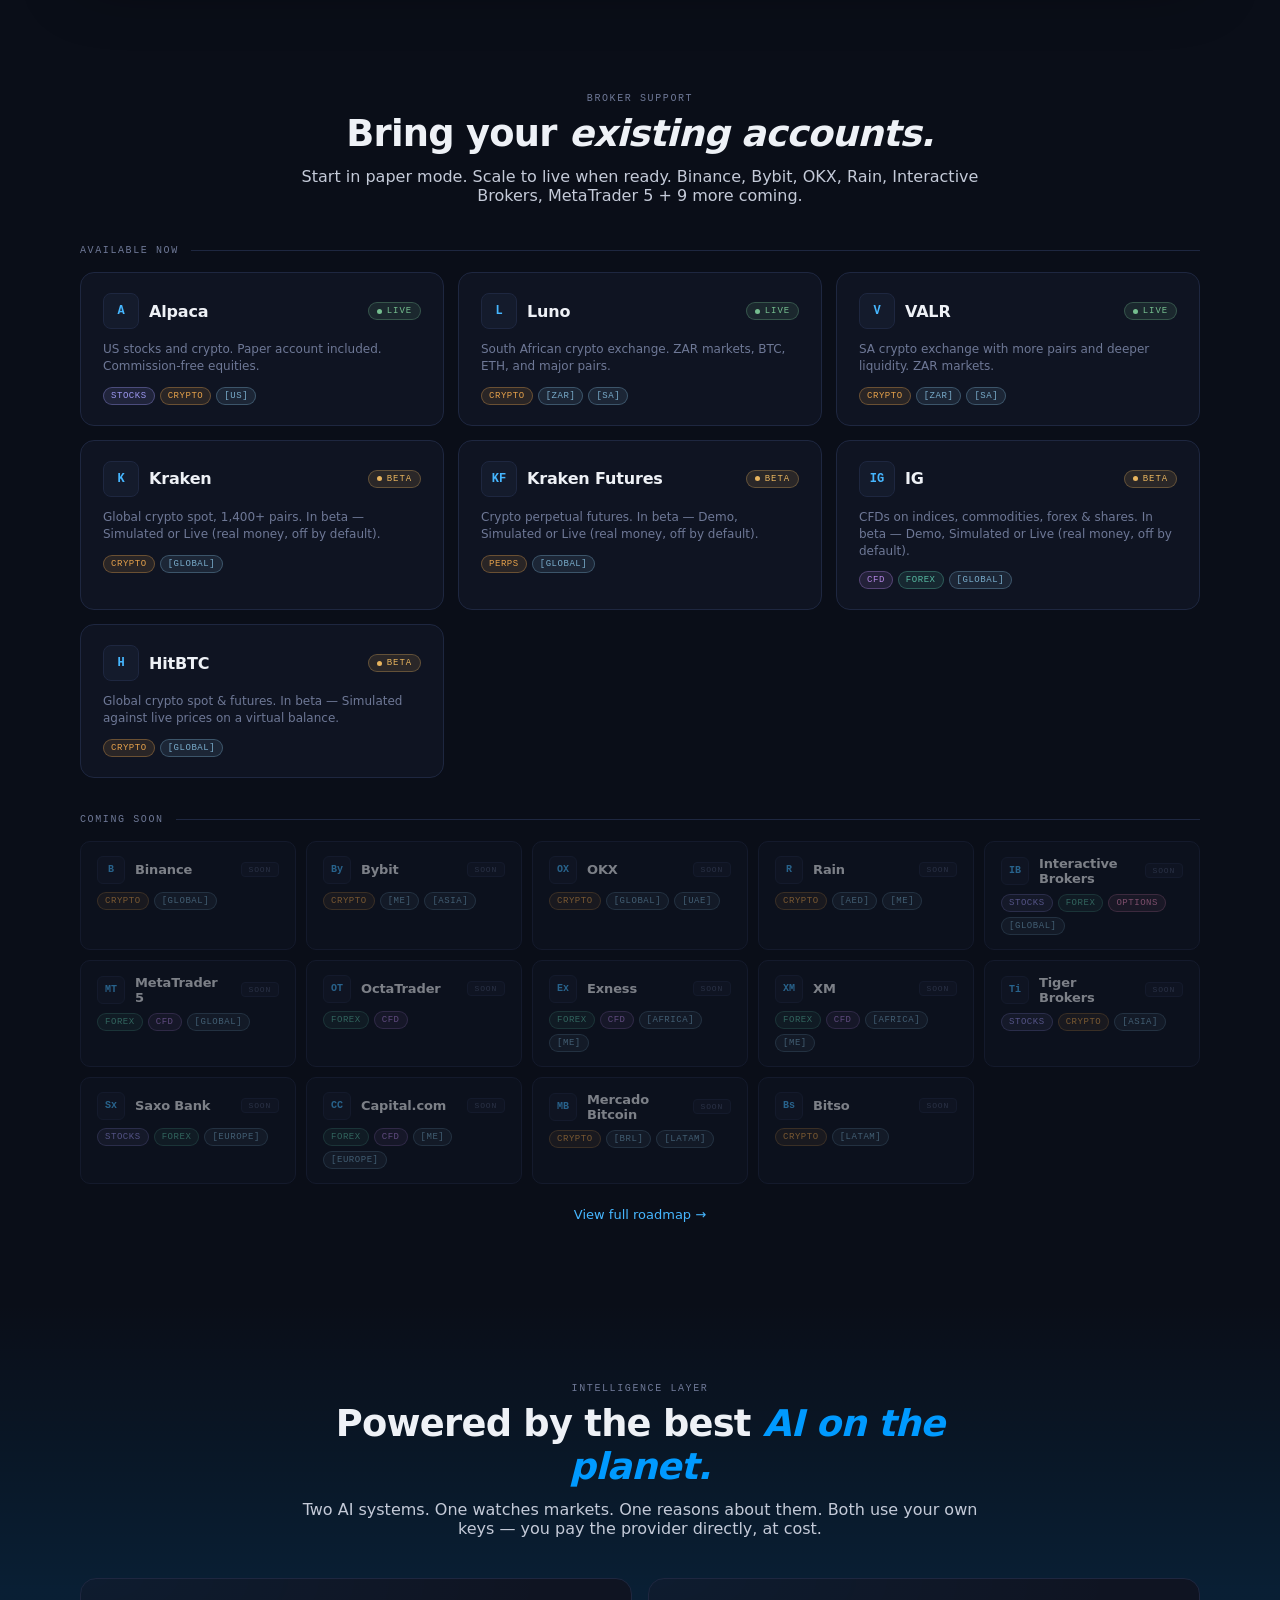
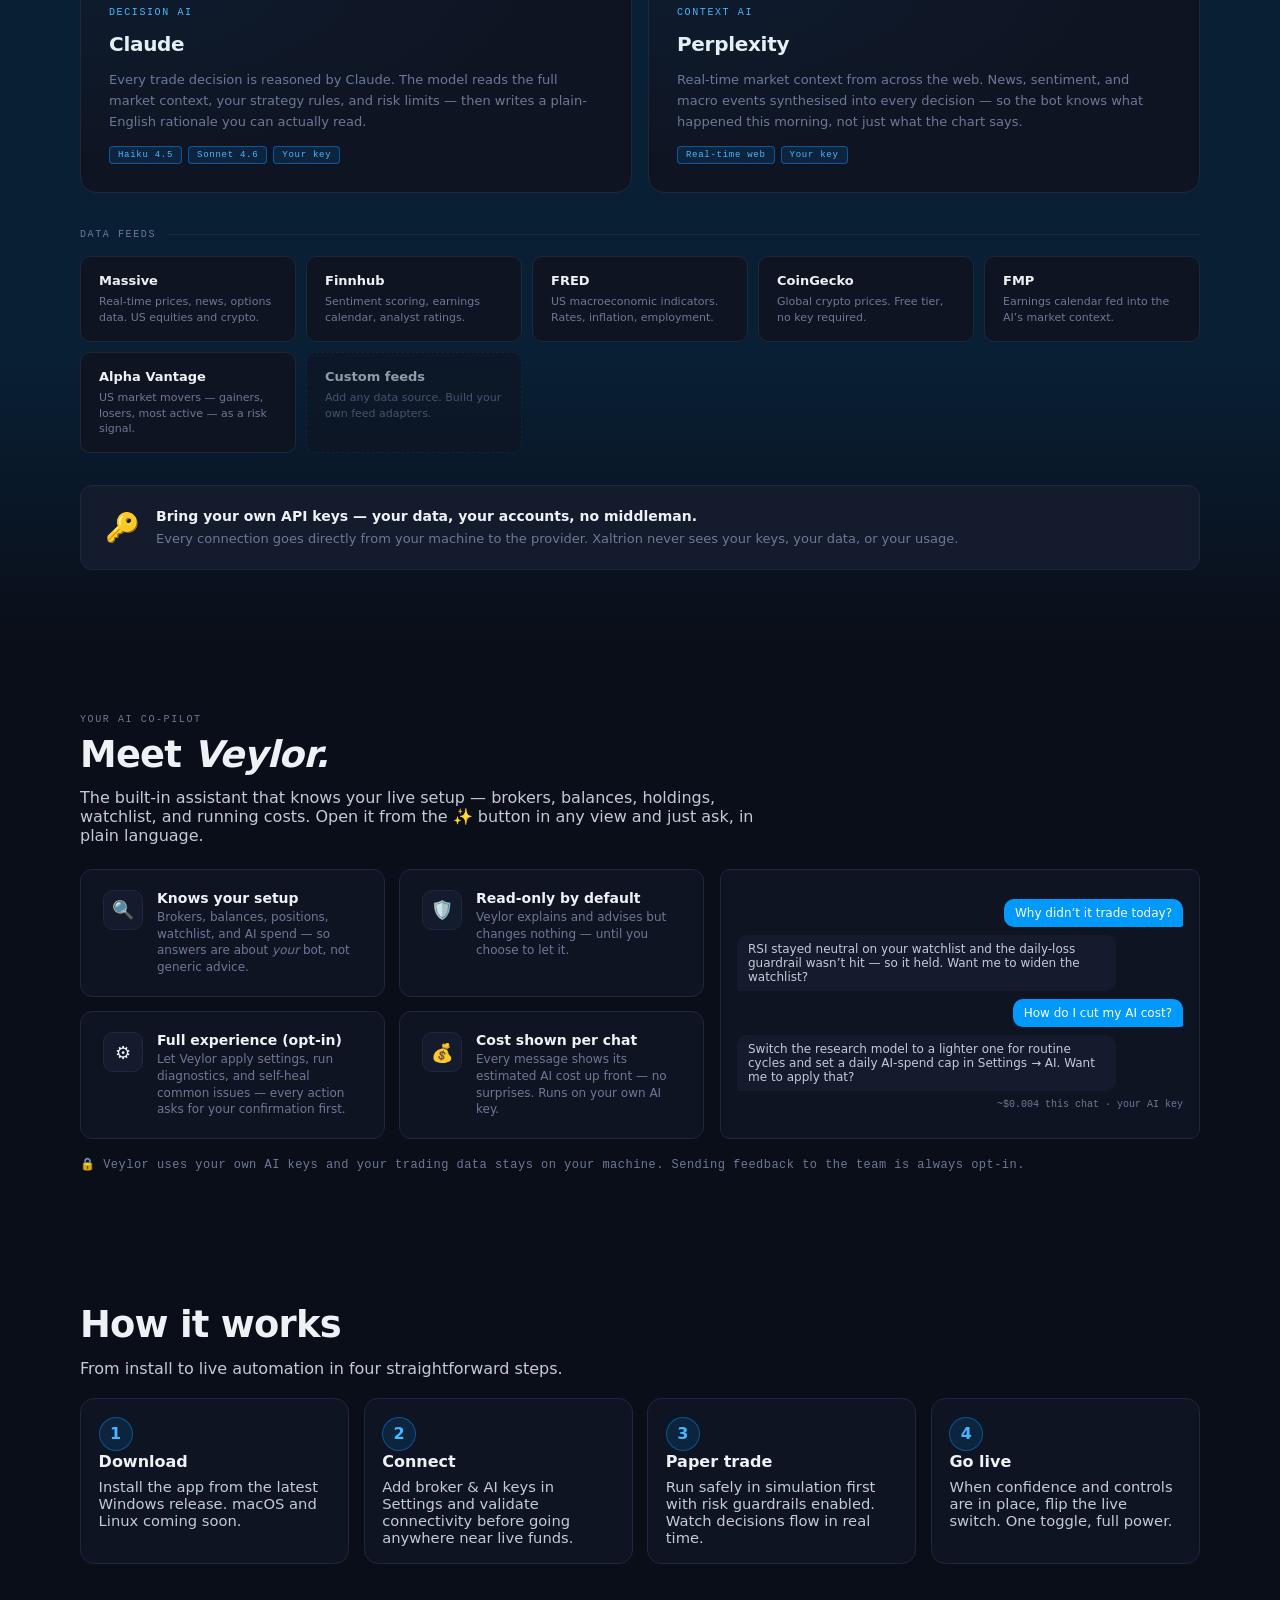
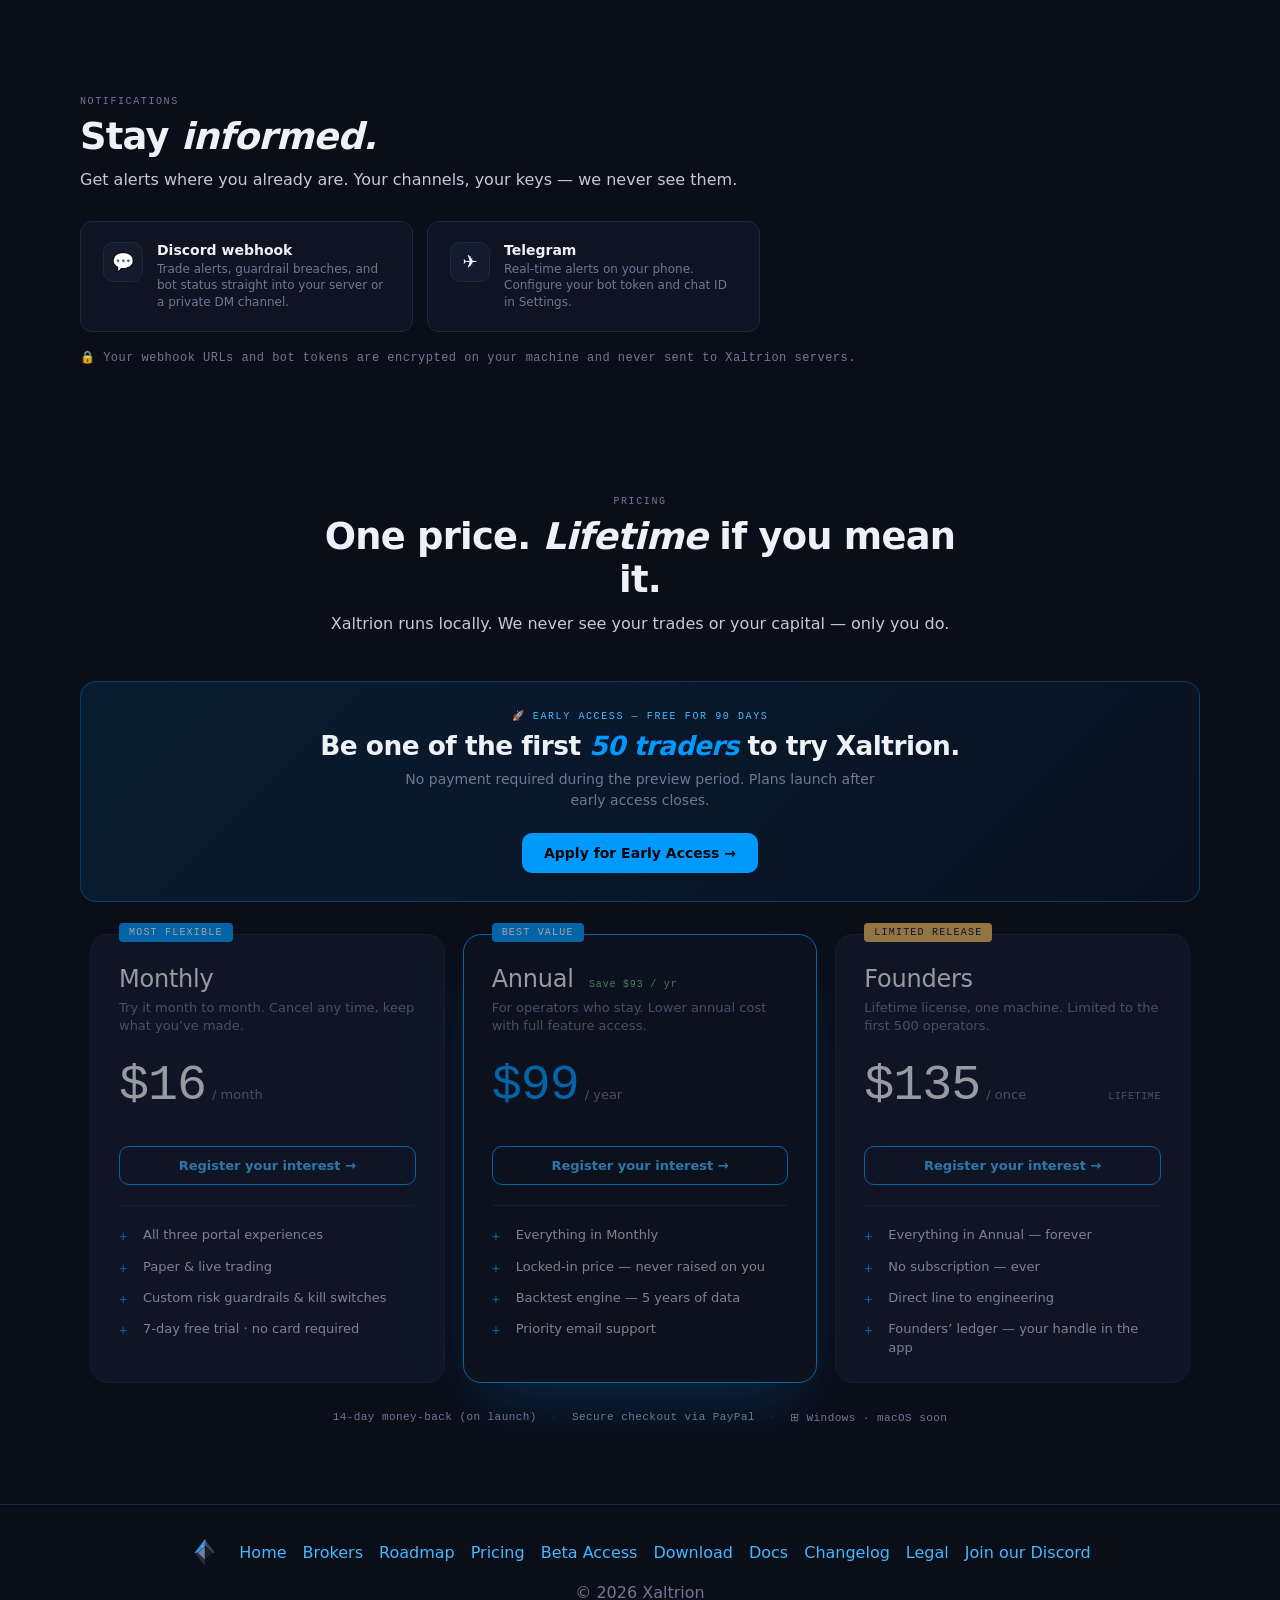
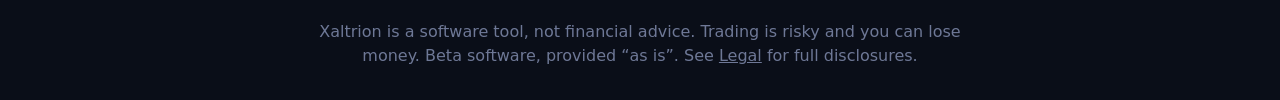
==== commit f89129e5: "fix(site): correct ToS annual price ($135->$99) + align broker mentions - legal.html ToS section 7: " ====
--- a/index.html
+++ b/index.html
@@ -92,7 +92,7 @@
           </div>
           <div class="ws-hero__trust-item">
             <strong>Bring your broker</strong>
-            <span>Alpaca, Luno, VALR &middot; options v1.1</span>
+            <span>7 brokers &middot; stocks, crypto, CFDs &amp; perps</span>
           </div>
           <div class="ws-hero__trust-item">
             <strong>Open reasoning</strong>
